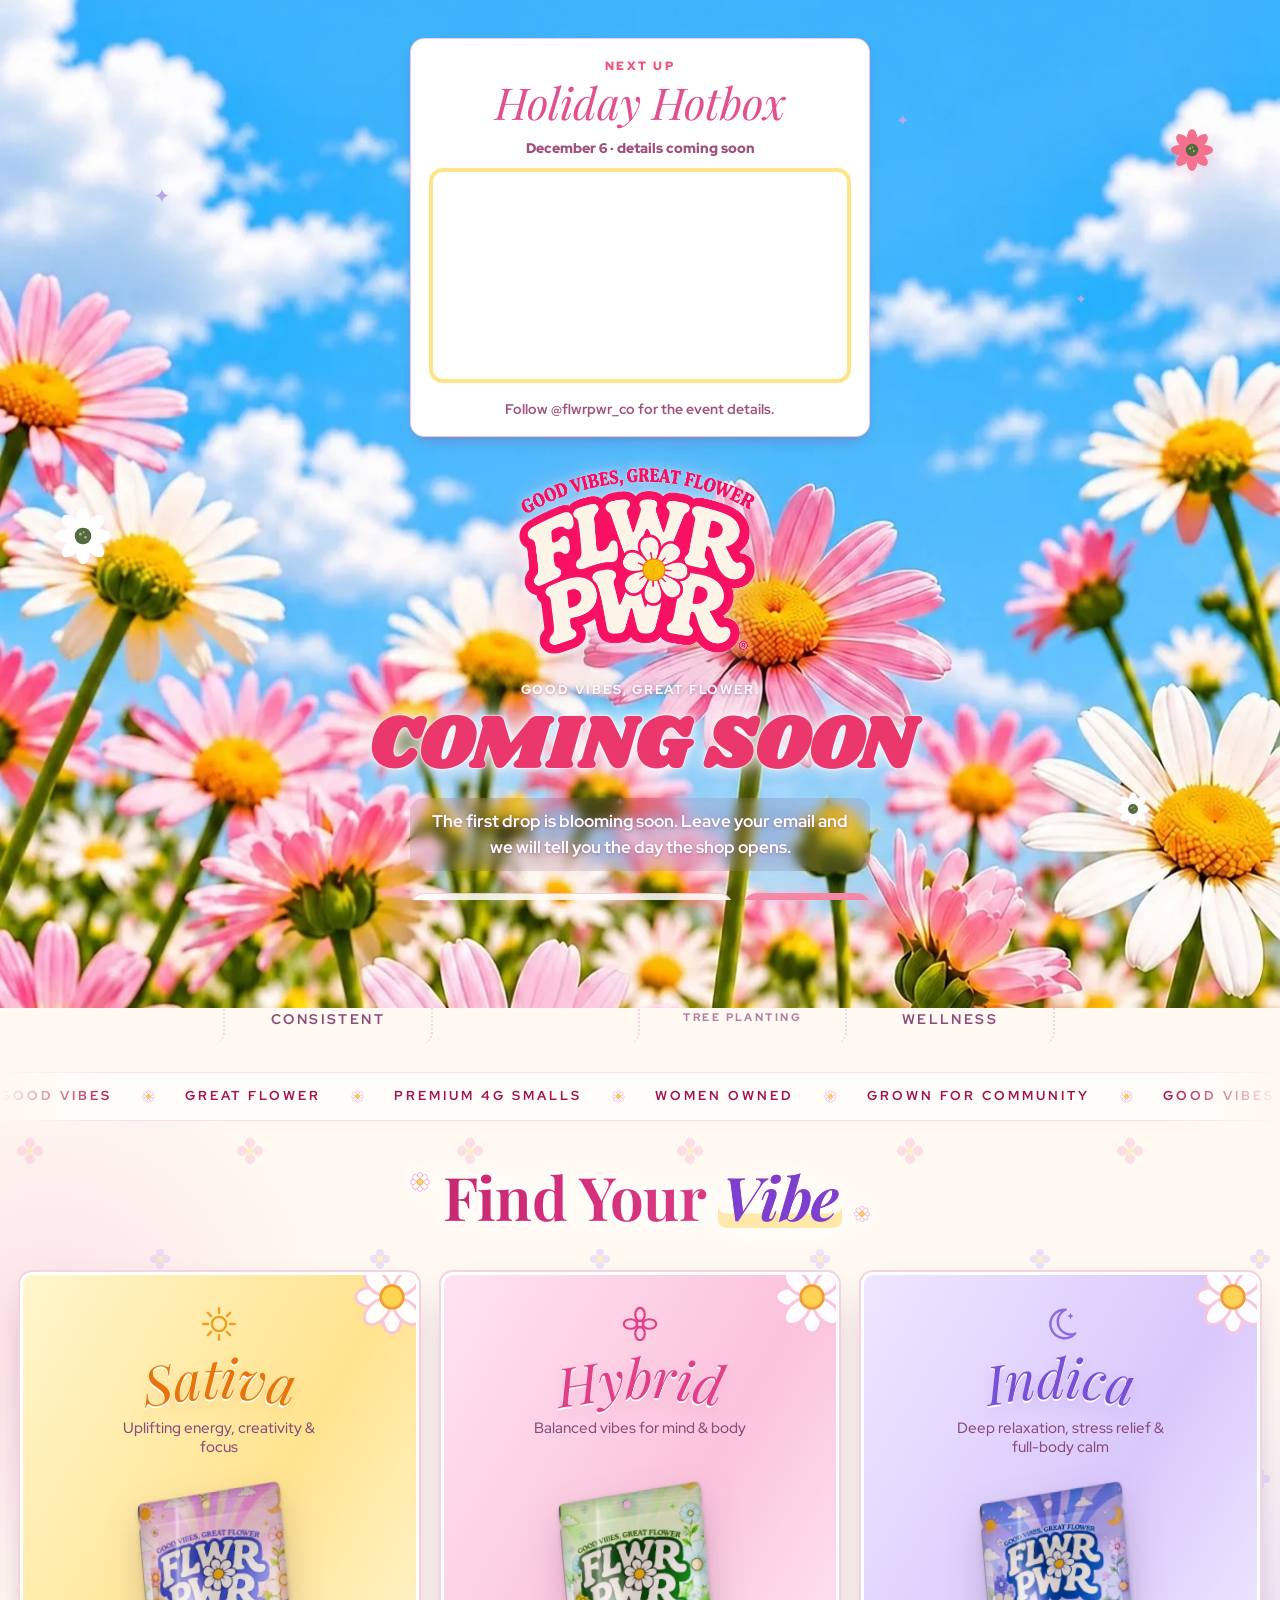
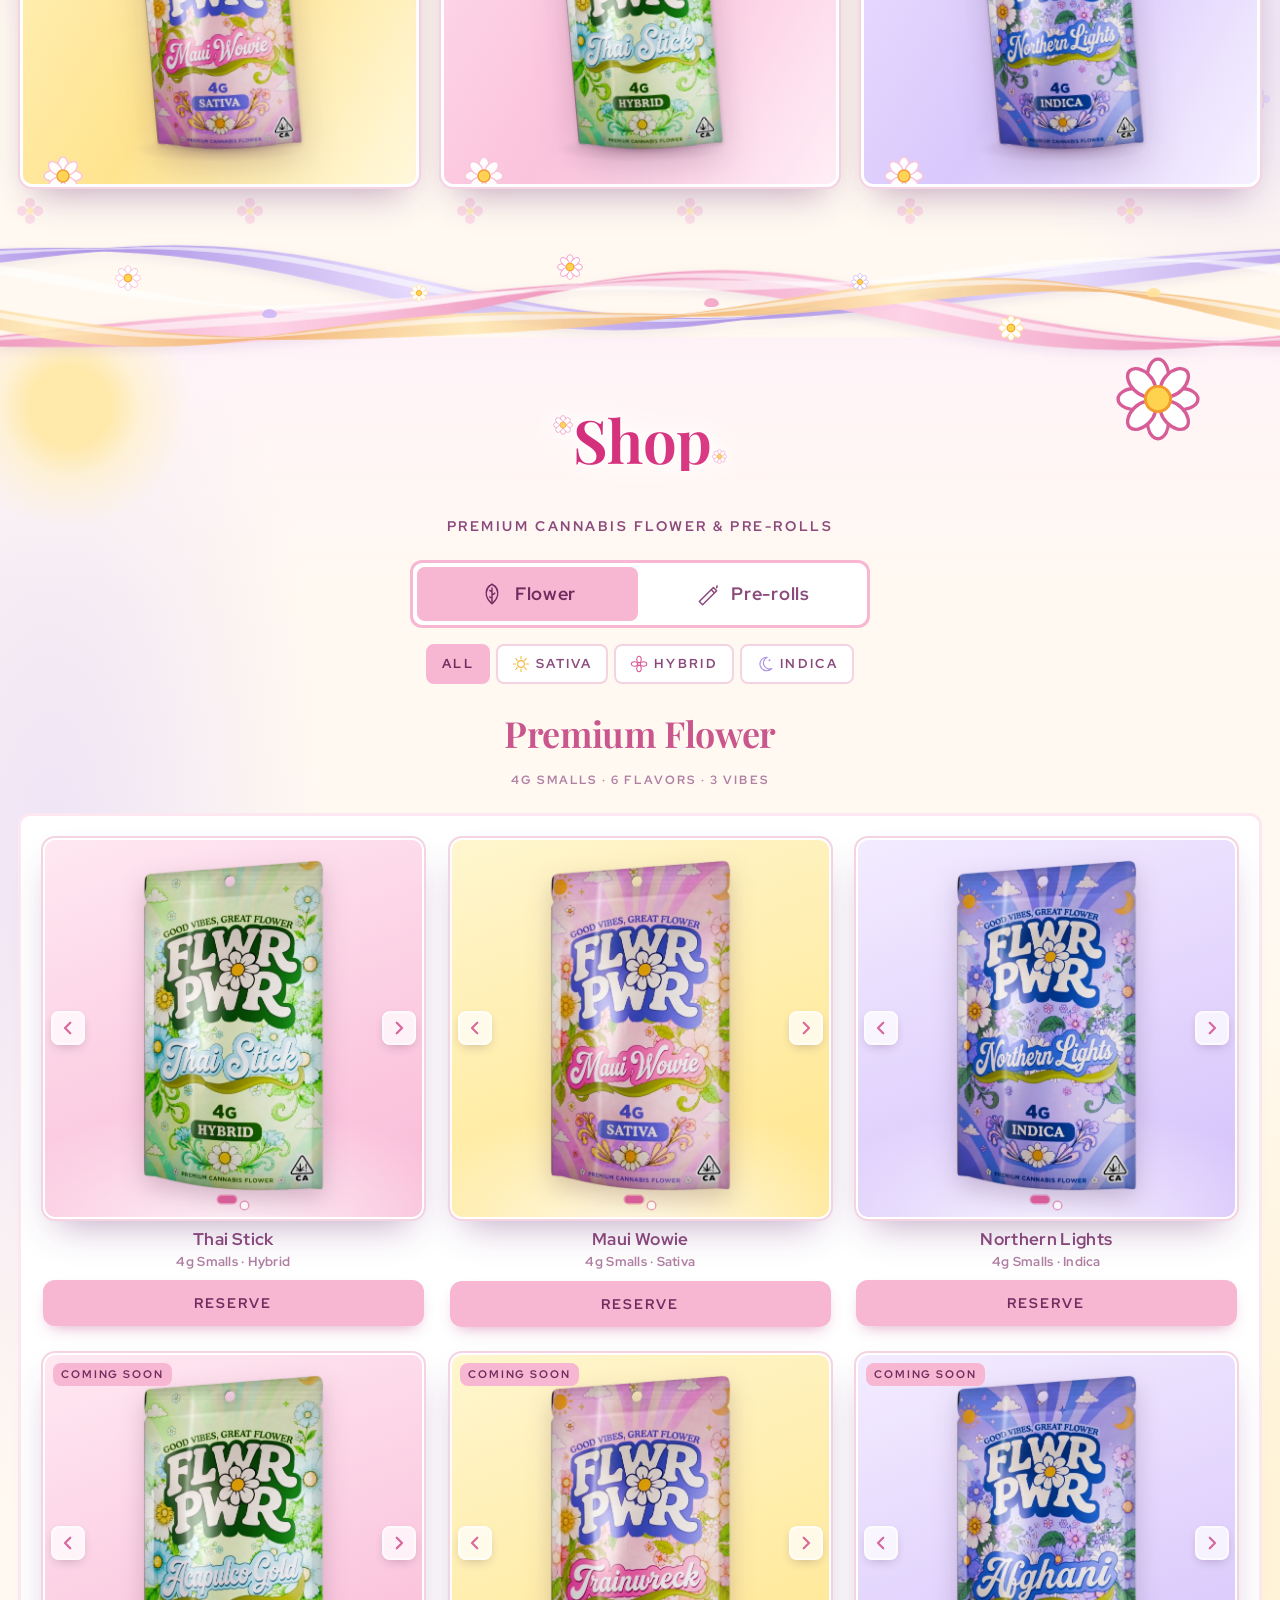
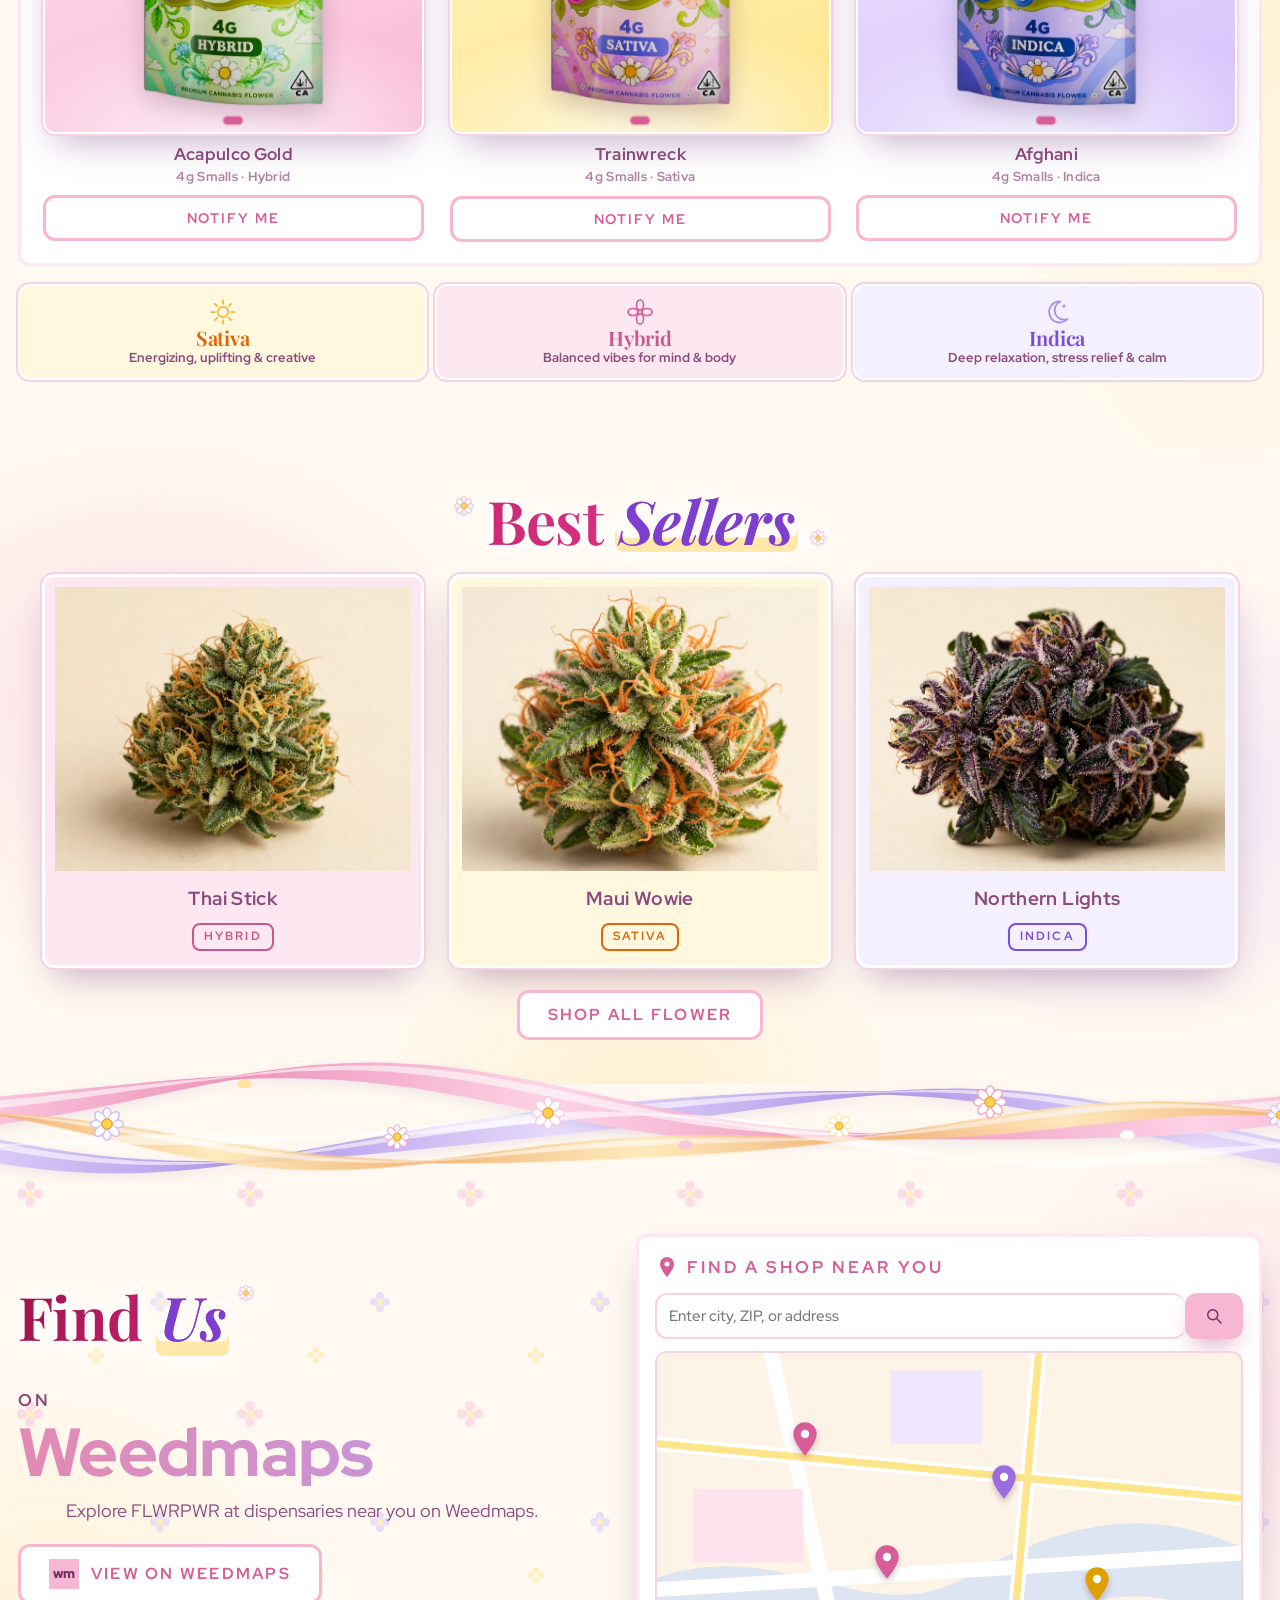
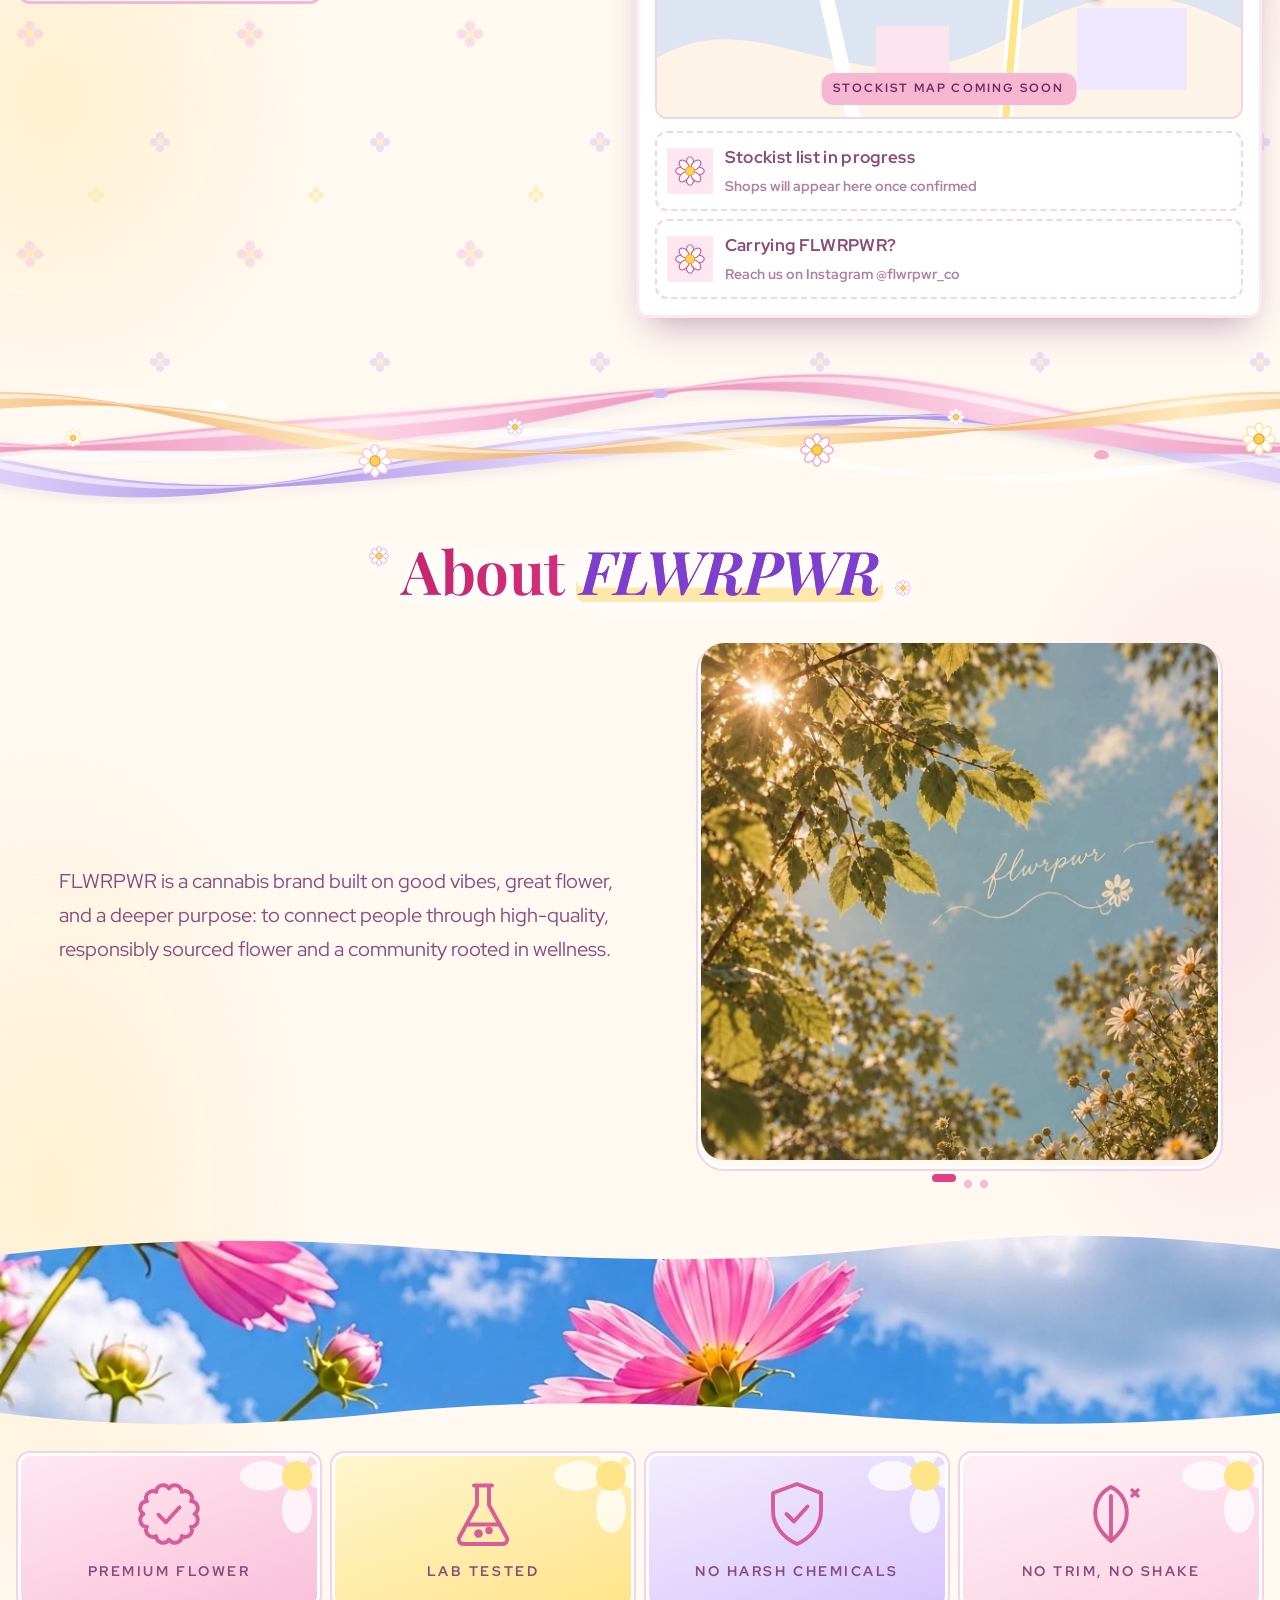
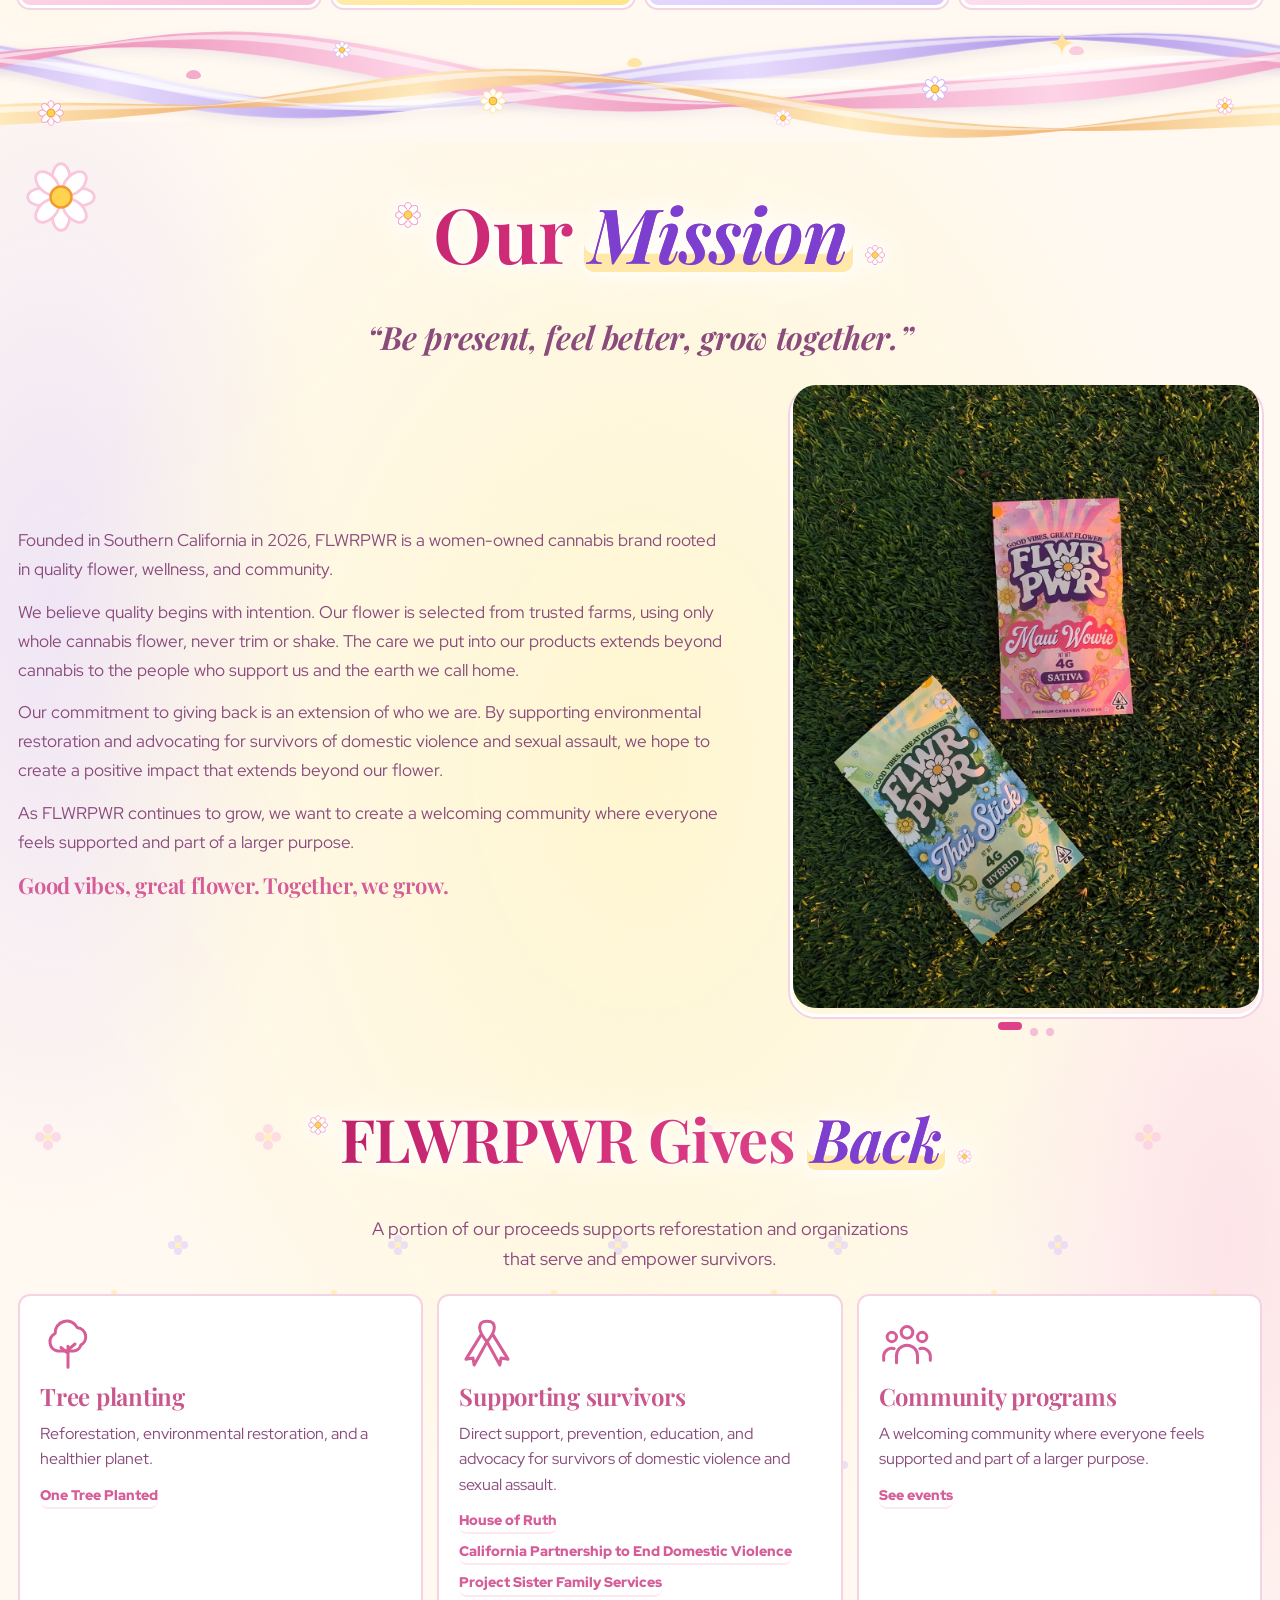
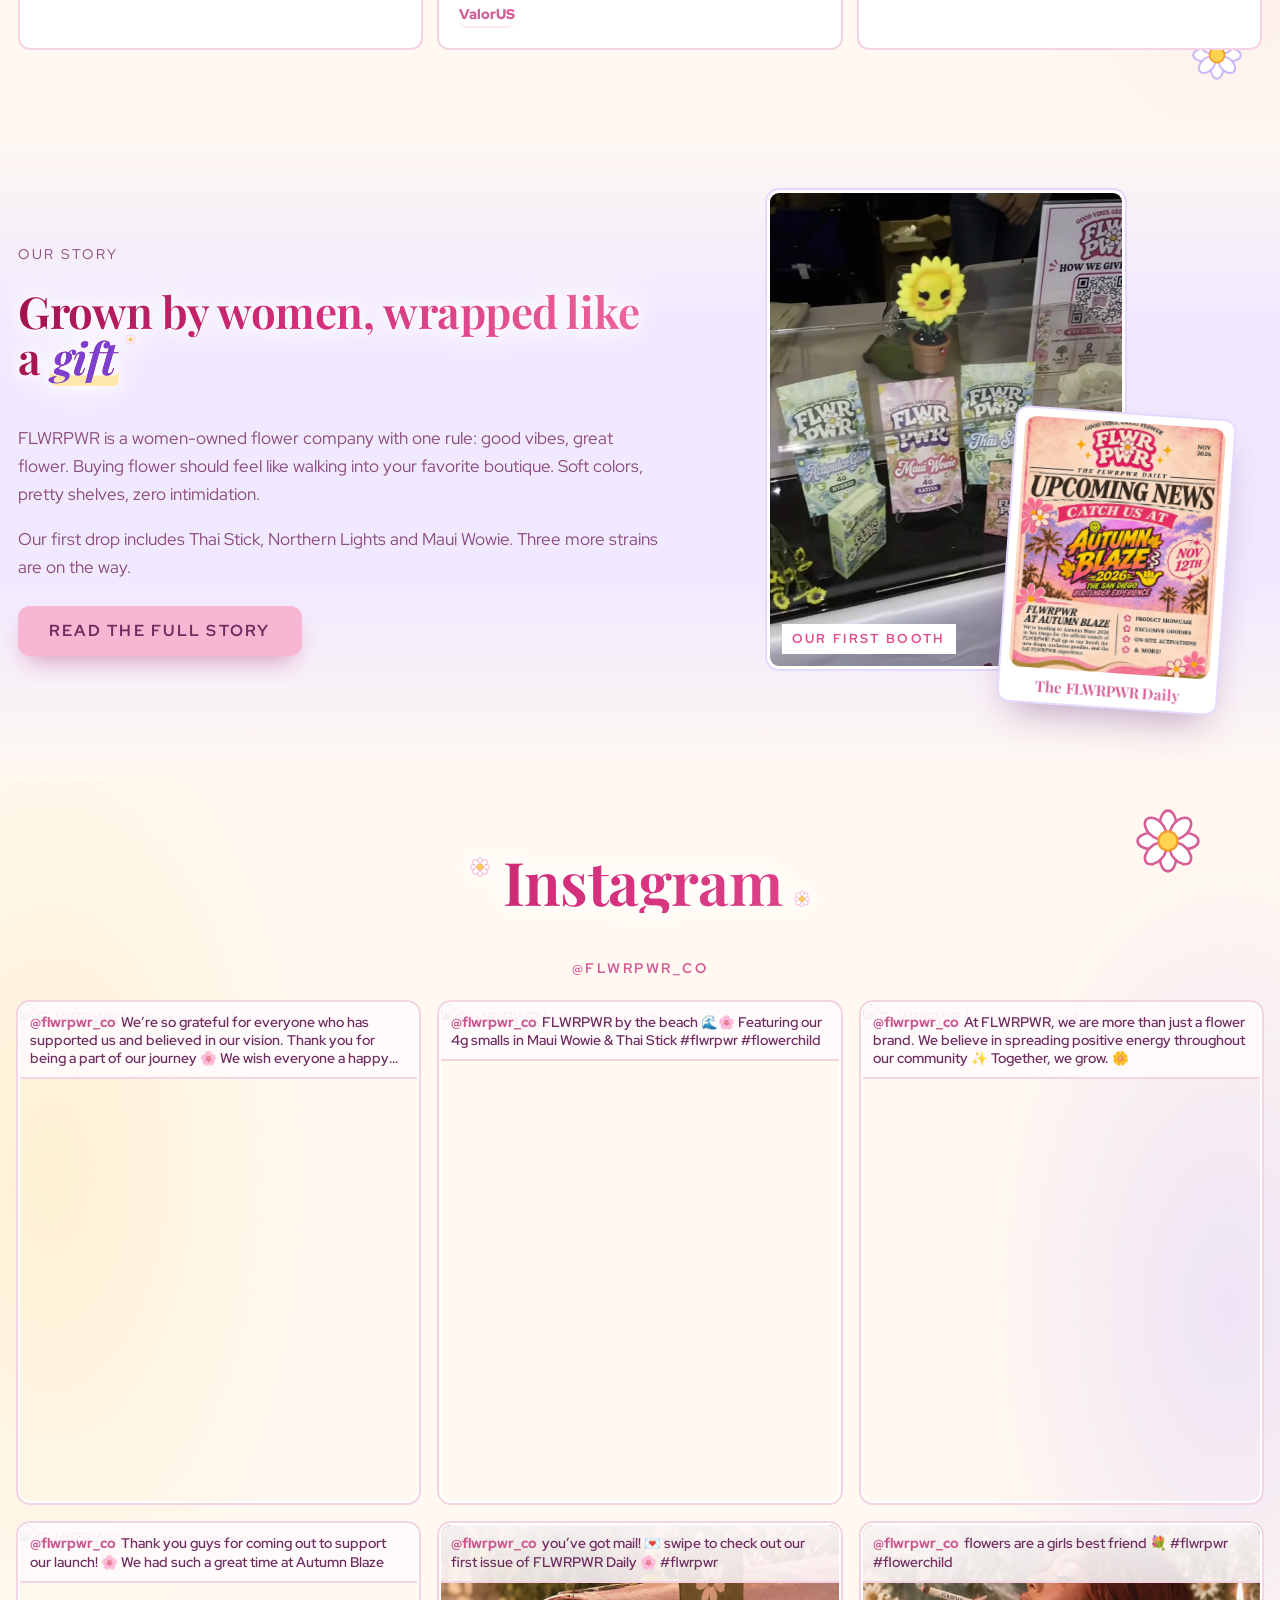
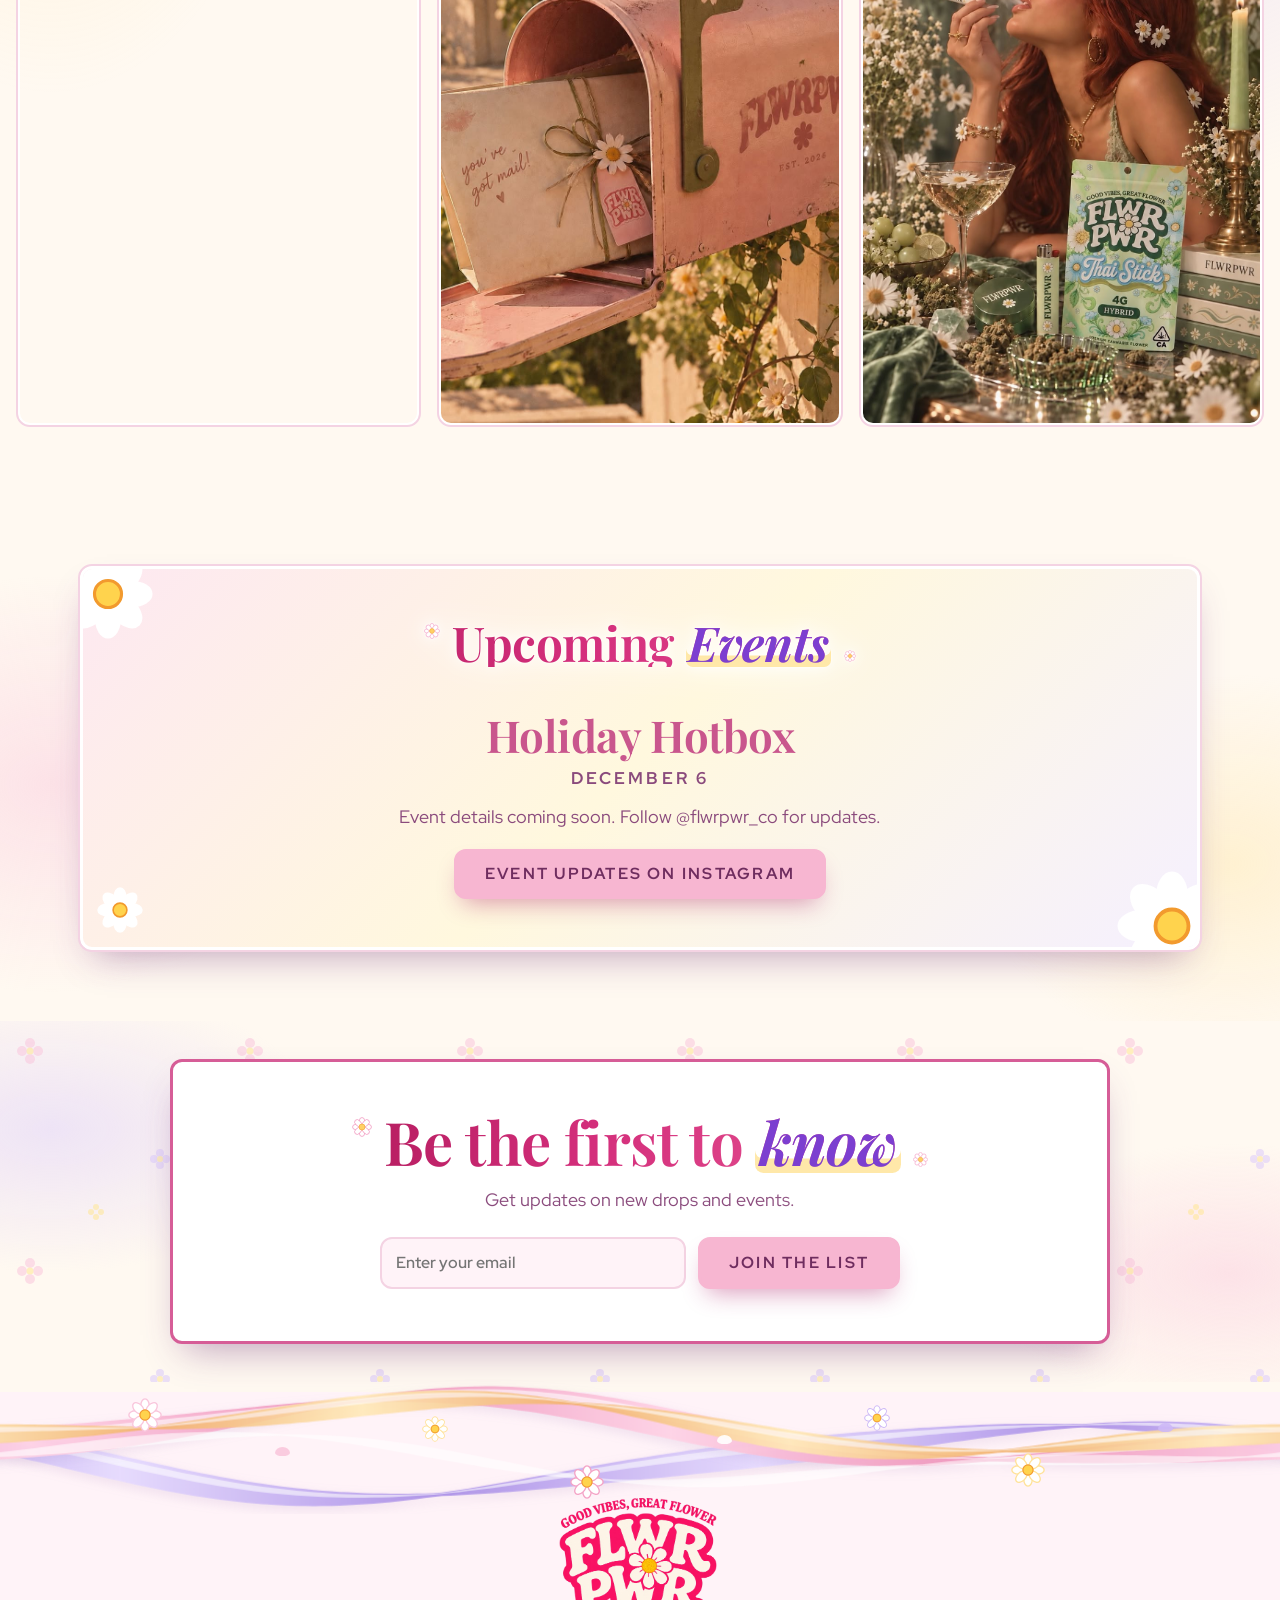
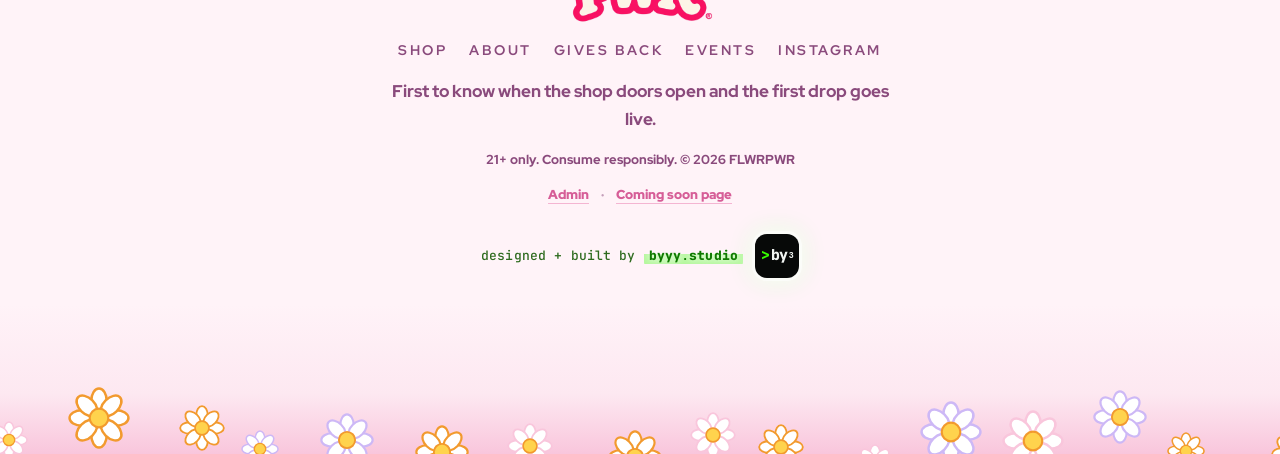
==== index.html @ 35e1e22e "Use the whole screen: wider content and soft side color on every section Co-Authored-By: Claude Opus" ====
<!doctype html>
<html lang="en">
<head>
<meta charset="utf-8">
<meta name="viewport" content="width=device-width, initial-scale=1">
<meta name="color-scheme" content="only light" id="cs-meta">
<script>
  /* pick the theme before paint: light every new visit; a dusk switch only lasts for this visit */
  (function(){var t;try{localStorage.removeItem('flwr-theme');t=sessionStorage.getItem('flwr-theme')}catch(e){}
  if(t!=='light'&&t!=='dark'){t='light'}
  document.documentElement.dataset.theme=t;
})();
  ;(function(){var m=document.getElementById('cs-meta');var sync=function(){m.content='only light'};sync();new MutationObserver(sync).observe(document.documentElement,{attributes:true,attributeFilter:['data-theme']})})();
</script>
<title>FLWRPWR · Good vibes, great flower</title>
<link rel="icon" type="image/svg+xml" href="data:image/svg+xml,%3Csvg xmlns='http://www.w3.org/2000/svg' viewBox='0 0 100 100'%3E%3Crect width='100' height='100' rx='22' fill='%2334AFFD'/%3E%3Cg fill='%23EA386C'%3E%3Cellipse cx='50' cy='30' rx='10' ry='17' transform='rotate(0 50 50)'/%3E%3Cellipse cx='50' cy='30' rx='10' ry='17' transform='rotate(45 50 50)'/%3E%3Cellipse cx='50' cy='30' rx='10' ry='17' transform='rotate(90 50 50)'/%3E%3Cellipse cx='50' cy='30' rx='10' ry='17' transform='rotate(135 50 50)'/%3E%3Cellipse cx='50' cy='30' rx='10' ry='17' transform='rotate(180 50 50)'/%3E%3Cellipse cx='50' cy='30' rx='10' ry='17' transform='rotate(225 50 50)'/%3E%3Cellipse cx='50' cy='30' rx='10' ry='17' transform='rotate(270 50 50)'/%3E%3Cellipse cx='50' cy='30' rx='10' ry='17' transform='rotate(315 50 50)'/%3E%3C/g%3E%3Ccircle cx='50' cy='50' r='12' fill='%23FFFFFF'/%3E%3C/svg%3E" /><link rel="icon" type="image/png" sizes="32x32" href="favicon-32.png" /><link rel="icon" type="image/png" sizes="192x192" href="favicon-192.png" /><link rel="apple-touch-icon" href="apple-touch-icon.png" />
<meta name="description" content="FLWRPWR premium 4g smalls. Good vibes, great flower. Women owned, Southern California.">
<link rel="preload" href="fonts/playfair-regular.woff2" as="font" type="font/woff2" crossorigin>
<link rel="preload" href="fonts/red-hat.woff2" as="font" type="font/woff2" crossorigin>
<link rel="stylesheet" href="css/site.css?v=5">
<link rel="stylesheet" href="css/soft-pastel.css?v=17">
<style id="flwr-gate-css">

@media (prefers-reduced-motion: reduce){
        html{ scroll-behavior:auto; }
        .reveal.in{ animation:none; }
        .flwr-soon-title, .flwr-soon-logo, .hero-logo, .sec-head h2, .sec-head .mini{ animation:none !important; }
        .pouch,.hero-art .sun,.hero-daisy,.ticker-track,.sparkle,.success-box .big-daisy{ animation:none !important; }
        .card,.btn,.add-btn,.cart-btn,.cat .disc{ transition:none; }
        .petal-field, .scroll-bloom{ display:none !important; }
        .petal{ animation:none !important; }
        .card{ transform:none !important; }
      }

/* ---- coming soon admin link (discreet, under 21+ fine print) ---- */
.flwr-soon-admin{ font-size:.78rem; margin:10px 0 0; }

.flwr-soon-admin a{ color:#ffffff; text-decoration:underline; text-underline-offset:3px; text-shadow:0 1px 6px rgba(138,74,124,.35), 0 0 3px rgba(138,74,124,.2); }

.flwr-soon-admin a:hover{ color:#FFFFFF; }

.flwr-soon-feed{ width:100%; max-width:720px; margin:20px auto 0; display:grid; grid-template-columns:repeat(3,1fr); gap:12px; }

.flwr-soon-feed-kicker{ grid-column:1/-1; margin:0 0 2px; font-weight:900; letter-spacing:.22em; text-transform:uppercase; font-size:.72rem; color:#FFFFFF; text-align:center; text-shadow:0 1px 6px rgba(138,74,124,.35), 0 0 3px rgba(138,74,124,.2); }

.flwr-soon-feed-item{ margin:0; border-radius:0px; overflow:hidden; background:#ffffff; border:1.5px solid #f7c6dc; min-width:0; }

@media (max-width:560px){
  .flwr-soon-feed{ gap:8px; }
  .flwr-soon-feed-item{ border-radius:0px; }
  .flwr-soon-feed-item .ig-card{ padding:8px; }
}

.flwr-soon-feed-item .ig-card{ padding:12px; }

.flwr-soon-feed-item blockquote{ margin:0 !important; border:0 !important; box-shadow:none !important; background:transparent !important; padding:18px; text-align:center; }

.flwr-soon-feed-item blockquote a{ display:inline-block; background:#ffffff; border:2px solid #a0507f; border-radius:0px; padding:10px 20px; font-weight:900; text-decoration:none; color:#a0507f; box-shadow:3px 3px 0 #a0507f; }

.flwr-soon-feed-item iframe{ position:relative !important; display:block; width:100% !important; min-width:0 !important; min-height:540px; border:0 !important; margin:0 !important; }

.flwr-soon-feed-item:has(> iframe) > blockquote{ display:none; }

#joinForm .flwr-soon-extra{ flex:1 1 100%; width:100%; }

/* ---------- coming soon (replaces the old gate, Nov 10) ---------- */
      .flwr-soon{ position:fixed; inset:0; z-index:99999; overflow-y:auto; overflow-x:hidden; -webkit-overflow-scrolling:touch; background:#fff4f9; }

.flwr-soon-bg{ position:fixed; inset:-12% 0; z-index:0; pointer-events:none; background:url("img/blue-sky-hero.webp") center 75%/cover no-repeat; animation:flwrSoonDrift 26s ease-in-out infinite alternate; }

/* falling flower petals across the Coming Soon overlay (behind content) */
      .flwr-soon-petals{ position:fixed; inset:0; z-index:2; pointer-events:none; overflow:hidden; }

.flwr-soon-petals i{ position:absolute; top:-48px; left:var(--x,50%); font-style:normal; font-size:var(--s,16px); color:var(--c,#F4728E); opacity:.75; animation:flwrPetalFall var(--d,14s) linear var(--dl,0s) infinite; will-change:transform,opacity; }

.flwr-soon-mid{ position:fixed; inset:0; z-index:1; pointer-events:none; }

.flwr-soon-mid i{ position:absolute; font-style:normal; color:#B9A7E7; font-size:var(--s,18px); animation:flwrSoonTwinkle var(--d,4s) ease-in-out var(--o,0s) infinite; }

.flwr-soon-front{ position:fixed; inset:0; z-index:2; pointer-events:none; }

.flwr-soon-front svg{ position:absolute; width:var(--s,56px); height:var(--s,56px); filter:drop-shadow(0 8px 10px rgba(236,47,127,.15)); animation:flwrSoonSpin var(--d,16s) linear infinite; }

.flwr-soon-front svg:nth-child(2){ animation-direction:reverse; }

.flwr-soon-inner{ position:relative; z-index:3; min-height:100%; display:flex; flex-direction:column; align-items:center; justify-content:center; text-align:center; padding:38px 20px 28px; box-sizing:border-box; }

.flwr-soon-logo{ width:min(300px, 100%); height:auto; display:block; filter:drop-shadow(0 10px 28px rgba(236,47,127,.22)); animation:logoIn .9s cubic-bezier(.22,.9,.3,1) both, flwrSoonBreathe 8s ease-in-out 1s infinite; }

.flwr-soon-kicker{ font-weight:800; letter-spacing:.14em; text-transform:uppercase; font-size:.8rem; color:#FFFFFF; margin:20px 0 0; text-shadow:0 1px 6px rgba(138,74,124,.35), 0 0 3px rgba(138,74,124,.2); }

.flwr-soon-title{ font-family:"Shrikhand",cursive; font-weight:600; font-size:clamp(1.9rem,8vw,4.6rem); line-height:1; color:#EA386C; margin:10px 0 0; max-width:100%; overflow-wrap:break-word; animation:titleIn .8s cubic-bezier(.22,.9,.3,1) both, titleFloat 6s ease-in-out 1s infinite; }

.flwr-soon-sub{ font-weight:700; color:#ffffff; max-width:460px; margin:14px 0 0; line-height:1.55; text-shadow:0 1px 6px rgba(138,74,124,.35), 0 0 3px rgba(138,74,124,.2); }

.flwr-soon-form{ display:flex; flex-wrap:wrap; gap:10px; margin-top:24px; width:100%; max-width:440px; }

.flwr-soon-extra{ display:flex; flex-wrap:wrap; gap:10px; flex:1 1 100%; }

.flwr-soon-extra input{ flex:1 1 120px; min-width:0; }

@media (max-width:560px){ .flwr-soon-form .flwr-soon-extra input, #joinForm .flwr-soon-extra input, #subscribeForm .flwr-soon-extra input{ flex:1 1 100%; } }

.flwr-soon-form input{ flex:1; min-width:0; box-sizing:border-box; border:1.5px solid #f7c6dc; border-radius:0px; padding:13px 20px; font:inherit; font-weight:700; background:#ffffff; color:#a0507f; outline:none; }

.flwr-soon-form input:focus{ border-color:#F4728E; }

.flwr-soon-form button{ border:none; border-radius:0px; padding:13px 24px; background:#F4728E; color:#fff; font:inherit; font-weight:900; cursor:pointer; white-space:nowrap; box-shadow:0 6px 16px rgba(244,114,142,.35); }

.flwr-soon-done{ font-weight:800; color:#ffffff; margin:18px 0 0; text-shadow:0 1px 6px rgba(138,74,124,.35), 0 0 3px rgba(138,74,124,.2); }

.flwr-soon-err{ font-weight:800; color:#D43D5E; font-size:.85rem; margin:12px 0 0; }

.flwr-soon-preview{ display:inline-block; margin-top:26px; font-size:.82rem; font-weight:800; letter-spacing:.06em; color:#ffffff; text-decoration:underline; text-underline-offset:3px; text-shadow:0 1px 6px rgba(138,74,124,.35), 0 0 3px rgba(138,74,124,.2); }

.flwr-soon-preview:hover{ color:#FFFFFF; }

.flwr-soon-fine{ font-size:.78rem; color:#ffffff; margin:14px 0 0; text-shadow:0 1px 6px rgba(138,74,124,.35), 0 0 3px rgba(138,74,124,.2); }

.flwr-soon-ig{ margin:18px 0 0; }

.flwr-soon-ig a{ display:inline-flex; align-items:center; gap:8px; padding:11px 20px; border-radius:0px; background:#ffffff; border:1.5px solid #f7c6dc; color:#F45078; font-weight:900; font-size:.9rem; text-decoration:none; box-shadow:0 8px 20px rgba(236,47,127,.10); }

.flwr-soon-ig a:hover{ border-color:#F4728E; background:#fff8fb; }

.flwr-soon-ig svg{ width:18px; height:18px; display:block; }

/* ---- coming soon: autumn blaze booth showcase ---- */
      .flwr-soon-media{ display:flex; flex-wrap:wrap; gap:18px; align-items:center; justify-content:center; width:100%; max-width:768px; margin:0 auto 22px; box-sizing:border-box; }

.flwr-soon-blaze{ flex:1 1 420px; max-width:460px; margin:0; padding:18px 18px 16px; border-radius:0px; background:#ffffff; border:1.5px solid #f7c6dc; box-shadow:0 8px 20px rgba(236,47,127,.10); box-sizing:border-box; }

.flwr-soon-blaze-kicker{ margin:0; font-weight:900; letter-spacing:.22em; text-transform:uppercase; font-size:.72rem; color:#F45078; }

.flwr-soon-blaze-logo{ display:block; width:min(320px,100%); height:auto; margin:10px auto 0; border-radius:0px; }

.flwr-soon-blaze-details{ margin:12px 0 0; font-weight:900; font-size:.88rem; line-height:1.5; color:#a0507f; text-align:center; text-wrap:balance; }

.flwr-soon-blaze-copy{ margin:8px 0 0; font-weight:700; font-size:.88rem; line-height:1.55; color:#b07fa3; }

.flwr-soon-carousel{ margin-top:10px; }

.flwr-soon-slides{ display:flex; overflow-x:auto; scroll-snap-type:x mandatory; scrollbar-width:none; -ms-overflow-style:none; border-radius:0px; }

.flwr-soon-slides::-webkit-scrollbar{ display:none; }

.flwr-soon-slide{ flex:0 0 100%; scroll-snap-align:start; }

.flwr-soon-slide img, .flwr-soon-slide video{ display:block; width:100%; aspect-ratio:4/3; object-fit:cover; border-radius:0px; background:#8a4a7c; margin:0; }

.flwr-soon-dots{ display:flex; gap:6px; justify-content:center; margin-top:10px; }

.flwr-soon-dots span{ width:7px; height:7px; border-radius:0px; background:#f2c9dc; transition:background .2s; }

.flwr-soon-dots span.on{ background:#F45078; }

.flwr-soon-video{ flex:0 1 280px; margin:0; padding:10px 10px 12px; background:#ffffff; border:3px solid #f5b93a; border-radius:0px; box-shadow:0 10px 28px rgba(232,169,12,.35), 0 8px 20px rgba(236,47,127,.10); box-sizing:border-box; }

.flwr-soon-video video{ display:block; width:100%; height:auto; border-radius:0px; background:#8a4a7c; }

.flwr-soon-video figcaption{ margin:10px 0 0; text-align:center; font-weight:900; font-size:.82rem; line-height:1.4; color:#a0507f; }

@media (max-width:800px){ .flwr-soon-media{ flex-direction:column; align-items:center; } .flwr-soon-blaze{ flex:none; width:100%; } .flwr-soon-video{ flex:none; width:min(280px,100%); } }

.flwr-soon-count{ display:flex; gap:10px; margin-top:22px; }

.flwr-soon-count div{ background:#ffffff; border:1.5px solid #f7c6dc; border-radius:0px; padding:8px 12px 6px; min-width:66px; box-shadow:0 8px 20px rgba(236,47,127,.10); }

.flwr-soon-count b{ display:block; font-family:"Shrikhand",cursive; font-weight:600; font-size:1.5rem; line-height:1; color:#F45078; font-variant-numeric:tabular-nums; }

.flwr-soon-count span{ font-size:.62rem; font-weight:900; letter-spacing:.18em; text-transform:uppercase; color:#c99ab8; }

.flwr-soon-cd-note{ font-weight:800; font-size:.82rem; color:#ffffff; margin:10px 0 0; text-shadow:0 1px 6px rgba(138,74,124,.35), 0 0 3px rgba(138,74,124,.2); }

.flwr-soon-cd-note::first-letter{ text-transform:uppercase; }

@media (max-width:540px){
        .flwr-soon-form{ flex-direction:column; }
        .flwr-soon-form button{ width:100%; }
        .flwr-soon-front svg{ width:calc(var(--s,56px) * .7); height:calc(var(--s,56px) * .7); }
      }

@media (prefers-reduced-motion: reduce){
        .flwr-soon-bg, .flwr-soon-mid i, .flwr-soon-front svg, .flwr-soon-logo{ animation:none !important; }
        .flwr-soon-petals{ display:none !important; }
      }

@keyframes flwrSoonDrift{ from{ background-position:center 70%; } to{ background-position:center 80%; } }

@keyframes flwrPetalFall{ 0%{ transform:translate3d(0,-6vh,0) rotate(0deg); opacity:0; } 8%{ opacity:.8; } 88%{ opacity:.75; } 100%{ transform:translate3d(var(--sway,24px),112vh,0) rotate(340deg); opacity:0; } }

@keyframes flwrSoonTwinkle{ 0%,100%{ opacity:.35; scale:.85; } 34%{ opacity:1; scale:1.12; } 52%{ opacity:.8; scale:1; } }

@keyframes flwrSoonSpin{ to{ rotate:360deg; } }

@keyframes logoIn{ from{ opacity:0; transform:translateY(10px) scale(.94); } to{ opacity:1; transform:translateY(0) scale(1); } }

.flwr-soon,.flwr-soon *{border-radius:0!important}

.flwr-next{text-align:center}

.flwr-next-name{font:400 clamp(30px,6vw,44px)/1.1 "FLWR Playfair",Georgia,serif;font-style:italic;color:#e2508f;margin:2px 0}

.flwr-next video{width:100%;max-height:300px;object-fit:cover;border:4px solid #ffe58a;margin-top:8px}

.flwr-soon-count,.flwr-soon-cd-note{display:none!important}



/* pastel gate in light mode; purple/blue in dark mode */
.flwr-soon{background:#fff4f9}
html[data-theme="dark"] .flwr-soon{background:#17113d}
html[data-theme="dark"] .flwr-soon-sub,html[data-theme="dark"] .flwr-soon-fine{color:#f6efff;text-shadow:0 1px 6px rgba(23,17,61,.6)}
html[data-theme="dark"] .flwr-soon-form input,html[data-theme="dark"] .flwr-soon-ig a{background:#251b5c;border-color:#3a2c80;color:#f6efff}
.flwr-soon-blaze-details,.flwr-soon-blaze-copy{color:#a0507f}
.flwr-cs-ig{display:grid;grid-template-columns:repeat(3,1fr);gap:6px;max-width:420px;margin:8px auto 0}
.flwr-cs-ig img{width:100%;aspect-ratio:1;object-fit:cover;border:3px solid #fff}
.flwr-soon-feed-kicker{color:#e2508f}
.flwr-soon-feed{width:100%;max-width:420px;margin-left:auto;margin-right:auto;display:block}
.flwr-cs-ig{width:100%}

</style>
<style id="cs-polish">
/* coming soon polish (Nov 27): rounded frosted fields, readable title */
html .flwr-soon :is(.flwr-soon-form input,.flwr-soon-form button,.flwr-soon-ig a,.flwr-soon-blaze,.flwr-soon-video,.flwr-cs-ig img,.flwr-next video,.flwr-soon-slides,.flwr-soon-blaze-logo){border-radius:14px!important}
html .flwr-soon .flwr-soon-form{max-width:460px;gap:10px;margin-top:22px}
html .flwr-soon .flwr-soon-form input{height:50px;padding:0 16px;font-size:15px;font-weight:600;color:#8a3f6e;background:rgba(255,255,255,.86);border:1.5px solid rgba(244,114,142,.35);box-shadow:0 6px 18px rgba(138,74,124,.12);-webkit-backdrop-filter:blur(8px);backdrop-filter:blur(8px);transition:border-color .2s,box-shadow .2s}
html .flwr-soon .flwr-soon-form input::placeholder{color:#b88aa6;font-weight:600;opacity:1}
html .flwr-soon .flwr-soon-form input:focus{border-color:#F4728E;box-shadow:0 0 0 4px rgba(244,114,142,.18),0 6px 18px rgba(138,74,124,.12)}
html .flwr-soon .flwr-soon-form button{height:50px;padding:0 26px;font-size:15px;letter-spacing:.02em;background:linear-gradient(180deg,#f78aa6,#ee5f86);box-shadow:0 8px 20px rgba(238,95,134,.35);transition:transform .15s,box-shadow .2s}
html .flwr-soon .flwr-soon-form button:hover{transform:translateY(-1px);box-shadow:0 10px 24px rgba(238,95,134,.42)}
html .flwr-soon .flwr-soon-extra input{flex:1 1 120px}
.flwr-soon-opt{flex:1 1 100%;margin:2px 0 0;font-size:12.5px;opacity:.8}
html .flwr-soon .flwr-soon-opt{opacity:1;flex:1 1 100%;margin:2px 0 0;font-size:12.5px;font-weight:700;color:#fff;text-shadow:0 1px 6px rgba(138,74,124,.45)}
html .flwr-soon .flwr-soon-title{color:#EA386C;text-shadow:0 0 2px #fff,0 0 2px #fff,0 0 14px rgba(255,255,255,.95),0 0 30px rgba(255,255,255,.75),0 4px 18px rgba(138,74,124,.18)}
html .flwr-soon .flwr-soon-kicker,html .flwr-soon .flwr-soon-sub{text-shadow:0 1px 3px rgba(138,74,124,.55),0 0 14px rgba(138,74,124,.35)}
html .flwr-soon .flwr-soon-sub{padding:10px 16px;border-radius:14px;background:rgba(138,74,124,.16);-webkit-backdrop-filter:blur(6px);backdrop-filter:blur(6px)}
html .flwr-soon .flwr-soon-ig a{background:rgba(255,255,255,.88)}
html[data-theme="dark"] .flwr-soon .flwr-soon-form input{background:rgba(37,27,92,.85);color:#f6efff;border-color:#4a3a96}
html[data-theme="dark"] .flwr-soon .flwr-soon-form input::placeholder{color:#c7bdf0}
@media (max-width:540px){html .flwr-soon .flwr-soon-form button{width:100%}}
html .flwr-soon .flwr-soon-sub{border-radius:14px!important}
html .flwr-soon .flwr-soon-opt{font-size:13px;text-shadow:0 1px 3px rgba(138,74,124,.7),0 0 12px rgba(138,74,124,.45)}
html .flwr-soon .flwr-soon-feed-kicker{color:#EA386C;text-shadow:0 0 2px #fff,0 0 12px rgba(255,255,255,.95)}
</style>
</head>
<body>
<div aria-label="FLWRPWR coming soon" aria-modal="true" class="flwr-soon" id="flwrGate" role="dialog">
<div aria-hidden="true" class="flwr-soon-bg"></div>
<div aria-hidden="true" class="flwr-soon-mid"><i style="left:12%;top:20%;--s:20px;--d:4s">✦</i><i style="left:84%;top:32%;--s:14px;--d:2.6s;--o:-.7s">✦</i><i style="left:22%;top:74%;--s:12px;--d:5s;--o:-2s">✦</i><i style="left:70%;top:12%;--s:16px;--d:3.4s;--o:-1.2s">✦</i><i style="left:48%;top:88%;--s:13px;--d:4.4s;--o:-3s">✦</i></div>
<div aria-hidden="true" class="flwr-soon-front"><svg data-c="#ffffff" data-daisy="" style="left:4%;top:56%;--s:64px;--d:16s" viewbox="0 0 100 100"></svg><svg data-c="#F4728E" data-daisy="" style="right:5%;top:14%;--s:48px;--d:16s" viewbox="0 0 100 100"></svg><svg data-c="#ffffff" data-daisy="" style="right:10%;bottom:8%;--s:38px;--d:10s" viewbox="0 0 100 100"></svg></div>
<div aria-hidden="true" class="flwr-soon-petals"><i style="--x:4%;--s:15px;--d:13s;--dl:-1s;--sway:30px;--c:#F4728E">✿</i><i style="--x:14%;--s:11px;--d:17s;--dl:-8s;--sway:-22px;--c:#ffffff">✿</i><i style="--x:26%;--s:18px;--d:12s;--dl:-4s;--sway:36px;--c:#F4728E">✿</i><i style="--x:38%;--s:12px;--d:16s;--dl:-11s;--sway:-28px;--c:#ffffff">✿</i><i style="--x:52%;--s:16px;--d:14s;--dl:-6s;--sway:24px;--c:#F4728E">✿</i><i style="--x:64%;--s:11px;--d:18s;--dl:-3s;--sway:-30px;--c:#ffffff">✿</i><i style="--x:76%;--s:17px;--d:12s;--dl:-9s;--sway:28px;--c:#F4728E">✿</i><i style="--x:88%;--s:13px;--d:15s;--dl:-13s;--sway:-24px;--c:#ffffff">✿</i></div>
<div class="flwr-soon-inner">
<div class="flwr-soon-media"><div class="flwr-soon-blaze flwr-next">
<p class="flwr-soon-blaze-kicker">Next up</p>
<p class="flwr-next-name">Holiday Hotbox</p>
<p class="flwr-soon-blaze-details">December 6 · details coming soon</p>
<video aria-label="The FLWRPWR booth" autoplay="" loop="" muted="" playsinline="" preload="metadata" src="video/flwrpwr-booth.mp4"></video>
<p class="flwr-soon-blaze-copy">Follow @flwrpwr_co for the event details.</p>
</div></div>
<img alt="FLWRPWR, Good vibes, great flower" class="flwr-soon-logo" data-image="logo" src="assets/client-logo-preview.png"/>
<p class="flwr-soon-kicker">Good vibes, great flower.</p>
<h1 class="flwr-soon-title">COMING SOON</h1>
<p class="flwr-soon-sub">The first drop is blooming soon. Leave your email and we will tell you the day the shop opens.</p>


<form class="flwr-soon-form" id="flwrSoonForm" novalidate="">
<input aria-label="Email address" id="flwrSoonEmail" placeholder="your@email.com" required="" type="email"/>
<button type="submit">Notify Me</button>
<div class="flwr-soon-extra"><p class="flwr-soon-opt">Name, phone and business are optional.</p>
<input aria-label="Name (optional)" autocomplete="name" id="flwrSoonName" placeholder="Name" type="text"/>
<input aria-label="Phone (optional)" autocomplete="tel" id="flwrSoonPhone" placeholder="Phone" type="tel"/>
<input aria-label="Business (optional)" autocomplete="organization" id="flwrSoonBusiness" placeholder="Business" type="text"/>
</div>
</form>
<p class="flwr-soon-done" hidden="" id="flwrSoonDone">You're on the list ✿ See you at launch</p>
<p class="flwr-soon-err" hidden="" id="flwrSoonErr">Hmm, that email looks off. One more try?</p>
<p class="flwr-soon-ig"><a href="https://www.instagram.com/flwrpwr_co/" rel="noopener" target="_blank"><svg aria-hidden="true" fill="none" stroke="currentColor" stroke-linecap="round" stroke-linejoin="round" stroke-width="2" viewbox="0 0 24 24"><rect height="20" rx="5" ry="5" width="20" x="2" y="2"></rect><path d="M16 11.37A4 4 0 1 1 12.63 8 4 4 0 0 1 16 11.37z"></path><line x1="17.5" x2="17.51" y1="6.5" y2="6.5"></line></svg>@flwrpwr_co</a></p>
<div class="flwr-soon-feed">
<p class="flwr-soon-feed-kicker">Instagram</p>
<div class="flwr-cs-ig">
<a href="https://www.instagram.com/p/DgO89VQxdI6/" target="_blank" rel="noopener"><img src="https://dqcoincagejyowqxqqnz.supabase.co/storage/v1/object/public/flwrpwr-images/ig/DgO89VQxdI6.jpg" alt="FLWRPWR on Instagram" loading="lazy"></a>
<a href="https://www.instagram.com/p/DgJUKIuJqm4/" target="_blank" rel="noopener"><img src="https://dqcoincagejyowqxqqnz.supabase.co/storage/v1/object/public/flwrpwr-images/ig/DgJUKIuJqm4.jpg" alt="FLWRPWR on Instagram" loading="lazy"></a>
<a href="https://www.instagram.com/p/Df3SwvVCcVJ/" target="_blank" rel="noopener"><img src="https://dqcoincagejyowqxqqnz.supabase.co/storage/v1/object/public/flwrpwr-images/ig/Df3SwvVCcVJ.jpg" alt="FLWRPWR on Instagram" loading="lazy"></a>
</div>
</div>
<p class="flwr-soon-fine">21+ only</p>
<p class="flwr-soon-admin"><a href="admin.html">Admin login</a></p>
</div>
</div>
<svg width="0" height="0" style="position:absolute" aria-hidden="true">
  <defs>
    <symbol id="i-daisy" viewBox="0 0 40 40">
      <g fill="#fff" stroke="currentColor" stroke-width="1.6">
        <ellipse cx="20" cy="9" rx="5" ry="8"/><ellipse cx="20" cy="31" rx="5" ry="8"/>
        <ellipse cx="9" cy="20" rx="8" ry="5"/><ellipse cx="31" cy="20" rx="8" ry="5"/>
        <ellipse cx="12.2" cy="12.2" rx="5" ry="8" transform="rotate(-45 12.2 12.2)"/>
        <ellipse cx="27.8" cy="27.8" rx="5" ry="8" transform="rotate(-45 27.8 27.8)"/>
        <ellipse cx="27.8" cy="12.2" rx="5" ry="8" transform="rotate(45 27.8 12.2)"/>
        <ellipse cx="12.2" cy="27.8" rx="5" ry="8" transform="rotate(45 12.2 27.8)"/>
      </g>
      <circle cx="20" cy="20" r="6" fill="#ffd34d" stroke="#f29a2e" stroke-width="1.4"/>
    </symbol>
    <symbol id="i-sun" viewBox="0 0 48 48"><g fill="none" stroke="currentColor" stroke-width="3" stroke-linecap="round"><circle cx="24" cy="24" r="9"/><path d="M24 4v6M24 38v6M4 24h6M38 24h6M9.9 9.9l4.2 4.2M33.9 33.9l4.2 4.2M9.9 38.1l4.2-4.2M33.9 14.1l4.2-4.2"/></g></symbol>
    <symbol id="i-moon" viewBox="0 0 48 48"><path d="M30 6a18 18 0 1 0 12 30A16 16 0 0 1 30 6z" fill="none" stroke="currentColor" stroke-width="3" stroke-linejoin="round"/><path d="M36 10l1.2 2.6L40 14l-2.8 1.2L36 18l-1.2-2.8L32 14l2.8-1.4z" fill="currentColor"/></symbol>
    <symbol id="i-bloom" viewBox="0 0 48 48"><g fill="none" stroke="currentColor" stroke-width="2.8"><ellipse cx="24" cy="12" rx="6" ry="8.5"/><ellipse cx="24" cy="36" rx="6" ry="8.5"/><ellipse cx="12" cy="24" rx="8.5" ry="6"/><ellipse cx="36" cy="24" rx="8.5" ry="6"/><circle cx="24" cy="24" r="4.2"/></g></symbol>
    <symbol id="i-leaf" viewBox="0 0 48 48"><g fill="none" stroke="currentColor" stroke-width="2.6" stroke-linejoin="round" stroke-linecap="round"><path d="M24 40V18M24 30c-3-9-3-17 0-25 3 8 3 16 0 25zM23 31C16 25 11 18 9 11c7 3 13 9 15 18M25 31c7-6 12-13 14-20-7 3-13 9-15 18M22 34c-6 0-11-2-15-6 6-1 11 0 15 4M26 34c6 0 11-2 15-6-6-1-11 0-15 4"/></g></symbol>
    <symbol id="i-flask" viewBox="0 0 48 48"><g fill="none" stroke="currentColor" stroke-width="2.6" stroke-linejoin="round" stroke-linecap="round"><path d="M18 5h12M20 5v13L8 40a3 3 0 0 0 3 4h26a3 3 0 0 0 3-4L28 18V5"/><path d="M13 31h22"/><circle cx="21" cy="37" r="1.6" fill="currentColor"/><circle cx="28" cy="35" r="1.2" fill="currentColor"/></g></symbol>
    <symbol id="i-heart" viewBox="0 0 48 48"><path d="M24 41S6 30 6 17a9 9 0 0 1 18-3 9 9 0 0 1 18 3c0 13-18 24-18 24z" fill="none" stroke="currentColor" stroke-width="2.8" stroke-linejoin="round"/></symbol>
    <symbol id="i-tree" viewBox="0 0 48 48"><g fill="none" stroke="currentColor" stroke-width="2.6" stroke-linejoin="round" stroke-linecap="round"><path d="M24 44V26M24 32l-6-5M24 29l6-5"/><path d="M15 30a8 8 0 0 1-2-15 10 10 0 0 1 19-5 8 8 0 0 1 3 15 7 7 0 0 1-6 5H17z"/></g></symbol>
    <symbol id="i-people" viewBox="0 0 48 48"><g fill="none" stroke="currentColor" stroke-width="2.6" stroke-linecap="round"><circle cx="24" cy="14" r="5"/><circle cx="11" cy="18" r="4"/><circle cx="37" cy="18" r="4"/><path d="M15 40v-6a9 9 0 0 1 18 0v6M4 38v-4a7 7 0 0 1 9-6M44 38v-4a7 7 0 0 0-9-6"/></g></symbol>
    <symbol id="i-lotus" viewBox="0 0 48 48"><g fill="none" stroke="currentColor" stroke-width="2.6" stroke-linejoin="round"><path d="M24 38c-5-5-6-14 0-24 6 10 5 19 0 24z"/><path d="M22 37c-7-1-12-7-13-16 6 1 11 5 13 10M26 37c7-1 12-7 13-16-6 1-11 5-13 10"/><path d="M6 38c6 2 12 2 18 0 6 2 12 2 18 0"/></g></symbol>
    <symbol id="i-shield" viewBox="0 0 48 48"><path d="M24 4l16 6v12c0 10-7 18-16 22C15 40 8 32 8 22V10z M17 24l5 5 9-10" fill="none" stroke="currentColor" stroke-width="2.6" stroke-linejoin="round" stroke-linecap="round"/></symbol>
    <symbol id="i-spark" viewBox="0 0 48 48"><path d="M24 4c2 10 6 14 16 16v2c-10 2-14 6-16 16h-2C20 28 16 24 6 22v-2c10-2 14-6 16-16z" fill="none" stroke="currentColor" stroke-width="2.6" stroke-linejoin="round"/></symbol>
    <symbol id="i-ribbon" viewBox="0 0 48 48"><path d="M24 22c-6-7-8-12-5-16 2-2 8-2 10 0 3 4 1 9-5 16zm0 0L13 42l-1-6-6 1L19 16M24 22l11 20 1-6 6 1L29 16" fill="none" stroke="currentColor" stroke-width="2.6" stroke-linejoin="round"/></symbol>
    <symbol id="i-seal" viewBox="0 0 48 48"><g fill="none" stroke="currentColor" stroke-width="2.6" stroke-linejoin="round" stroke-linecap="round"><path d="M24.00 7.00 A4.6 4.6 0 0 1 32.50 9.28 A4.6 4.6 0 0 1 38.72 15.50 A4.6 4.6 0 0 1 41.00 24.00 A4.6 4.6 0 0 1 38.72 32.50 A4.6 4.6 0 0 1 32.50 38.72 A4.6 4.6 0 0 1 24.00 41.00 A4.6 4.6 0 0 1 15.50 38.72 A4.6 4.6 0 0 1 9.28 32.50 A4.6 4.6 0 0 1 7.00 24.00 A4.6 4.6 0 0 1 9.28 15.50 A4.6 4.6 0 0 1 15.50 9.28 A4.6 4.6 0 0 1 24.00 7.00Z"/><path d="M17 24.5c1.6 1.7 3.3 3.4 5 5 3-3.4 6-6.7 9-10"/></g></symbol>
    <symbol id="i-whole" viewBox="0 0 48 48"><g fill="none" stroke="currentColor" stroke-width="2.6" stroke-linejoin="round" stroke-linecap="round"><path d="M24 6c8 4 12 12 10 22-2 8-8 12-10 14-2-2-8-6-10-14C12 18 16 10 24 6z"/><path d="M24 12v28"/><path d="M38 8l4 4M42 8l-4 4" stroke-width="2.2"/></g></symbol>
    <symbol id="i-pin" viewBox="0 0 48 48"><path d="M24 44S10 28 10 18a14 14 0 0 1 28 0c0 10-14 26-14 26z" fill="currentColor"/><circle cx="24" cy="18" r="5" fill="#fff"/></symbol>
    <symbol id="i-cart" viewBox="0 0 48 48"><g fill="none" stroke="currentColor" stroke-width="3" stroke-linejoin="round"><path d="M8 16h32l-3 26H11z"/><path d="M17 20v-6a7 7 0 0 1 14 0v6"/></g></symbol>
    <symbol id="i-search" viewBox="0 0 48 48"><g fill="none" stroke="currentColor" stroke-width="3.4" stroke-linecap="round"><circle cx="21" cy="21" r="12"/><path d="M30 30l11 11"/></g></symbol>
    <symbol id="i-insta" viewBox="0 0 48 48"><g fill="none" stroke="currentColor" stroke-width="3"><rect x="7" y="7" width="34" height="34" rx="9"/><circle cx="24" cy="24" r="8"/><circle cx="34.5" cy="13.5" r="1.8" fill="currentColor"/></g></symbol>
    <symbol id="i-preroll" viewBox="0 0 48 48"><g fill="none" stroke="currentColor" stroke-width="2.8" stroke-linejoin="round"><path d="M8 38L34 12l6 6-26 26z"/><path d="M30 16l6 6M40 8c1 2 1 4-1 5"/></g></symbol>
    <symbol id="i-bud" viewBox="0 0 48 48"><g fill="none" stroke="currentColor" stroke-width="2.6" stroke-linejoin="round"><path d="M24 6c8 4 12 12 10 22-2 8-8 12-10 14-2-2-8-6-10-14C12 18 16 10 24 6z"/><path d="M24 12v28M24 20l-5-3M24 26l6-4M24 32l-5-3"/></g></symbol>
    <symbol id="wave" viewBox="0 0 1200 60" preserveAspectRatio="none"><path d="M0 30 C 100 0, 200 0, 300 30 S 500 60, 600 30 S 800 0, 900 30 S 1100 60, 1200 30"/></symbol>
    <defs><linearGradient id="rb-pink" x1="0" y1="0" x2="0" y2="1"><stop offset="0" stop-color="#f9c3d7"/><stop offset="1" stop-color="#ee9bbd"/></linearGradient><linearGradient id="rb-yellow" gradientUnits="userSpaceOnUse" x1="0" y1="0" x2="1200" y2="0" spreadMethod="repeat"><stop offset="0" stop-color="#f9c27f"/><stop offset=".5" stop-color="#f7de78"/><stop offset="1" stop-color="#f9c27f"/></linearGradient><linearGradient id="rb-green" x1="0" y1="0" x2="0" y2="1"><stop offset="0" stop-color="#d8cbf8"/><stop offset="1" stop-color="#b8a2ec"/></linearGradient></defs>
    <defs id="silk-defs"><linearGradient id="silk-g1" gradientUnits="userSpaceOnUse" x1="242.7" y1="0" x2="842.7" y2="0" spreadMethod="repeat"><stop offset="0" stop-color="#ee8fb8"/><stop offset=".5" stop-color="#ffd3e6"/><stop offset="1" stop-color="#ee8fb8"/></linearGradient><linearGradient id="silk-g2" gradientUnits="userSpaceOnUse" x1="59.9" y1="0" x2="459.9" y2="0" spreadMethod="repeat"><stop offset="0" stop-color="#f2b06a"/><stop offset=".5" stop-color="#ffe9b8"/><stop offset="1" stop-color="#f2b06a"/></linearGradient><linearGradient id="silk-g3" gradientUnits="userSpaceOnUse" x1="-82.0" y1="0" x2="518.0" y2="0" spreadMethod="repeat"><stop offset="0" stop-color="#a98de6"/><stop offset=".5" stop-color="#e6dbff"/><stop offset="1" stop-color="#a98de6"/></linearGradient><linearGradient id="silk-g4" gradientUnits="userSpaceOnUse" x1="92.7" y1="0" x2="392.7" y2="0" spreadMethod="repeat"><stop offset="0" stop-color="#ffffff"/><stop offset=".5" stop-color="#ffffff"/><stop offset="1" stop-color="#ffffff"/></linearGradient></defs><symbol id="silk-st1" viewBox="-1200 0 3600 120" preserveAspectRatio="none"><g class="silk" opacity="0.95"><path fill="url(#silk-g1)" d="M-1200 51.8 L-1192 53.4 L-1184 54.9 L-1176 56.5 L-1168 58.0 L-1160 59.5 L-1152 60.9 L-1144 62.4 L-1136 63.8 L-1128 65.1 L-1120 66.4 L-1112 67.6 L-1104 68.9 L-1096 70.0 L-1088 71.1 L-1080 72.2 L-1072 73.2 L-1064 74.1 L-1056 75.0 L-1048 75.9 L-1040 76.7 L-1032 77.4 L-1024 78.1 L-1016 78.7 L-1008 79.3 L-1000 79.9 L-992 80.4 L-984 80.8 L-976 81.3 L-968 81.6 L-960 82.0 L-952 81.6 L-944 81.0 L-936 80.2 L-928 79.5 L-920 78.7 L-912 78.0 L-904 77.2 L-896 76.3 L-888 75.5 L-880 74.7 L-872 73.9 L-864 73.1 L-856 72.3 L-848 71.4 L-840 70.6 L-832 69.8 L-824 69.1 L-816 68.3 L-808 67.5 L-800 66.8 L-792 66.1 L-784 65.4 L-776 64.7 L-768 64.0 L-760 63.3 L-752 62.7 L-744 62.1 L-736 61.4 L-728 60.8 L-720 60.2 L-712 59.7 L-704 59.1 L-696 58.5 L-688 58.0 L-680 57.4 L-672 56.9 L-664 56.3 L-656 55.8 L-648 55.2 L-640 54.7 L-632 54.1 L-624 53.6 L-616 53.0 L-608 52.4 L-600 51.8 L-592 51.2 L-584 50.6 L-576 50.0 L-568 49.3 L-560 48.7 L-552 48.0 L-544 47.3 L-536 46.6 L-528 46.0 L-520 45.2 L-512 44.5 L-504 43.8 L-496 43.1 L-488 42.3 L-480 41.6 L-472 40.9 L-464 40.2 L-456 39.4 L-448 38.7 L-440 38.0 L-432 37.3 L-424 36.7 L-416 36.0 L-408 35.4 L-400 34.9 L-392 34.3 L-384 33.8 L-376 33.3 L-368 32.9 L-360 32.5 L-352 31.6 L-344 30.3 L-336 29.2 L-328 28.1 L-320 27.0 L-312 26.1 L-304 25.2 L-296 24.4 L-288 23.6 L-280 23.0 L-272 22.4 L-264 22.0 L-256 21.6 L-248 21.4 L-240 21.2 L-232 21.1 L-224 21.1 L-216 21.2 L-208 21.5 L-200 21.8 L-192 22.2 L-184 22.7 L-176 23.2 L-168 23.9 L-160 24.7 L-152 25.5 L-144 26.5 L-136 27.5 L-128 28.5 L-120 29.7 L-112 30.9 L-104 32.2 L-96 33.5 L-88 34.9 L-80 36.3 L-72 37.7 L-64 39.2 L-56 40.8 L-48 42.3 L-40 43.9 L-32 45.5 L-24 47.0 L-16 48.6 L-8 50.2 L0 51.8 L8 53.4 L16 54.9 L24 56.5 L32 58.0 L40 59.5 L48 60.9 L56 62.4 L64 63.8 L72 65.1 L80 66.4 L88 67.6 L96 68.9 L104 70.0 L112 71.1 L120 72.2 L128 73.2 L136 74.1 L144 75.0 L152 75.9 L160 76.7 L168 77.4 L176 78.1 L184 78.7 L192 79.3 L200 79.9 L208 80.4 L216 80.8 L224 81.3 L232 81.6 L240 82.0 L248 81.6 L256 81.0 L264 80.2 L272 79.5 L280 78.7 L288 78.0 L296 77.2 L304 76.3 L312 75.5 L320 74.7 L328 73.9 L336 73.1 L344 72.3 L352 71.4 L360 70.6 L368 69.8 L376 69.1 L384 68.3 L392 67.5 L400 66.8 L408 66.1 L416 65.4 L424 64.7 L432 64.0 L440 63.3 L448 62.7 L456 62.1 L464 61.4 L472 60.8 L480 60.2 L488 59.7 L496 59.1 L504 58.5 L512 58.0 L520 57.4 L528 56.9 L536 56.3 L544 55.8 L552 55.2 L560 54.7 L568 54.1 L576 53.6 L584 53.0 L592 52.4 L600 51.8 L608 51.2 L616 50.6 L624 50.0 L632 49.3 L640 48.7 L648 48.0 L656 47.3 L664 46.6 L672 46.0 L680 45.2 L688 44.5 L696 43.8 L704 43.1 L712 42.3 L720 41.6 L728 40.9 L736 40.2 L744 39.4 L752 38.7 L760 38.0 L768 37.3 L776 36.7 L784 36.0 L792 35.4 L800 34.9 L808 34.3 L816 33.8 L824 33.3 L832 32.9 L840 32.5 L848 31.6 L856 30.3 L864 29.2 L872 28.1 L880 27.0 L888 26.1 L896 25.2 L904 24.4 L912 23.6 L920 23.0 L928 22.4 L936 22.0 L944 21.6 L952 21.4 L960 21.2 L968 21.1 L976 21.1 L984 21.2 L992 21.5 L1000 21.8 L1008 22.2 L1016 22.7 L1024 23.2 L1032 23.9 L1040 24.7 L1048 25.5 L1056 26.5 L1064 27.5 L1072 28.5 L1080 29.7 L1088 30.9 L1096 32.2 L1104 33.5 L1112 34.9 L1120 36.3 L1128 37.7 L1136 39.2 L1144 40.8 L1152 42.3 L1160 43.9 L1168 45.5 L1176 47.0 L1184 48.6 L1192 50.2 L1200 51.8 L1208 53.4 L1216 54.9 L1224 56.5 L1232 58.0 L1240 59.5 L1248 60.9 L1256 62.4 L1264 63.8 L1272 65.1 L1280 66.4 L1288 67.6 L1296 68.9 L1304 70.0 L1312 71.1 L1320 72.2 L1328 73.2 L1336 74.1 L1344 75.0 L1352 75.9 L1360 76.7 L1368 77.4 L1376 78.1 L1384 78.7 L1392 79.3 L1400 79.9 L1408 80.4 L1416 80.8 L1424 81.3 L1432 81.6 L1440 82.0 L1448 81.6 L1456 81.0 L1464 80.2 L1472 79.5 L1480 78.7 L1488 78.0 L1496 77.2 L1504 76.3 L1512 75.5 L1520 74.7 L1528 73.9 L1536 73.1 L1544 72.3 L1552 71.4 L1560 70.6 L1568 69.8 L1576 69.1 L1584 68.3 L1592 67.5 L1600 66.8 L1608 66.1 L1616 65.4 L1624 64.7 L1632 64.0 L1640 63.3 L1648 62.7 L1656 62.1 L1664 61.4 L1672 60.8 L1680 60.2 L1688 59.7 L1696 59.1 L1704 58.5 L1712 58.0 L1720 57.4 L1728 56.9 L1736 56.3 L1744 55.8 L1752 55.2 L1760 54.7 L1768 54.1 L1776 53.6 L1784 53.0 L1792 52.4 L1800 51.8 L1808 51.2 L1816 50.6 L1824 50.0 L1832 49.3 L1840 48.7 L1848 48.0 L1856 47.3 L1864 46.6 L1872 46.0 L1880 45.2 L1888 44.5 L1896 43.8 L1904 43.1 L1912 42.3 L1920 41.6 L1928 40.9 L1936 40.2 L1944 39.4 L1952 38.7 L1960 38.0 L1968 37.3 L1976 36.7 L1984 36.0 L1992 35.4 L2000 34.9 L2008 34.3 L2016 33.8 L2024 33.3 L2032 32.9 L2040 32.5 L2048 31.6 L2056 30.3 L2064 29.2 L2072 28.1 L2080 27.0 L2088 26.1 L2096 25.2 L2104 24.4 L2112 23.6 L2120 23.0 L2128 22.4 L2136 22.0 L2144 21.6 L2152 21.4 L2160 21.2 L2168 21.1 L2176 21.1 L2184 21.2 L2192 21.5 L2200 21.8 L2208 22.2 L2216 22.7 L2224 23.2 L2232 23.9 L2240 24.7 L2248 25.5 L2256 26.5 L2264 27.5 L2272 28.5 L2280 29.7 L2288 30.9 L2296 32.2 L2304 33.5 L2312 34.9 L2320 36.3 L2328 37.7 L2336 39.2 L2344 40.8 L2352 42.3 L2360 43.9 L2368 45.5 L2376 47.0 L2384 48.6 L2392 50.2 L2400 51.8 L2400 76.8 L2392 75.5 L2384 74.1 L2376 72.7 L2368 71.3 L2360 69.8 L2352 68.3 L2344 66.8 L2336 65.2 L2328 63.7 L2320 62.1 L2312 60.6 L2304 59.0 L2296 57.5 L2288 56.0 L2280 54.5 L2272 53.0 L2264 51.5 L2256 50.1 L2248 48.8 L2240 47.5 L2232 46.2 L2224 45.0 L2216 43.8 L2208 42.7 L2200 41.7 L2192 40.7 L2184 39.8 L2176 38.9 L2168 38.2 L2160 37.5 L2152 36.9 L2144 36.3 L2136 35.8 L2128 35.5 L2120 35.1 L2112 34.9 L2104 34.7 L2096 34.6 L2088 34.6 L2080 34.6 L2072 34.7 L2064 34.8 L2056 35.0 L2048 35.3 L2040 36.0 L2032 37.3 L2024 38.7 L2016 40.1 L2008 41.6 L2000 43.0 L1992 44.6 L1984 46.1 L1976 47.6 L1968 49.2 L1960 50.7 L1952 52.3 L1944 53.9 L1936 55.4 L1928 56.9 L1920 58.4 L1912 59.9 L1904 61.4 L1896 62.8 L1888 64.2 L1880 65.6 L1872 66.9 L1864 68.2 L1856 69.4 L1848 70.6 L1840 71.8 L1832 72.9 L1824 73.9 L1816 74.9 L1808 75.9 L1800 76.8 L1792 77.6 L1784 78.5 L1776 79.2 L1768 79.9 L1760 80.6 L1752 81.2 L1744 81.8 L1736 82.3 L1728 82.8 L1720 83.3 L1712 83.7 L1704 84.1 L1696 84.4 L1688 84.7 L1680 85.0 L1672 85.3 L1664 85.5 L1656 85.7 L1648 85.9 L1640 86.1 L1632 86.3 L1624 86.4 L1616 86.5 L1608 86.6 L1600 86.7 L1592 86.8 L1584 86.8 L1576 86.9 L1568 86.9 L1560 86.9 L1552 87.0 L1544 86.9 L1536 86.9 L1528 86.9 L1520 86.8 L1512 86.8 L1504 86.7 L1496 86.6 L1488 86.5 L1480 86.3 L1472 86.1 L1464 85.9 L1456 85.7 L1448 85.4 L1440 85.4 L1432 86.0 L1424 86.6 L1416 87.2 L1408 87.6 L1400 88.1 L1392 88.5 L1384 88.8 L1376 89.1 L1368 89.3 L1360 89.4 L1352 89.5 L1344 89.5 L1336 89.4 L1328 89.2 L1320 89.0 L1312 88.7 L1304 88.3 L1296 87.9 L1288 87.3 L1280 86.7 L1272 86.0 L1264 85.3 L1256 84.5 L1248 83.6 L1240 82.6 L1232 81.5 L1224 80.4 L1216 79.3 L1208 78.1 L1200 76.8 L1192 75.5 L1184 74.1 L1176 72.7 L1168 71.3 L1160 69.8 L1152 68.3 L1144 66.8 L1136 65.2 L1128 63.7 L1120 62.1 L1112 60.6 L1104 59.0 L1096 57.5 L1088 56.0 L1080 54.5 L1072 53.0 L1064 51.5 L1056 50.1 L1048 48.8 L1040 47.5 L1032 46.2 L1024 45.0 L1016 43.8 L1008 42.7 L1000 41.7 L992 40.7 L984 39.8 L976 38.9 L968 38.2 L960 37.5 L952 36.9 L944 36.3 L936 35.8 L928 35.5 L920 35.1 L912 34.9 L904 34.7 L896 34.6 L888 34.6 L880 34.6 L872 34.7 L864 34.8 L856 35.0 L848 35.3 L840 36.0 L832 37.3 L824 38.7 L816 40.1 L808 41.6 L800 43.0 L792 44.6 L784 46.1 L776 47.6 L768 49.2 L760 50.7 L752 52.3 L744 53.9 L736 55.4 L728 56.9 L720 58.4 L712 59.9 L704 61.4 L696 62.8 L688 64.2 L680 65.6 L672 66.9 L664 68.2 L656 69.4 L648 70.6 L640 71.8 L632 72.9 L624 73.9 L616 74.9 L608 75.9 L600 76.8 L592 77.6 L584 78.5 L576 79.2 L568 79.9 L560 80.6 L552 81.2 L544 81.8 L536 82.3 L528 82.8 L520 83.3 L512 83.7 L504 84.1 L496 84.4 L488 84.7 L480 85.0 L472 85.3 L464 85.5 L456 85.7 L448 85.9 L440 86.1 L432 86.3 L424 86.4 L416 86.5 L408 86.6 L400 86.7 L392 86.8 L384 86.8 L376 86.9 L368 86.9 L360 86.9 L352 87.0 L344 86.9 L336 86.9 L328 86.9 L320 86.8 L312 86.8 L304 86.7 L296 86.6 L288 86.5 L280 86.3 L272 86.1 L264 85.9 L256 85.7 L248 85.4 L240 85.4 L232 86.0 L224 86.6 L216 87.2 L208 87.6 L200 88.1 L192 88.5 L184 88.8 L176 89.1 L168 89.3 L160 89.4 L152 89.5 L144 89.5 L136 89.4 L128 89.2 L120 89.0 L112 88.7 L104 88.3 L96 87.9 L88 87.3 L80 86.7 L72 86.0 L64 85.3 L56 84.5 L48 83.6 L40 82.6 L32 81.5 L24 80.4 L16 79.3 L8 78.1 L0 76.8 L-8 75.5 L-16 74.1 L-24 72.7 L-32 71.3 L-40 69.8 L-48 68.3 L-56 66.8 L-64 65.2 L-72 63.7 L-80 62.1 L-88 60.6 L-96 59.0 L-104 57.5 L-112 56.0 L-120 54.5 L-128 53.0 L-136 51.5 L-144 50.1 L-152 48.8 L-160 47.5 L-168 46.2 L-176 45.0 L-184 43.8 L-192 42.7 L-200 41.7 L-208 40.7 L-216 39.8 L-224 38.9 L-232 38.2 L-240 37.5 L-248 36.9 L-256 36.3 L-264 35.8 L-272 35.5 L-280 35.1 L-288 34.9 L-296 34.7 L-304 34.6 L-312 34.6 L-320 34.6 L-328 34.7 L-336 34.8 L-344 35.0 L-352 35.3 L-360 36.0 L-368 37.3 L-376 38.7 L-384 40.1 L-392 41.6 L-400 43.0 L-408 44.6 L-416 46.1 L-424 47.6 L-432 49.2 L-440 50.7 L-448 52.3 L-456 53.9 L-464 55.4 L-472 56.9 L-480 58.4 L-488 59.9 L-496 61.4 L-504 62.8 L-512 64.2 L-520 65.6 L-528 66.9 L-536 68.2 L-544 69.4 L-552 70.6 L-560 71.8 L-568 72.9 L-576 73.9 L-584 74.9 L-592 75.9 L-600 76.8 L-608 77.6 L-616 78.5 L-624 79.2 L-632 79.9 L-640 80.6 L-648 81.2 L-656 81.8 L-664 82.3 L-672 82.8 L-680 83.3 L-688 83.7 L-696 84.1 L-704 84.4 L-712 84.7 L-720 85.0 L-728 85.3 L-736 85.5 L-744 85.7 L-752 85.9 L-760 86.1 L-768 86.3 L-776 86.4 L-784 86.5 L-792 86.6 L-800 86.7 L-808 86.8 L-816 86.8 L-824 86.9 L-832 86.9 L-840 86.9 L-848 87.0 L-856 86.9 L-864 86.9 L-872 86.9 L-880 86.8 L-888 86.8 L-896 86.7 L-904 86.6 L-912 86.5 L-920 86.3 L-928 86.1 L-936 85.9 L-944 85.7 L-952 85.4 L-960 85.4 L-968 86.0 L-976 86.6 L-984 87.2 L-992 87.6 L-1000 88.1 L-1008 88.5 L-1016 88.8 L-1024 89.1 L-1032 89.3 L-1040 89.4 L-1048 89.5 L-1056 89.5 L-1064 89.4 L-1072 89.2 L-1080 89.0 L-1088 88.7 L-1096 88.3 L-1104 87.9 L-1112 87.3 L-1120 86.7 L-1128 86.0 L-1136 85.3 L-1144 84.5 L-1152 83.6 L-1160 82.6 L-1168 81.5 L-1176 80.4 L-1184 79.3 L-1192 78.1 L-1200 76.8Z"/><path class="silk-hi" fill="#fff" fill-opacity=".6" d="M-1200 55.3 L-1192 56.8 L-1184 58.4 L-1176 59.8 L-1168 61.3 L-1160 62.7 L-1152 64.1 L-1144 65.5 L-1136 66.8 L-1128 68.0 L-1120 69.2 L-1112 70.4 L-1104 71.5 L-1096 72.6 L-1088 73.6 L-1080 74.5 L-1072 75.4 L-1064 76.3 L-1056 77.0 L-1048 77.8 L-1040 78.4 L-1032 79.1 L-1024 79.6 L-1016 80.2 L-1008 80.6 L-1000 81.0 L-992 81.4 L-984 81.7 L-976 82.0 L-968 82.3 L-960 82.5 L-952 82.2 L-944 81.6 L-936 81.0 L-928 80.4 L-920 79.8 L-912 79.1 L-904 78.5 L-896 77.8 L-888 77.1 L-880 76.4 L-872 75.7 L-864 75.0 L-856 74.3 L-848 73.6 L-840 72.9 L-832 72.2 L-824 71.6 L-816 70.9 L-808 70.2 L-800 69.6 L-792 68.9 L-784 68.3 L-776 67.7 L-768 67.1 L-760 66.5 L-752 65.9 L-744 65.4 L-736 64.8 L-728 64.3 L-720 63.7 L-712 63.2 L-704 62.6 L-696 62.1 L-688 61.6 L-680 61.0 L-672 60.5 L-664 60.0 L-656 59.4 L-648 58.9 L-640 58.3 L-632 57.7 L-624 57.2 L-616 56.6 L-608 55.9 L-600 55.3 L-592 54.7 L-584 54.0 L-576 53.3 L-568 52.6 L-560 51.9 L-552 51.2 L-544 50.4 L-536 49.7 L-528 48.9 L-520 48.1 L-512 47.3 L-504 46.5 L-496 45.6 L-488 44.8 L-480 44.0 L-472 43.1 L-464 42.3 L-456 41.5 L-448 40.6 L-440 39.8 L-432 39.0 L-424 38.2 L-416 37.5 L-408 36.7 L-400 36.0 L-392 35.3 L-384 34.7 L-376 34.1 L-368 33.5 L-360 33.0 L-352 32.1 L-344 31.0 L-336 30.0 L-328 29.0 L-320 28.1 L-312 27.2 L-304 26.5 L-296 25.8 L-288 25.2 L-280 24.7 L-272 24.3 L-264 23.9 L-256 23.7 L-248 23.5 L-240 23.5 L-232 23.5 L-224 23.6 L-216 23.8 L-208 24.1 L-200 24.5 L-192 25.0 L-184 25.6 L-176 26.3 L-168 27.0 L-160 27.9 L-152 28.8 L-144 29.8 L-136 30.8 L-128 32.0 L-120 33.2 L-112 34.4 L-104 35.7 L-96 37.1 L-88 38.5 L-80 39.9 L-72 41.4 L-64 42.9 L-56 44.4 L-48 45.9 L-40 47.5 L-32 49.1 L-24 50.6 L-16 52.2 L-8 53.8 L0 55.3 L8 56.8 L16 58.4 L24 59.8 L32 61.3 L40 62.7 L48 64.1 L56 65.5 L64 66.8 L72 68.0 L80 69.2 L88 70.4 L96 71.5 L104 72.6 L112 73.6 L120 74.5 L128 75.4 L136 76.3 L144 77.0 L152 77.8 L160 78.4 L168 79.1 L176 79.6 L184 80.2 L192 80.6 L200 81.0 L208 81.4 L216 81.7 L224 82.0 L232 82.3 L240 82.5 L248 82.2 L256 81.6 L264 81.0 L272 80.4 L280 79.8 L288 79.1 L296 78.5 L304 77.8 L312 77.1 L320 76.4 L328 75.7 L336 75.0 L344 74.3 L352 73.6 L360 72.9 L368 72.2 L376 71.6 L384 70.9 L392 70.2 L400 69.6 L408 68.9 L416 68.3 L424 67.7 L432 67.1 L440 66.5 L448 65.9 L456 65.4 L464 64.8 L472 64.3 L480 63.7 L488 63.2 L496 62.6 L504 62.1 L512 61.6 L520 61.0 L528 60.5 L536 60.0 L544 59.4 L552 58.9 L560 58.3 L568 57.7 L576 57.2 L584 56.6 L592 55.9 L600 55.3 L608 54.7 L616 54.0 L624 53.3 L632 52.6 L640 51.9 L648 51.2 L656 50.4 L664 49.7 L672 48.9 L680 48.1 L688 47.3 L696 46.5 L704 45.6 L712 44.8 L720 44.0 L728 43.1 L736 42.3 L744 41.5 L752 40.6 L760 39.8 L768 39.0 L776 38.2 L784 37.5 L792 36.7 L800 36.0 L808 35.3 L816 34.7 L824 34.1 L832 33.5 L840 33.0 L848 32.1 L856 31.0 L864 30.0 L872 29.0 L880 28.1 L888 27.2 L896 26.5 L904 25.8 L912 25.2 L920 24.7 L928 24.3 L936 23.9 L944 23.7 L952 23.5 L960 23.5 L968 23.5 L976 23.6 L984 23.8 L992 24.1 L1000 24.5 L1008 25.0 L1016 25.6 L1024 26.3 L1032 27.0 L1040 27.9 L1048 28.8 L1056 29.8 L1064 30.8 L1072 32.0 L1080 33.2 L1088 34.4 L1096 35.7 L1104 37.1 L1112 38.5 L1120 39.9 L1128 41.4 L1136 42.9 L1144 44.4 L1152 45.9 L1160 47.5 L1168 49.1 L1176 50.6 L1184 52.2 L1192 53.8 L1200 55.3 L1208 56.8 L1216 58.4 L1224 59.8 L1232 61.3 L1240 62.7 L1248 64.1 L1256 65.5 L1264 66.8 L1272 68.0 L1280 69.2 L1288 70.4 L1296 71.5 L1304 72.6 L1312 73.6 L1320 74.5 L1328 75.4 L1336 76.3 L1344 77.0 L1352 77.8 L1360 78.4 L1368 79.1 L1376 79.6 L1384 80.2 L1392 80.6 L1400 81.0 L1408 81.4 L1416 81.7 L1424 82.0 L1432 82.3 L1440 82.5 L1448 82.2 L1456 81.6 L1464 81.0 L1472 80.4 L1480 79.8 L1488 79.1 L1496 78.5 L1504 77.8 L1512 77.1 L1520 76.4 L1528 75.7 L1536 75.0 L1544 74.3 L1552 73.6 L1560 72.9 L1568 72.2 L1576 71.6 L1584 70.9 L1592 70.2 L1600 69.6 L1608 68.9 L1616 68.3 L1624 67.7 L1632 67.1 L1640 66.5 L1648 65.9 L1656 65.4 L1664 64.8 L1672 64.3 L1680 63.7 L1688 63.2 L1696 62.6 L1704 62.1 L1712 61.6 L1720 61.0 L1728 60.5 L1736 60.0 L1744 59.4 L1752 58.9 L1760 58.3 L1768 57.7 L1776 57.2 L1784 56.6 L1792 55.9 L1800 55.3 L1808 54.7 L1816 54.0 L1824 53.3 L1832 52.6 L1840 51.9 L1848 51.2 L1856 50.4 L1864 49.7 L1872 48.9 L1880 48.1 L1888 47.3 L1896 46.5 L1904 45.6 L1912 44.8 L1920 44.0 L1928 43.1 L1936 42.3 L1944 41.5 L1952 40.6 L1960 39.8 L1968 39.0 L1976 38.2 L1984 37.5 L1992 36.7 L2000 36.0 L2008 35.3 L2016 34.7 L2024 34.1 L2032 33.5 L2040 33.0 L2048 32.1 L2056 31.0 L2064 30.0 L2072 29.0 L2080 28.1 L2088 27.2 L2096 26.5 L2104 25.8 L2112 25.2 L2120 24.7 L2128 24.3 L2136 23.9 L2144 23.7 L2152 23.5 L2160 23.5 L2168 23.5 L2176 23.6 L2184 23.8 L2192 24.1 L2200 24.5 L2208 25.0 L2216 25.6 L2224 26.3 L2232 27.0 L2240 27.9 L2248 28.8 L2256 29.8 L2264 30.8 L2272 32.0 L2280 33.2 L2288 34.4 L2296 35.7 L2304 37.1 L2312 38.5 L2320 39.9 L2328 41.4 L2336 42.9 L2344 44.4 L2352 45.9 L2360 47.5 L2368 49.1 L2376 50.6 L2384 52.2 L2392 53.8 L2400 55.3 L2400 62.1 L2392 60.6 L2384 59.1 L2376 57.6 L2368 56.0 L2360 54.5 L2352 53.0 L2344 51.4 L2336 49.9 L2328 48.4 L2320 46.9 L2312 45.4 L2304 44.0 L2296 42.5 L2288 41.2 L2280 39.8 L2272 38.6 L2264 37.3 L2256 36.2 L2248 35.1 L2240 34.0 L2232 33.1 L2224 32.2 L2216 31.3 L2208 30.6 L2200 29.9 L2192 29.3 L2184 28.8 L2176 28.4 L2168 28.1 L2160 27.9 L2152 27.7 L2144 27.7 L2136 27.7 L2128 27.8 L2120 28.0 L2112 28.2 L2104 28.6 L2096 29.0 L2088 29.5 L2080 30.1 L2072 30.8 L2064 31.5 L2056 32.3 L2048 33.1 L2040 33.9 L2032 34.7 L2024 35.5 L2016 36.4 L2008 37.3 L2000 38.2 L1992 39.2 L1984 40.2 L1976 41.2 L1968 42.2 L1960 43.2 L1952 44.3 L1944 45.3 L1936 46.4 L1928 47.5 L1920 48.5 L1912 49.6 L1904 50.6 L1896 51.6 L1888 52.6 L1880 53.6 L1872 54.5 L1864 55.5 L1856 56.4 L1848 57.3 L1840 58.1 L1832 59.0 L1824 59.8 L1816 60.6 L1808 61.3 L1800 62.1 L1792 62.8 L1784 63.4 L1776 64.1 L1768 64.7 L1760 65.3 L1752 65.9 L1744 66.4 L1736 67.0 L1728 67.5 L1720 68.0 L1712 68.5 L1704 69.0 L1696 69.5 L1688 69.9 L1680 70.4 L1672 70.9 L1664 71.3 L1656 71.8 L1648 72.2 L1640 72.7 L1632 73.1 L1624 73.6 L1616 74.0 L1608 74.5 L1600 75.0 L1592 75.4 L1584 75.9 L1576 76.4 L1568 76.8 L1560 77.3 L1552 77.8 L1544 78.3 L1536 78.8 L1528 79.2 L1520 79.7 L1512 80.1 L1504 80.6 L1496 81.0 L1488 81.4 L1480 81.8 L1472 82.2 L1464 82.6 L1456 82.9 L1448 83.2 L1440 83.4 L1432 83.4 L1424 83.5 L1416 83.4 L1408 83.4 L1400 83.2 L1392 83.1 L1384 82.9 L1376 82.6 L1368 82.3 L1360 81.9 L1352 81.4 L1344 80.9 L1336 80.4 L1328 79.8 L1320 79.1 L1312 78.3 L1304 77.5 L1296 76.6 L1288 75.7 L1280 74.7 L1272 73.7 L1264 72.6 L1256 71.4 L1248 70.2 L1240 69.0 L1232 67.7 L1224 66.3 L1216 64.9 L1208 63.5 L1200 62.1 L1192 60.6 L1184 59.1 L1176 57.6 L1168 56.0 L1160 54.5 L1152 53.0 L1144 51.4 L1136 49.9 L1128 48.4 L1120 46.9 L1112 45.4 L1104 44.0 L1096 42.5 L1088 41.2 L1080 39.8 L1072 38.6 L1064 37.3 L1056 36.2 L1048 35.1 L1040 34.0 L1032 33.1 L1024 32.2 L1016 31.3 L1008 30.6 L1000 29.9 L992 29.3 L984 28.8 L976 28.4 L968 28.1 L960 27.9 L952 27.7 L944 27.7 L936 27.7 L928 27.8 L920 28.0 L912 28.2 L904 28.6 L896 29.0 L888 29.5 L880 30.1 L872 30.8 L864 31.5 L856 32.3 L848 33.1 L840 33.9 L832 34.7 L824 35.5 L816 36.4 L808 37.3 L800 38.2 L792 39.2 L784 40.2 L776 41.2 L768 42.2 L760 43.2 L752 44.3 L744 45.3 L736 46.4 L728 47.5 L720 48.5 L712 49.6 L704 50.6 L696 51.6 L688 52.6 L680 53.6 L672 54.5 L664 55.5 L656 56.4 L648 57.3 L640 58.1 L632 59.0 L624 59.8 L616 60.6 L608 61.3 L600 62.1 L592 62.8 L584 63.4 L576 64.1 L568 64.7 L560 65.3 L552 65.9 L544 66.4 L536 67.0 L528 67.5 L520 68.0 L512 68.5 L504 69.0 L496 69.5 L488 69.9 L480 70.4 L472 70.9 L464 71.3 L456 71.8 L448 72.2 L440 72.7 L432 73.1 L424 73.6 L416 74.0 L408 74.5 L400 75.0 L392 75.4 L384 75.9 L376 76.4 L368 76.8 L360 77.3 L352 77.8 L344 78.3 L336 78.8 L328 79.2 L320 79.7 L312 80.1 L304 80.6 L296 81.0 L288 81.4 L280 81.8 L272 82.2 L264 82.6 L256 82.9 L248 83.2 L240 83.4 L232 83.4 L224 83.5 L216 83.4 L208 83.4 L200 83.2 L192 83.1 L184 82.9 L176 82.6 L168 82.3 L160 81.9 L152 81.4 L144 80.9 L136 80.4 L128 79.8 L120 79.1 L112 78.3 L104 77.5 L96 76.6 L88 75.7 L80 74.7 L72 73.7 L64 72.6 L56 71.4 L48 70.2 L40 69.0 L32 67.7 L24 66.3 L16 64.9 L8 63.5 L0 62.1 L-8 60.6 L-16 59.1 L-24 57.6 L-32 56.0 L-40 54.5 L-48 53.0 L-56 51.4 L-64 49.9 L-72 48.4 L-80 46.9 L-88 45.4 L-96 44.0 L-104 42.5 L-112 41.2 L-120 39.8 L-128 38.6 L-136 37.3 L-144 36.2 L-152 35.1 L-160 34.0 L-168 33.1 L-176 32.2 L-184 31.3 L-192 30.6 L-200 29.9 L-208 29.3 L-216 28.8 L-224 28.4 L-232 28.1 L-240 27.9 L-248 27.7 L-256 27.7 L-264 27.7 L-272 27.8 L-280 28.0 L-288 28.2 L-296 28.6 L-304 29.0 L-312 29.5 L-320 30.1 L-328 30.8 L-336 31.5 L-344 32.3 L-352 33.1 L-360 33.9 L-368 34.7 L-376 35.5 L-384 36.4 L-392 37.3 L-400 38.2 L-408 39.2 L-416 40.2 L-424 41.2 L-432 42.2 L-440 43.2 L-448 44.3 L-456 45.3 L-464 46.4 L-472 47.5 L-480 48.5 L-488 49.6 L-496 50.6 L-504 51.6 L-512 52.6 L-520 53.6 L-528 54.5 L-536 55.5 L-544 56.4 L-552 57.3 L-560 58.1 L-568 59.0 L-576 59.8 L-584 60.6 L-592 61.3 L-600 62.1 L-608 62.8 L-616 63.4 L-624 64.1 L-632 64.7 L-640 65.3 L-648 65.9 L-656 66.4 L-664 67.0 L-672 67.5 L-680 68.0 L-688 68.5 L-696 69.0 L-704 69.5 L-712 69.9 L-720 70.4 L-728 70.9 L-736 71.3 L-744 71.8 L-752 72.2 L-760 72.7 L-768 73.1 L-776 73.6 L-784 74.0 L-792 74.5 L-800 75.0 L-808 75.4 L-816 75.9 L-824 76.4 L-832 76.8 L-840 77.3 L-848 77.8 L-856 78.3 L-864 78.8 L-872 79.2 L-880 79.7 L-888 80.1 L-896 80.6 L-904 81.0 L-912 81.4 L-920 81.8 L-928 82.2 L-936 82.6 L-944 82.9 L-952 83.2 L-960 83.4 L-968 83.4 L-976 83.5 L-984 83.4 L-992 83.4 L-1000 83.2 L-1008 83.1 L-1016 82.9 L-1024 82.6 L-1032 82.3 L-1040 81.9 L-1048 81.4 L-1056 80.9 L-1064 80.4 L-1072 79.8 L-1080 79.1 L-1088 78.3 L-1096 77.5 L-1104 76.6 L-1112 75.7 L-1120 74.7 L-1128 73.7 L-1136 72.6 L-1144 71.4 L-1152 70.2 L-1160 69.0 L-1168 67.7 L-1176 66.3 L-1184 64.9 L-1192 63.5 L-1200 62.1Z"/></g></symbol><symbol id="silk-st2" viewBox="-1200 0 3600 120" preserveAspectRatio="none"><g class="silk" opacity="0.9"><path fill="url(#silk-g2)" d="M-1200 76.9 L-1192 77.3 L-1184 77.7 L-1176 78.1 L-1168 78.4 L-1160 78.6 L-1152 78.8 L-1144 79.0 L-1136 78.6 L-1128 77.7 L-1120 76.8 L-1112 75.8 L-1104 74.8 L-1096 73.8 L-1088 72.8 L-1080 71.8 L-1072 70.8 L-1064 69.9 L-1056 68.9 L-1048 67.9 L-1040 67.0 L-1032 66.1 L-1024 65.2 L-1016 64.4 L-1008 63.6 L-1000 62.8 L-992 62.1 L-984 61.4 L-976 60.8 L-968 60.2 L-960 59.7 L-952 59.3 L-944 58.8 L-936 58.5 L-928 58.2 L-920 57.9 L-912 57.7 L-904 57.5 L-896 57.4 L-888 57.3 L-880 57.3 L-872 57.3 L-864 57.3 L-856 57.4 L-848 57.5 L-840 57.6 L-832 57.7 L-824 57.9 L-816 58.0 L-808 58.2 L-800 58.4 L-792 58.5 L-784 58.7 L-776 58.8 L-768 59.0 L-760 59.1 L-752 59.2 L-744 59.3 L-736 58.8 L-728 57.8 L-720 56.8 L-712 55.7 L-704 54.7 L-696 53.6 L-688 52.5 L-680 51.3 L-672 50.2 L-664 49.0 L-656 47.9 L-648 46.7 L-640 45.5 L-632 44.3 L-624 43.2 L-616 42.0 L-608 40.9 L-600 39.8 L-592 38.7 L-584 37.6 L-576 36.6 L-568 35.6 L-560 34.6 L-552 33.7 L-544 32.9 L-536 32.1 L-528 31.3 L-520 30.7 L-512 30.1 L-504 29.5 L-496 29.1 L-488 28.7 L-480 28.4 L-472 28.3 L-464 28.2 L-456 28.1 L-448 28.2 L-440 28.4 L-432 28.7 L-424 29.0 L-416 29.5 L-408 30.1 L-400 30.7 L-392 31.5 L-384 32.3 L-376 33.2 L-368 34.2 L-360 35.3 L-352 36.5 L-344 37.8 L-336 38.6 L-328 39.0 L-320 39.5 L-312 40.0 L-304 40.6 L-296 41.3 L-288 42.0 L-280 42.8 L-272 43.6 L-264 44.5 L-256 45.4 L-248 46.4 L-240 47.4 L-232 48.5 L-224 49.6 L-216 50.7 L-208 51.9 L-200 53.0 L-192 54.2 L-184 55.4 L-176 56.6 L-168 57.8 L-160 59.0 L-152 60.2 L-144 61.3 L-136 62.5 L-128 63.6 L-120 64.7 L-112 65.8 L-104 66.9 L-96 67.9 L-88 68.9 L-80 69.8 L-72 70.8 L-64 71.6 L-56 72.4 L-48 73.2 L-40 74.0 L-32 74.6 L-24 75.3 L-16 75.9 L-8 76.4 L0 76.9 L8 77.3 L16 77.7 L24 78.1 L32 78.4 L40 78.6 L48 78.8 L56 79.0 L64 78.6 L72 77.7 L80 76.8 L88 75.8 L96 74.8 L104 73.8 L112 72.8 L120 71.8 L128 70.8 L136 69.9 L144 68.9 L152 67.9 L160 67.0 L168 66.1 L176 65.2 L184 64.4 L192 63.6 L200 62.8 L208 62.1 L216 61.4 L224 60.8 L232 60.2 L240 59.7 L248 59.3 L256 58.8 L264 58.5 L272 58.2 L280 57.9 L288 57.7 L296 57.5 L304 57.4 L312 57.3 L320 57.3 L328 57.3 L336 57.3 L344 57.4 L352 57.5 L360 57.6 L368 57.7 L376 57.9 L384 58.0 L392 58.2 L400 58.4 L408 58.5 L416 58.7 L424 58.8 L432 59.0 L440 59.1 L448 59.2 L456 59.3 L464 58.8 L472 57.8 L480 56.8 L488 55.7 L496 54.7 L504 53.6 L512 52.5 L520 51.3 L528 50.2 L536 49.0 L544 47.9 L552 46.7 L560 45.5 L568 44.3 L576 43.2 L584 42.0 L592 40.9 L600 39.8 L608 38.7 L616 37.6 L624 36.6 L632 35.6 L640 34.6 L648 33.7 L656 32.9 L664 32.1 L672 31.3 L680 30.7 L688 30.1 L696 29.5 L704 29.1 L712 28.7 L720 28.4 L728 28.3 L736 28.2 L744 28.1 L752 28.2 L760 28.4 L768 28.7 L776 29.0 L784 29.5 L792 30.1 L800 30.7 L808 31.5 L816 32.3 L824 33.2 L832 34.2 L840 35.3 L848 36.5 L856 37.8 L864 38.6 L872 39.0 L880 39.5 L888 40.0 L896 40.6 L904 41.3 L912 42.0 L920 42.8 L928 43.6 L936 44.5 L944 45.4 L952 46.4 L960 47.4 L968 48.5 L976 49.6 L984 50.7 L992 51.9 L1000 53.0 L1008 54.2 L1016 55.4 L1024 56.6 L1032 57.8 L1040 59.0 L1048 60.2 L1056 61.3 L1064 62.5 L1072 63.6 L1080 64.7 L1088 65.8 L1096 66.9 L1104 67.9 L1112 68.9 L1120 69.8 L1128 70.8 L1136 71.6 L1144 72.4 L1152 73.2 L1160 74.0 L1168 74.6 L1176 75.3 L1184 75.9 L1192 76.4 L1200 76.9 L1208 77.3 L1216 77.7 L1224 78.1 L1232 78.4 L1240 78.6 L1248 78.8 L1256 79.0 L1264 78.6 L1272 77.7 L1280 76.8 L1288 75.8 L1296 74.8 L1304 73.8 L1312 72.8 L1320 71.8 L1328 70.8 L1336 69.9 L1344 68.9 L1352 67.9 L1360 67.0 L1368 66.1 L1376 65.2 L1384 64.4 L1392 63.6 L1400 62.8 L1408 62.1 L1416 61.4 L1424 60.8 L1432 60.2 L1440 59.7 L1448 59.3 L1456 58.8 L1464 58.5 L1472 58.2 L1480 57.9 L1488 57.7 L1496 57.5 L1504 57.4 L1512 57.3 L1520 57.3 L1528 57.3 L1536 57.3 L1544 57.4 L1552 57.5 L1560 57.6 L1568 57.7 L1576 57.9 L1584 58.0 L1592 58.2 L1600 58.4 L1608 58.5 L1616 58.7 L1624 58.8 L1632 59.0 L1640 59.1 L1648 59.2 L1656 59.3 L1664 58.8 L1672 57.8 L1680 56.8 L1688 55.7 L1696 54.7 L1704 53.6 L1712 52.5 L1720 51.3 L1728 50.2 L1736 49.0 L1744 47.9 L1752 46.7 L1760 45.5 L1768 44.3 L1776 43.2 L1784 42.0 L1792 40.9 L1800 39.8 L1808 38.7 L1816 37.6 L1824 36.6 L1832 35.6 L1840 34.6 L1848 33.7 L1856 32.9 L1864 32.1 L1872 31.3 L1880 30.7 L1888 30.1 L1896 29.5 L1904 29.1 L1912 28.7 L1920 28.4 L1928 28.3 L1936 28.2 L1944 28.1 L1952 28.2 L1960 28.4 L1968 28.7 L1976 29.0 L1984 29.5 L1992 30.1 L2000 30.7 L2008 31.5 L2016 32.3 L2024 33.2 L2032 34.2 L2040 35.3 L2048 36.5 L2056 37.8 L2064 38.6 L2072 39.0 L2080 39.5 L2088 40.0 L2096 40.6 L2104 41.3 L2112 42.0 L2120 42.8 L2128 43.6 L2136 44.5 L2144 45.4 L2152 46.4 L2160 47.4 L2168 48.5 L2176 49.6 L2184 50.7 L2192 51.9 L2200 53.0 L2208 54.2 L2216 55.4 L2224 56.6 L2232 57.8 L2240 59.0 L2248 60.2 L2256 61.3 L2264 62.5 L2272 63.6 L2280 64.7 L2288 65.8 L2296 66.9 L2304 67.9 L2312 68.9 L2320 69.8 L2328 70.8 L2336 71.6 L2344 72.4 L2352 73.2 L2360 74.0 L2368 74.6 L2376 75.3 L2384 75.9 L2392 76.4 L2400 76.9 L2400 86.2 L2392 86.6 L2384 86.9 L2376 87.1 L2368 87.3 L2360 87.3 L2352 87.3 L2344 87.1 L2336 86.9 L2328 86.5 L2320 86.1 L2312 85.6 L2304 85.0 L2296 84.2 L2288 83.4 L2280 82.5 L2272 81.5 L2264 80.5 L2256 79.3 L2248 78.1 L2240 76.8 L2232 75.4 L2224 74.0 L2216 72.5 L2208 70.9 L2200 69.3 L2192 67.7 L2184 66.0 L2176 64.3 L2168 62.6 L2160 60.8 L2152 59.1 L2144 57.3 L2136 55.6 L2128 53.8 L2120 52.1 L2112 50.5 L2104 48.8 L2096 47.2 L2088 45.6 L2080 44.1 L2072 42.7 L2064 41.3 L2056 40.4 L2048 40.2 L2040 40.0 L2032 39.9 L2024 39.8 L2016 39.8 L2008 39.9 L2000 40.1 L1992 40.3 L1984 40.6 L1976 40.9 L1968 41.3 L1960 41.8 L1952 42.3 L1944 42.8 L1936 43.4 L1928 44.0 L1920 44.7 L1912 45.4 L1904 46.2 L1896 46.9 L1888 47.7 L1880 48.5 L1872 49.3 L1864 50.0 L1856 50.8 L1848 51.6 L1840 52.4 L1832 53.2 L1824 53.9 L1816 54.7 L1808 55.4 L1800 56.0 L1792 56.7 L1784 57.3 L1776 57.9 L1768 58.4 L1760 58.9 L1752 59.3 L1744 59.7 L1736 60.1 L1728 60.4 L1720 60.7 L1712 60.9 L1704 61.1 L1696 61.3 L1688 61.4 L1680 61.4 L1672 61.5 L1664 61.5 L1656 61.9 L1648 62.8 L1640 63.7 L1632 64.6 L1624 65.4 L1616 66.2 L1608 67.0 L1600 67.7 L1592 68.4 L1584 69.1 L1576 69.8 L1568 70.4 L1560 71.0 L1552 71.5 L1544 72.1 L1536 72.6 L1528 73.1 L1520 73.6 L1512 74.0 L1504 74.5 L1496 74.9 L1488 75.3 L1480 75.7 L1472 76.1 L1464 76.5 L1456 76.8 L1448 77.2 L1440 77.5 L1432 77.9 L1424 78.2 L1416 78.5 L1408 78.8 L1400 79.1 L1392 79.4 L1384 79.6 L1376 79.9 L1368 80.1 L1360 80.3 L1352 80.6 L1344 80.7 L1336 80.9 L1328 81.1 L1320 81.2 L1312 81.3 L1304 81.4 L1296 81.4 L1288 81.4 L1280 81.4 L1272 81.4 L1264 81.3 L1256 81.6 L1248 82.5 L1240 83.2 L1232 84.0 L1224 84.6 L1216 85.2 L1208 85.8 L1200 86.2 L1192 86.6 L1184 86.9 L1176 87.1 L1168 87.3 L1160 87.3 L1152 87.3 L1144 87.1 L1136 86.9 L1128 86.5 L1120 86.1 L1112 85.6 L1104 85.0 L1096 84.2 L1088 83.4 L1080 82.5 L1072 81.5 L1064 80.5 L1056 79.3 L1048 78.1 L1040 76.8 L1032 75.4 L1024 74.0 L1016 72.5 L1008 70.9 L1000 69.3 L992 67.7 L984 66.0 L976 64.3 L968 62.6 L960 60.8 L952 59.1 L944 57.3 L936 55.6 L928 53.8 L920 52.1 L912 50.5 L904 48.8 L896 47.2 L888 45.6 L880 44.1 L872 42.7 L864 41.3 L856 40.4 L848 40.2 L840 40.0 L832 39.9 L824 39.8 L816 39.8 L808 39.9 L800 40.1 L792 40.3 L784 40.6 L776 40.9 L768 41.3 L760 41.8 L752 42.3 L744 42.8 L736 43.4 L728 44.0 L720 44.7 L712 45.4 L704 46.2 L696 46.9 L688 47.7 L680 48.5 L672 49.3 L664 50.0 L656 50.8 L648 51.6 L640 52.4 L632 53.2 L624 53.9 L616 54.7 L608 55.4 L600 56.0 L592 56.7 L584 57.3 L576 57.9 L568 58.4 L560 58.9 L552 59.3 L544 59.7 L536 60.1 L528 60.4 L520 60.7 L512 60.9 L504 61.1 L496 61.3 L488 61.4 L480 61.4 L472 61.5 L464 61.5 L456 61.9 L448 62.8 L440 63.7 L432 64.6 L424 65.4 L416 66.2 L408 67.0 L400 67.7 L392 68.4 L384 69.1 L376 69.8 L368 70.4 L360 71.0 L352 71.5 L344 72.1 L336 72.6 L328 73.1 L320 73.6 L312 74.0 L304 74.5 L296 74.9 L288 75.3 L280 75.7 L272 76.1 L264 76.5 L256 76.8 L248 77.2 L240 77.5 L232 77.9 L224 78.2 L216 78.5 L208 78.8 L200 79.1 L192 79.4 L184 79.6 L176 79.9 L168 80.1 L160 80.3 L152 80.6 L144 80.7 L136 80.9 L128 81.1 L120 81.2 L112 81.3 L104 81.4 L96 81.4 L88 81.4 L80 81.4 L72 81.4 L64 81.3 L56 81.6 L48 82.5 L40 83.2 L32 84.0 L24 84.6 L16 85.2 L8 85.8 L0 86.2 L-8 86.6 L-16 86.9 L-24 87.1 L-32 87.3 L-40 87.3 L-48 87.3 L-56 87.1 L-64 86.9 L-72 86.5 L-80 86.1 L-88 85.6 L-96 85.0 L-104 84.2 L-112 83.4 L-120 82.5 L-128 81.5 L-136 80.5 L-144 79.3 L-152 78.1 L-160 76.8 L-168 75.4 L-176 74.0 L-184 72.5 L-192 70.9 L-200 69.3 L-208 67.7 L-216 66.0 L-224 64.3 L-232 62.6 L-240 60.8 L-248 59.1 L-256 57.3 L-264 55.6 L-272 53.8 L-280 52.1 L-288 50.5 L-296 48.8 L-304 47.2 L-312 45.6 L-320 44.1 L-328 42.7 L-336 41.3 L-344 40.4 L-352 40.2 L-360 40.0 L-368 39.9 L-376 39.8 L-384 39.8 L-392 39.9 L-400 40.1 L-408 40.3 L-416 40.6 L-424 40.9 L-432 41.3 L-440 41.8 L-448 42.3 L-456 42.8 L-464 43.4 L-472 44.0 L-480 44.7 L-488 45.4 L-496 46.2 L-504 46.9 L-512 47.7 L-520 48.5 L-528 49.3 L-536 50.0 L-544 50.8 L-552 51.6 L-560 52.4 L-568 53.2 L-576 53.9 L-584 54.7 L-592 55.4 L-600 56.0 L-608 56.7 L-616 57.3 L-624 57.9 L-632 58.4 L-640 58.9 L-648 59.3 L-656 59.7 L-664 60.1 L-672 60.4 L-680 60.7 L-688 60.9 L-696 61.1 L-704 61.3 L-712 61.4 L-720 61.4 L-728 61.5 L-736 61.5 L-744 61.9 L-752 62.8 L-760 63.7 L-768 64.6 L-776 65.4 L-784 66.2 L-792 67.0 L-800 67.7 L-808 68.4 L-816 69.1 L-824 69.8 L-832 70.4 L-840 71.0 L-848 71.5 L-856 72.1 L-864 72.6 L-872 73.1 L-880 73.6 L-888 74.0 L-896 74.5 L-904 74.9 L-912 75.3 L-920 75.7 L-928 76.1 L-936 76.5 L-944 76.8 L-952 77.2 L-960 77.5 L-968 77.9 L-976 78.2 L-984 78.5 L-992 78.8 L-1000 79.1 L-1008 79.4 L-1016 79.6 L-1024 79.9 L-1032 80.1 L-1040 80.3 L-1048 80.6 L-1056 80.7 L-1064 80.9 L-1072 81.1 L-1080 81.2 L-1088 81.3 L-1096 81.4 L-1104 81.4 L-1112 81.4 L-1120 81.4 L-1128 81.4 L-1136 81.3 L-1144 81.6 L-1152 82.5 L-1160 83.2 L-1168 84.0 L-1176 84.6 L-1184 85.2 L-1192 85.8 L-1200 86.2Z"/><path class="silk-hi" fill="#fff" fill-opacity=".6" d="M-1200 78.2 L-1192 78.5 L-1184 78.8 L-1176 79.0 L-1168 79.1 L-1160 79.3 L-1152 79.3 L-1144 79.4 L-1136 79.0 L-1128 78.2 L-1120 77.4 L-1112 76.6 L-1104 75.8 L-1096 74.9 L-1088 74.0 L-1080 73.2 L-1072 72.3 L-1064 71.4 L-1056 70.5 L-1048 69.7 L-1040 68.9 L-1032 68.0 L-1024 67.3 L-1016 66.5 L-1008 65.8 L-1000 65.1 L-992 64.4 L-984 63.8 L-976 63.2 L-968 62.7 L-960 62.2 L-952 61.8 L-944 61.4 L-936 61.0 L-928 60.7 L-920 60.4 L-912 60.2 L-904 60.0 L-896 59.8 L-888 59.7 L-880 59.6 L-872 59.5 L-864 59.5 L-856 59.5 L-848 59.5 L-840 59.5 L-832 59.5 L-824 59.5 L-816 59.6 L-808 59.6 L-800 59.7 L-792 59.7 L-784 59.8 L-776 59.8 L-768 59.8 L-760 59.7 L-752 59.7 L-744 59.6 L-736 59.2 L-728 58.3 L-720 57.4 L-712 56.5 L-704 55.6 L-696 54.6 L-688 53.7 L-680 52.7 L-672 51.6 L-664 50.6 L-656 49.5 L-648 48.5 L-640 47.4 L-632 46.3 L-624 45.2 L-616 44.2 L-608 43.1 L-600 42.0 L-592 41.0 L-584 40.0 L-576 39.0 L-568 38.0 L-560 37.1 L-552 36.2 L-544 35.4 L-536 34.6 L-528 33.8 L-520 33.1 L-512 32.5 L-504 32.0 L-496 31.5 L-488 31.1 L-480 30.7 L-472 30.5 L-464 30.3 L-456 30.2 L-448 30.2 L-440 30.3 L-432 30.4 L-424 30.7 L-416 31.1 L-408 31.5 L-400 32.0 L-392 32.6 L-384 33.4 L-376 34.2 L-368 35.0 L-360 36.0 L-352 37.0 L-344 38.2 L-336 39.0 L-328 39.5 L-320 40.1 L-312 40.8 L-304 41.5 L-296 42.3 L-288 43.2 L-280 44.1 L-272 45.1 L-264 46.1 L-256 47.1 L-248 48.2 L-240 49.3 L-232 50.5 L-224 51.7 L-216 52.9 L-208 54.1 L-200 55.3 L-192 56.5 L-184 57.8 L-176 59.0 L-168 60.2 L-160 61.5 L-152 62.7 L-144 63.8 L-136 65.0 L-128 66.1 L-120 67.2 L-112 68.3 L-104 69.3 L-96 70.3 L-88 71.2 L-80 72.1 L-72 73.0 L-64 73.8 L-56 74.5 L-48 75.2 L-40 75.8 L-32 76.4 L-24 76.9 L-16 77.4 L-8 77.8 L0 78.2 L8 78.5 L16 78.8 L24 79.0 L32 79.1 L40 79.3 L48 79.3 L56 79.4 L64 79.0 L72 78.2 L80 77.4 L88 76.6 L96 75.8 L104 74.9 L112 74.0 L120 73.2 L128 72.3 L136 71.4 L144 70.5 L152 69.7 L160 68.9 L168 68.0 L176 67.3 L184 66.5 L192 65.8 L200 65.1 L208 64.4 L216 63.8 L224 63.2 L232 62.7 L240 62.2 L248 61.8 L256 61.4 L264 61.0 L272 60.7 L280 60.4 L288 60.2 L296 60.0 L304 59.8 L312 59.7 L320 59.6 L328 59.5 L336 59.5 L344 59.5 L352 59.5 L360 59.5 L368 59.5 L376 59.5 L384 59.6 L392 59.6 L400 59.7 L408 59.7 L416 59.8 L424 59.8 L432 59.8 L440 59.7 L448 59.7 L456 59.6 L464 59.2 L472 58.3 L480 57.4 L488 56.5 L496 55.6 L504 54.6 L512 53.7 L520 52.7 L528 51.6 L536 50.6 L544 49.5 L552 48.5 L560 47.4 L568 46.3 L576 45.2 L584 44.2 L592 43.1 L600 42.0 L608 41.0 L616 40.0 L624 39.0 L632 38.0 L640 37.1 L648 36.2 L656 35.4 L664 34.6 L672 33.8 L680 33.1 L688 32.5 L696 32.0 L704 31.5 L712 31.1 L720 30.7 L728 30.5 L736 30.3 L744 30.2 L752 30.2 L760 30.3 L768 30.4 L776 30.7 L784 31.1 L792 31.5 L800 32.0 L808 32.6 L816 33.4 L824 34.2 L832 35.0 L840 36.0 L848 37.0 L856 38.2 L864 39.0 L872 39.5 L880 40.1 L888 40.8 L896 41.5 L904 42.3 L912 43.2 L920 44.1 L928 45.1 L936 46.1 L944 47.1 L952 48.2 L960 49.3 L968 50.5 L976 51.7 L984 52.9 L992 54.1 L1000 55.3 L1008 56.5 L1016 57.8 L1024 59.0 L1032 60.2 L1040 61.5 L1048 62.7 L1056 63.8 L1064 65.0 L1072 66.1 L1080 67.2 L1088 68.3 L1096 69.3 L1104 70.3 L1112 71.2 L1120 72.1 L1128 73.0 L1136 73.8 L1144 74.5 L1152 75.2 L1160 75.8 L1168 76.4 L1176 76.9 L1184 77.4 L1192 77.8 L1200 78.2 L1208 78.5 L1216 78.8 L1224 79.0 L1232 79.1 L1240 79.3 L1248 79.3 L1256 79.4 L1264 79.0 L1272 78.2 L1280 77.4 L1288 76.6 L1296 75.8 L1304 74.9 L1312 74.0 L1320 73.2 L1328 72.3 L1336 71.4 L1344 70.5 L1352 69.7 L1360 68.9 L1368 68.0 L1376 67.3 L1384 66.5 L1392 65.8 L1400 65.1 L1408 64.4 L1416 63.8 L1424 63.2 L1432 62.7 L1440 62.2 L1448 61.8 L1456 61.4 L1464 61.0 L1472 60.7 L1480 60.4 L1488 60.2 L1496 60.0 L1504 59.8 L1512 59.7 L1520 59.6 L1528 59.5 L1536 59.5 L1544 59.5 L1552 59.5 L1560 59.5 L1568 59.5 L1576 59.5 L1584 59.6 L1592 59.6 L1600 59.7 L1608 59.7 L1616 59.8 L1624 59.8 L1632 59.8 L1640 59.7 L1648 59.7 L1656 59.6 L1664 59.2 L1672 58.3 L1680 57.4 L1688 56.5 L1696 55.6 L1704 54.6 L1712 53.7 L1720 52.7 L1728 51.6 L1736 50.6 L1744 49.5 L1752 48.5 L1760 47.4 L1768 46.3 L1776 45.2 L1784 44.2 L1792 43.1 L1800 42.0 L1808 41.0 L1816 40.0 L1824 39.0 L1832 38.0 L1840 37.1 L1848 36.2 L1856 35.4 L1864 34.6 L1872 33.8 L1880 33.1 L1888 32.5 L1896 32.0 L1904 31.5 L1912 31.1 L1920 30.7 L1928 30.5 L1936 30.3 L1944 30.2 L1952 30.2 L1960 30.3 L1968 30.4 L1976 30.7 L1984 31.1 L1992 31.5 L2000 32.0 L2008 32.6 L2016 33.4 L2024 34.2 L2032 35.0 L2040 36.0 L2048 37.0 L2056 38.2 L2064 39.0 L2072 39.5 L2080 40.1 L2088 40.8 L2096 41.5 L2104 42.3 L2112 43.2 L2120 44.1 L2128 45.1 L2136 46.1 L2144 47.1 L2152 48.2 L2160 49.3 L2168 50.5 L2176 51.7 L2184 52.9 L2192 54.1 L2200 55.3 L2208 56.5 L2216 57.8 L2224 59.0 L2232 60.2 L2240 61.5 L2248 62.7 L2256 63.8 L2264 65.0 L2272 66.1 L2280 67.2 L2288 68.3 L2296 69.3 L2304 70.3 L2312 71.2 L2320 72.1 L2328 73.0 L2336 73.8 L2344 74.5 L2352 75.2 L2360 75.8 L2368 76.4 L2376 76.9 L2384 77.4 L2392 77.8 L2400 78.2 L2400 80.7 L2392 80.6 L2384 80.4 L2376 80.1 L2368 79.8 L2360 79.4 L2352 79.0 L2344 78.5 L2336 77.9 L2328 77.2 L2320 76.5 L2312 75.7 L2304 74.9 L2296 74.0 L2288 73.0 L2280 72.0 L2272 71.0 L2264 69.9 L2256 68.7 L2248 67.5 L2240 66.3 L2232 65.0 L2224 63.7 L2216 62.4 L2208 61.0 L2200 59.7 L2192 58.3 L2184 57.0 L2176 55.6 L2168 54.3 L2160 52.9 L2152 51.6 L2144 50.3 L2136 49.0 L2128 47.8 L2120 46.6 L2112 45.5 L2104 44.4 L2096 43.3 L2088 42.3 L2080 41.4 L2072 40.5 L2064 39.7 L2056 38.9 L2048 38.0 L2040 37.2 L2032 36.5 L2024 35.9 L2016 35.4 L2008 34.9 L2000 34.6 L1992 34.3 L1984 34.0 L1976 33.9 L1968 33.9 L1960 33.9 L1952 34.0 L1944 34.2 L1936 34.4 L1928 34.7 L1920 35.1 L1912 35.6 L1904 36.1 L1896 36.7 L1888 37.3 L1880 38.0 L1872 38.7 L1864 39.4 L1856 40.2 L1848 41.1 L1840 41.9 L1832 42.8 L1824 43.7 L1816 44.6 L1808 45.5 L1800 46.4 L1792 47.4 L1784 48.3 L1776 49.2 L1768 50.1 L1760 51.0 L1752 51.9 L1744 52.7 L1736 53.6 L1728 54.4 L1720 55.2 L1712 55.9 L1704 56.7 L1696 57.4 L1688 58.0 L1680 58.7 L1672 59.3 L1664 59.9 L1656 60.3 L1648 60.7 L1640 61.0 L1632 61.3 L1624 61.5 L1616 61.8 L1608 62.0 L1600 62.2 L1592 62.4 L1584 62.6 L1576 62.8 L1568 62.9 L1560 63.1 L1552 63.2 L1544 63.4 L1536 63.6 L1528 63.8 L1520 64.0 L1512 64.2 L1504 64.4 L1496 64.7 L1488 64.9 L1480 65.2 L1472 65.5 L1464 65.9 L1456 66.2 L1448 66.6 L1440 67.0 L1432 67.5 L1424 67.9 L1416 68.4 L1408 68.9 L1400 69.5 L1392 70.0 L1384 70.6 L1376 71.2 L1368 71.8 L1360 72.5 L1352 73.1 L1344 73.7 L1336 74.4 L1328 75.0 L1320 75.7 L1312 76.3 L1304 76.9 L1296 77.5 L1288 78.1 L1280 78.7 L1272 79.2 L1264 79.7 L1256 80.1 L1248 80.3 L1240 80.5 L1232 80.7 L1224 80.8 L1216 80.8 L1208 80.8 L1200 80.7 L1192 80.6 L1184 80.4 L1176 80.1 L1168 79.8 L1160 79.4 L1152 79.0 L1144 78.5 L1136 77.9 L1128 77.2 L1120 76.5 L1112 75.7 L1104 74.9 L1096 74.0 L1088 73.0 L1080 72.0 L1072 71.0 L1064 69.9 L1056 68.7 L1048 67.5 L1040 66.3 L1032 65.0 L1024 63.7 L1016 62.4 L1008 61.0 L1000 59.7 L992 58.3 L984 57.0 L976 55.6 L968 54.3 L960 52.9 L952 51.6 L944 50.3 L936 49.0 L928 47.8 L920 46.6 L912 45.5 L904 44.4 L896 43.3 L888 42.3 L880 41.4 L872 40.5 L864 39.7 L856 38.9 L848 38.0 L840 37.2 L832 36.5 L824 35.9 L816 35.4 L808 34.9 L800 34.6 L792 34.3 L784 34.0 L776 33.9 L768 33.9 L760 33.9 L752 34.0 L744 34.2 L736 34.4 L728 34.7 L720 35.1 L712 35.6 L704 36.1 L696 36.7 L688 37.3 L680 38.0 L672 38.7 L664 39.4 L656 40.2 L648 41.1 L640 41.9 L632 42.8 L624 43.7 L616 44.6 L608 45.5 L600 46.4 L592 47.4 L584 48.3 L576 49.2 L568 50.1 L560 51.0 L552 51.9 L544 52.7 L536 53.6 L528 54.4 L520 55.2 L512 55.9 L504 56.7 L496 57.4 L488 58.0 L480 58.7 L472 59.3 L464 59.9 L456 60.3 L448 60.7 L440 61.0 L432 61.3 L424 61.5 L416 61.8 L408 62.0 L400 62.2 L392 62.4 L384 62.6 L376 62.8 L368 62.9 L360 63.1 L352 63.2 L344 63.4 L336 63.6 L328 63.8 L320 64.0 L312 64.2 L304 64.4 L296 64.7 L288 64.9 L280 65.2 L272 65.5 L264 65.9 L256 66.2 L248 66.6 L240 67.0 L232 67.5 L224 67.9 L216 68.4 L208 68.9 L200 69.5 L192 70.0 L184 70.6 L176 71.2 L168 71.8 L160 72.5 L152 73.1 L144 73.7 L136 74.4 L128 75.0 L120 75.7 L112 76.3 L104 76.9 L96 77.5 L88 78.1 L80 78.7 L72 79.2 L64 79.7 L56 80.1 L48 80.3 L40 80.5 L32 80.7 L24 80.8 L16 80.8 L8 80.8 L0 80.7 L-8 80.6 L-16 80.4 L-24 80.1 L-32 79.8 L-40 79.4 L-48 79.0 L-56 78.5 L-64 77.9 L-72 77.2 L-80 76.5 L-88 75.7 L-96 74.9 L-104 74.0 L-112 73.0 L-120 72.0 L-128 71.0 L-136 69.9 L-144 68.7 L-152 67.5 L-160 66.3 L-168 65.0 L-176 63.7 L-184 62.4 L-192 61.0 L-200 59.7 L-208 58.3 L-216 57.0 L-224 55.6 L-232 54.3 L-240 52.9 L-248 51.6 L-256 50.3 L-264 49.0 L-272 47.8 L-280 46.6 L-288 45.5 L-296 44.4 L-304 43.3 L-312 42.3 L-320 41.4 L-328 40.5 L-336 39.7 L-344 38.9 L-352 38.0 L-360 37.2 L-368 36.5 L-376 35.9 L-384 35.4 L-392 34.9 L-400 34.6 L-408 34.3 L-416 34.0 L-424 33.9 L-432 33.9 L-440 33.9 L-448 34.0 L-456 34.2 L-464 34.4 L-472 34.7 L-480 35.1 L-488 35.6 L-496 36.1 L-504 36.7 L-512 37.3 L-520 38.0 L-528 38.7 L-536 39.4 L-544 40.2 L-552 41.1 L-560 41.9 L-568 42.8 L-576 43.7 L-584 44.6 L-592 45.5 L-600 46.4 L-608 47.4 L-616 48.3 L-624 49.2 L-632 50.1 L-640 51.0 L-648 51.9 L-656 52.7 L-664 53.6 L-672 54.4 L-680 55.2 L-688 55.9 L-696 56.7 L-704 57.4 L-712 58.0 L-720 58.7 L-728 59.3 L-736 59.9 L-744 60.3 L-752 60.7 L-760 61.0 L-768 61.3 L-776 61.5 L-784 61.8 L-792 62.0 L-800 62.2 L-808 62.4 L-816 62.6 L-824 62.8 L-832 62.9 L-840 63.1 L-848 63.2 L-856 63.4 L-864 63.6 L-872 63.8 L-880 64.0 L-888 64.2 L-896 64.4 L-904 64.7 L-912 64.9 L-920 65.2 L-928 65.5 L-936 65.9 L-944 66.2 L-952 66.6 L-960 67.0 L-968 67.5 L-976 67.9 L-984 68.4 L-992 68.9 L-1000 69.5 L-1008 70.0 L-1016 70.6 L-1024 71.2 L-1032 71.8 L-1040 72.5 L-1048 73.1 L-1056 73.7 L-1064 74.4 L-1072 75.0 L-1080 75.7 L-1088 76.3 L-1096 76.9 L-1104 77.5 L-1112 78.1 L-1120 78.7 L-1128 79.2 L-1136 79.7 L-1144 80.1 L-1152 80.3 L-1160 80.5 L-1168 80.7 L-1176 80.8 L-1184 80.8 L-1192 80.8 L-1200 80.7Z"/></g></symbol><symbol id="silk-st3" viewBox="-1200 0 3600 120" preserveAspectRatio="none"><g class="silk" opacity="0.92"><path fill="url(#silk-g3)" d="M-1200 74.8 L-1192 73.5 L-1184 72.1 L-1176 70.8 L-1168 69.4 L-1160 68.1 L-1152 66.7 L-1144 65.4 L-1136 64.1 L-1128 62.8 L-1120 61.5 L-1112 60.3 L-1104 59.0 L-1096 57.8 L-1088 56.7 L-1080 55.5 L-1072 54.4 L-1064 53.3 L-1056 52.2 L-1048 51.1 L-1040 50.1 L-1032 49.1 L-1024 48.2 L-1016 47.2 L-1008 46.3 L-1000 45.4 L-992 44.6 L-984 43.7 L-976 42.9 L-968 42.2 L-960 41.4 L-952 40.6 L-944 39.9 L-936 39.2 L-928 38.5 L-920 37.9 L-912 37.2 L-904 36.6 L-896 36.0 L-888 35.4 L-880 34.9 L-872 34.3 L-864 33.8 L-856 33.2 L-848 32.7 L-840 32.3 L-832 31.8 L-824 31.4 L-816 31.0 L-808 30.6 L-800 30.2 L-792 29.8 L-784 29.5 L-776 29.2 L-768 29.0 L-760 28.8 L-752 28.6 L-744 28.4 L-736 28.3 L-728 28.3 L-720 28.2 L-712 28.3 L-704 28.3 L-696 28.4 L-688 28.6 L-680 28.6 L-672 28.1 L-664 27.6 L-656 27.2 L-648 26.9 L-640 26.6 L-632 26.4 L-624 26.3 L-616 26.2 L-608 26.2 L-600 26.3 L-592 26.5 L-584 26.7 L-576 27.1 L-568 27.5 L-560 27.9 L-552 28.5 L-544 29.2 L-536 29.9 L-528 30.7 L-520 31.6 L-512 32.5 L-504 33.5 L-496 34.6 L-488 35.8 L-480 37.0 L-472 38.3 L-464 39.6 L-456 41.0 L-448 42.4 L-440 43.9 L-432 45.4 L-424 47.0 L-416 48.5 L-408 50.1 L-400 51.8 L-392 53.4 L-384 55.0 L-376 56.7 L-368 58.3 L-360 60.0 L-352 61.6 L-344 63.2 L-336 64.8 L-328 66.4 L-320 67.9 L-312 69.4 L-304 70.9 L-296 72.3 L-288 73.7 L-280 75.0 L-272 76.3 L-264 77.5 L-256 78.7 L-248 79.8 L-240 80.8 L-232 81.8 L-224 82.7 L-216 83.6 L-208 84.3 L-200 85.0 L-192 85.7 L-184 86.2 L-176 86.7 L-168 87.1 L-160 87.5 L-152 87.8 L-144 88.0 L-136 88.1 L-128 88.2 L-120 88.2 L-112 88.2 L-104 88.1 L-96 88.0 L-88 87.8 L-80 87.3 L-72 86.2 L-64 85.1 L-56 83.9 L-48 82.7 L-40 81.4 L-32 80.1 L-24 78.8 L-16 77.5 L-8 76.2 L0 74.8 L8 73.5 L16 72.1 L24 70.8 L32 69.4 L40 68.1 L48 66.7 L56 65.4 L64 64.1 L72 62.8 L80 61.5 L88 60.3 L96 59.0 L104 57.8 L112 56.7 L120 55.5 L128 54.4 L136 53.3 L144 52.2 L152 51.1 L160 50.1 L168 49.1 L176 48.2 L184 47.2 L192 46.3 L200 45.4 L208 44.6 L216 43.7 L224 42.9 L232 42.2 L240 41.4 L248 40.6 L256 39.9 L264 39.2 L272 38.5 L280 37.9 L288 37.2 L296 36.6 L304 36.0 L312 35.4 L320 34.9 L328 34.3 L336 33.8 L344 33.2 L352 32.7 L360 32.3 L368 31.8 L376 31.4 L384 31.0 L392 30.6 L400 30.2 L408 29.8 L416 29.5 L424 29.2 L432 29.0 L440 28.8 L448 28.6 L456 28.4 L464 28.3 L472 28.3 L480 28.2 L488 28.3 L496 28.3 L504 28.4 L512 28.6 L520 28.6 L528 28.1 L536 27.6 L544 27.2 L552 26.9 L560 26.6 L568 26.4 L576 26.3 L584 26.2 L592 26.2 L600 26.3 L608 26.5 L616 26.7 L624 27.1 L632 27.5 L640 27.9 L648 28.5 L656 29.2 L664 29.9 L672 30.7 L680 31.6 L688 32.5 L696 33.5 L704 34.6 L712 35.8 L720 37.0 L728 38.3 L736 39.6 L744 41.0 L752 42.4 L760 43.9 L768 45.4 L776 47.0 L784 48.5 L792 50.1 L800 51.8 L808 53.4 L816 55.0 L824 56.7 L832 58.3 L840 60.0 L848 61.6 L856 63.2 L864 64.8 L872 66.4 L880 67.9 L888 69.4 L896 70.9 L904 72.3 L912 73.7 L920 75.0 L928 76.3 L936 77.5 L944 78.7 L952 79.8 L960 80.8 L968 81.8 L976 82.7 L984 83.6 L992 84.3 L1000 85.0 L1008 85.7 L1016 86.2 L1024 86.7 L1032 87.1 L1040 87.5 L1048 87.8 L1056 88.0 L1064 88.1 L1072 88.2 L1080 88.2 L1088 88.2 L1096 88.1 L1104 88.0 L1112 87.8 L1120 87.3 L1128 86.2 L1136 85.1 L1144 83.9 L1152 82.7 L1160 81.4 L1168 80.1 L1176 78.8 L1184 77.5 L1192 76.2 L1200 74.8 L1208 73.5 L1216 72.1 L1224 70.8 L1232 69.4 L1240 68.1 L1248 66.7 L1256 65.4 L1264 64.1 L1272 62.8 L1280 61.5 L1288 60.3 L1296 59.0 L1304 57.8 L1312 56.7 L1320 55.5 L1328 54.4 L1336 53.3 L1344 52.2 L1352 51.1 L1360 50.1 L1368 49.1 L1376 48.2 L1384 47.2 L1392 46.3 L1400 45.4 L1408 44.6 L1416 43.7 L1424 42.9 L1432 42.2 L1440 41.4 L1448 40.6 L1456 39.9 L1464 39.2 L1472 38.5 L1480 37.9 L1488 37.2 L1496 36.6 L1504 36.0 L1512 35.4 L1520 34.9 L1528 34.3 L1536 33.8 L1544 33.2 L1552 32.7 L1560 32.3 L1568 31.8 L1576 31.4 L1584 31.0 L1592 30.6 L1600 30.2 L1608 29.8 L1616 29.5 L1624 29.2 L1632 29.0 L1640 28.8 L1648 28.6 L1656 28.4 L1664 28.3 L1672 28.3 L1680 28.2 L1688 28.3 L1696 28.3 L1704 28.4 L1712 28.6 L1720 28.6 L1728 28.1 L1736 27.6 L1744 27.2 L1752 26.9 L1760 26.6 L1768 26.4 L1776 26.3 L1784 26.2 L1792 26.2 L1800 26.3 L1808 26.5 L1816 26.7 L1824 27.1 L1832 27.5 L1840 27.9 L1848 28.5 L1856 29.2 L1864 29.9 L1872 30.7 L1880 31.6 L1888 32.5 L1896 33.5 L1904 34.6 L1912 35.8 L1920 37.0 L1928 38.3 L1936 39.6 L1944 41.0 L1952 42.4 L1960 43.9 L1968 45.4 L1976 47.0 L1984 48.5 L1992 50.1 L2000 51.8 L2008 53.4 L2016 55.0 L2024 56.7 L2032 58.3 L2040 60.0 L2048 61.6 L2056 63.2 L2064 64.8 L2072 66.4 L2080 67.9 L2088 69.4 L2096 70.9 L2104 72.3 L2112 73.7 L2120 75.0 L2128 76.3 L2136 77.5 L2144 78.7 L2152 79.8 L2160 80.8 L2168 81.8 L2176 82.7 L2184 83.6 L2192 84.3 L2200 85.0 L2208 85.7 L2216 86.2 L2224 86.7 L2232 87.1 L2240 87.5 L2248 87.8 L2256 88.0 L2264 88.1 L2272 88.2 L2280 88.2 L2288 88.2 L2296 88.1 L2304 88.0 L2312 87.8 L2320 87.3 L2328 86.2 L2336 85.1 L2344 83.9 L2352 82.7 L2360 81.4 L2368 80.1 L2376 78.8 L2384 77.5 L2392 76.2 L2400 74.8 L2400 85.5 L2392 86.1 L2384 86.7 L2376 87.2 L2368 87.8 L2360 88.3 L2352 88.7 L2344 89.1 L2336 89.5 L2328 89.9 L2320 90.2 L2312 91.0 L2304 92.0 L2296 93.0 L2288 93.9 L2280 94.7 L2272 95.5 L2264 96.2 L2256 96.8 L2248 97.3 L2240 97.8 L2232 98.2 L2224 98.5 L2216 98.7 L2208 98.8 L2200 98.9 L2192 98.8 L2184 98.7 L2176 98.5 L2168 98.1 L2160 97.7 L2152 97.2 L2144 96.6 L2136 96.0 L2128 95.2 L2120 94.3 L2112 93.4 L2104 92.4 L2096 91.3 L2088 90.2 L2080 88.9 L2072 87.6 L2064 86.3 L2056 84.8 L2048 83.4 L2040 81.9 L2032 80.3 L2024 78.7 L2016 77.0 L2008 75.4 L2000 73.7 L1992 72.0 L1984 70.2 L1976 68.5 L1968 66.8 L1960 65.0 L1952 63.3 L1944 61.6 L1936 59.9 L1928 58.2 L1920 56.5 L1912 54.9 L1904 53.3 L1896 51.7 L1888 50.2 L1880 48.7 L1872 47.3 L1864 45.9 L1856 44.6 L1848 43.3 L1840 42.1 L1832 41.0 L1824 39.9 L1816 38.9 L1808 37.9 L1800 37.0 L1792 36.2 L1784 35.4 L1776 34.7 L1768 34.0 L1760 33.5 L1752 32.9 L1744 32.5 L1736 32.1 L1728 31.8 L1720 31.5 L1712 31.9 L1704 32.5 L1696 33.2 L1688 33.9 L1680 34.7 L1672 35.5 L1664 36.4 L1656 37.3 L1648 38.2 L1640 39.1 L1632 40.1 L1624 41.0 L1616 42.0 L1608 43.0 L1600 44.0 L1592 45.1 L1584 46.1 L1576 47.1 L1568 48.1 L1560 49.2 L1552 50.2 L1544 51.2 L1536 52.2 L1528 53.2 L1520 54.2 L1512 55.1 L1504 56.1 L1496 57.0 L1488 58.0 L1480 58.9 L1472 59.8 L1464 60.7 L1456 61.5 L1448 62.4 L1440 63.3 L1432 64.1 L1424 64.9 L1416 65.7 L1408 66.6 L1400 67.4 L1392 68.1 L1384 68.9 L1376 69.7 L1368 70.5 L1360 71.2 L1352 72.0 L1344 72.8 L1336 73.5 L1328 74.3 L1320 75.0 L1312 75.7 L1304 76.5 L1296 77.2 L1288 78.0 L1280 78.7 L1272 79.4 L1264 80.1 L1256 80.8 L1248 81.5 L1240 82.2 L1232 82.9 L1224 83.6 L1216 84.2 L1208 84.9 L1200 85.5 L1192 86.1 L1184 86.7 L1176 87.2 L1168 87.8 L1160 88.3 L1152 88.7 L1144 89.1 L1136 89.5 L1128 89.9 L1120 90.2 L1112 91.0 L1104 92.0 L1096 93.0 L1088 93.9 L1080 94.7 L1072 95.5 L1064 96.2 L1056 96.8 L1048 97.3 L1040 97.8 L1032 98.2 L1024 98.5 L1016 98.7 L1008 98.8 L1000 98.9 L992 98.8 L984 98.7 L976 98.5 L968 98.1 L960 97.7 L952 97.2 L944 96.6 L936 96.0 L928 95.2 L920 94.3 L912 93.4 L904 92.4 L896 91.3 L888 90.2 L880 88.9 L872 87.6 L864 86.3 L856 84.8 L848 83.4 L840 81.9 L832 80.3 L824 78.7 L816 77.0 L808 75.4 L800 73.7 L792 72.0 L784 70.2 L776 68.5 L768 66.8 L760 65.0 L752 63.3 L744 61.6 L736 59.9 L728 58.2 L720 56.5 L712 54.9 L704 53.3 L696 51.7 L688 50.2 L680 48.7 L672 47.3 L664 45.9 L656 44.6 L648 43.3 L640 42.1 L632 41.0 L624 39.9 L616 38.9 L608 37.9 L600 37.0 L592 36.2 L584 35.4 L576 34.7 L568 34.0 L560 33.5 L552 32.9 L544 32.5 L536 32.1 L528 31.8 L520 31.5 L512 31.9 L504 32.5 L496 33.2 L488 33.9 L480 34.7 L472 35.5 L464 36.4 L456 37.3 L448 38.2 L440 39.1 L432 40.1 L424 41.0 L416 42.0 L408 43.0 L400 44.0 L392 45.1 L384 46.1 L376 47.1 L368 48.1 L360 49.2 L352 50.2 L344 51.2 L336 52.2 L328 53.2 L320 54.2 L312 55.1 L304 56.1 L296 57.0 L288 58.0 L280 58.9 L272 59.8 L264 60.7 L256 61.5 L248 62.4 L240 63.3 L232 64.1 L224 64.9 L216 65.7 L208 66.6 L200 67.4 L192 68.1 L184 68.9 L176 69.7 L168 70.5 L160 71.2 L152 72.0 L144 72.8 L136 73.5 L128 74.3 L120 75.0 L112 75.7 L104 76.5 L96 77.2 L88 78.0 L80 78.7 L72 79.4 L64 80.1 L56 80.8 L48 81.5 L40 82.2 L32 82.9 L24 83.6 L16 84.2 L8 84.9 L0 85.5 L-8 86.1 L-16 86.7 L-24 87.2 L-32 87.8 L-40 88.3 L-48 88.7 L-56 89.1 L-64 89.5 L-72 89.9 L-80 90.2 L-88 91.0 L-96 92.0 L-104 93.0 L-112 93.9 L-120 94.7 L-128 95.5 L-136 96.2 L-144 96.8 L-152 97.3 L-160 97.8 L-168 98.2 L-176 98.5 L-184 98.7 L-192 98.8 L-200 98.9 L-208 98.8 L-216 98.7 L-224 98.5 L-232 98.1 L-240 97.7 L-248 97.2 L-256 96.6 L-264 96.0 L-272 95.2 L-280 94.3 L-288 93.4 L-296 92.4 L-304 91.3 L-312 90.2 L-320 88.9 L-328 87.6 L-336 86.3 L-344 84.8 L-352 83.4 L-360 81.9 L-368 80.3 L-376 78.7 L-384 77.0 L-392 75.4 L-400 73.7 L-408 72.0 L-416 70.2 L-424 68.5 L-432 66.8 L-440 65.0 L-448 63.3 L-456 61.6 L-464 59.9 L-472 58.2 L-480 56.5 L-488 54.9 L-496 53.3 L-504 51.7 L-512 50.2 L-520 48.7 L-528 47.3 L-536 45.9 L-544 44.6 L-552 43.3 L-560 42.1 L-568 41.0 L-576 39.9 L-584 38.9 L-592 37.9 L-600 37.0 L-608 36.2 L-616 35.4 L-624 34.7 L-632 34.0 L-640 33.5 L-648 32.9 L-656 32.5 L-664 32.1 L-672 31.8 L-680 31.5 L-688 31.9 L-696 32.5 L-704 33.2 L-712 33.9 L-720 34.7 L-728 35.5 L-736 36.4 L-744 37.3 L-752 38.2 L-760 39.1 L-768 40.1 L-776 41.0 L-784 42.0 L-792 43.0 L-800 44.0 L-808 45.1 L-816 46.1 L-824 47.1 L-832 48.1 L-840 49.2 L-848 50.2 L-856 51.2 L-864 52.2 L-872 53.2 L-880 54.2 L-888 55.1 L-896 56.1 L-904 57.0 L-912 58.0 L-920 58.9 L-928 59.8 L-936 60.7 L-944 61.5 L-952 62.4 L-960 63.3 L-968 64.1 L-976 64.9 L-984 65.7 L-992 66.6 L-1000 67.4 L-1008 68.1 L-1016 68.9 L-1024 69.7 L-1032 70.5 L-1040 71.2 L-1048 72.0 L-1056 72.8 L-1064 73.5 L-1072 74.3 L-1080 75.0 L-1088 75.7 L-1096 76.5 L-1104 77.2 L-1112 78.0 L-1120 78.7 L-1128 79.4 L-1136 80.1 L-1144 80.8 L-1152 81.5 L-1160 82.2 L-1168 82.9 L-1176 83.6 L-1184 84.2 L-1192 84.9 L-1200 85.5Z"/><path class="silk-hi" fill="#fff" fill-opacity=".6" d="M-1200 76.3 L-1192 75.1 L-1184 73.8 L-1176 72.6 L-1168 71.3 L-1160 70.0 L-1152 68.8 L-1144 67.6 L-1136 66.3 L-1128 65.1 L-1120 63.9 L-1112 62.7 L-1104 61.6 L-1096 60.4 L-1088 59.3 L-1080 58.2 L-1072 57.1 L-1064 56.1 L-1056 55.1 L-1048 54.1 L-1040 53.1 L-1032 52.1 L-1024 51.2 L-1016 50.3 L-1008 49.4 L-1000 48.5 L-992 47.7 L-984 46.8 L-976 46.0 L-968 45.2 L-960 44.5 L-952 43.7 L-944 43.0 L-936 42.2 L-928 41.5 L-920 40.8 L-912 40.1 L-904 39.5 L-896 38.8 L-888 38.2 L-880 37.6 L-872 36.9 L-864 36.3 L-856 35.8 L-848 35.2 L-840 34.6 L-832 34.1 L-824 33.6 L-816 33.1 L-808 32.6 L-800 32.1 L-792 31.7 L-784 31.3 L-776 30.9 L-768 30.5 L-760 30.2 L-752 29.9 L-744 29.7 L-736 29.5 L-728 29.3 L-720 29.1 L-712 29.0 L-704 29.0 L-696 29.0 L-688 29.1 L-680 29.0 L-672 28.6 L-664 28.3 L-656 28.0 L-648 27.7 L-640 27.6 L-632 27.5 L-624 27.4 L-616 27.5 L-608 27.6 L-600 27.8 L-592 28.1 L-584 28.4 L-576 28.8 L-568 29.4 L-560 29.9 L-552 30.6 L-544 31.3 L-536 32.1 L-528 33.0 L-520 34.0 L-512 35.0 L-504 36.1 L-496 37.2 L-488 38.5 L-480 39.7 L-472 41.1 L-464 42.4 L-456 43.9 L-448 45.3 L-440 46.9 L-432 48.4 L-424 50.0 L-416 51.6 L-408 53.2 L-400 54.8 L-392 56.5 L-384 58.1 L-376 59.8 L-368 61.4 L-360 63.0 L-352 64.7 L-344 66.3 L-336 67.8 L-328 69.4 L-320 70.9 L-312 72.3 L-304 73.8 L-296 75.1 L-288 76.5 L-280 77.7 L-272 79.0 L-264 80.1 L-256 81.2 L-248 82.2 L-240 83.2 L-232 84.1 L-224 84.9 L-216 85.7 L-208 86.4 L-200 87.0 L-192 87.5 L-184 88.0 L-176 88.4 L-168 88.7 L-160 88.9 L-152 89.1 L-144 89.2 L-136 89.2 L-128 89.2 L-120 89.1 L-112 89.0 L-104 88.8 L-96 88.5 L-88 88.2 L-80 87.7 L-72 86.7 L-64 85.7 L-56 84.6 L-48 83.5 L-40 82.4 L-32 81.2 L-24 80.0 L-16 78.8 L-8 77.6 L0 76.3 L8 75.1 L16 73.8 L24 72.6 L32 71.3 L40 70.0 L48 68.8 L56 67.6 L64 66.3 L72 65.1 L80 63.9 L88 62.7 L96 61.6 L104 60.4 L112 59.3 L120 58.2 L128 57.1 L136 56.1 L144 55.1 L152 54.1 L160 53.1 L168 52.1 L176 51.2 L184 50.3 L192 49.4 L200 48.5 L208 47.7 L216 46.8 L224 46.0 L232 45.2 L240 44.5 L248 43.7 L256 43.0 L264 42.2 L272 41.5 L280 40.8 L288 40.1 L296 39.5 L304 38.8 L312 38.2 L320 37.6 L328 36.9 L336 36.3 L344 35.8 L352 35.2 L360 34.6 L368 34.1 L376 33.6 L384 33.1 L392 32.6 L400 32.1 L408 31.7 L416 31.3 L424 30.9 L432 30.5 L440 30.2 L448 29.9 L456 29.7 L464 29.5 L472 29.3 L480 29.1 L488 29.0 L496 29.0 L504 29.0 L512 29.1 L520 29.0 L528 28.6 L536 28.3 L544 28.0 L552 27.7 L560 27.6 L568 27.5 L576 27.4 L584 27.5 L592 27.6 L600 27.8 L608 28.1 L616 28.4 L624 28.8 L632 29.4 L640 29.9 L648 30.6 L656 31.3 L664 32.1 L672 33.0 L680 34.0 L688 35.0 L696 36.1 L704 37.2 L712 38.5 L720 39.7 L728 41.1 L736 42.4 L744 43.9 L752 45.3 L760 46.9 L768 48.4 L776 50.0 L784 51.6 L792 53.2 L800 54.8 L808 56.5 L816 58.1 L824 59.8 L832 61.4 L840 63.0 L848 64.7 L856 66.3 L864 67.8 L872 69.4 L880 70.9 L888 72.3 L896 73.8 L904 75.1 L912 76.5 L920 77.7 L928 79.0 L936 80.1 L944 81.2 L952 82.2 L960 83.2 L968 84.1 L976 84.9 L984 85.7 L992 86.4 L1000 87.0 L1008 87.5 L1016 88.0 L1024 88.4 L1032 88.7 L1040 88.9 L1048 89.1 L1056 89.2 L1064 89.2 L1072 89.2 L1080 89.1 L1088 89.0 L1096 88.8 L1104 88.5 L1112 88.2 L1120 87.7 L1128 86.7 L1136 85.7 L1144 84.6 L1152 83.5 L1160 82.4 L1168 81.2 L1176 80.0 L1184 78.8 L1192 77.6 L1200 76.3 L1208 75.1 L1216 73.8 L1224 72.6 L1232 71.3 L1240 70.0 L1248 68.8 L1256 67.6 L1264 66.3 L1272 65.1 L1280 63.9 L1288 62.7 L1296 61.6 L1304 60.4 L1312 59.3 L1320 58.2 L1328 57.1 L1336 56.1 L1344 55.1 L1352 54.1 L1360 53.1 L1368 52.1 L1376 51.2 L1384 50.3 L1392 49.4 L1400 48.5 L1408 47.7 L1416 46.8 L1424 46.0 L1432 45.2 L1440 44.5 L1448 43.7 L1456 43.0 L1464 42.2 L1472 41.5 L1480 40.8 L1488 40.1 L1496 39.5 L1504 38.8 L1512 38.2 L1520 37.6 L1528 36.9 L1536 36.3 L1544 35.8 L1552 35.2 L1560 34.6 L1568 34.1 L1576 33.6 L1584 33.1 L1592 32.6 L1600 32.1 L1608 31.7 L1616 31.3 L1624 30.9 L1632 30.5 L1640 30.2 L1648 29.9 L1656 29.7 L1664 29.5 L1672 29.3 L1680 29.1 L1688 29.0 L1696 29.0 L1704 29.0 L1712 29.1 L1720 29.0 L1728 28.6 L1736 28.3 L1744 28.0 L1752 27.7 L1760 27.6 L1768 27.5 L1776 27.4 L1784 27.5 L1792 27.6 L1800 27.8 L1808 28.1 L1816 28.4 L1824 28.8 L1832 29.4 L1840 29.9 L1848 30.6 L1856 31.3 L1864 32.1 L1872 33.0 L1880 34.0 L1888 35.0 L1896 36.1 L1904 37.2 L1912 38.5 L1920 39.7 L1928 41.1 L1936 42.4 L1944 43.9 L1952 45.3 L1960 46.9 L1968 48.4 L1976 50.0 L1984 51.6 L1992 53.2 L2000 54.8 L2008 56.5 L2016 58.1 L2024 59.8 L2032 61.4 L2040 63.0 L2048 64.7 L2056 66.3 L2064 67.8 L2072 69.4 L2080 70.9 L2088 72.3 L2096 73.8 L2104 75.1 L2112 76.5 L2120 77.7 L2128 79.0 L2136 80.1 L2144 81.2 L2152 82.2 L2160 83.2 L2168 84.1 L2176 84.9 L2184 85.7 L2192 86.4 L2200 87.0 L2208 87.5 L2216 88.0 L2224 88.4 L2232 88.7 L2240 88.9 L2248 89.1 L2256 89.2 L2264 89.2 L2272 89.2 L2280 89.1 L2288 89.0 L2296 88.8 L2304 88.5 L2312 88.2 L2320 87.7 L2328 86.7 L2336 85.7 L2344 84.6 L2352 83.5 L2360 82.4 L2368 81.2 L2376 80.0 L2384 78.8 L2392 77.6 L2400 76.3 L2400 79.2 L2392 80.2 L2384 81.3 L2376 82.3 L2368 83.3 L2360 84.2 L2352 85.1 L2344 86.0 L2336 86.9 L2328 87.7 L2320 88.5 L2312 89.1 L2304 89.6 L2296 90.1 L2288 90.5 L2280 90.9 L2272 91.2 L2264 91.4 L2256 91.6 L2248 91.7 L2240 91.7 L2232 91.7 L2224 91.5 L2216 91.3 L2208 91.1 L2200 90.7 L2192 90.3 L2184 89.8 L2176 89.2 L2168 88.5 L2160 87.8 L2152 86.9 L2144 86.1 L2136 85.1 L2128 84.1 L2120 83.0 L2112 81.8 L2104 80.6 L2096 79.3 L2088 77.9 L2080 76.5 L2072 75.1 L2064 73.6 L2056 72.1 L2048 70.5 L2040 68.9 L2032 67.3 L2024 65.7 L2016 64.1 L2008 62.4 L2000 60.7 L1992 59.1 L1984 57.4 L1976 55.8 L1968 54.2 L1960 52.6 L1952 51.0 L1944 49.4 L1936 47.9 L1928 46.4 L1920 45.0 L1912 43.6 L1904 42.3 L1896 41.0 L1888 39.8 L1880 38.6 L1872 37.5 L1864 36.5 L1856 35.5 L1848 34.6 L1840 33.8 L1832 33.0 L1824 32.3 L1816 31.7 L1808 31.2 L1800 30.7 L1792 30.3 L1784 30.0 L1776 29.7 L1768 29.5 L1760 29.4 L1752 29.4 L1744 29.4 L1736 29.5 L1728 29.6 L1720 29.8 L1712 29.9 L1704 30.1 L1696 30.3 L1688 30.6 L1680 30.9 L1672 31.2 L1664 31.6 L1656 32.1 L1648 32.5 L1640 33.0 L1632 33.5 L1624 34.1 L1616 34.7 L1608 35.3 L1600 35.9 L1592 36.5 L1584 37.2 L1576 37.8 L1568 38.5 L1560 39.2 L1552 39.9 L1544 40.6 L1536 41.3 L1528 42.0 L1520 42.8 L1512 43.5 L1504 44.2 L1496 45.0 L1488 45.7 L1480 46.5 L1472 47.3 L1464 48.0 L1456 48.8 L1448 49.6 L1440 50.4 L1432 51.2 L1424 52.0 L1416 52.8 L1408 53.6 L1400 54.4 L1392 55.3 L1384 56.1 L1376 57.0 L1368 57.9 L1360 58.8 L1352 59.7 L1344 60.6 L1336 61.6 L1328 62.5 L1320 63.5 L1312 64.5 L1304 65.5 L1296 66.5 L1288 67.5 L1280 68.6 L1272 69.6 L1264 70.7 L1256 71.7 L1248 72.8 L1240 73.9 L1232 74.9 L1224 76.0 L1216 77.1 L1208 78.1 L1200 79.2 L1192 80.2 L1184 81.3 L1176 82.3 L1168 83.3 L1160 84.2 L1152 85.1 L1144 86.0 L1136 86.9 L1128 87.7 L1120 88.5 L1112 89.1 L1104 89.6 L1096 90.1 L1088 90.5 L1080 90.9 L1072 91.2 L1064 91.4 L1056 91.6 L1048 91.7 L1040 91.7 L1032 91.7 L1024 91.5 L1016 91.3 L1008 91.1 L1000 90.7 L992 90.3 L984 89.8 L976 89.2 L968 88.5 L960 87.8 L952 86.9 L944 86.1 L936 85.1 L928 84.1 L920 83.0 L912 81.8 L904 80.6 L896 79.3 L888 77.9 L880 76.5 L872 75.1 L864 73.6 L856 72.1 L848 70.5 L840 68.9 L832 67.3 L824 65.7 L816 64.1 L808 62.4 L800 60.7 L792 59.1 L784 57.4 L776 55.8 L768 54.2 L760 52.6 L752 51.0 L744 49.4 L736 47.9 L728 46.4 L720 45.0 L712 43.6 L704 42.3 L696 41.0 L688 39.8 L680 38.6 L672 37.5 L664 36.5 L656 35.5 L648 34.6 L640 33.8 L632 33.0 L624 32.3 L616 31.7 L608 31.2 L600 30.7 L592 30.3 L584 30.0 L576 29.7 L568 29.5 L560 29.4 L552 29.4 L544 29.4 L536 29.5 L528 29.6 L520 29.8 L512 29.9 L504 30.1 L496 30.3 L488 30.6 L480 30.9 L472 31.2 L464 31.6 L456 32.1 L448 32.5 L440 33.0 L432 33.5 L424 34.1 L416 34.7 L408 35.3 L400 35.9 L392 36.5 L384 37.2 L376 37.8 L368 38.5 L360 39.2 L352 39.9 L344 40.6 L336 41.3 L328 42.0 L320 42.8 L312 43.5 L304 44.2 L296 45.0 L288 45.7 L280 46.5 L272 47.3 L264 48.0 L256 48.8 L248 49.6 L240 50.4 L232 51.2 L224 52.0 L216 52.8 L208 53.6 L200 54.4 L192 55.3 L184 56.1 L176 57.0 L168 57.9 L160 58.8 L152 59.7 L144 60.6 L136 61.6 L128 62.5 L120 63.5 L112 64.5 L104 65.5 L96 66.5 L88 67.5 L80 68.6 L72 69.6 L64 70.7 L56 71.7 L48 72.8 L40 73.9 L32 74.9 L24 76.0 L16 77.1 L8 78.1 L0 79.2 L-8 80.2 L-16 81.3 L-24 82.3 L-32 83.3 L-40 84.2 L-48 85.1 L-56 86.0 L-64 86.9 L-72 87.7 L-80 88.5 L-88 89.1 L-96 89.6 L-104 90.1 L-112 90.5 L-120 90.9 L-128 91.2 L-136 91.4 L-144 91.6 L-152 91.7 L-160 91.7 L-168 91.7 L-176 91.5 L-184 91.3 L-192 91.1 L-200 90.7 L-208 90.3 L-216 89.8 L-224 89.2 L-232 88.5 L-240 87.8 L-248 86.9 L-256 86.1 L-264 85.1 L-272 84.1 L-280 83.0 L-288 81.8 L-296 80.6 L-304 79.3 L-312 77.9 L-320 76.5 L-328 75.1 L-336 73.6 L-344 72.1 L-352 70.5 L-360 68.9 L-368 67.3 L-376 65.7 L-384 64.1 L-392 62.4 L-400 60.7 L-408 59.1 L-416 57.4 L-424 55.8 L-432 54.2 L-440 52.6 L-448 51.0 L-456 49.4 L-464 47.9 L-472 46.4 L-480 45.0 L-488 43.6 L-496 42.3 L-504 41.0 L-512 39.8 L-520 38.6 L-528 37.5 L-536 36.5 L-544 35.5 L-552 34.6 L-560 33.8 L-568 33.0 L-576 32.3 L-584 31.7 L-592 31.2 L-600 30.7 L-608 30.3 L-616 30.0 L-624 29.7 L-632 29.5 L-640 29.4 L-648 29.4 L-656 29.4 L-664 29.5 L-672 29.6 L-680 29.8 L-688 29.9 L-696 30.1 L-704 30.3 L-712 30.6 L-720 30.9 L-728 31.2 L-736 31.6 L-744 32.1 L-752 32.5 L-760 33.0 L-768 33.5 L-776 34.1 L-784 34.7 L-792 35.3 L-800 35.9 L-808 36.5 L-816 37.2 L-824 37.8 L-832 38.5 L-840 39.2 L-848 39.9 L-856 40.6 L-864 41.3 L-872 42.0 L-880 42.8 L-888 43.5 L-896 44.2 L-904 45.0 L-912 45.7 L-920 46.5 L-928 47.3 L-936 48.0 L-944 48.8 L-952 49.6 L-960 50.4 L-968 51.2 L-976 52.0 L-984 52.8 L-992 53.6 L-1000 54.4 L-1008 55.3 L-1016 56.1 L-1024 57.0 L-1032 57.9 L-1040 58.8 L-1048 59.7 L-1056 60.6 L-1064 61.6 L-1072 62.5 L-1080 63.5 L-1088 64.5 L-1096 65.5 L-1104 66.5 L-1112 67.5 L-1120 68.6 L-1128 69.6 L-1136 70.7 L-1144 71.7 L-1152 72.8 L-1160 73.9 L-1168 74.9 L-1176 76.0 L-1184 77.1 L-1192 78.1 L-1200 79.2Z"/></g></symbol><symbol id="silk-st4" viewBox="-1200 0 3600 120" preserveAspectRatio="none"><g class="silk" opacity="0.6"><path fill="url(#silk-g4)" d="M-1200 56.8 L-1192 56.9 L-1184 57.1 L-1176 57.2 L-1168 57.4 L-1160 57.5 L-1152 57.6 L-1144 57.7 L-1136 57.7 L-1128 57.8 L-1120 57.8 L-1112 57.7 L-1104 57.4 L-1096 56.6 L-1088 55.8 L-1080 55.0 L-1072 54.1 L-1064 53.2 L-1056 52.3 L-1048 51.4 L-1040 50.5 L-1032 49.5 L-1024 48.6 L-1016 47.6 L-1008 46.7 L-1000 45.8 L-992 44.9 L-984 44.0 L-976 43.1 L-968 42.3 L-960 41.5 L-952 40.8 L-944 40.1 L-936 39.4 L-928 38.8 L-920 38.3 L-912 37.8 L-904 37.4 L-896 37.1 L-888 36.9 L-880 36.7 L-872 36.6 L-864 36.6 L-856 36.7 L-848 36.8 L-840 37.0 L-832 37.3 L-824 37.7 L-816 38.2 L-808 38.8 L-800 38.8 L-792 38.8 L-784 39.0 L-776 39.2 L-768 39.5 L-760 39.9 L-752 40.3 L-744 40.9 L-736 41.5 L-728 42.2 L-720 43.0 L-712 43.9 L-704 44.9 L-696 45.9 L-688 47.0 L-680 48.1 L-672 49.3 L-664 50.6 L-656 51.9 L-648 53.2 L-640 54.6 L-632 56.0 L-624 57.4 L-616 58.9 L-608 60.4 L-600 61.8 L-592 63.3 L-584 64.7 L-576 66.2 L-568 67.6 L-560 69.0 L-552 70.3 L-544 71.6 L-536 72.9 L-528 74.1 L-520 75.2 L-512 76.3 L-504 77.0 L-496 77.3 L-488 77.5 L-480 77.6 L-472 77.7 L-464 77.7 L-456 77.6 L-448 77.5 L-440 77.3 L-432 77.1 L-424 76.8 L-416 76.5 L-408 76.1 L-400 75.7 L-392 75.2 L-384 74.7 L-376 74.2 L-368 73.7 L-360 73.1 L-352 72.6 L-344 72.0 L-336 71.4 L-328 70.8 L-320 70.3 L-312 69.7 L-304 69.1 L-296 68.6 L-288 68.1 L-280 67.6 L-272 67.1 L-264 66.7 L-256 66.3 L-248 65.9 L-240 65.5 L-232 65.2 L-224 64.9 L-216 64.7 L-208 64.4 L-200 63.6 L-192 62.8 L-184 62.0 L-176 61.3 L-168 60.6 L-160 60.0 L-152 59.4 L-144 58.8 L-136 58.3 L-128 57.9 L-120 57.5 L-112 57.2 L-104 56.9 L-96 56.7 L-88 56.5 L-80 56.3 L-72 56.2 L-64 56.2 L-56 56.2 L-48 56.2 L-40 56.2 L-32 56.3 L-24 56.4 L-16 56.5 L-8 56.6 L0 56.8 L8 56.9 L16 57.1 L24 57.2 L32 57.4 L40 57.5 L48 57.6 L56 57.7 L64 57.7 L72 57.8 L80 57.8 L88 57.7 L96 57.4 L104 56.6 L112 55.8 L120 55.0 L128 54.1 L136 53.2 L144 52.3 L152 51.4 L160 50.5 L168 49.5 L176 48.6 L184 47.6 L192 46.7 L200 45.8 L208 44.9 L216 44.0 L224 43.1 L232 42.3 L240 41.5 L248 40.8 L256 40.1 L264 39.4 L272 38.8 L280 38.3 L288 37.8 L296 37.4 L304 37.1 L312 36.9 L320 36.7 L328 36.6 L336 36.6 L344 36.7 L352 36.8 L360 37.0 L368 37.3 L376 37.7 L384 38.2 L392 38.8 L400 38.8 L408 38.8 L416 39.0 L424 39.2 L432 39.5 L440 39.9 L448 40.3 L456 40.9 L464 41.5 L472 42.2 L480 43.0 L488 43.9 L496 44.9 L504 45.9 L512 47.0 L520 48.1 L528 49.3 L536 50.6 L544 51.9 L552 53.2 L560 54.6 L568 56.0 L576 57.4 L584 58.9 L592 60.4 L600 61.8 L608 63.3 L616 64.7 L624 66.2 L632 67.6 L640 69.0 L648 70.3 L656 71.6 L664 72.9 L672 74.1 L680 75.2 L688 76.3 L696 77.0 L704 77.3 L712 77.5 L720 77.6 L728 77.7 L736 77.7 L744 77.6 L752 77.5 L760 77.3 L768 77.1 L776 76.8 L784 76.5 L792 76.1 L800 75.7 L808 75.2 L816 74.7 L824 74.2 L832 73.7 L840 73.1 L848 72.6 L856 72.0 L864 71.4 L872 70.8 L880 70.3 L888 69.7 L896 69.1 L904 68.6 L912 68.1 L920 67.6 L928 67.1 L936 66.7 L944 66.3 L952 65.9 L960 65.5 L968 65.2 L976 64.9 L984 64.7 L992 64.4 L1000 63.6 L1008 62.8 L1016 62.0 L1024 61.3 L1032 60.6 L1040 60.0 L1048 59.4 L1056 58.8 L1064 58.3 L1072 57.9 L1080 57.5 L1088 57.2 L1096 56.9 L1104 56.7 L1112 56.5 L1120 56.3 L1128 56.2 L1136 56.2 L1144 56.2 L1152 56.2 L1160 56.2 L1168 56.3 L1176 56.4 L1184 56.5 L1192 56.6 L1200 56.8 L1208 56.9 L1216 57.1 L1224 57.2 L1232 57.4 L1240 57.5 L1248 57.6 L1256 57.7 L1264 57.7 L1272 57.8 L1280 57.8 L1288 57.7 L1296 57.4 L1304 56.6 L1312 55.8 L1320 55.0 L1328 54.1 L1336 53.2 L1344 52.3 L1352 51.4 L1360 50.5 L1368 49.5 L1376 48.6 L1384 47.6 L1392 46.7 L1400 45.8 L1408 44.9 L1416 44.0 L1424 43.1 L1432 42.3 L1440 41.5 L1448 40.8 L1456 40.1 L1464 39.4 L1472 38.8 L1480 38.3 L1488 37.8 L1496 37.4 L1504 37.1 L1512 36.9 L1520 36.7 L1528 36.6 L1536 36.6 L1544 36.7 L1552 36.8 L1560 37.0 L1568 37.3 L1576 37.7 L1584 38.2 L1592 38.8 L1600 38.8 L1608 38.8 L1616 39.0 L1624 39.2 L1632 39.5 L1640 39.9 L1648 40.3 L1656 40.9 L1664 41.5 L1672 42.2 L1680 43.0 L1688 43.9 L1696 44.9 L1704 45.9 L1712 47.0 L1720 48.1 L1728 49.3 L1736 50.6 L1744 51.9 L1752 53.2 L1760 54.6 L1768 56.0 L1776 57.4 L1784 58.9 L1792 60.4 L1800 61.8 L1808 63.3 L1816 64.7 L1824 66.2 L1832 67.6 L1840 69.0 L1848 70.3 L1856 71.6 L1864 72.9 L1872 74.1 L1880 75.2 L1888 76.3 L1896 77.0 L1904 77.3 L1912 77.5 L1920 77.6 L1928 77.7 L1936 77.7 L1944 77.6 L1952 77.5 L1960 77.3 L1968 77.1 L1976 76.8 L1984 76.5 L1992 76.1 L2000 75.7 L2008 75.2 L2016 74.7 L2024 74.2 L2032 73.7 L2040 73.1 L2048 72.6 L2056 72.0 L2064 71.4 L2072 70.8 L2080 70.3 L2088 69.7 L2096 69.1 L2104 68.6 L2112 68.1 L2120 67.6 L2128 67.1 L2136 66.7 L2144 66.3 L2152 65.9 L2160 65.5 L2168 65.2 L2176 64.9 L2184 64.7 L2192 64.4 L2200 63.6 L2208 62.8 L2216 62.0 L2224 61.3 L2232 60.6 L2240 60.0 L2248 59.4 L2256 58.8 L2264 58.3 L2272 57.9 L2280 57.5 L2288 57.2 L2296 56.9 L2304 56.7 L2312 56.5 L2320 56.3 L2328 56.2 L2336 56.2 L2344 56.2 L2352 56.2 L2360 56.2 L2368 56.3 L2376 56.4 L2384 56.5 L2392 56.6 L2400 56.8 L2400 64.4 L2392 64.6 L2384 64.8 L2376 64.9 L2368 65.0 L2360 65.1 L2352 65.1 L2344 65.2 L2336 65.2 L2328 65.1 L2320 65.1 L2312 65.1 L2304 65.0 L2296 65.0 L2288 64.9 L2280 64.9 L2272 64.8 L2264 64.8 L2256 64.8 L2248 64.8 L2240 64.8 L2232 64.9 L2224 64.9 L2216 65.0 L2208 65.2 L2200 65.3 L2192 65.6 L2184 66.5 L2176 67.4 L2168 68.3 L2160 69.3 L2152 70.2 L2144 71.2 L2136 72.2 L2128 73.2 L2120 74.1 L2112 75.1 L2104 76.0 L2096 76.9 L2088 77.8 L2080 78.7 L2072 79.5 L2064 80.2 L2056 80.9 L2048 81.5 L2040 82.1 L2032 82.6 L2024 83.1 L2016 83.4 L2008 83.7 L2000 83.9 L1992 84.0 L1984 84.0 L1976 83.9 L1968 83.8 L1960 83.5 L1952 83.2 L1944 82.8 L1936 82.3 L1928 81.6 L1920 81.0 L1912 80.2 L1904 79.3 L1896 78.4 L1888 77.8 L1880 77.4 L1872 76.9 L1864 76.3 L1856 75.7 L1848 75.0 L1840 74.2 L1832 73.4 L1824 72.5 L1816 71.5 L1808 70.5 L1800 69.4 L1792 68.3 L1784 67.2 L1776 66.0 L1768 64.7 L1760 63.5 L1752 62.2 L1744 60.9 L1736 59.5 L1728 58.2 L1720 56.9 L1712 55.5 L1704 54.2 L1696 52.9 L1688 51.6 L1680 50.4 L1672 49.2 L1664 48.0 L1656 46.8 L1648 45.8 L1640 44.7 L1632 43.7 L1624 42.8 L1616 42.0 L1608 41.2 L1600 40.5 L1592 39.9 L1584 40.0 L1576 40.2 L1568 40.5 L1560 40.8 L1552 41.2 L1544 41.6 L1536 42.1 L1528 42.6 L1520 43.2 L1512 43.9 L1504 44.5 L1496 45.2 L1488 46.0 L1480 46.7 L1472 47.5 L1464 48.2 L1456 49.0 L1448 49.7 L1440 50.5 L1432 51.2 L1424 52.0 L1416 52.7 L1408 53.3 L1400 54.0 L1392 54.6 L1384 55.2 L1376 55.7 L1368 56.2 L1360 56.7 L1352 57.1 L1344 57.5 L1336 57.8 L1328 58.1 L1320 58.3 L1312 58.5 L1304 58.6 L1296 58.7 L1288 59.2 L1280 59.9 L1272 60.5 L1264 61.2 L1256 61.7 L1248 62.2 L1240 62.7 L1232 63.1 L1224 63.5 L1216 63.9 L1208 64.1 L1200 64.4 L1192 64.6 L1184 64.8 L1176 64.9 L1168 65.0 L1160 65.1 L1152 65.1 L1144 65.2 L1136 65.2 L1128 65.1 L1120 65.1 L1112 65.1 L1104 65.0 L1096 65.0 L1088 64.9 L1080 64.9 L1072 64.8 L1064 64.8 L1056 64.8 L1048 64.8 L1040 64.8 L1032 64.9 L1024 64.9 L1016 65.0 L1008 65.2 L1000 65.3 L992 65.6 L984 66.5 L976 67.4 L968 68.3 L960 69.3 L952 70.2 L944 71.2 L936 72.2 L928 73.2 L920 74.1 L912 75.1 L904 76.0 L896 76.9 L888 77.8 L880 78.7 L872 79.5 L864 80.2 L856 80.9 L848 81.5 L840 82.1 L832 82.6 L824 83.1 L816 83.4 L808 83.7 L800 83.9 L792 84.0 L784 84.0 L776 83.9 L768 83.8 L760 83.5 L752 83.2 L744 82.8 L736 82.3 L728 81.6 L720 81.0 L712 80.2 L704 79.3 L696 78.4 L688 77.8 L680 77.4 L672 76.9 L664 76.3 L656 75.7 L648 75.0 L640 74.2 L632 73.4 L624 72.5 L616 71.5 L608 70.5 L600 69.4 L592 68.3 L584 67.2 L576 66.0 L568 64.7 L560 63.5 L552 62.2 L544 60.9 L536 59.5 L528 58.2 L520 56.9 L512 55.5 L504 54.2 L496 52.9 L488 51.6 L480 50.4 L472 49.2 L464 48.0 L456 46.8 L448 45.8 L440 44.7 L432 43.7 L424 42.8 L416 42.0 L408 41.2 L400 40.5 L392 39.9 L384 40.0 L376 40.2 L368 40.5 L360 40.8 L352 41.2 L344 41.6 L336 42.1 L328 42.6 L320 43.2 L312 43.9 L304 44.5 L296 45.2 L288 46.0 L280 46.7 L272 47.5 L264 48.2 L256 49.0 L248 49.7 L240 50.5 L232 51.2 L224 52.0 L216 52.7 L208 53.3 L200 54.0 L192 54.6 L184 55.2 L176 55.7 L168 56.2 L160 56.7 L152 57.1 L144 57.5 L136 57.8 L128 58.1 L120 58.3 L112 58.5 L104 58.6 L96 58.7 L88 59.2 L80 59.9 L72 60.5 L64 61.2 L56 61.7 L48 62.2 L40 62.7 L32 63.1 L24 63.5 L16 63.9 L8 64.1 L0 64.4 L-8 64.6 L-16 64.8 L-24 64.9 L-32 65.0 L-40 65.1 L-48 65.1 L-56 65.2 L-64 65.2 L-72 65.1 L-80 65.1 L-88 65.1 L-96 65.0 L-104 65.0 L-112 64.9 L-120 64.9 L-128 64.8 L-136 64.8 L-144 64.8 L-152 64.8 L-160 64.8 L-168 64.9 L-176 64.9 L-184 65.0 L-192 65.2 L-200 65.3 L-208 65.6 L-216 66.5 L-224 67.4 L-232 68.3 L-240 69.3 L-248 70.2 L-256 71.2 L-264 72.2 L-272 73.2 L-280 74.1 L-288 75.1 L-296 76.0 L-304 76.9 L-312 77.8 L-320 78.7 L-328 79.5 L-336 80.2 L-344 80.9 L-352 81.5 L-360 82.1 L-368 82.6 L-376 83.1 L-384 83.4 L-392 83.7 L-400 83.9 L-408 84.0 L-416 84.0 L-424 83.9 L-432 83.8 L-440 83.5 L-448 83.2 L-456 82.8 L-464 82.3 L-472 81.6 L-480 81.0 L-488 80.2 L-496 79.3 L-504 78.4 L-512 77.8 L-520 77.4 L-528 76.9 L-536 76.3 L-544 75.7 L-552 75.0 L-560 74.2 L-568 73.4 L-576 72.5 L-584 71.5 L-592 70.5 L-600 69.4 L-608 68.3 L-616 67.2 L-624 66.0 L-632 64.7 L-640 63.5 L-648 62.2 L-656 60.9 L-664 59.5 L-672 58.2 L-680 56.9 L-688 55.5 L-696 54.2 L-704 52.9 L-712 51.6 L-720 50.4 L-728 49.2 L-736 48.0 L-744 46.8 L-752 45.8 L-760 44.7 L-768 43.7 L-776 42.8 L-784 42.0 L-792 41.2 L-800 40.5 L-808 39.9 L-816 40.0 L-824 40.2 L-832 40.5 L-840 40.8 L-848 41.2 L-856 41.6 L-864 42.1 L-872 42.6 L-880 43.2 L-888 43.9 L-896 44.5 L-904 45.2 L-912 46.0 L-920 46.7 L-928 47.5 L-936 48.2 L-944 49.0 L-952 49.7 L-960 50.5 L-968 51.2 L-976 52.0 L-984 52.7 L-992 53.3 L-1000 54.0 L-1008 54.6 L-1016 55.2 L-1024 55.7 L-1032 56.2 L-1040 56.7 L-1048 57.1 L-1056 57.5 L-1064 57.8 L-1072 58.1 L-1080 58.3 L-1088 58.5 L-1096 58.6 L-1104 58.7 L-1112 59.2 L-1120 59.9 L-1128 60.5 L-1136 61.2 L-1144 61.7 L-1152 62.2 L-1160 62.7 L-1168 63.1 L-1176 63.5 L-1184 63.9 L-1192 64.1 L-1200 64.4Z"/></g></symbol>
  </defs>
</svg>

<header class="site-head" data-head>
  <button class="icon-btn menu-btn" type="button" aria-label="Open menu" aria-expanded="false" data-menu-open><span></span><span></span><span></span></button>
  <nav class="head-links" aria-label="Main">
    <a href="#shop">Shop</a><a href="#find-us">Find us</a><a href="#about">About</a>
  </nav>
  <nav class="head-links right" aria-label="More">
    <a href="#story">Story</a><a href="#events">Events</a><a href="#join">Join</a>
  </nav>
  <div class="head-icons">
    <button class="icon-btn theme-btn" type="button" aria-label="Switch to dark mode" data-theme-toggle><svg class="i-moon"><use href="#i-moon"/></svg><svg class="i-sun"><use href="#i-sun"/></svg></button>
    <a class="icon-btn" href="#shop" aria-label="Search the shop"><svg><use href="#i-search"/></svg></a>
    <button class="icon-btn cart-btn" type="button" aria-label="Reserve list, 0 items" data-cart><svg><use href="#i-cart"/></svg><b data-cart-count>0</b></button>
  </div>
</header>

<div class="drawer" data-drawer hidden>
  <div class="drawer-panel" role="dialog" aria-modal="true" aria-label="Menu">
    <button class="icon-btn drawer-close" type="button" aria-label="Close menu" data-menu-close>×</button>
    <img class="drawer-logo" src="assets/client-logo-preview.png" alt="" width="1179" height="786">
    <a href="#shop" data-menu-link>Shop flower</a>
    <a href="#find-your-vibe" data-menu-link>Find your vibe</a>
    <a href="#find-us" data-menu-link>Find us</a>
    <a href="#about" data-menu-link>About</a>
    <a href="#story" data-menu-link>Our story</a>
    <a href="#events" data-menu-link>Events</a>
    <a href="#join" data-menu-link>Join the list</a>
  </div>
</div>

<main id="top">

<div class="sec-group" data-section="hero">
  <!-- HERO -->
  <section class="hero" data-hero>
    <div class="hero-field" data-parallax="0.35" aria-hidden="true"></div>
    <div class="hero-glow" aria-hidden="true"></div>
    <div class="petals" data-petals="18" aria-hidden="true"></div>
    <span class="sparkle s1" aria-hidden="true"></span><span class="sparkle s2" aria-hidden="true"></span><span class="sparkle s3" aria-hidden="true"></span>
    <div class="hero-inner">
      <h1 class="hero-logo" data-hero-logo><img data-image="logo" src="assets/client-logo-preview.png" alt="FLWRPWR. Good vibes, great flower." width="1179" height="786" fetchpriority="high"></h1>
      <div class="hero-copy" data-reveal>
        <p class="hero-kicker" data-content="hero-sub">Premium cannabis flower</p>
        <p class="hero-sub" data-content="hero-tagline">4g smalls, packed pretty and ready to reserve.</p>
      </div>
      <a class="btn btn-pink btn-big hero-cta" href="#shop" data-burst>Shop Flower</a>
    </div>
  </section>

  <div class="rainbow" data-rainbow aria-hidden="true">
    <span class="silk-set"><svg class="silk-l st3"><use href="#silk-st3"/></svg><svg class="silk-l st1"><use href="#silk-st1"/></svg><svg class="silk-l st2"><use href="#silk-st2"/></svg><svg class="silk-l st4"><use href="#silk-st4"/></svg></span>
    <span class="sparkle on-wave" aria-hidden="true"></span>
  </div>

  <!-- PROMISE GRID -->
  <section class="promise" aria-label="What FLWRPWR stands for">
    <ul class="promise-grid">
      <li data-reveal><svg><use href="#i-leaf"/></svg><span>Premium smalls</span></li>
      <li data-reveal><svg><use href="#i-flask"/></svg><span>Clean &amp; consistent</span></li>
      <li data-reveal><svg><use href="#i-heart"/></svg><span>Ethically sourced</span></li>
      <li data-reveal><svg><use href="#i-tree"/></svg><span>Gives back<small>tree planting</small></span></li>
      <li data-reveal><svg><use href="#i-people"/></svg><span>Community &amp; wellness</span></li>
      <li data-reveal><svg><use href="#i-lotus"/></svg><span>Wellness focused</span></li>
    </ul>
  </section>

  <div class="ticker" aria-hidden="true"><div class="ticker-track" data-ticker>
    <span>Good vibes</span><svg><use href="#i-daisy"/></svg><span>Great flower</span><svg><use href="#i-daisy"/></svg><span>Premium 4g smalls</span><svg><use href="#i-daisy"/></svg><span>Women owned</span><svg><use href="#i-daisy"/></svg><span>Grown for community</span><svg><use href="#i-daisy"/></svg>
  </div></div>

</div>
<div class="sec-group" data-section="vibe">
  <!-- FIND YOUR VIBE -->
  <section class="block vibe" id="find-your-vibe">
    <h2 class="title" data-reveal><svg class="t-daisy"><use href="#i-daisy"/></svg>Find Your Vibe<svg class="t-daisy"><use href="#i-daisy"/></svg></h2>
    <div class="vibe-grid">
      <a class="vibe-card v-sativa" href="#shop" data-vibe="sativa" data-reveal data-tilt>
        <span class="vibe-bloom b1" aria-hidden="true"><svg><use href="#i-daisy"/></svg></span><span class="vibe-bloom b2" aria-hidden="true"><svg><use href="#i-daisy"/></svg></span>
        <img class="vibe-pack" src="assets/real-pouch-maui-wowie.webp?v=2" alt="" width="528" height="807" loading="lazy">
        <svg class="vibe-icon"><use href="#i-sun"/></svg>
        <span class="vibe-name arc">Sativa</span>
        <span class="vibe-desc">Uplifting energy, creativity &amp; focus</span>
      </a>
      <a class="vibe-card v-hybrid" href="#shop" data-vibe="hybrid" data-reveal data-tilt>
        <span class="vibe-bloom b1" aria-hidden="true"><svg><use href="#i-daisy"/></svg></span><span class="vibe-bloom b2" aria-hidden="true"><svg><use href="#i-daisy"/></svg></span>
        <img class="vibe-pack" src="assets/real-pouch-thai-stick.webp?v=2" alt="" width="528" height="807" loading="lazy">
        <svg class="vibe-icon"><use href="#i-bloom"/></svg>
        <span class="vibe-name arc">Hybrid</span>
        <span class="vibe-desc">Balanced vibes for mind &amp; body</span>
      </a>
      <a class="vibe-card v-indica" href="#shop" data-vibe="indica" data-reveal data-tilt>
        <span class="vibe-bloom b1" aria-hidden="true"><svg><use href="#i-daisy"/></svg></span><span class="vibe-bloom b2" aria-hidden="true"><svg><use href="#i-daisy"/></svg></span>
        <img class="vibe-pack" src="assets/real-pouch-northern-lights.webp?v=2" alt="" width="528" height="807" loading="lazy">
        <svg class="vibe-icon"><use href="#i-moon"/></svg>
        <span class="vibe-name arc">Indica</span>
        <span class="vibe-desc">Deep relaxation, stress relief &amp; full-body calm</span>
      </a>
    </div>
  </section>

</div>
  <div class="rainbow thin" data-rainbow aria-hidden="true">
    <span class="silk-set"><svg class="silk-l st3"><use href="#silk-st3"/></svg><svg class="silk-l st1"><use href="#silk-st1"/></svg><svg class="silk-l st2"><use href="#silk-st2"/></svg><svg class="silk-l st4"><use href="#silk-st4"/></svg></span>
  </div>

<div class="sec-group" data-section="shop">
  <!-- SHOP -->
  <section class="block shop" id="shop">
    <div class="shop-banner" aria-hidden="true">
      <span class="sunburst"></span>
      <span class="shop-bloom"><svg><use href="#i-daisy"/></svg></span>
    </div>
    <h2 class="title" data-reveal><svg class="t-daisy"><use href="#i-daisy"/></svg>Shop<svg class="t-daisy"><use href="#i-daisy"/></svg></h2>
    <p class="eyebrow" data-reveal>Premium cannabis flower &amp; pre-rolls</p>

    <div class="shop-toggle" role="tablist" aria-label="Product type">
      <button type="button" role="tab" aria-selected="true" data-type="flower"><svg><use href="#i-bud"/></svg>Flower</button>
      <button type="button" role="tab" aria-selected="false" data-type="preroll"><svg><use href="#i-preroll"/></svg>Pre-rolls</button>
    </div>
    <div class="chips" role="group" aria-label="Filter by vibe">
      <button type="button" class="chip" aria-pressed="true" data-filter="all">All</button>
      <button type="button" class="chip c-sativa" aria-pressed="false" data-filter="sativa"><svg><use href="#i-sun"/></svg>Sativa</button>
      <button type="button" class="chip c-hybrid" aria-pressed="false" data-filter="hybrid"><svg><use href="#i-bloom"/></svg>Hybrid</button>
      <button type="button" class="chip c-indica" aria-pressed="false" data-filter="indica"><svg><use href="#i-moon"/></svg>Indica</button>
    </div>

    <h3 class="subtitle" data-shop-title><svg class="t-daisy sm"><use href="#i-daisy"/></svg><span data-content="shop-title">Premium Flower</span><svg class="t-daisy sm"><use href="#i-daisy"/></svg></h3>
    <p class="eyebrow small" data-shop-meta data-content="shop-intro">4g smalls · 6 flavors · 3 vibes</p>

    <div class="product-frame">
      <div class="product-grid" data-grid aria-live="polite"></div>
    </div>

    <div class="vibe-tiles">
      <div class="vt t-sativa"><svg><use href="#i-sun"/></svg><b>Sativa</b><span>Energizing, uplifting &amp; creative</span></div>
      <div class="vt t-hybrid"><svg><use href="#i-bloom"/></svg><b>Hybrid</b><span>Balanced vibes for mind &amp; body</span></div>
      <div class="vt t-indica"><svg><use href="#i-moon"/></svg><b>Indica</b><span>Deep relaxation, stress relief &amp; calm</span></div>
    </div>
  </section>

  <!-- BEST SELLERS -->
  <section class="block best" id="best-sellers">
    <h2 class="title" data-reveal><svg class="t-daisy"><use href="#i-daisy"/></svg>Best Sellers<svg class="t-daisy"><use href="#i-daisy"/></svg></h2>
    <div class="best-track" data-carousel tabindex="0" aria-label="Best sellers">
      <article class="best-card bc-hybrid"><div class="best-img"><img data-image="bud-thai-stick" src="assets/bud-thai-stick.webp" alt="Thai Stick flower" width="1920" height="1280" loading="lazy"></div><h3>Thai Stick</h3><span class="tag hybrid">Hybrid</span></article>
      <article class="best-card bc-sativa"><div class="best-img"><img data-image="bud-maui-wowie" src="assets/bud-maui-wowie.webp" alt="Maui Wowie flower" width="1920" height="1280" loading="lazy"></div><h3>Maui Wowie</h3><span class="tag sativa">Sativa</span></article>
      <article class="best-card bc-indica"><div class="best-img"><img data-image="bud-northern-lights" src="assets/bud-northern-lights.webp" alt="Northern Lights flower" width="1920" height="1280" loading="lazy"></div><h3>Northern Lights</h3><span class="tag indica">Indica</span></article>
    </div>
    <div class="dots" data-dots></div>
    <a class="btn btn-outline" href="#shop" data-shop-all>Shop all flower</a>
  </section>

  <div class="rainbow thin" data-rainbow aria-hidden="true">
    <span class="silk-set"><svg class="silk-l st3"><use href="#silk-st3"/></svg><svg class="silk-l st1"><use href="#silk-st1"/></svg><svg class="silk-l st2"><use href="#silk-st2"/></svg><svg class="silk-l st4"><use href="#silk-st4"/></svg></span>
  </div>

</div>
<div class="sec-group" data-section="find-us">
  <!-- FIND US -->
  <section class="block findus" id="find-us">
    <div class="findus-grid">
      <div class="findus-copy" data-reveal>
        <h2 class="title left"><svg class="t-daisy"><use href="#i-daisy"/></svg>Find Us<svg class="t-daisy"><use href="#i-daisy"/></svg></h2>
        <p class="on">on</p>
        <p class="wm-word">Weedmaps</p>
        <p class="lede" data-content="findus-copy">Explore FLWRPWR at dispensaries near you on Weedmaps.</p>
        <a class="btn btn-outline wm-btn" href="https://weedmaps.com/search?query=FLWRPWR" target="_blank" rel="noopener"><span class="wm-badge">wm</span>View on Weedmaps</a>
      </div>
      <div class="map-card" data-reveal>
        <p class="map-head"><svg><use href="#i-pin"/></svg>Find a shop near you</p>
        <form class="map-search" action="https://weedmaps.com/search" target="_blank" rel="noopener">
          <label class="sr" for="zip">City, ZIP or address</label>
          <input id="zip" name="query" type="text" placeholder="Enter city, ZIP, or address">
          <button class="btn btn-pink" type="submit" aria-label="Search Weedmaps"><svg><use href="#i-search"/></svg></button>
        </form>
        <div class="map-art" aria-hidden="true">
          <svg viewBox="0 0 320 220" preserveAspectRatio="xMidYMid slice">
            <rect width="320" height="220" fill="#fdf3e6"/>
            <path d="M-10 160 C60 120 110 190 180 150 S 290 120 340 150" stroke="#cfe0f7" stroke-width="40" fill="none" opacity=".7"/>
            <g stroke="#fff" stroke-width="8" fill="none"><path d="M0 60 L320 90"/><path d="M60 0 L110 220"/><path d="M210 0 L190 220"/><path d="M0 140 L320 120"/></g>
            <g stroke="#ffe58a" stroke-width="4" fill="none"><path d="M0 60 L320 90"/><path d="M210 0 L190 220"/></g>
            <g fill="#efe6ff"><rect x="128" y="20" width="50" height="40"/><rect x="230" y="150" width="60" height="45"/></g>
            <g fill="#fde3ee"><rect x="20" y="85" width="60" height="40"/><rect x="120" y="160" width="40" height="40"/></g>
          </svg>
          <span class="mpin p1"><svg><use href="#i-pin"/></svg></span>
          <span class="mpin p2"><svg><use href="#i-pin"/></svg></span>
          <span class="mpin p3"><svg><use href="#i-pin"/></svg></span>
          <span class="mpin p4"><svg><use href="#i-pin"/></svg></span>
          <span class="map-note">Stockist map coming soon</span>
        </div>
        <ul class="stockists">
          <li><span class="st-img"><svg><use href="#i-daisy"/></svg></span><span><b>Stockist list in progress</b><small data-content="findus-note">Shops will appear here once confirmed</small></span></li>
          <li><span class="st-img"><svg><use href="#i-daisy"/></svg></span><span><b>Carrying FLWRPWR?</b><small>Reach us on Instagram @flwrpwr_co</small></span></li>
        </ul>
      </div>
    </div>
  </section>

</div>
  <div class="rainbow thin flip" data-rainbow aria-hidden="true">
    <span class="silk-set"><svg class="silk-l st3"><use href="#silk-st3"/></svg><svg class="silk-l st1"><use href="#silk-st1"/></svg><svg class="silk-l st2"><use href="#silk-st2"/></svg><svg class="silk-l st4"><use href="#silk-st4"/></svg></span>
  </div>

<div class="sec-group" data-section="story">
  <!-- ABOUT -->
  <section class="block about" id="about">
    <h2 class="title" data-reveal><svg class="t-daisy"><use href="#i-daisy"/></svg>About FLWRPWR<svg class="t-daisy"><use href="#i-daisy"/></svg></h2>
    <div class="about-grid">
      <p class="lede" data-reveal data-content="about">FLWRPWR is a cannabis brand built on good vibes, great flower, and a deeper purpose: to connect people through high-quality, responsibly sourced flower and a community rooted in wellness.</p>
      <figure class="about-photo rotator" data-rotate data-reveal><img class="on" src="assets/rot-about-tree.webp" alt="Sunlight through the trees with the FLWRPWR script in the sky" loading="lazy"><img src="assets/rot-about-mailbox.webp" alt="A pink FLWRPWR mailbox holding a letter and a daisy" loading="lazy"><img src="assets/rot-about-lake.webp" alt="Taking in the lake view with FLWRPWR" loading="lazy"><span class="rot-dots"><button type="button" aria-label="Photo 1 of 3" class="on"></button><button type="button" aria-label="Photo 2 of 3"></button><button type="button" aria-label="Photo 3 of 3"></button></span></figure>
    </div>
    <div class="meadow" aria-hidden="true"><div class="meadow-img" data-parallax="0.12"></div><span class="petals" data-petals="6"></span></div>
    <ul class="badges">
      <li class="bg-pink" data-reveal><svg><use href="#i-seal"/></svg>Premium flower</li>
      <li class="bg-yellow" data-reveal><svg><use href="#i-flask"/></svg>Lab tested</li>
      <li class="bg-lav" data-reveal><svg><use href="#i-shield"/></svg>No harsh chemicals</li>
      <li class="bg-pink2" data-reveal><svg><use href="#i-whole"/></svg>No trim, no shake</li>
    </ul>
  </section>

  <div class="rainbow" data-rainbow aria-hidden="true">
    <span class="silk-set"><svg class="silk-l st3"><use href="#silk-st3"/></svg><svg class="silk-l st1"><use href="#silk-st1"/></svg><svg class="silk-l st2"><use href="#silk-st2"/></svg><svg class="silk-l st4"><use href="#silk-st4"/></svg></span>
    <span class="sparkle on-wave right" aria-hidden="true"></span>
  </div>

  <!-- MISSION (Cassandra, Nov 26: Our Roots text becomes Our Mission, then Gives Back + Foundations) -->
  <section class="block mission roots" id="mission">
    <span class="float-bloom fb1" aria-hidden="true"><svg><use href="#i-daisy"/></svg></span>
    <span class="float-bloom fb2" aria-hidden="true"><svg><use href="#i-daisy"/></svg></span>
    <h2 class="title big" data-reveal><svg class="t-daisy"><use href="#i-daisy"/></svg>Our Mission<svg class="t-daisy"><use href="#i-daisy"/></svg></h2>
    <p class="quote" data-reveal>“<span data-content="mission-quote">Be present, feel better, grow together.</span>”</p>
    <div class="roots-grid">
      <div class="roots-copy" data-reveal>
        <p>Founded in Southern California in 2026, FLWRPWR is a women-owned cannabis brand rooted in quality flower, wellness, and community.</p>
        <p>We believe quality begins with intention. Our flower is selected from trusted farms, using only whole cannabis flower, never trim or shake. The care we put into our products extends beyond cannabis to the people who support us and the earth we call home.</p>
        <p>Our commitment to giving back is an extension of who we are. By supporting environmental restoration and advocating for survivors of domestic violence and sexual assault, we hope to create a positive impact that extends beyond our flower.</p>
        <p>As FLWRPWR continues to grow, we want to create a welcoming community where everyone feels supported and part of a larger purpose.</p>
        <p class="sign">Good vibes, great flower. Together, we grow.</p>
      </div>
      <figure class="roots-photo rotator" data-rotate data-reveal><img class="on" src="assets/rot-roots-grass.webp" alt="Maui Wowie and Thai Stick pouches on grass" loading="lazy"><img src="assets/rot-roots-sky.webp" alt="Maui Wowie, Thai Stick and Afghani pouches against a blue sky" loading="lazy"><img src="assets/rot-roots-thai.webp" alt="Thai Stick on a table full of daisies" loading="lazy"><span class="rot-dots"><button type="button" aria-label="Photo 1 of 3" class="on"></button><button type="button" aria-label="Photo 2 of 3"></button><button type="button" aria-label="Photo 3 of 3"></button></span></figure>
    </div>

    <div class="gives" id="gives-back">
      <h2 class="title" data-reveal><svg class="t-daisy"><use href="#i-daisy"/></svg>FLWRPWR Gives Back<svg class="t-daisy"><use href="#i-daisy"/></svg></h2>
      <p class="lede narrow" data-reveal data-content="gives-intro">A portion of our proceeds supports reforestation and organizations that serve and empower survivors.</p>
      <div class="causes">
        <article class="cause" data-reveal>
          <svg><use href="#i-tree"/></svg>
          <h3>Tree planting</h3>
          <p>Reforestation, environmental restoration, and a healthier planet.</p>
          <a href="https://onetreeplanted.org" target="_blank" rel="noopener">One Tree Planted</a>
        </article>
        <article class="cause" data-reveal>
          <svg><use href="#i-ribbon"/></svg>
          <h3>Supporting survivors</h3>
          <p>Direct support, prevention, education, and advocacy for survivors of domestic violence and sexual assault.</p>
          <a href="https://houseofruthinc.org" target="_blank" rel="noopener">House of Ruth</a>
          <a href="https://cpedv.org" target="_blank" rel="noopener">California Partnership to End Domestic Violence</a>
          <a href="https://projectsister.org" target="_blank" rel="noopener">Project Sister Family Services</a>
          <a href="https://valor.us" target="_blank" rel="noopener">ValorUS</a>
        </article>
        <article class="cause" data-reveal>
          <svg><use href="#i-people"/></svg>
          <h3>Community programs</h3>
          <p>A welcoming community where everyone feels supported and part of a larger purpose.</p>
          <a href="#events">See events</a>
        </article>
      </div>
    </div>
  </section>

  <!-- STORY -->
  <section class="block story" id="story">
    <div class="story-grid">
      <div class="story-copy" data-reveal>
        <p class="eyebrow left">Our story</p>
        <h2 class="title left">Grown by women, wrapped like a gift</h2>
        <p data-content="story-intro">FLWRPWR is a women-owned flower company with one rule: good vibes, great flower. Buying flower should feel like walking into your favorite boutique. Soft colors, pretty shelves, zero intimidation.</p>
        <p data-content="story-drop">Our first drop includes Thai Stick, Northern Lights and Maui Wowie. Three more strains are on the way.</p>
        <button class="btn btn-pink" type="button" data-editions-open data-burst>Read the full story</button>
      </div>
      <div class="story-stack" data-reveal>
        <figure class="story-photo"><img src="assets/flwrpwr-booth-story.webp" alt="The FLWRPWR booth at its first event" width="640" height="1138" loading="lazy"><figcaption>Our first booth</figcaption></figure>
        <button class="paper" type="button" data-editions-open aria-label="Open The FLWRPWR Daily editions">
          <img src="assets/ig-DfkxgnoEkdH.jpg" alt="" width="1080" height="1350" loading="lazy">
          <span class="paper-tag">The FLWRPWR Daily</span>
        </button>
      </div>
    </div>
  </section>

</div>
  <div class="editions" data-editions hidden>
    <div class="editions-panel" role="dialog" aria-modal="true" aria-labelledby="ed-title">
      <button class="icon-btn editions-close" type="button" aria-label="Close editions" data-editions-close>×</button>
      <h2 class="title" id="ed-title"><svg class="t-daisy"><use href="#i-daisy"/></svg>The FLWRPWR Daily<svg class="t-daisy"><use href="#i-daisy"/></svg></h2>
      <p class="eyebrow">Editions</p>
      <div class="ed-grid">
        <a class="ed-card" href="https://www.instagram.com/p/DfkxgnoEkdH/" target="_blank" rel="noopener">
          <img src="assets/ig-DfkxgnoEkdH.jpg" alt="The FLWRPWR Daily, Autumn Blaze issue" width="1080" height="1350" loading="lazy">
          <b>Issue 01</b><span>Catch us at Autumn Blaze</span>
        </a>
        <div class="ed-card soon"><div class="ed-blank"><svg><use href="#i-tree"/></svg></div><b>Issue 02</b><span>How we give back</span><em>Coming soon</em></div>
        <div class="ed-card soon"><div class="ed-blank"><svg><use href="#i-lotus"/></svg></div><b>Issue 03</b><span>Cannabis, the healthy way</span><em>Coming soon</em></div>
      </div>
    </div>
  </div>

<div class="sec-group" data-section="feed">
  <!-- INSTAGRAM -->
  <section class="block insta" id="gallery">
    <span class="ig-bloom" aria-hidden="true"><svg><use href="#i-daisy"/></svg></span>
    <h2 class="title" data-reveal><svg class="t-daisy"><use href="#i-daisy"/></svg>Instagram<svg class="t-daisy"><use href="#i-daisy"/></svg></h2>
    <p class="eyebrow"><a href="https://www.instagram.com/flwrpwr_co/" target="_blank" rel="noopener">@flwrpwr_co</a></p>
    <div class="ig-grid">
      <a href="https://www.instagram.com/p/DgO89VQxdI6/" target="_blank" rel="noopener" data-reveal><span class="ig-cap"><span class="ig-cap-t"><b>@flwrpwr_co</b> We’re so grateful for everyone who has supported us and believed in our vision. Thank you for being a part of our journey 🌸 We wish everyone a happy holiday season filled with love and great vibes! #flwrpwr</span></span><img src="https://dqcoincagejyowqxqqnz.supabase.co/storage/v1/object/public/flwrpwr-images/ig/DgO89VQxdI6.jpg" alt="FLWRPWR Instagram post" loading="lazy" width="1080" height="1350"></a>
      <a href="https://www.instagram.com/p/DgJUKIuJqm4/" target="_blank" rel="noopener" data-reveal><span class="ig-cap"><span class="ig-cap-t"><b>@flwrpwr_co</b> FLWRPWR by the beach 🌊🌸 Featuring our 4g smalls in Maui Wowie & Thai Stick #flwrpwr #flowerchild</span></span><img src="https://dqcoincagejyowqxqqnz.supabase.co/storage/v1/object/public/flwrpwr-images/ig/DgJUKIuJqm4.jpg" alt="FLWRPWR Instagram post" loading="lazy" width="1080" height="1350"></a>
      <a href="https://www.instagram.com/p/Df3SwvVCcVJ/" target="_blank" rel="noopener" data-reveal><span class="ig-cap"><span class="ig-cap-t"><b>@flwrpwr_co</b> At FLWRPWR, we are more than just a flower brand. We believe in spreading positive energy throughout our community ✨ Together, we grow. 🌼</span></span><img src="https://dqcoincagejyowqxqqnz.supabase.co/storage/v1/object/public/flwrpwr-images/ig/Df3SwvVCcVJ.jpg" alt="FLWRPWR Instagram post" loading="lazy" width="1080" height="1350"></a>
      <a href="https://www.instagram.com/p/DftANNApbvV/" target="_blank" rel="noopener" data-reveal><span class="ig-cap"><span class="ig-cap-t"><b>@flwrpwr_co</b> Thank you guys for coming out to support our launch! 🌸 We had such a great time at Autumn Blaze</span></span><img src="https://dqcoincagejyowqxqqnz.supabase.co/storage/v1/object/public/flwrpwr-images/ig/DftANNApbvV.jpg" alt="FLWRPWR Instagram post" loading="lazy" width="1080" height="1350"></a>
      <a href="https://www.instagram.com/p/De76FCwj5mE/" target="_blank" rel="noopener" data-reveal><span class="ig-cap"><span class="ig-cap-t"><b>@flwrpwr_co</b> you’ve got mail! 💌 swipe to check out our first issue of FLWRPWR Daily 🌸 #flwrpwr</span></span><img src="assets/ig-De76FCwj5mE.jpg" alt="FLWRPWR Instagram post" loading="lazy" width="1080" height="1350"></a>
      <a href="https://www.instagram.com/p/DeBEyYfuTG3/" target="_blank" rel="noopener" data-reveal><span class="ig-cap"><span class="ig-cap-t"><b>@flwrpwr_co</b> flowers are a girls best friend 💐 #flwrpwr #flowerchild</span></span><img src="assets/ig-DeBEyYfuTG3.jpg" alt="FLWRPWR Instagram post" loading="lazy" width="1080" height="1350"></a>
    </div>
  </section>

</div>
<div class="sec-group" data-section="events">
  <!-- EVENTS -->
  <section class="block events" id="events">
    <div class="events-card" data-reveal>
      <span class="ev-bloom e1" aria-hidden="true"><svg><use href="#i-daisy"/></svg></span>
      <span class="ev-bloom e2" aria-hidden="true"><svg><use href="#i-daisy"/></svg></span>
      <span class="ev-bloom e3" aria-hidden="true"><svg><use href="#i-daisy"/></svg></span>
      <h2 class="title">Upcoming Events</h2>
      <p class="ev-name">Holiday Hotbox</p>
      <p class="ev-date">December 6</p>
      <p class="lede">Event details coming soon. Follow @flwrpwr_co for updates.</p>
      <a class="btn btn-pink" href="https://www.instagram.com/flwrpwr_co/" target="_blank" rel="noopener">Event updates on Instagram</a>
    </div>
  </section>

</div>
<div class="sec-group" data-section="join">
  <!-- JOIN -->
  <section class="block join" id="join">
    <div class="join-card" data-reveal>
      <h2 class="title" data-content="join-title">Be the first to know</h2>
      <p class="lede" data-content="join-copy">Get updates on new drops and events.</p>
      <form class="join-form" id="joinForm">
        <label class="sr" for="joinEmail">Email</label>
        <input id="joinEmail" name="email" type="email" placeholder="Enter your email" required autocomplete="email">
        <button class="btn btn-pink" type="submit">Join the list</button>
      </form>
      <p class="join-done" id="joinDone" hidden>You're on the list. Good vibes incoming.</p>
    </div>
  </section>
</div>
</main>

<footer class="site-foot" data-section="footer">
  <div class="rainbow" data-rainbow aria-hidden="true">
    <span class="silk-set"><svg class="silk-l st3"><use href="#silk-st3"/></svg><svg class="silk-l st1"><use href="#silk-st1"/></svg><svg class="silk-l st2"><use href="#silk-st2"/></svg><svg class="silk-l st4"><use href="#silk-st4"/></svg></span>
  </div>
  <div class="foot-inner">
    <img class="foot-logo" src="assets/client-logo-preview.png" alt="FLWRPWR" width="1179" height="786" loading="lazy">
    <nav class="foot-links" aria-label="Footer">
      <a href="#shop">Shop</a><a href="#about">About</a><a href="#gives-back">Gives back</a><a href="#events">Events</a><a href="https://www.instagram.com/flwrpwr_co/" target="_blank" rel="noopener">Instagram</a>
    </nav>
    <p class="foot-note" data-content="footer-note">First to know when the shop doors open and the first drop goes live.</p>
    <p class="legal">21+ only. Consume responsibly. © 2026 FLWRPWR</p>
    <p class="foot-admin"><a href="https://flwrpwr.co/admin.html" target="_blank" rel="noopener">Admin</a><span aria-hidden="true">·</span><a href="https://flwrpwr.co/?soon=1" target="_blank" rel="noopener">Coming soon page</a></p>
    <p class="studio"><a class="byyy" href="https://byyystudio.me" target="_blank" rel="noopener" aria-label="Designed and built by Byyy Studio"><span class="byyy-txt">designed + built by <em>byyy.studio</em></span><span class="byyy-mark" aria-hidden="true"><b>&gt;</b>by<sup>3</sup></span></a></p>
  </div>
  <div class="foot-field" aria-hidden="true"><span class="petals" data-petals="8"></span><div class="foot-daisies"><svg style="left:-0.8%;width:38px;height:38px;bottom:15px;color:var(--pink-2);animation-delay:-0.8s"><use href="#i-daisy"/></svg><svg style="left:5.3%;width:62px;height:62px;bottom:25px;color:#f29a2e;animation-delay:-4.0s"><use href="#i-daisy"/></svg><svg style="left:14.0%;width:46px;height:46px;bottom:23px;color:#f29a2e;animation-delay:-1.4s"><use href="#i-daisy"/></svg><svg style="left:18.8%;width:38px;height:38px;bottom:6px;color:var(--lav);animation-delay:-4.7s"><use href="#i-daisy"/></svg><svg style="left:25.0%;width:54px;height:54px;bottom:7px;color:var(--lav);animation-delay:-0.8s"><use href="#i-daisy"/></svg><svg style="left:32.4%;width:54px;height:54px;bottom:-5px;color:#f29a2e;animation-delay:-3.4s"><use href="#i-daisy"/></svg><svg style="left:39.6%;width:46px;height:46px;bottom:5px;color:var(--pink-2);animation-delay:-1.4s"><use href="#i-daisy"/></svg><svg style="left:47.5%;width:54px;height:54px;bottom:-10px;color:#f29a2e;animation-delay:-2.9s"><use href="#i-daisy"/></svg><svg style="left:53.9%;width:46px;height:46px;bottom:16px;color:var(--pink-2);animation-delay:-3.0s"><use href="#i-daisy"/></svg><svg style="left:59.2%;width:46px;height:46px;bottom:4px;color:#f29a2e;animation-delay:-1.3s"><use href="#i-daisy"/></svg><svg style="left:66.9%;width:38px;height:38px;bottom:-8px;color:var(--pink-2);animation-delay:-3.1s"><use href="#i-daisy"/></svg><svg style="left:71.9%;width:62px;height:62px;bottom:11px;color:var(--lav);animation-delay:-5.0s"><use href="#i-daisy"/></svg><svg style="left:78.3%;width:62px;height:62px;bottom:2px;color:var(--pink-2);animation-delay:-1.4s"><use href="#i-daisy"/></svg><svg style="left:85.4%;width:54px;height:54px;bottom:30px;color:var(--lav);animation-delay:-4.5s"><use href="#i-daisy"/></svg><svg style="left:91.2%;width:38px;height:38px;bottom:4px;color:#f29a2e;animation-delay:-3.8s"><use href="#i-daisy"/></svg><svg style="left:99.3%;width:46px;height:46px;bottom:-3px;color:#f29a2e;animation-delay:-4.7s"><use href="#i-daisy"/></svg></div></div>
</footer>

<div class="toast" role="status" aria-live="polite" data-toast></div>
<div class="cursor-daisy" aria-hidden="true" data-cursor><svg><use href="#i-daisy"/></svg></div>

<script src="tracker.js?v=2"></script>
<script src="gate.js?v=3"></script>
<script src="js/site.js?v=10" defer></script>
<!-- live admin edits (read only): same scripts and Supabase tables as flwrpwr.co -->
<script src="content.js" defer></script>
<script src="sections.js" defer></script>
<script src="signup.js?v=1" defer></script>
<script src="gallery.js?v=1" defer></script>
</body>
</html>
---- css/site.css ----
/* FLWRPWR reference build. Corners: a small, even curve everywhere (see soft-pastel.css section 9). */
@font-face{font-family:"FLWR Playfair";src:url(../fonts/playfair-var.woff2) format("woff2");font-weight:400 900;font-display:swap}
@font-face{font-family:"FLWR Playfair";src:url(../fonts/playfair-var-italic.woff2) format("woff2");font-weight:400 900;font-style:italic;font-display:swap}
@font-face{font-family:"FLWR Red Hat";src:url(../fonts/red-hat.woff2) format("woff2");font-weight:300 900;font-display:swap}
@font-face{font-family:"Shrikhand";src:url(../fonts/shrikhand.woff2) format("woff2");font-display:swap}
@font-face{font-family:"Nunito";src:url(../fonts/nunito.woff2) format("woff2");font-weight:200 1000;font-display:swap}

:root{
  --surface:#fff; --frame:#fff; --glass:rgba(255,255,255,.9); --head-bg:rgba(255,249,241,.94);
  --glow:rgba(255,255,255,.95); --glow-2:rgba(255,247,251,.7); --hero-tint:transparent;
  --mission-glow:#fff6cf; --story-band:#f1e9ff;
  --pink:#ec2f7f; --pink-deep:#d01f6c; --pink-2:#f79cc3; --pink-soft:#fde3ee; --pink-mist:#fff0f6;
  --yellow:#ffd84d; --yellow-2:#ffe99a; --yellow-soft:#fff6cf;
  --lav:#b99bf0; --lav-2:#d8c6fb; --lav-soft:#f1e9ff;
  --cream:#fff9f1; --ink:#4b2547; --ink-2:#7a5474;
  --line:#f2c9dc;
  --display:"Shrikhand",Georgia,serif; --body:"Nunito",system-ui,sans-serif;
  --wrap:1180px; --head:64px;
}
*,*::before,*::after{box-sizing:border-box}
html{overflow-x:clip;color-scheme:only light;scroll-behavior:smooth;scroll-padding-top:calc(var(--head) + 12px)}
body{margin:0;background:var(--cream);color:var(--ink);font:600 17px/1.6 var(--body);overflow-x:clip;-webkit-font-smoothing:antialiased}
img{max-width:100%;height:auto;display:block}
a{color:inherit}
svg{width:1em;height:1em}
.sr{position:absolute;width:1px;height:1px;overflow:hidden;clip:rect(0 0 0 0)}
button{font:inherit;color:inherit;cursor:pointer}
:focus-visible{outline:3px solid var(--pink);outline-offset:3px}

.review-bar{background:#2a1650;color:#fff;font-size:12px;font-weight:800;letter-spacing:.08em;text-align:center;padding:5px 10px;text-transform:uppercase}

/* ---------- header ---------- */
.site-head{position:sticky;top:0;z-index:50;height:var(--head);display:flex;align-items:center;gap:12px;padding:0 14px;background:var(--head-bg);backdrop-filter:blur(10px);border-bottom:2px solid var(--pink-soft);transition:box-shadow .3s}
.site-head.scrolled{box-shadow:0 8px 24px -16px rgba(208,31,108,.45)}
.head-logo{position:absolute;left:50%;top:50%;translate:-50% -50%;display:block;width:auto;transition:transform .4s cubic-bezier(.3,1.6,.5,1)}
.head-logo:hover{transform:rotate(-3deg) scale(1.05)}
.head-logo img{height:52px;width:auto;filter:drop-shadow(0 2px 0 #fff)}
.head-links{display:none;gap:22px;font-weight:900;text-transform:uppercase;font-size:14px;letter-spacing:.08em}
.head-links a{text-decoration:none;position:relative;padding:4px 0}
.head-links a::after{content:"";position:absolute;left:0;right:100%;bottom:0;height:3px;background:var(--pink);transition:right .3s}
.head-links a:hover::after{right:0}
.head-links.right{justify-content:flex-end}
.head-icons{margin-left:auto;display:flex;gap:4px;justify-content:flex-end}
.icon-btn{width:44px;height:44px;display:grid;place-items:center;background:none;border:0;color:var(--ink);font-size:26px;position:relative;text-decoration:none}
.menu-btn{display:flex;flex-direction:column;justify-content:center;gap:5px;padding:0 9px}
.menu-btn span{display:block;height:3px;background:var(--ink);width:100%}
.cart-btn b{position:absolute;top:4px;right:2px;background:var(--pink);color:#fff;font-size:11px;min-width:18px;height:18px;line-height:18px;text-align:center;font-weight:900}
.cart-btn.bump{animation:bump .5s}
@keyframes bump{30%{transform:scale(1.25) rotate(-8deg)}60%{transform:scale(.95)}}
@media (min-width:900px){
  .head-links{display:flex}
  .menu-btn{display:none}
  .site-head{padding:0 32px}
  .head-logo img{height:56px}
  .head-links.right{margin-left:auto}
  .head-links.right + .head-icons{margin-left:10px}
}

/* drawer */
.drawer{position:fixed;inset:0;z-index:80;background:rgba(75,37,71,.35)}
.drawer-panel{position:absolute;inset:0 auto 0 0;width:min(340px,86vw);background:var(--pink-mist);padding:24px;display:flex;flex-direction:column;gap:6px;border-right:4px solid var(--pink);animation:slidein .35s cubic-bezier(.2,.9,.3,1)}
@keyframes slidein{from{transform:translateX(-100%)}}
.drawer-close{align-self:flex-end;font-size:34px}
.drawer-logo{width:170px;margin:0 0 14px}
.drawer-panel a{font:400 26px/1.3 var(--display);color:var(--pink);text-decoration:none;padding:6px 0;border-bottom:2px dashed var(--line)}

/* ---------- buttons ---------- */
.btn{display:inline-flex;align-items:center;justify-content:center;gap:10px;min-height:50px;padding:12px 28px;font:900 16px/1 var(--body);letter-spacing:.06em;text-transform:uppercase;text-decoration:none;border:3px solid var(--pink);cursor:pointer;transition:transform .25s cubic-bezier(.3,1.6,.5,1),box-shadow .25s,background .25s}
.btn-pink{background:var(--pink);color:#fff;box-shadow:5px 5px 0 var(--pink-2)}
.btn-pink:hover{transform:translate(-2px,-2px);box-shadow:8px 8px 0 var(--yellow)}
.btn-outline{background:var(--surface);color:var(--pink)}
.btn-outline:hover{background:var(--pink-soft);transform:translateY(-2px)}
.btn-big{font-size:20px;min-height:60px;padding:16px 40px}

/* ---------- headings ---------- */
.block{position:relative;padding:56px 18px;max-width:var(--wrap);margin:0 auto}
.title{font:400 clamp(30px,6.6vw,52px)/1.05 var(--display);color:var(--pink);text-align:center;margin:0 0 10px;display:flex;align-items:center;justify-content:center;gap:12px;text-shadow:3px 3px 0 var(--pink-soft)}
.title.left{justify-content:flex-start;text-align:left}
.title.big{font-size:clamp(38px,8vw,68px)}
.t-daisy{width:.72em;height:.72em;color:var(--pink);flex:none;animation:spin 14s linear infinite}
.t-daisy.sm{width:.8em;height:.8em}
.subtitle{font:400 clamp(24px,5vw,36px)/1.1 var(--display);color:var(--pink-deep);display:flex;align-items:center;justify-content:center;gap:10px;margin:30px 0 4px}
.eyebrow{text-align:center;text-transform:uppercase;letter-spacing:.22em;font-weight:900;font-size:14px;color:var(--ink);margin:0 0 22px}
.eyebrow.small{font-size:12px;color:var(--ink-2)}
.eyebrow.left{text-align:left}
.eyebrow a{color:var(--pink);text-decoration:none}
.lede{font-size:18px;text-align:center;max-width:720px;margin:0 auto 18px;color:var(--ink)}
.lede.narrow{max-width:560px}
@keyframes spin{to{transform:rotate(360deg)}}

/* ---------- hero ---------- */
.hero{position:relative;min-height:min(88vh,820px);display:grid;place-items:center;overflow:hidden;isolation:isolate;padding:40px 18px 90px}
.hero-field{position:absolute;inset:-10% 0 0;background:url(../assets/hero-daisy-field.webp) center 70%/cover;z-index:-3;will-change:transform}
.hero-field::after{content:"";position:absolute;inset:0;background:linear-gradient(180deg,rgba(255,226,240,.25),rgba(255,249,241,0) 40%,rgba(255,240,246,.35) 85%,var(--cream))}
.hero-field::before{content:"";position:absolute;inset:0;z-index:1;background:var(--hero-tint);pointer-events:none}
.hero-glow{position:absolute;left:50%;top:38%;width:min(760px,130vw);aspect-ratio:1.5;transform:translate(-50%,-50%);background:radial-gradient(closest-side,var(--glow),var(--glow-2) 45%,rgba(255,255,255,0));z-index:-2;pointer-events:none}
.hero-inner{text-align:center;display:flex;flex-direction:column;align-items:center;gap:12px;max-width:760px}
.hero-logo{margin:0;width:min(560px,86vw);will-change:transform;animation:float 6s ease-in-out infinite}
.hero-logo img{width:100%;height:auto;filter:drop-shadow(0 6px 0 #fff) drop-shadow(0 18px 24px rgba(208,31,108,.25))}
@keyframes float{50%{translate:0 -10px}}
.hero-copy{background:var(--glass);border:3px solid var(--frame);outline:2px solid var(--pink-2);padding:12px 22px;max-width:440px}
.hero-kicker{margin:0;font-weight:1000;text-transform:uppercase;letter-spacing:.24em;font-size:clamp(15px,3.6vw,19px)}
.hero-sub{margin:2px 0 0;font-size:15px;color:var(--ink-2)}
.hero-cta{margin-top:10px}

.sparkle{position:absolute;width:26px;height:26px;background:var(--yellow);clip-path:polygon(50% 0,61% 39%,100% 50%,61% 61%,50% 100%,39% 61%,0 50%,39% 39%);animation:twinkle 2.6s ease-in-out infinite;z-index:2;pointer-events:none}
.sparkle.s1{top:12%;left:8%}
.sparkle.s2{top:20%;right:10%;width:18px;height:18px;background:#fff;animation-delay:-1s}
.sparkle.s3{bottom:22%;left:14%;width:16px;height:16px;animation-delay:-1.8s}
.sparkle.on-wave{top:-2px;left:58%}
.sparkle.on-wave.right{left:auto;right:16%}
@keyframes twinkle{0%,100%{transform:scale(.6) rotate(0);opacity:.6}50%{transform:scale(1.1) rotate(45deg);opacity:1}}

/* petals */
.petals{position:absolute;inset:0;overflow:hidden;pointer-events:none;z-index:1}
.petal{position:absolute;top:-30px;left:var(--x);width:var(--s);height:calc(var(--s)*.62);background:var(--c);border-radius:80% 0 80% 0!important;opacity:.9;animation:fall var(--t) linear var(--d) infinite;box-shadow:inset -2px -2px 0 rgba(236,47,127,.12)}
@keyframes fall{
  0%{transform:translate3d(0,-5vh,0) rotate(0)}
  25%{transform:translate3d(28px,25vh,0) rotate(120deg)}
  50%{transform:translate3d(-18px,50vh,0) rotate(220deg)}
  75%{transform:translate3d(24px,75vh,0) rotate(320deg)}
  100%{transform:translate3d(-6px,105vh,0) rotate(420deg)}
}

/* ---------- rainbow wave dividers (pink / yellow / lavender only, no green) ---------- */
.rainbow{position:relative;height:72px;margin:-36px 0 -10px;z-index:5;pointer-events:none;overflow:hidden}
.rainbow .rb{position:absolute;left:0;width:200%;height:40px;fill:none;stroke-width:13;stroke-linecap:round;animation:drift 9s linear infinite;will-change:transform}
.rainbow .rb-pink{top:6px;stroke:var(--pink-2)}
.rainbow .rb-yellow{top:18px;stroke:var(--yellow-2);animation-duration:11s}
.rainbow .rb-lav{top:30px;stroke:var(--lav-2);animation-duration:13s}
.rainbow.thin{height:56px;margin:0}
.rainbow.thin .rb{stroke-width:10;height:32px}
.rainbow.thin .rb-yellow{top:14px}.rainbow.thin .rb-lav{top:22px}
.rainbow.flip .rb{animation-direction:reverse}
@keyframes drift{to{transform:translateX(-50%)}}
.rainbow svg use{vector-effect:non-scaling-stroke}

/* ---------- promise grid ---------- */
.promise{max-width:var(--wrap);margin:0 auto;padding:22px 18px 10px}
.promise-grid{list-style:none;margin:0;padding:0;display:grid;grid-template-columns:repeat(3,1fr)}
.promise-grid li{display:flex;flex-direction:column;align-items:center;gap:8px;text-align:center;padding:16px 6px;font-weight:900;text-transform:uppercase;font-size:12.5px;letter-spacing:.06em;line-height:1.25;border-right:2px dotted var(--line)}
.promise-grid li:nth-child(3n){border-right:0}
.promise-grid li:nth-child(-n+3){border-bottom:2px dotted var(--line)}
.promise-grid svg{width:48px;height:48px;color:var(--pink);transition:transform .4s cubic-bezier(.3,1.6,.5,1)}
.promise-grid li:hover svg{transform:translateY(-6px) rotate(-8deg) scale(1.1)}
.promise-grid small{display:block;font-size:10.5px;font-weight:800;color:var(--ink-2)}
@media (min-width:900px){
  .promise-grid{grid-template-columns:repeat(6,1fr)}
  .promise-grid li{border-bottom:0!important;border-right:2px dotted var(--line)!important;font-size:13.5px}
  .promise-grid li:last-child{border-right:0!important}
}

/* ticker */
.ticker{overflow:hidden;background:var(--pink);color:#fff;border-block:3px solid var(--pink-deep);margin-top:18px}
.ticker-track{display:flex;align-items:center;gap:22px;width:max-content;padding:10px 0;font:400 22px/1 var(--display);animation:marquee 26s linear infinite}
.ticker-track svg{width:26px;height:26px;color:var(--pink-deep);flex:none;animation:spin 6s linear infinite}
@keyframes marquee{to{transform:translateX(-50%)}}

/* ---------- find your vibe ---------- */
.vibe{padding-top:48px}
.vibe-grid{display:grid;gap:16px;margin-top:20px}
.vibe-card{position:relative;display:grid;grid-template-columns:1fr;justify-items:center;text-align:center;gap:2px;min-height:156px;padding:20px 104px 20px 20px;text-decoration:none;overflow:hidden;border:3px solid #fff;outline:2px solid var(--line);box-shadow:0 10px 0 -4px var(--line);transition:transform .35s cubic-bezier(.3,1.5,.5,1),box-shadow .35s;transform-style:preserve-3d}
.vibe-card:hover{box-shadow:0 16px 0 -4px var(--pink-2)}
.v-sativa{background:linear-gradient(120deg,#fff3b0,#ffe27a 55%,#fff6cf)}
.v-hybrid{background:linear-gradient(120deg,#ffd6e8,#f9b2d1 55%,#ffe8f2)}
.v-indica{background:linear-gradient(120deg,#e9dcff,#cdb6fb 55%,#f3ecff)}
.vibe-pack{position:absolute;right:14px;bottom:-16px;width:76px;transform:rotate(10deg);filter:drop-shadow(0 8px 10px rgba(75,37,71,.25));transition:transform .5s cubic-bezier(.3,1.6,.5,1)}
.vibe-card:hover .vibe-pack{transform:rotate(3deg) translateY(-12px) scale(1.06)}
.vibe-icon{width:38px;height:38px;color:var(--pink-deep)}
.v-indica .vibe-icon{color:#7d4fd6}
.v-sativa .vibe-icon{color:#e48a00;animation:spin 18s linear infinite}
.vibe-name{font:400 clamp(34px,8vw,46px)/1 var(--display);color:#fff;-webkit-text-stroke:2px var(--pink-deep);paint-order:stroke fill;text-shadow:3px 3px 0 var(--pink-deep);letter-spacing:.02em}
.v-indica .vibe-name{-webkit-text-stroke-color:#6b3cc4;text-shadow:3px 3px 0 #6b3cc4}
.v-sativa .vibe-name{-webkit-text-stroke-color:#e0457b;text-shadow:3px 3px 0 #e0457b}
.vibe-name.arc{display:inline-flex}
.vibe-name.arc span{display:inline-block;transform:translateY(var(--arc,0)) rotate(var(--rot,0))}
.vibe-desc{font-weight:900;font-size:15px;line-height:1.3;max-width:230px;color:var(--ink)}
.vibe-bloom{position:absolute;color:var(--pink-2);opacity:.95;pointer-events:none}
.vibe-bloom svg{width:100%;height:100%}
.vibe-bloom.b1{width:62px;height:62px;left:-16px;top:-16px;animation:spin 22s linear infinite}
.vibe-bloom.b2{width:40px;height:40px;left:20px;bottom:-12px;animation:spin 16s linear infinite reverse}
.vibe-card>:not(.vibe-bloom):not(.vibe-pack){position:relative;z-index:1}
@media (min-width:900px){
  .vibe-grid{grid-template-columns:repeat(3,1fr)}
  .vibe-card{min-height:350px;padding:30px 20px 150px;align-content:start}
  .vibe-bloom.b1{left:auto;right:-14px;width:76px;height:76px}
  .vibe-pack{left:50%;right:auto;bottom:-46px;width:104px;transform:translateX(-50%) rotate(-8deg)}
  .vibe-card:hover .vibe-pack{transform:translateX(-50%) rotate(0) translateY(-16px) scale(1.06)}
}

/* ---------- shop ---------- */
.shop{padding-top:40px}
.shop-banner{position:absolute;top:0;left:calc(50% - 50vw);right:calc(50% - 50vw);height:260px;z-index:-1;overflow:hidden;background:linear-gradient(180deg,var(--pink-mist),transparent)}
.sunburst{position:absolute;left:-60px;top:-60px;width:260px;height:260px;background:repeating-conic-gradient(from 0deg,rgba(255,216,77,.45) 0 10deg,rgba(255,216,77,0) 10deg 20deg);mask:radial-gradient(circle,#000 30%,transparent 70%);animation:spin 40s linear infinite}
.corner-bloom{position:absolute;top:14px;display:flex;gap:2px;color:var(--pink-2)}
.corner-bloom svg{width:40px;height:40px;animation:sway 4s ease-in-out infinite}
.corner-bloom svg:nth-child(2){width:28px;height:28px;margin-top:26px;animation-delay:-1.3s;color:var(--lav)}
.corner-bloom svg:nth-child(3){width:34px;height:34px;animation-delay:-2.2s}
.corner-bloom.l{left:8px}.corner-bloom.r{right:8px;flex-direction:row-reverse}
@keyframes sway{50%{transform:rotate(14deg) translateY(-4px)}}
.shop-toggle{display:grid;grid-template-columns:1fr 1fr;max-width:460px;margin:0 auto 16px;border:3px solid var(--pink);background:var(--surface);padding:4px;gap:4px}
.shop-toggle button{display:flex;align-items:center;justify-content:center;gap:10px;min-height:54px;border:0;background:transparent;font-weight:1000;font-size:19px;color:var(--ink);transition:background .3s,color .3s}
.shop-toggle button svg{width:26px;height:26px}
.shop-toggle button[aria-selected="true"]{background:var(--pink);color:#fff}
.chips{display:flex;flex-wrap:wrap;justify-content:center;gap:6px;margin-bottom:6px}
.chip{display:inline-flex;align-items:center;gap:4px;min-height:40px;padding:6px 9px;border:2px solid var(--line);background:var(--surface);color:var(--ink);font-weight:900;font-size:12px;text-transform:uppercase;letter-spacing:.06em;transition:background .2s,border-color .2s,transform .2s}
.chip svg{width:18px;height:18px}
.chip.c-sativa svg{color:#e48a00}.chip.c-hybrid svg{color:var(--pink)}.chip.c-indica svg{color:#7d4fd6}
.chip[aria-pressed="true"]{background:var(--pink);color:#fff;border-color:var(--pink)}
.chip[aria-pressed="true"] svg{color:#fff}
.chip:hover{transform:translateY(-2px)}
.product-frame{background:var(--surface);border:3px solid var(--pink-soft);padding:14px;margin-top:10px;position:relative}
.product-grid{display:grid;grid-template-columns:repeat(2,1fr);gap:14px}
@media (min-width:700px){.product-grid{grid-template-columns:repeat(3,1fr);gap:20px}.product-frame{padding:22px}}
.card{display:flex;flex-direction:column;align-items:center;text-align:center;opacity:0;transform:translateY(18px) scale(.98);animation:cardin .55s cubic-bezier(.2,.9,.3,1.2) forwards;animation-delay:calc(var(--i)*60ms)}
@keyframes cardin{to{opacity:1;transform:none}}
.card-img{position:relative;width:100%;aspect-ratio:1;display:grid;place-items:center;overflow:hidden;border:2px solid #fff;outline:2px solid var(--line)}
.card.sativa .card-img{background:linear-gradient(160deg,#fff6cf,#ffe58a)}
.card.hybrid .card-img{background:linear-gradient(160deg,#ffe8f2,#f9b9d6)}
.card.indica .card-img{background:linear-gradient(160deg,#f3ecff,#d4c0fb)}
.card-img::before{content:"";position:absolute;inset:auto -20% -40% -20%;height:70%;background:radial-gradient(closest-side,rgba(255,255,255,.8),transparent);}
.card-img img{position:absolute;inset:7%;width:86%;height:86%;object-fit:contain;filter:drop-shadow(0 10px 12px rgba(75,37,71,.22));transition:transform .5s cubic-bezier(.3,1.6,.5,1)}

.card:hover .card-img img{transform:translateY(-8px) rotate(-3deg) scale(1.05)}
.card-flag{position:absolute;top:8px;left:8px;background:var(--ink);color:#fff;font-size:10.5px;font-weight:900;letter-spacing:.08em;text-transform:uppercase;padding:3px 8px;z-index:2}
.card h4{font-weight:1000;font-size:17px;margin:10px 0 0;line-height:1.2}
.card .meta{font-size:13px;color:var(--ink-2);font-weight:700}
.card .price{font-weight:1000;font-size:14px;color:var(--pink-deep);margin:2px 0 8px;text-transform:uppercase;letter-spacing:.05em}
.card .btn{min-height:40px;padding:8px 12px;font-size:13px;width:100%;box-shadow:3px 3px 0 var(--pink-2)}
.card .btn.soon{background:var(--surface);color:var(--pink);box-shadow:none}
.vibe-tiles{display:grid;grid-template-columns:repeat(3,1fr);gap:8px;margin-top:18px}
.vt{display:flex;flex-direction:column;align-items:center;text-align:center;padding:12px 6px;border:2px solid #fff;outline:2px solid var(--line);font-size:12.5px;line-height:1.25;font-weight:700}
.vt svg{width:28px;height:28px}
.vt b{font:400 20px/1.2 var(--display);color:var(--pink-deep)}
.t-sativa{background:var(--yellow-soft)}.t-sativa svg{color:#e48a00}
.t-hybrid{background:var(--pink-soft)}.t-hybrid svg{color:var(--pink)}
.t-indica{background:var(--lav-soft)}.t-indica svg{color:#7d4fd6}.t-indica b{color:#6b3cc4}

/* ---------- best sellers ---------- */
.best{text-align:center}
.best-track{display:grid;grid-auto-flow:column;grid-auto-columns:min(74%,320px);gap:14px;overflow-x:auto;scroll-snap-type:x mandatory;padding:12px 4px 18px;scrollbar-width:none;margin-top:14px;cursor:grab}
.best-track::-webkit-scrollbar{display:none}
.best-track.dragging{cursor:grabbing;scroll-snap-type:none}
@media (min-width:900px){.best-track{grid-auto-columns:1fr;overflow:visible}}
.best-card{scroll-snap-align:center;padding:10px 10px 16px;border:3px solid #fff;outline:2px solid var(--line);transition:transform .35s cubic-bezier(.3,1.5,.5,1)}
.best-card:hover{transform:translateY(-6px) rotate(-1deg)}
.bc-hybrid{background:var(--pink-soft)}.bc-sativa{background:var(--yellow-soft)}.bc-indica{background:var(--lav-soft)}
.best-img{aspect-ratio:4/3;overflow:hidden;background:#fff}
.best-img img{width:100%;height:100%;object-fit:cover;transform:scale(1.15);transition:transform .6s}
.best-card:hover .best-img img{transform:scale(1.25)}
.best-card h3{font-weight:1000;font-size:19px;margin:10px 0 2px}
.tag{display:inline-block;font-weight:900;font-size:12px;text-transform:uppercase;letter-spacing:.08em;padding:2px 10px;border:2px solid currentColor}
.tag.sativa{color:#c26a00}.tag.hybrid{color:var(--pink-deep)}.tag.indica{color:#6b3cc4}
.dots{display:flex;justify-content:center;gap:10px;margin:6px 0 22px}
.dots button{width:14px;height:14px;border:2px solid var(--pink);background:var(--surface);padding:0}
.dots button[aria-current="true"]{background:var(--pink)}
@media (min-width:900px){.dots{display:none}}

.field-band{height:150px;overflow:hidden;position:relative;-webkit-mask:linear-gradient(transparent,#000 30%,#000 70%,transparent);mask:linear-gradient(transparent,#000 30%,#000 70%,transparent)}
.field-img{position:absolute;inset:-60% 0;background:url(../assets/hero-daisy-field.webp) center 80%/cover}

/* ---------- find us ---------- */
.findus-grid{display:grid;gap:24px;align-items:center}
@media (min-width:900px){.findus-grid{grid-template-columns:1fr 1.1fr;gap:48px}}
.findus-copy{text-align:center}
@media (min-width:900px){.findus-copy{text-align:left}.findus-copy .title{justify-content:flex-start}}
.on{margin:-6px 0 0;font-weight:1000;letter-spacing:.3em;text-transform:uppercase}
.wm-word{font:900 clamp(44px,11vw,68px)/1 var(--body);letter-spacing:-.02em;margin:4px 0 10px;background:linear-gradient(90deg,var(--pink),#b05bd8,var(--pink));-webkit-background-clip:text;background-clip:text;color:transparent;background-size:200% 100%;animation:sheen 6s linear infinite}
@keyframes sheen{to{background-position:-200% 0}}
.findus-copy .lede{margin-left:0;margin-right:0}
@media (max-width:899px){.findus-copy .lede{margin:0 auto 18px}}
.wm-btn{gap:12px}
.wm-badge{display:grid;place-items:center;width:30px;height:30px;background:var(--pink);color:#fff;font-size:13px;font-weight:1000;text-transform:lowercase;letter-spacing:0}
.map-card{background:var(--surface);border:3px solid var(--pink-soft);padding:16px}
.map-head{display:flex;align-items:center;gap:8px;margin:0 0 12px;font-weight:1000;text-transform:uppercase;letter-spacing:.08em;color:var(--pink)}
.map-head svg{width:24px;height:24px}
.map-art{position:relative;aspect-ratio:16/10;overflow:hidden;border:2px solid var(--line)}
.map-art>svg{width:100%;height:100%}
.mpin{position:absolute;width:40px;height:40px;color:var(--pink);animation:pin 2.4s cubic-bezier(.3,1.6,.5,1) infinite;filter:drop-shadow(0 4px 3px rgba(75,37,71,.25))}
.mpin svg{width:100%;height:100%}
.mpin.p1{left:22%;top:18%}.mpin.p2{left:56%;top:30%;animation-delay:-.6s;color:#9b6be0}.mpin.p3{left:36%;top:52%;animation-delay:-1.2s}.mpin.p4{left:72%;top:58%;animation-delay:-1.8s;color:#e0a100}
@keyframes pin{0%,100%{transform:translateY(0)}40%{transform:translateY(-12px)}}
.map-note{position:absolute;left:50%;bottom:12px;transform:translateX(-50%);background:#2a1650;color:#fff;font-weight:900;font-size:12px;letter-spacing:.1em;text-transform:uppercase;padding:6px 12px;white-space:nowrap}
.stockists{list-style:none;margin:12px 0 0;padding:0;display:grid;gap:8px}
.stockists li{display:flex;gap:12px;align-items:center;padding:10px;border:2px dashed var(--line)}
.st-img{width:46px;height:46px;flex:none;display:grid;place-items:center;background:var(--pink-soft);color:var(--pink)}
.st-img svg{width:30px;height:30px;animation:spin 20s linear infinite}
.stockists b{display:block;font-weight:1000}
.stockists small{color:var(--ink-2);font-weight:700}

/* ---------- about ---------- */
.about-grid{display:grid;gap:20px;align-items:center}
@media (min-width:900px){.about-grid{grid-template-columns:1.1fr 1fr;gap:40px}.about .lede{text-align:left;font-size:20px}}
.about-photo{margin:0;border:3px solid #fff;outline:2px solid var(--line);overflow:hidden}
.about-photo img{width:100%;height:100%;object-fit:cover;transition:transform 1.2s}
.about-photo:hover img{transform:scale(1.05)}
.meadow{position:relative;height:200px;margin:28px -18px 0;overflow:hidden;clip-path:polygon(0 18%,8% 10%,18% 16%,30% 6%,42% 14%,55% 4%,68% 14%,80% 6%,92% 14%,100% 8%,100% 90%,90% 100%,78% 92%,64% 100%,50% 92%,36% 100%,22% 92%,10% 100%,0 92%)}
.meadow-img{position:absolute;inset:-40% 0;background:url(../assets/product-trio-sky.jpg) center 72%/cover}
.badges{list-style:none;margin:22px 0 0;padding:0;display:grid;grid-template-columns:repeat(2,1fr);gap:12px}
@media (min-width:700px){.badges{grid-template-columns:repeat(4,1fr)}}
.badges li{position:relative;overflow:hidden;display:flex;flex-direction:column;align-items:center;gap:10px;padding:22px 8px;border:3px solid #fff;outline:2px solid var(--line);font-weight:1000;text-transform:uppercase;font-size:14px;letter-spacing:.06em;text-align:center}
.badges li::before{content:"";position:absolute;width:120px;height:120px;right:-40px;top:-40px;background:url("data:image/svg+xml,%3Csvg xmlns=%27http://www.w3.org/2000/svg%27 viewBox=%270 0 40 40%27%3E%3Cg fill=%27%23fff%27 opacity=%27.75%27%3E%3Cellipse cx=%2720%27 cy=%279%27 rx=%275%27 ry=%278%27/%3E%3Cellipse cx=%2720%27 cy=%2731%27 rx=%275%27 ry=%278%27/%3E%3Cellipse cx=%279%27 cy=%2720%27 rx=%278%27 ry=%275%27/%3E%3Cellipse cx=%2731%27 cy=%2720%27 rx=%278%27 ry=%275%27/%3E%3C/g%3E%3Ccircle cx=%2720%27 cy=%2720%27 r=%275%27 fill=%27%23ffe58a%27/%3E%3C/svg%3E") center/contain no-repeat;animation:spin 24s linear infinite;pointer-events:none}
.badges li>*{position:relative}
.badges .bg-pink{background:linear-gradient(160deg,#ffe8f2,#f9c1da)}.badges .bg-yellow{background:linear-gradient(160deg,#fff6cf,#ffe48a)}.badges .bg-lav{background:linear-gradient(160deg,#f3ecff,#d8c6fb)}.badges .bg-pink2{background:linear-gradient(160deg,#fff0f6,#fbd0e3)}
.badges svg{width:72px;height:72px;color:var(--pink);transition:transform .45s cubic-bezier(.3,1.6,.5,1)}
.badges li:hover svg{transform:scale(1.15) rotate(8deg)}

/* ---------- mission ---------- */
.mission{text-align:center;overflow:hidden}
.mission::before{content:"";position:absolute;inset:20px 0;background:radial-gradient(ellipse at 50% 40%,var(--mission-glow),transparent 65%);z-index:-1}
.quote{font:italic 600 clamp(22px,4.6vw,32px)/1.3 Georgia,serif;color:var(--ink);margin:6px auto 14px;max-width:560px}
.mission-row{display:grid;gap:10px;margin:22px auto 0;max-width:900px}
@media (min-width:700px){.mission-row{grid-template-columns:repeat(3,1fr)}}
.mission-row p{margin:0;padding:16px;background:#fff;border:2px solid var(--line);font-weight:700}
.mission-row b{display:block;font:400 24px/1.2 var(--display);color:var(--pink)}
.mission-row p:nth-child(1){background:var(--pink-soft)}.mission-row p:nth-child(2){background:var(--yellow-soft)}.mission-row p:nth-child(3){background:var(--lav-soft)}
.float-bloom{position:absolute;color:var(--pink-2);pointer-events:none;animation:sway 5s ease-in-out infinite}
.float-bloom svg{width:100%;height:100%}
.fb1{width:70px;height:70px;left:2%;top:40px}.fb2{width:50px;height:50px;right:3%;bottom:40px;color:var(--lav);animation-delay:-2s}

/* ---------- roots + gives back ---------- */
.roots-grid{display:grid;gap:22px;align-items:center}
@media (min-width:900px){.roots-grid{grid-template-columns:1.2fr .8fr;gap:48px}}
.roots-copy p{margin:0 0 14px}
.roots-copy .sign{font:400 22px/1.3 var(--display);color:var(--pink)}
.roots-photo{margin:0;max-height:460px;overflow:hidden;border:3px solid #fff;outline:2px solid var(--line)}
.roots-photo img{width:100%;height:100%;object-fit:cover}
.gives{margin-top:56px;text-align:center}
.causes{display:grid;gap:14px;margin-top:20px;text-align:left}
@media (min-width:900px){.causes{grid-template-columns:repeat(3,1fr)}}
.cause{background:var(--surface);border:2px solid var(--line);padding:20px;display:flex;flex-direction:column;gap:6px;transition:transform .35s cubic-bezier(.3,1.5,.5,1),box-shadow .35s}
.cause:hover{transform:translateY(-4px);box-shadow:6px 6px 0 var(--pink-soft)}
.cause>svg{width:56px;height:56px;color:var(--pink)}
.cause h3{font:400 24px/1.2 var(--display);color:var(--pink-deep);margin:4px 0}
.cause p{margin:0 0 6px;font-size:15.5px}
.cause a{font-weight:900;color:var(--pink);font-size:14px;text-decoration:none;border-bottom:2px solid var(--pink-soft);align-self:flex-start}
.cause a:hover{border-color:var(--pink)}

/* ---------- story ---------- */
.story{background:linear-gradient(180deg,transparent,var(--story-band) 30%,var(--story-band) 70%,transparent);max-width:none}
.story-grid{display:grid;gap:24px;max-width:var(--wrap);margin:0 auto;align-items:center}
@media (min-width:900px){.story-grid{grid-template-columns:.8fr 1.2fr;gap:48px}}
.story-photo{margin:0;position:relative;max-height:520px;overflow:hidden;border:3px solid #fff;outline:2px solid var(--lav-2)}
.story-photo img{width:100%;height:100%;object-fit:cover}
.story-photo figcaption{position:absolute;left:12px;bottom:12px;background:var(--surface);padding:4px 10px;font-weight:900;font-size:13px;text-transform:uppercase;letter-spacing:.08em}
.story-copy .title{font-size:clamp(28px,5.4vw,44px)}
.edition{text-decoration:none;color:inherit;display:flex;align-items:center;gap:14px;background:#fff;border:2px solid var(--lav-2);padding:10px;margin:6px 0 20px;max-width:420px;transition:transform .35s}
.edition img{width:70px;height:88px;object-fit:cover}
.edition b{display:block;font:400 20px/1.2 var(--display);color:var(--pink)}
.edition small{font-weight:800;color:var(--ink-2)}

/* ---------- events ---------- */
.events-card{position:relative;overflow:hidden;text-align:center;padding:48px 20px;background:linear-gradient(135deg,var(--pink-soft),var(--yellow-soft) 50%,var(--lav-soft));border:3px solid #fff;outline:2px solid var(--line)}
.ev-bloom{position:absolute;color:#fff;pointer-events:none}
.ev-bloom svg{width:100%;height:100%}
.ev-bloom.e1{width:90px;height:90px;left:-20px;top:-20px;animation:spin 20s linear infinite}
.ev-bloom.e2{width:46px;height:46px;left:14px;bottom:14px;animation:sway 4s ease-in-out infinite}
.events .title{font-size:clamp(28px,6vw,48px)}
.ev-bloom.e3{width:110px;height:110px;right:-30px;bottom:-34px;animation:spin 26s linear infinite reverse}

/* ---------- instagram ---------- */
.ig-grid{display:grid;grid-template-columns:repeat(2,1fr);gap:8px}
@media (min-width:700px){.ig-grid{grid-template-columns:repeat(3,1fr);gap:14px}}
.ig-grid a{display:block;aspect-ratio:4/5;overflow:hidden;border:2px solid #fff;outline:2px solid var(--line)}
.ig-grid img{width:100%;height:100%;object-fit:cover;transition:transform .6s}
.ig-grid a:hover img{transform:scale(1.07)}

/* ---------- join ---------- */
.join-card{text-align:center;background:var(--surface);border:3px solid var(--pink);padding:34px 18px;box-shadow:8px 8px 0 var(--pink-soft)}
.join-form{display:flex;flex-wrap:wrap;gap:10px;justify-content:center;max-width:520px;margin:0 auto}
.join-form input{flex:1 1 220px;min-height:52px;border:2px solid var(--line);padding:0 14px;font:600 16px var(--body);background:var(--pink-mist);color:var(--ink)}
.join-done{font-weight:900;color:var(--pink-deep)}

/* ---------- footer ---------- */
.site-foot{position:relative;background:var(--pink-mist);margin-top:40px}
.site-foot .rainbow{margin-top:-30px}
.foot-inner{text-align:center;padding:10px 18px 20px;position:relative;z-index:2}
.foot-logo{width:200px;margin:0 auto 14px}
.foot-links{display:flex;flex-wrap:wrap;justify-content:center;gap:8px 22px;font-weight:1000;text-transform:uppercase;letter-spacing:.08em;font-size:14px}
.foot-links a{text-decoration:none}
.foot-links a:hover{color:var(--pink)}
.legal{font-weight:800;font-size:13px;margin:16px 0 2px}
.studio{font-size:12px;color:var(--ink-2);margin:0}
.foot-field{position:relative;height:150px;overflow:hidden;background:linear-gradient(180deg,rgba(255,240,246,0),var(--pink-soft) 60%,var(--pink-2))}
.foot-daisies{position:absolute;inset:auto 0 -20px;height:130px}
.foot-daisies svg{position:absolute;bottom:0;color:var(--pink);transform-origin:50% 100%;animation:sway 5s ease-in-out infinite}

/* ---------- toast ---------- */
.toast{position:fixed;left:50%;bottom:22px;transform:translate(-50%,140%);visibility:hidden;background:#2a1650;border:2px solid var(--pink);color:#fff;font-weight:900;padding:12px 18px;z-index:90;transition:transform .4s cubic-bezier(.3,1.5,.5,1);max-width:92vw;text-align:center}
.toast.show{transform:translate(-50%,0);visibility:visible}

/* ---------- reveal ---------- */
[data-reveal]{opacity:0;transform:translateY(26px);transition:opacity .7s ease,transform .8s cubic-bezier(.2,.9,.3,1.15);transition-delay:var(--rd,0s)}
[data-reveal].in{opacity:1;transform:none}
.no-js [data-reveal]{opacity:1;transform:none}

/* ---------- daisy cursor (fine pointers only) ---------- */
.cursor-daisy{position:fixed;left:0;top:0;width:34px;height:34px;margin:-17px 0 0 -17px;pointer-events:none;z-index:100;color:var(--pink);opacity:0;transition:opacity .25s,width .25s,height .25s,margin .25s;will-change:transform}
.cursor-daisy svg{width:100%;height:100%;filter:drop-shadow(0 2px 3px rgba(208,31,108,.35))}
.cursor-daisy.big{width:52px;height:52px;margin:-26px 0 0 -26px}
html.has-cursor .cursor-daisy{opacity:1}
html.has-cursor body,html.has-cursor a,html.has-cursor button{cursor:none}
html.has-cursor input,html.has-cursor textarea{cursor:text}
.burst-petal{position:fixed;width:12px;height:8px;pointer-events:none;z-index:99;border-radius:80% 0 80% 0!important;animation:burst .9s cubic-bezier(.2,.8,.3,1) forwards}
@keyframes burst{to{transform:translate(var(--bx),var(--by)) rotate(var(--br));opacity:0}}

/* ---------- reduced motion ---------- */
@media (prefers-reduced-motion:reduce){
  *,*::before,*::after{animation:none!important;transition:none!important;scroll-behavior:auto!important}
  .petals,.cursor-daisy{display:none!important}
  [data-reveal]{opacity:1;transform:none}
  .card{opacity:1;transform:none}
}

@media (min-width:500px){.chip{padding:6px 14px;font-size:13px;gap:6px}}

/* --- transcript pass (Nov 26) --- */
.shop-bloom{position:absolute;right:max(16px,calc(50% - 560px));top:20px;width:84px;height:84px;color:var(--pink);animation:spin 26s linear infinite}
.shop-bloom svg{width:100%;height:100%}
@media (max-width:899px){.about-photo{display:none}.shop-bloom{width:58px;height:58px;top:8px;right:10px}}
.story-grid{grid-template-columns:1fr}
@media (min-width:900px){.story-grid{grid-template-columns:1.1fr .9fr}}
.story-copy .btn{margin-top:8px}
.story-stack{position:relative;padding:0 0 40px 0;max-width:460px;justify-self:center;width:100%}
.story-stack .story-photo{width:78%;max-height:none;aspect-ratio:3/4}
.paper{position:absolute;right:0;bottom:0;width:48%;padding:8px 8px 34px;background:#fff;border:2px solid var(--lav-2);box-shadow:10px 10px 0 var(--pink-soft);transform:rotate(4deg);transition:transform .45s cubic-bezier(.3,1.6,.5,1);cursor:pointer}
.paper:hover{transform:rotate(0) translateY(-8px) scale(1.04)}
.paper img{width:100%;aspect-ratio:4/5;object-fit:cover}
.paper-tag{position:absolute;left:0;right:0;bottom:8px;text-align:center;font:400 15px/1 var(--display);color:var(--pink)}
.editions{position:fixed;inset:0;z-index:85;background:rgba(75,37,71,.45);display:grid;place-items:center;padding:16px}
.editions[hidden]{display:none}
.editions-panel{position:relative;width:min(920px,100%);max-height:90vh;overflow:auto;background:var(--cream);border:4px solid var(--pink);padding:32px 18px 22px;animation:popin .4s cubic-bezier(.3,1.5,.5,1)}
@keyframes popin{from{transform:scale(.9) translateY(20px);opacity:0}}
.editions-close{position:absolute;right:6px;top:6px;font-size:34px}
.ed-grid{display:grid;grid-template-columns:repeat(3,1fr);gap:12px}
.ed-card{display:flex;flex-direction:column;gap:2px;text-decoration:none;color:inherit;background:var(--surface);border:2px solid var(--line);padding:8px;font-size:13px;font-weight:700}
.ed-card img,.ed-blank{width:100%;aspect-ratio:4/5;object-fit:cover}
.ed-blank{display:grid;place-items:center;background:repeating-linear-gradient(45deg,var(--pink-mist) 0 10px,var(--surface) 10px 20px)}
.ed-blank svg{width:56px;height:56px;color:var(--pink-2)}
.ed-card b{font:400 20px/1.2 var(--display);color:var(--pink);margin-top:6px}
.ed-card em{font-style:normal;font-size:11px;font-weight:1000;letter-spacing:.08em;text-transform:uppercase;color:var(--ink-2)}
.ed-card:not(.soon):hover{border-color:var(--pink)}
.card .btn{min-height:46px;font-size:14px;margin-top:8px}
.card .meta{letter-spacing:.02em;margin-top:2px}

/* ---------- dark theme: purple + blue, per the meeting (no green, brown, black or red) ---------- */
:root[data-theme="dark"]{
  --cream:#17113d; --surface:#251b5c; --frame:#3a2c80; --glass:rgba(37,27,92,.88); --head-bg:rgba(23,17,61,.92);
  --ink:#f6efff; --ink-2:#c8b9f4; --line:rgba(185,155,240,.38);
  --pink:#ff5fa6; --pink-deep:#ff86bd; --pink-soft:#3b2b7a; --pink-mist:#21185a;
  --glow:rgba(30,22,80,.55); --glow-2:rgba(30,22,80,.25);
  --hero-tint:linear-gradient(180deg,rgba(52,40,150,.45),rgba(40,60,170,.18) 50%,rgba(23,17,61,.2));
  --mission-glow:rgba(91,124,250,.22); --story-band:#211a63;
}
:root[data-theme="dark"] body{background:linear-gradient(180deg,#17113d 0%,#1b1650 35%,#17113d 60%,#1a1a58 100%)}
:root[data-theme="dark"] .hero-field{filter:saturate(1.05) brightness(.82)}
:root[data-theme="dark"] .hero-copy .hero-sub{color:var(--ink-2)}
/* pastel cards stay pastel in dark mode, like stickers, and keep dark plum text for contrast */
:root[data-theme="dark"] :is(.vibe-card,.card-img,.vt,.best-card,.badges li,.mission-row p,.events-card,.edition,.paper){--ink:#4b2547;--ink-2:#7a5474;--pink-deep:#d01f6c;--pink:#ec2f7f;color:var(--ink)}
:root[data-theme="dark"] .events-card .btn-pink{color:#fff}
:root[data-theme="dark"] .title{text-shadow:3px 3px 0 #3b2b7a}
:root[data-theme="dark"] .cart-btn b{color:#fff}
:root[data-theme="dark"] .ticker{background:#5b4bd6;border-color:#7b6cf0}
:root[data-theme="dark"] .ticker-track svg{color:#ffd84d}
:root[data-theme="dark"] .wm-word{background-image:linear-gradient(90deg,#ff7ab6,#a9c4ff,#ff7ab6)}
:root[data-theme="dark"] .site-foot{background:#1e1650}
:root[data-theme="dark"] .foot-field{background:linear-gradient(180deg,rgba(30,22,80,0),#2b2378 60%,#3a3aa0)}
:root[data-theme="dark"] .join-form input{background:#1c1450}
:root[data-theme="dark"] .drawer-panel{background:#1e1650}
:root[data-theme="dark"] .rainbow .rb-lav{stroke:#a9c4ff}
:root[data-theme="dark"] .sparkle.s2{background:#a9c4ff}
.theme-btn svg{width:26px;height:26px}
.theme-btn .i-sun{display:none}
:root[data-theme="dark"] .theme-btn .i-sun{display:block}
:root[data-theme="dark"] .theme-btn .i-moon{display:none}

@media (max-width:420px){.head-icons .icon-btn{width:40px}.head-icons{gap:0}}
/* pastel tiles keep their pastel in dark mode (pink-soft turns dark there) */
:root[data-theme="dark"] .bc-hybrid,:root[data-theme="dark"] .t-hybrid,:root[data-theme="dark"] .mission-row p:nth-child(1){background:#fde3ee}
:root[data-theme="dark"] .t-sativa,:root[data-theme="dark"] .bc-sativa,:root[data-theme="dark"] .mission-row p:nth-child(2){background:#fff6cf}
:root[data-theme="dark"] .t-indica,:root[data-theme="dark"] .bc-indica,:root[data-theme="dark"] .mission-row p:nth-child(3){background:#f1e9ff}
:root[data-theme="dark"] .vt{--ink:#4b2547;--ink-2:#7a5474;color:var(--ink)}
:root[data-theme="dark"] .vt b{color:#d01f6c}
:root[data-theme="dark"] .t-indica b{color:#6b3cc4}
:root[data-theme="dark"] .events-card{background:linear-gradient(135deg,#fde3ee,#fff6cf 50%,#f1e9ff)}
:root[data-theme="dark"] .sunburst{background:repeating-conic-gradient(from 0deg,rgba(169,196,255,.35) 0 10deg,rgba(169,196,255,0) 10deg 20deg)}

/* ---------- front page stays blue: sky header + blue-sky daisy hero (client, Nov 11 and Nov 24 call) ---------- */
:root{--sky:#3fb3ff;--sky-ink:#22184f}
:root[data-theme="dark"]{color-scheme:only dark}
:root[data-theme="light"] .site-head{background:var(--sky);border-bottom:0;color:var(--sky-ink)}
:root[data-theme="light"] .site-head .icon-btn{color:var(--sky-ink)}
:root[data-theme="light"] .site-head .menu-btn span{background:var(--sky-ink)}
:root[data-theme="light"] .head-links a::after{background:#fff}
.hero-field{background-image:url(../assets/blue-sky-hero.webp);background-position:center 62%}
.hero-field::after{background:linear-gradient(180deg,rgba(63,179,255,.0),rgba(255,255,255,0) 55%,rgba(255,240,246,.35) 86%,var(--cream))}
:root[data-theme="light"] .hero-glow{opacity:.7}
.foot-note{font-weight:800;margin:14px auto 0;max-width:520px}
.foot-admin{font-size:13px;font-weight:900;margin:6px 0 0}
.foot-admin a{color:var(--pink);text-decoration:none}
.sec-group{display:contents}

.mission .roots-grid{text-align:left;margin-top:18px}
.ev-name{font:400 clamp(30px,6vw,44px)/1.1 var(--display);color:var(--pink-deep);margin:2px 0 0}
.ev-date{font-weight:1000;letter-spacing:.2em;text-transform:uppercase;margin:4px 0 10px}
.font-pick{margin-left:14px;font-weight:800;text-transform:none;letter-spacing:0}
.font-pick select{margin-left:6px;font:700 12px var(--body);padding:2px 4px;border:0}
@media (max-width:600px){.fb1{width:40px;height:40px;top:6px;left:4px}}

/* ---------- type system (client's font structure, Nov 26) ----------
   primary   = Editor's Note style serif with italics (Playfair Display stands in; Editor's Note needs a web license)
   secondary = Red Hat Display, bold, uppercase, wide tracking (subheads, buttons, labels)
   paragraphs= Red Hat Display regular */
:root{--display:"FLWR Playfair",Georgia,serif;--body:"FLWR Red Hat",system-ui,sans-serif;--label:"FLWR Red Hat",system-ui,sans-serif}
body{font-weight:400;font-size:17px;line-height:1.65}
.title,.subtitle,.ev-name,.cause h3,.mission-row b,.vt b,.edition b,.ed-card b,.paper-tag,.roots-copy .sign,.drawer-panel a,.ticker-track,.quote{font-family:var(--display);font-weight:400;letter-spacing:-.01em}
.title{text-shadow:none;font-size:clamp(34px,7vw,60px);line-height:1.05}
.title.big{font-size:clamp(42px,9vw,76px)}
.title em,.subtitle em{font-style:italic;font-weight:400}
.quote{font-style:italic;font-weight:400}
.eyebrow,.btn,.head-links,.chip,.shop-toggle button,.promise-grid li,.badges li,.hero-kicker,.map-head,.on,.ev-date,.tag,.card-flag,.foot-links,.cart-btn b,.cs-foot,.story-photo figcaption,.map-note{font-family:var(--label);font-weight:700;letter-spacing:.18em;text-transform:uppercase}
.btn{letter-spacing:.14em;font-weight:700}
.shop-toggle button{text-transform:none;letter-spacing:.04em;font-size:18px}
.card h4,.best-card h3,.stockists b{font-family:var(--label);font-weight:700;letter-spacing:.02em}
.vibe-name{font-family:var(--display);font-style:italic;font-weight:400;color:var(--pink-deep);-webkit-text-stroke:0;text-shadow:none;font-size:clamp(38px,9vw,54px)}
.v-indica .vibe-name{color:#6b3cc4}
.v-sativa .vibe-name{color:#d0367a}
.vibe-desc{font-weight:500}
.lede,.roots-copy p,.cause p,.story-copy p{font-weight:400}
.wm-word{font-family:var(--label);font-weight:800;letter-spacing:-.01em}
.cs-title{font-family:var(--display);font-style:italic;font-weight:400;-webkit-text-stroke:0;color:#fff;text-shadow:0 4px 18px rgba(208,31,108,.45)}
.vibe-name{margin-bottom:10px;line-height:1.15}
@media (max-width:600px){.eyebrow{letter-spacing:.12em;font-size:12.5px}.vibe-name{font-size:40px}}
/* ---------- motion rule: animate transform and opacity only ---------- */
.head-links a::after{right:0;transform:scaleX(0);transform-origin:left;transition:transform .3s}
.head-links a:hover::after{transform:scaleX(1)}
.btn{transition:transform .25s cubic-bezier(.3,1.6,.5,1)}
.vibe-card,.cause{transition:transform .35s cubic-bezier(.3,1.5,.5,1)}
.site-head{transition:none}
.shop-toggle button,.chip{transition:transform .2s}
.cursor-daisy{transition:opacity .25s;width:34px;height:34px;margin:-17px 0 0 -17px}
.cursor-daisy.big{width:34px;height:34px;margin:-17px 0 0 -17px}
.cursor-daisy.big svg{transform:scale(1.5)}
.cursor-daisy svg{transition:transform .25s}
.wm-word{animation:none}

/* ---------- call pass 2 (Craig recording, Nov 24) ---------- */
/* 22:06 thicker rainbow squiggles that move, like the canopy; 23:17 flowers around them */
.rainbow{height:104px;margin:-46px 0 -14px;overflow:visible}
.rainbow .rb{height:52px;stroke-width:20}
.rainbow .rb-pink{top:10px}.rainbow .rb-yellow{top:28px}.rainbow .rb-lav{top:46px}
.rainbow.thin{height:92px;margin:0}
.rainbow.thin .rb{stroke-width:17;height:46px}
.rainbow.thin .rb-pink{top:10px}.rainbow.thin .rb-yellow{top:25px}.rainbow.thin .rb-lav{top:40px}
.rainbow{-webkit-mask:none;mask:none}
.rb-wrap{position:absolute;inset:0;overflow:hidden}
.rb-flowers{position:absolute;inset:-14px 0;pointer-events:none}
.rb-flowers .rbf{position:absolute;left:var(--x);top:var(--y);width:var(--s);height:var(--s);color:var(--c);animation:bob var(--t) ease-in-out var(--d) infinite}
.rb-flowers .rbf svg{width:100%;height:100%;animation:spin var(--r) linear infinite}
.rb-flowers .rbp{position:absolute;left:var(--x);top:var(--y);width:var(--s);height:calc(var(--s)*.6);background:var(--c);border-radius:80% 0 80% 0!important;opacity:.9;animation:flutter var(--t) ease-in-out var(--d) infinite}
@keyframes bob{50%{transform:translateY(-7px) rotate(8deg)}}
@keyframes flutter{0%,100%{transform:translate(0,0) rotate(0)}50%{transform:translate(10px,-9px) rotate(70deg)}}
/* 64:39 the little flowers beside every heading felt random: drop them, keep one intentional bloom where it counts */
.title .t-daisy,.subtitle .t-daisy{display:none}
/* 65:48 Shop heading: one flower, bigger */
.shop .title{gap:0}
/* 23:58 Instagram: one flower in the right corner that moves */
.insta{position:relative}
.ig-bloom{position:absolute;right:max(12px,calc(50% - 560px));top:30px;width:64px;height:64px;color:var(--pink);animation:sway 4.5s ease-in-out infinite}
.ig-bloom svg{width:100%;height:100%;animation:spin 18s linear infinite}
/* 21:04 / 23:17 backgrounds need a little more going on: faint flowers behind the quieter sections */
.vibe,.findus,.gives,.join{position:relative;isolation:isolate}
.vibe::before,.findus::before,.gives::before,.join::before{content:"";position:absolute;inset:0;z-index:-1;pointer-events:none;opacity:.5;
  background-image:url("data:image/svg+xml,%3Csvg xmlns='http://www.w3.org/2000/svg' width='220' height='220'%3E%3Cg fill='%23f9c1da'%3E%3Ccircle cx='30' cy='22' r='5'/%3E%3Ccircle cx='38' cy='30' r='5'/%3E%3Ccircle cx='30' cy='38' r='5'/%3E%3Ccircle cx='22' cy='30' r='5'/%3E%3C/g%3E%3Ccircle cx='30' cy='30' r='3.5' fill='%23ffe58a'/%3E%3Cg fill='%23d8c6fb'%3E%3Ccircle cx='160' cy='132' r='4'/%3E%3Ccircle cx='166' cy='138' r='4'/%3E%3Ccircle cx='160' cy='144' r='4'/%3E%3Ccircle cx='154' cy='138' r='4'/%3E%3C/g%3E%3Ccircle cx='160' cy='138' r='3' fill='%23ffe58a'/%3E%3Cg fill='%23ffe58a'%3E%3Ccircle cx='96' cy='186' r='3'/%3E%3Ccircle cx='101' cy='191' r='3'/%3E%3Ccircle cx='96' cy='196' r='3'/%3E%3Ccircle cx='91' cy='191' r='3'/%3E%3C/g%3E%3C/svg%3E")}
:root[data-theme="dark"] .vibe::before,:root[data-theme="dark"] .findus::before,:root[data-theme="dark"] .gives::before,:root[data-theme="dark"] .join::before{opacity:.18}
@media (prefers-reduced-motion:reduce){.rb-flowers{display:none}}
/* ---------- mockup pass: shop grid is 3 across on phones too, like her rendered shots ---------- */
@media (max-width:699px){
  .product-grid{grid-template-columns:repeat(3,1fr);gap:8px}
  .product-frame{padding:8px}
  .card h4{font-size:13px;margin-top:6px}
  .card .meta{font-size:10.5px;letter-spacing:0}
  .card .btn{min-height:34px;padding:6px 4px;font-size:10.5px;letter-spacing:.06em;margin-top:6px;box-shadow:2px 2px 0 var(--pink-2)}
  .card-flag{font-size:8.5px;padding:2px 5px;top:4px;left:4px}
}
/* find a shop near you: search box like the mockup */
.map-search{display:flex;gap:0;margin:0 0 12px}
.map-search input{flex:1;min-width:0;min-height:46px;border:2px solid var(--line);border-right:0;padding:0 12px;font:500 15px var(--body);background:var(--surface);color:var(--ink)}
.map-search .btn{min-height:46px;padding:0 16px;box-shadow:none}
.map-search .btn svg{width:20px;height:20px}
@media (max-width:699px){.card-img{aspect-ratio:4/5}.card-img img{inset:3%;width:94%;height:94%}}

/* ---------- LIGHT MODE = PASTELS ONLY (call: "no dark colors" in light mode; dark tones live in dark mode only) ---------- */
:root[data-theme="light"]{
  --ink:#8a4a7c; --ink-2:#b07fa3;           /* soft mauve text instead of dark plum */
  --pink-deep:#e2508f;
  --sky:#a9dcff; --sky-ink:#e2508f;         /* pastel sky bar, pink nav */
}
:root[data-theme="light"] .review-bar{background:#fde3ee;color:#e2508f}
:root[data-theme="light"] .review-bar select{background:#fff;color:#e2508f}
:root[data-theme="light"] .card-flag,
:root[data-theme="light"] .map-note,
:root[data-theme="light"] .toast{background:#f79cc3;color:#fff;border-color:#f79cc3}
:root[data-theme="light"] .story-photo figcaption{color:#e2508f}
:root[data-theme="light"] .v-indica .vibe-name,
:root[data-theme="light"] .t-indica b,
:root[data-theme="light"] .tag.indica{color:#a07ae6}
:root[data-theme="light"] .v-indica .vibe-icon,
:root[data-theme="light"] .chip.c-indica svg,
:root[data-theme="light"] .t-indica svg{color:#b99bf0}
:root[data-theme="light"] .v-sativa .vibe-icon,
:root[data-theme="light"] .chip.c-sativa svg,
:root[data-theme="light"] .t-sativa svg{color:#f5b93a}
:root[data-theme="light"] .tag.sativa{color:#e6a52a}
:root[data-theme="light"] .ticker{background:#f79cc3;border-color:#f7b8d4}
:root[data-theme="light"] .ticker-track svg{color:#fff}
:root[data-theme="light"] .menu-btn span{background:#e2508f}
:root[data-theme="light"] .drawer{background:rgba(247,156,195,.35)}
:root[data-theme="light"] .btn-pink{background:#f06aa5;border-color:#f06aa5}
:root[data-theme="light"] .btn-outline{color:#e2508f;border-color:#f06aa5}
:root[data-theme="light"] .shop-toggle{border-color:#f06aa5}
:root[data-theme="light"] .shop-toggle button[aria-selected="true"],
:root[data-theme="light"] .chip[aria-pressed="true"]{background:#f06aa5;border-color:#f06aa5}
.title.left{display:block}
---- css/soft-pastel.css ----
/* FLWRPWR v2: soft pastel pass.
   Loaded after site.css. Square card corners stay locked (site.css line 20); this file only
   1) softens the palette in light mode, 2) swaps the three drifting wave lines for one touching ribbon,
   3) rounds the shapes that are meant to be organic (petals, sparkles, the seal, the meadow edge, the sun). */

/* ---------- 1. pastel palette (light mode only; dark mode untouched) ---------- */
:root[data-theme="light"]{
  --pink:#d65d97;          /* text accents and headings: softer rose, still readable on cream */
  --pink-deep:#c9568d;
  --pink-2:#f9c6dc;
  --pink-soft:#fde8f1;
  --pink-mist:#fff3f8;
  --yellow:#ffe39a;
  --yellow-2:#fff0bd;
  --yellow-soft:#fff8de;
  --lav:#cdb8f6;
  --lav-2:#e5d9fd;
  --lav-soft:#f5f0ff;
  --line:#f4d3e3;
  --fill-pink:#f7b6d1;     /* pastel fill for buttons, ticker, toggles */
  --on-fill:#6f2d5f;       /* text on pastel fills */
}

:root[data-theme="light"] .btn-pink{background:var(--fill-pink);border-color:var(--fill-pink);color:var(--on-fill);box-shadow:5px 5px 0 var(--yellow-2)}
:root[data-theme="light"] .btn-pink:hover{box-shadow:8px 8px 0 var(--lav-2)}
:root[data-theme="light"] .btn-outline{color:var(--pink);border-color:var(--fill-pink)}
:root[data-theme="light"] .shop-toggle{border-color:var(--fill-pink)}
:root[data-theme="light"] .shop-toggle button[aria-selected="true"],
:root[data-theme="light"] .chip[aria-pressed="true"]{background:var(--fill-pink);border-color:var(--fill-pink);color:var(--on-fill)}
:root[data-theme="light"] .ticker{background:#f9c9dd;border-color:#fbdbe8;color:var(--on-fill)}
:root[data-theme="light"] .ticker-track svg{color:#fff}
:root[data-theme="light"] .card-flag,
:root[data-theme="light"] .map-note,
:root[data-theme="light"] .toast{background:var(--fill-pink);border-color:var(--fill-pink);color:var(--on-fill)}
:root[data-theme="light"] .cart-btn b,
:root[data-theme="light"] .wm-badge{background:var(--fill-pink);color:var(--on-fill)}
:root[data-theme="light"] .head-links a::after,
:root[data-theme="light"] .dots button[aria-current="true"]{background:var(--fill-pink)}
:root[data-theme="light"] .wm-word{background-image:linear-gradient(90deg,#e48ab3,#b89be9,#e48ab3)}

/* Find Your Vibe cards: lighter washes, softer outline lettering */
:root[data-theme="light"] .v-sativa{background:linear-gradient(120deg,#fff8d6,#ffefb0 55%,#fffaea)}
:root[data-theme="light"] .v-hybrid{background:linear-gradient(120deg,#ffe6f1,#fcd0e3 55%,#fff1f7)}
:root[data-theme="light"] .v-indica{background:linear-gradient(120deg,#f2ebff,#e2d5fd 55%,#f8f4ff)}
:root[data-theme="light"] .vibe-name{-webkit-text-stroke-color:#e07fab;text-shadow:3px 3px 0 #f4b5d0}
:root[data-theme="light"] .v-sativa .vibe-name{-webkit-text-stroke-color:#e8a03c;text-shadow:3px 3px 0 #ffd98a}
:root[data-theme="light"] .v-indica .vibe-name{color:#fff;-webkit-text-stroke-color:#9f86e0;text-shadow:3px 3px 0 #d4c4fa}
:root[data-theme="light"] .vibe-icon{color:#e07fab}
:root[data-theme="light"] .v-indica .vibe-icon,
:root[data-theme="light"] .chip.c-indica svg,
:root[data-theme="light"] .t-indica svg{color:#a98fe6}
:root[data-theme="light"] .t-indica b,
:root[data-theme="light"] .tag.indica{color:#8f74d6}
:root[data-theme="light"] .v-sativa .vibe-icon{color:#eeb04a}

/* ---------- 2. the ribbon: thick pink, peach and green bands that touch, shaded like the mockup,
   and slide sideways as you scroll (js/site.js drives the shift; no timed loop) ---------- */
.rainbow .rb-ribbon{top:6px;height:92px;animation:none;filter:drop-shadow(0 5px 6px rgba(150,90,70,.13))}
.rainbow.thin .rb-ribbon{top:4px;height:84px}
@media (min-width:900px){.rainbow .rb-ribbon,.rainbow.thin .rb-ribbon{height:140px;top:-18px}}
.rainbow .rb-ribbon .rb-hi{fill:#fff;opacity:.32}
.rainbow .rb-ribbon .rb-lo{fill:#5b3f9a;opacity:.16}
.rainbow.rb-dupe{display:none}

/* Instagram tiles: the start of each post's caption sits on top, like the post itself */
.ig-grid a{position:relative}
.ig-cap{position:absolute;left:0;right:0;top:0;z-index:2;padding:9px 10px 10px;
  background:linear-gradient(180deg,rgba(255,250,252,.95),rgba(255,250,252,.86));
  color:#6f2d5f;font-size:12.5px;line-height:1.35;font-weight:600;
  border-bottom:2px solid var(--line)}
.ig-cap-t{display:-webkit-box;-webkit-line-clamp:2;-webkit-box-orient:vertical;overflow:hidden}
.ig-cap b{font-weight:800;color:#c9568d;margin-right:2px}
@media (min-width:700px){.ig-cap{font-size:13.5px}.ig-cap-t{-webkit-line-clamp:3}}
:root[data-theme="dark"] .ig-cap{background:rgba(40,22,44,.9);color:#f6dceb;border-color:rgba(255,255,255,.12)}
:root[data-theme="dark"] .ig-cap b{color:#f7a9cb}

/* ---------- 3. rounded, organic shapes ---------- */
/* petals: soft rounded teardrops instead of pointed leaf corners */
.petal,.rb-flowers .rbp,.burst-petal{border-radius:50% 50% 50% 50% / 68% 68% 32% 32% !important;box-shadow:none}

/* sparkles: curved four-point twinkle instead of a sharp polygon star */
.sparkle{clip-path:none;
  -webkit-mask:url("data:image/svg+xml,%3Csvg xmlns='http://www.w3.org/2000/svg' viewBox='0 0 100 100'%3E%3Cpath d='M50 2C53 34 66 47 98 50C66 53 53 66 50 98C47 66 34 53 2 50C34 47 47 34 50 2Z'/%3E%3C/svg%3E") center/contain no-repeat;
          mask:url("data:image/svg+xml,%3Csvg xmlns='http://www.w3.org/2000/svg' viewBox='0 0 100 100'%3E%3Cpath d='M50 2C53 34 66 47 98 50C66 53 53 66 50 98C47 66 34 53 2 50C34 47 47 34 50 2Z'/%3E%3C/svg%3E") center/contain no-repeat}

/* meadow photo band: soft rolling edges instead of a zigzag cut */
.meadow{clip-path:none;
  -webkit-mask:url("data:image/svg+xml,%3Csvg xmlns='http://www.w3.org/2000/svg' viewBox='0 0 100 100' preserveAspectRatio='none'%3E%3Cpath d='M0 12C12 3 22 3 34 9S58 17 70 8S90 2 100 9V91C88 98 78 98 66 92S42 83 30 91S9 98 0 91Z'/%3E%3C/svg%3E") 0 0/100% 100% no-repeat;
          mask:url("data:image/svg+xml,%3Csvg xmlns='http://www.w3.org/2000/svg' viewBox='0 0 100 100' preserveAspectRatio='none'%3E%3Cpath d='M0 12C12 3 22 3 34 9S58 17 70 8S90 2 100 9V91C88 98 78 98 66 92S42 83 30 91S9 98 0 91Z'/%3E%3C/svg%3E") 0 0/100% 100% no-repeat}

/* shop sun: a soft round glow instead of hard conic rays */
.sunburst{background:radial-gradient(circle,rgba(255,232,163,.9) 0 22%,rgba(255,240,189,.55) 38%,rgba(255,240,189,0) 66%);mask:none;-webkit-mask:none;animation:none}

/* 4. Hero logo sits straight on the sky: no white offset backing */
.hero-logo img{filter:drop-shadow(0 14px 22px rgba(208,31,108,.22))}

/* 5. Each strain card shows its pouch and pre-roll box together */
.card-img .card-main{z-index:1;inset:7% auto 7% 3%;width:74%;height:86%}
.card-img .card-pair{z-index:0;inset:auto 5% 10% auto;width:40%;height:54%;transform:rotate(8deg);filter:drop-shadow(0 8px 10px rgba(75,37,71,.2))}
.card:hover .card-img .card-pair{transform:rotate(12deg) translate(6px,-4px)}
.card-flag{z-index:2}
@media (max-width:699px){.card-img .card-main{inset:4% auto 4% 0;width:78%;height:92%}.card-img .card-pair{width:44%;height:50%;inset:auto 3% 8% auto}}

/* 6. Pre-roll cards show the photographed box, full bleed in a square-cornered frame */
.card-img.is-photo{aspect-ratio:4/5;background:#f6eefb}
.card-img.is-photo::before{display:none}
.card-img .card-photo{inset:0;width:100%;height:100%;object-fit:cover;filter:none;transition:transform .6s cubic-bezier(.3,1.3,.5,1)}
.card:hover .card-img .card-photo{transform:scale(1.04)}
@media (max-width:699px){.card-img .card-photo{inset:0;width:100%;height:100%}}

/* 7. Nav melts into the sky: no line under the bar, and the bar's blue fades into the hero photo */
:root[data-theme="light"] .site-head{border-bottom:0}
:root[data-theme="light"] .site-head:not(.scrolled){box-shadow:none}
:root[data-theme="light"] .hero::before{content:"";position:absolute;inset:0 0 auto;height:clamp(140px,22vh,220px);z-index:-1;pointer-events:none;background:linear-gradient(180deg,var(--sky) 0%,rgba(169,220,255,.75) 35%,rgba(169,220,255,0) 100%)}

/* 8. Dark mode is a soft pastel dusk: lavender and periwinkle, never near-black, sky photo left bright */
:root[data-theme="dark"]{
  color-scheme:only light;
  --cream:#b1a7ea; --surface:#ccc5f4; --frame:#eeebff; --glass:rgba(218,212,250,.92); --head-bg:#a096e2;
  --ink:#2b2260; --ink-2:#4b4190; --line:rgba(60,45,140,.26);
  --pink:#b3226b; --pink-deep:#9e1b5e; --pink-soft:#c9bef2; --pink-mist:#c6bdf2;
  --glow:rgba(255,255,255,.4); --glow-2:rgba(255,255,255,.15);
  --hero-tint:linear-gradient(180deg,rgba(150,132,232,.26),rgba(170,160,240,.08) 50%,rgba(191,182,240,.12));
  --mission-glow:rgba(120,140,250,.2); --story-band:#a59be5;
  --sky:#a096e2; --sky-ink:#2b2260;
}
:root[data-theme="dark"] body{background:linear-gradient(180deg,#b1a7ea 0%,#bbb3ef 35%,#aca2e6 60%,#a7abe9 100%)}
:root[data-theme="dark"] .hero-field{filter:none}
:root[data-theme="dark"] .site-head{background:var(--sky);border-bottom:0;color:var(--sky-ink)}
:root[data-theme="dark"] .site-head .icon-btn{color:var(--sky-ink)}
:root[data-theme="dark"] .site-head .menu-btn span{background:var(--sky-ink)}
:root[data-theme="dark"] .site-head:not(.scrolled){box-shadow:none}
:root[data-theme="dark"] .hero::before{content:"";position:absolute;inset:0 0 auto;height:clamp(140px,22vh,220px);z-index:-1;pointer-events:none;background:linear-gradient(180deg,#a096e2 0%,rgba(160,150,226,.7) 35%,rgba(160,150,226,0) 100%)}
:root[data-theme="dark"] .title{text-shadow:none}
:root[data-theme="dark"] .ticker{background:#7868da;border-color:#a99ef3;color:#fff}
:root[data-theme="dark"] .site-foot{background:#a097e2}
:root[data-theme="dark"] .foot-field{background:linear-gradient(180deg,rgba(160,151,226,0),#a097e2 60%,#969be6)}
:root[data-theme="dark"] .join-form input{background:#eeebff;color:#2b2260}
:root[data-theme="dark"] .drawer-panel{background:#c5bdf2}
:root[data-theme="dark"] .ig-cap{background:rgba(236,232,255,.92);color:#2b2260;border-color:rgba(255,255,255,.6)}
:root[data-theme="dark"] .ig-cap b{color:#9e1b5e}
:root[data-theme="dark"] .vibe::before,:root[data-theme="dark"] .findus::before,:root[data-theme="dark"] .gives::before,:root[data-theme="dark"] .join::before{opacity:.35}
/* coming-soon page in dusk mode */
html[data-theme="dark"] body .flwr-soon{background:#b6adec}
html[data-theme="dark"] body :is(.flwr-soon-form input,.flwr-soon-ig a,.flwr-soon-count div,.flwr-soon-feed-item,.flwr-soon-blaze,.flwr-soon-video){background:#eeebff;border-color:#b3a9f5;color:#2b2260}
html[data-theme="dark"] body :is(.flwr-soon-sub,.flwr-soon-fine,.flwr-soon-cd-note,.flwr-soon-done,.flwr-soon-blaze-details,.flwr-soon-blaze-copy,.flwr-soon-video figcaption){color:#2b2260;text-shadow:none}

/* 9. Soft corners: a small, even curve on every box, button, field and photo (Nov 27) */
:root{--r:12px;--r-sm:8px}
:is(.drawer-panel,.btn,.hero-copy,.promise-grid li,.vibe-card,.shop-toggle,.product-frame,.card-img,.vt,.best-card,.map-card,.map-art,.stockists li,.about-photo,.badges li,.mission-row p,.roots-photo,.cause,.story-photo,.edition,.events-card,.ig-grid a,.join-card,.join-form input,.join-form button,.toast,.paper,.paper img,.editions-panel,.ed-card,.map-search input,.map-note){border-radius:var(--r)}
:is(.chip,.tag,.card-flag,.cause a,.drawer-panel a,.shop-toggle button,.dots button,.gal-prev,.gal-next){border-radius:var(--r-sm)}
.card-img .card-photo{border-radius:0}
html body :is(.flwr-soon-feed-item,.flwr-soon-feed-item blockquote a,.flwr-soon-form input,.flwr-soon-form button,.flwr-soon-ig a,.flwr-soon-blaze,.flwr-soon-video,.flwr-soon-count div,.flwr-soon-slide,.flwr-soon-media){border-radius:var(--r)}

/* 10. Card photos: each strain card flips through its pouch, box and flower shots */
.card-img.has-slides{cursor:pointer;user-select:none;-webkit-user-select:none;touch-action:pan-y}
.card-img .slide{position:absolute;inset:0;opacity:0;transition:opacity .45s ease}
.card-img .slide.on{opacity:1}
.card-img .slide .card-photo{position:absolute;inset:0;width:100%;height:100%;object-fit:cover;filter:none}
.card-img.has-slides::before{z-index:0}
.card-img .slide:has(.card-photo){z-index:1}
.card-arrow{position:absolute;top:50%;z-index:3;width:34px;height:34px;margin-top:-17px;display:grid;place-items:center;padding:0;border:2px solid #fff;background:rgba(255,255,255,.82);color:var(--pink);box-shadow:0 4px 12px -4px rgba(75,37,71,.35);cursor:pointer;opacity:.9;transition:transform .2s cubic-bezier(.3,1.6,.5,1),opacity .2s;border-radius:var(--r-sm)}
.card-arrow.prev{left:6px}
.card-arrow.next{right:6px}
.card-arrow svg{width:18px;height:18px;fill:none;stroke:currentColor;stroke-width:3;stroke-linecap:round;stroke-linejoin:round}
.card-arrow:hover{opacity:1;transform:scale(1.1)}
.card-arrow:focus-visible{outline:3px solid var(--pink);outline-offset:2px}
.card-dots{position:absolute;left:0;right:0;bottom:8px;z-index:3;display:flex;justify-content:center;gap:5px;pointer-events:none}
.card-dots i{width:7px;height:7px;border-radius:4px;background:rgba(255,255,255,.75);box-shadow:0 0 0 1.5px rgba(208,31,108,.35);transition:width .25s,background .25s}
.card-dots i.on{width:18px;background:var(--pink)}
.card:hover .card-img .slide .card-photo{transform:scale(1.04)}
@media (prefers-reduced-motion:reduce){.card-img .slide{transition:none}}

/* 11. Font tester (only with ?fonts in the address, for the client review) */
.ft{position:fixed;left:14px;bottom:14px;z-index:9999;font:700 14px/1.3 "FLWR Red Hat",system-ui,sans-serif;color:#4b2547}
.ft-toggle{display:inline-flex;align-items:center;gap:8px;padding:10px 16px;border:2px solid #fff;border-radius:999px;background:#ffe3ef;color:#b3226b;font:inherit;cursor:pointer;box-shadow:0 8px 22px -10px rgba(75,37,71,.45)}
.ft-toggle b{font:400 18px/1 "FLWR Playfair",Georgia,serif}
.ft-panel{position:absolute;left:0;bottom:54px;width:min(340px,calc(100vw - 28px));max-height:min(70vh,520px);overflow:auto;padding:14px;border:2px solid #fff;border-radius:16px;background:rgba(255,250,253,.97);box-shadow:0 18px 40px -16px rgba(75,37,71,.45)}
.ft-h{margin:2px 0 8px;font-size:11px;letter-spacing:.12em;text-transform:uppercase;color:#8a5d86}
.ft-opts{display:flex;flex-wrap:wrap;gap:6px;margin-bottom:14px}
.ft-opts button{padding:7px 11px;border:2px solid #f3d3e3;border-radius:10px;background:#fff;color:#4b2547;font-size:16px;cursor:pointer}
.ft-opts button[aria-pressed="true"]{border-color:#e64c93;background:#ffe3ef;color:#b3226b}
.ft-reset{width:100%;padding:9px;border:0;border-radius:10px;background:#efe8fb;color:#4b2547;font:inherit;cursor:pointer}

/* 12. Soft shadows: swap the hard, solid offset shadows for feathered, low-opacity ones (Nov 27) */
:root{--sh-sm:0 7px 16px -7px rgba(176,40,110,.45);--sh-md:0 12px 24px -9px rgba(176,40,110,.48);--sh-lg:0 18px 36px -14px rgba(110,50,120,.46);--sh-hover:0 18px 34px -10px rgba(176,40,110,.52)}
:root[data-theme] .btn-pink{box-shadow:var(--sh-md)}
:root[data-theme] .btn-pink:hover{box-shadow:var(--sh-hover)}
:root[data-theme] .card .btn{box-shadow:var(--sh-sm)}
:root[data-theme] .card .btn.soon{box-shadow:none}
:root[data-theme] .vibe-card{box-shadow:var(--sh-lg)}
:root[data-theme] .vibe-card:hover{box-shadow:var(--sh-hover)}
:root[data-theme] .cause:hover{box-shadow:var(--sh-hover)}
:root[data-theme] :is(.join-card,.paper){box-shadow:var(--sh-lg)}
html[data-theme] body .flwr-soon-feed-item blockquote a{box-shadow:var(--sh-sm)}
:root[data-theme] :is(.card-img,.best-card,.events-card,.map-card,.ed-card){box-shadow:var(--sh-lg)}

/* ---------- 13. rotating photos (About and Our Mission) ---------- */
.rotator{position:relative;overflow:hidden}
.about-photo.rotator{aspect-ratio:5/4}
.roots-photo.rotator{aspect-ratio:4/5;max-height:560px}
.rotator img{position:absolute;inset:0;width:100%;height:100%;object-fit:cover;opacity:0;transition:opacity 1.1s ease,transform 1.2s}
.rotator img.on{opacity:1}
.rot-dots{position:absolute;left:50%;bottom:12px;transform:translateX(-50%);display:flex;gap:6px;padding:6px 8px;border-radius:999px;background:rgba(255,255,255,.55);backdrop-filter:blur(4px);z-index:2}
.rot-dots button{width:8px;height:8px;padding:0;border:0;border-radius:99px;background:rgba(176,40,110,.35);cursor:pointer;transition:width .3s,background .3s}
.rot-dots button.on{width:20px;background:#e2508f}
@media (prefers-reduced-motion:reduce){.rotator img{transition:none}}

/* ---------- 14. heavier titles, same Playfair style ---------- */
:root :is(.title,.subtitle,.ev-name,.cause h3,.mission-row b,.vt b,.edition b,.ed-card b,.paper-tag,.roots-copy .sign,.drawer-panel a,.quote){font-weight:650}
:root :is(.title,.subtitle) em{font-weight:650}
:root .ticker-track{font-weight:550}

/* ---------- 15. more room between titles, copy and photos ---------- */
:root .title{margin-bottom:clamp(26px,3.6vw,44px)}
:root .subtitle{margin-bottom:18px}
.about-grid{gap:28px}
@media (min-width:900px){.about-grid{gap:64px}.roots-grid{gap:64px}.story-grid{gap:64px}}
.mission .roots-grid{margin-top:30px}
.about .lede,.roots-copy p{line-height:1.7}

/* ---------- 16. photo framing and spacing pass ---------- */
.about-photo.rotator{aspect-ratio:1/1}
.roots-photo.rotator{aspect-ratio:3/4;max-height:none}
.rotator img[src*="rot-about-hand"]{object-position:45% 55%}
.rotator img[src*="rot-about-mailbox"]{object-position:50% 42%}
.rotator img[src*="rot-about-lake"]{object-position:50% 70%}
.rotator img[src*="rot-roots-sky"]{object-position:50% 28%}
.rotator img[src*="rot-roots-thai"]{object-position:60% 50%}
.rot-dots{bottom:14px}
@media (max-width:899px){
  .about-photo.rotator{display:block;width:100%;max-width:440px;margin:6px auto 0}
  .roots-photo.rotator{width:100%;max-width:440px;margin:6px auto 0}
  .about .lede{text-align:center}
}
/* more air between tiles */
.vibe-grid{gap:22px}
.best-track{gap:22px}
.ig-grid{gap:20px}
@media (max-width:899px){.ig-grid{gap:12px}.product-grid{gap:14px}}
@media (min-width:900px){.product-grid{gap:26px}}
.best-img img{transform:scale(1.06)}
.best-card:hover .best-img img{transform:scale(1.12)}

/* hero logo: soft white glow behind it so the edges blend */
:root .hero-logo img{filter:drop-shadow(0 0 5px rgba(255,255,255,.55)) drop-shadow(0 0 16px rgba(255,255,255,.35)) drop-shadow(0 14px 22px rgba(208,31,108,.18))}

/* ---------- 17. each vibe gets its own color ---------- */
:root .vibe-card.v-sativa .vibe-name,:root[data-theme] .vibe-card.v-sativa .vibe-name{color:#e8740c;-webkit-text-stroke:0;text-shadow:0 2px 0 #fff,0 6px 14px rgba(232,116,12,.18)}
:root .vibe-card.v-hybrid .vibe-name,:root[data-theme] .vibe-card.v-hybrid .vibe-name{color:#e0408a;-webkit-text-stroke:0;text-shadow:0 2px 0 #fff,0 6px 14px rgba(224,64,138,.18)}
:root .vibe-card.v-indica .vibe-name,:root[data-theme] .vibe-card.v-indica .vibe-name{color:#7a4fd8;-webkit-text-stroke:0;text-shadow:0 2px 0 #fff,0 6px 14px rgba(122,79,216,.2)}
:root[data-theme] .vibe-card.v-sativa .vibe-icon{color:#f0a020}
:root[data-theme] .vibe-card.v-hybrid .vibe-icon{color:#e0408a}
:root[data-theme] .vibe-card.v-indica .vibe-icon{color:#8f68e4}
:root[data-theme="light"] .v-sativa{background:linear-gradient(120deg,#fff6cc,#ffe48f 55%,#fff8dc)}
:root[data-theme="light"] .v-hybrid{background:linear-gradient(120deg,#ffe3f0,#fbc3dc 55%,#ffeef6)}
:root[data-theme="light"] .v-indica{background:linear-gradient(120deg,#efe6ff,#d9c8fc 55%,#f6f1ff)}
:root[data-theme] .t-sativa b,:root[data-theme] .tag.sativa{color:#d9680a}
:root[data-theme] .t-indica b,:root[data-theme] .tag.indica{color:#7a4fd8}

/* cursor daisy trails beside the pointer so it never sits on the words */
.cursor-daisy,.cursor-daisy.big{width:26px;height:26px;margin:14px 0 0 14px}
.cursor-daisy.big svg{transform:scale(1.25)}

/* sky band between sections: flowers and sky only, sharp 2x photo */
.meadow-img{background-image:url(../assets/meadow-sky.webp);background-position:center 55%}

/* studio credit link */
.studio a{color:inherit;text-decoration:underline;text-underline-offset:3px}
.studio a:hover{color:var(--pink-deep)}

/* ---------- 18. Coming Soon overlay matches the site ---------- */
html body .flwr-soon-logo{filter:drop-shadow(0 0 5px rgba(255,255,255,.55)) drop-shadow(0 0 16px rgba(255,255,255,.35)) drop-shadow(0 14px 22px rgba(208,31,108,.18))}
html body .flwr-cs-ig{gap:10px}
html body .flwr-cs-ig a{display:block;border-radius:var(--r-sm);overflow:hidden;box-shadow:var(--sh-sm)}
html body .flwr-cs-ig img{display:block;border:0;aspect-ratio:4/5;object-fit:cover}
html body .flwr-soon-blaze,html body .flwr-soon-form button,html body .flwr-soon-ig a{box-shadow:var(--sh-sm)}

/* ---------- 19. silk divider: thin sheer strands that twist and cross,
   each one slides at its own pace as you scroll (js/site.js sets --p/--q) ---------- */
.rainbow .rb-ribbon{filter:drop-shadow(0 4px 9px rgba(130,90,170,.16))}
.rb-ribbon .silk-hi{fill:#fff;opacity:.6}
.rb-ribbon .silk{will-change:transform}
.rb-ribbon .st1{transform:translate(calc(var(--p1,0)*1px),calc(var(--q1,0)*1px))}
.rb-ribbon .st2{transform:translate(calc(var(--p2,0)*1px),calc(var(--q2,0)*1px))}
.rb-ribbon .st3{transform:translate(calc(var(--p3,0)*1px),calc(var(--q3,0)*1px))}
.rb-ribbon .st4{transform:translate(calc(var(--p4,0)*1px),calc(var(--q4,0)*1px))}

/* dark mode headings: deep violet instead of the hot pink-red */
:root[data-theme="dark"] :is(.title,.subtitle){color:#34247a}
:root[data-theme="dark"] :is(.title,.subtitle) em{color:#6a3bd2}

/* sign-up card: heading sits close to its line */
:root .join-card .title{margin-bottom:12px}
:root .join-card .lede{margin:0 auto 22px}

/* photo dots: no grey pill, just soft white dots that read on any photo */
.rot-dots{background:none;backdrop-filter:none;padding:0;gap:8px;bottom:16px}
.rot-dots button{width:7px;height:7px;background:rgba(255,255,255,.6);box-shadow:0 1px 4px rgba(40,20,60,.35);transition:width .35s ease,background .35s}
.rot-dots button.on{width:22px;background:#fff}
.rot-dots button:hover{background:rgba(255,255,255,.9)}

/* ---------- 20. dark mode accents: violet family instead of crimson ---------- */
:root[data-theme="dark"]{--pink:#5a34c0;--pink-deep:#47279e;--pink-2:#8d6be0}
:root[data-theme="dark"] .wm-word{background-image:linear-gradient(90deg,#4a2aa8,#8a5ce0,#4a2aa8)}
:root[data-theme="dark"] :is(.vibe-card,.card-img,.vt,.best-card,.badges li,.mission-row p,.events-card,.edition,.paper){--pink-deep:#a0287a;--pink:#b8378a}
:root[data-theme="dark"] .vt b{color:#a0287a}

/* flower cards: pouch alone, centered */
.card-img .slide.solo .card-main{inset:6% 11%;width:78%;height:88%}

/* ---------- 21. header: sky blue over the hero, then clear frosted glass
   that takes on whatever section is scrolling under it ---------- */
.site-head{transition:background-color .45s ease,box-shadow .45s ease,color .45s ease}
:root[data-theme] .site-head.past-hero{background:rgba(255,251,248,.5);-webkit-backdrop-filter:blur(18px) saturate(1.6);backdrop-filter:blur(18px) saturate(1.6);box-shadow:0 1px 0 rgba(255,255,255,.55) inset,0 8px 24px rgba(120,60,110,.08)}
:root[data-theme="light"] .site-head.past-hero{color:#a3165a}
:root[data-theme="light"] .site-head.past-hero :is(.icon-btn,a){color:#a3165a}
:root[data-theme="light"] .site-head.past-hero .menu-btn span{background:#a3165a}
:root[data-theme="dark"] .site-head.past-hero{background:rgba(200,192,246,.5)}
:root[data-theme="dark"] .site-head.past-hero :is(.icon-btn,a){color:#2b2260}
/* over the sky photo the nav words get a deeper ink so they read on the blue */
:root[data-theme="light"] .site-head:not(.past-hero) :is(.icon-btn,a){color:#b0125c}

/* ---------- 22. vibe cards: the pouch stands fully in the card, bigger, with a real floor shadow ---------- */
.vibe-pack{filter:drop-shadow(0 2px 2px rgba(75,37,71,.22)) drop-shadow(0 16px 18px rgba(75,37,71,.22))}
.vibe-card::after{content:"";position:absolute;z-index:0;pointer-events:none;border-radius:50%;background:radial-gradient(closest-side,rgba(75,37,71,.22),rgba(75,37,71,0))}
@media (max-width:899px){
  .vibe-card{min-height:190px;padding-right:150px}
  .vibe-pack{right:22px;bottom:16px;width:104px;transform:rotate(6deg)}
  .vibe-card:hover .vibe-pack{transform:rotate(2deg) translateY(-8px) scale(1.04)}
  .vibe-card::after{right:16px;bottom:8px;width:116px;height:18px}
}
@media (min-width:900px){
  .vibe-card{min-height:480px;padding:30px 20px 326px}
  .vibe-pack{bottom:30px;width:150px;transform:translateX(-50%) rotate(-5deg)}
  .vibe-card:hover .vibe-pack{transform:translateX(-50%) rotate(0) translateY(-12px) scale(1.04)}
  .vibe-card::after{left:50%;bottom:22px;width:170px;height:26px;transform:translateX(-50%)}
}

/* ---------- 23. round 14: real cursor back, faster ribbon, photo controls, titles that pop, calmer ticker ---------- */
/* keep the normal pointer so links are easy to hit; the daisy just trails beside it */
html.has-cursor body{cursor:auto}
html.has-cursor a,html.has-cursor button,html.has-cursor [role=button],html.has-cursor .rotator{cursor:pointer}
.cursor-daisy,.cursor-daisy.big{width:20px;height:20px;margin:10px 0 0 9px;opacity:.9}
.flwr-cursor{display:none!important}

/* footer links: bigger targets, clear hover */
.foot-admin{display:flex;justify-content:center;align-items:center;gap:4px;flex-wrap:wrap}
.foot-admin span{opacity:.5}
.foot-admin a{display:inline-block;padding:8px 8px;border-radius:999px;text-decoration:underline;text-decoration-color:rgba(224,64,138,.35);text-underline-offset:4px;transition:background .2s,color .2s}
.foot-admin a:hover,.foot-admin a:focus-visible{background:rgba(224,64,138,.1);text-decoration-color:currentColor}
.studio a{display:inline-block;padding:4px 2px}

/* silk ribbon: four layers that only slide */
.rainbow .silk-set{position:absolute;left:0;right:0;top:6px;height:92px;overflow:hidden;pointer-events:none}
.rainbow.thin .silk-set{top:4px;height:84px}
@media (min-width:900px){.rainbow .silk-set,.rainbow.thin .silk-set{height:140px;top:-18px}}
.silk-l{position:absolute;left:-100%;top:0;width:300%;height:100%;overflow:visible;will-change:transform;backface-visibility:hidden}
.silk-l.st1,.silk-l.st3{filter:drop-shadow(0 4px 6px rgba(130,90,170,.13))}
.silk-l .silk-hi{fill:#fff;opacity:.6}

/* header glass: lighter blur, same look, less work for the browser */
:root[data-theme] .site-head.past-hero{-webkit-backdrop-filter:blur(10px) saturate(1.5);backdrop-filter:blur(10px) saturate(1.5)}

/* photo rotators: rounded photo, arrows on the sides, dots sit under the photo instead of on it */
.rotator{overflow:visible;margin-bottom:34px!important;cursor:pointer;touch-action:pan-y}
.rotator img{border-radius:inherit}
.about-photo.rotator,.roots-photo.rotator{border-radius:26px}
.rotator img{border-radius:23px}
.rotator:hover img.on{transform:none}
.rot-dots{position:absolute;left:50%;top:calc(100% + 14px);bottom:auto!important;transform:translateX(-50%);display:flex;gap:8px;padding:0;background:none;backdrop-filter:none;z-index:2}
.rot-dots button{width:8px;height:8px;padding:0;border:0;border-radius:99px;background:#f3bfd5;box-shadow:none;cursor:pointer;transition:width .35s ease,background .35s}
.rot-dots button.on{width:24px;background:#e0408a}
.rot-dots button:hover{background:#ec84b2}
.rot-dots button::after{content:"";position:absolute;inset:-10px -4px}
.rot-dots button{position:relative}
:root[data-theme="dark"] .rot-dots button{background:rgba(52,36,122,.25)}
:root[data-theme="dark"] .rot-dots button.on{background:#5a34c0}
.rot-arrow{position:absolute;top:50%;z-index:3;width:42px;height:42px;margin-top:-21px;display:grid;place-items:center;padding:0;border:0;border-radius:50%;background:rgba(255,255,255,.88);color:#c2185b;box-shadow:0 6px 18px rgba(80,30,70,.18);cursor:pointer;opacity:0;transition:opacity .25s,transform .25s,background .2s}
.rot-arrow svg{width:20px;height:20px}
.rot-arrow.prev{left:12px;transform:translateX(-6px)}
.rot-arrow.next{right:12px;transform:translateX(6px)}
.rotator:hover .rot-arrow,.rot-arrow:focus-visible{opacity:1;transform:none}
.rot-arrow:hover{background:#fff}
@media (hover:none){.rot-arrow{opacity:.92;transform:none;width:36px;height:36px;margin-top:-18px}.rot-arrow svg{width:17px;height:17px}}
:root[data-theme="dark"] .rot-arrow{color:#5a34c0}

/* titles: deeper berry gradient, violet highlighted accent word, soft white glow and two little daisies */
:root .title{background:linear-gradient(100deg,#a3124f 0%,#d42f7c 45%,#ef6aa0 100%);-webkit-background-clip:text;background-clip:text;color:transparent;-webkit-text-fill-color:transparent;filter:drop-shadow(0 0 1px rgba(255,255,255,1)) drop-shadow(0 0 7px rgba(255,255,255,.95)) drop-shadow(0 0 18px rgba(255,255,255,.7))}
:root .title em{-webkit-text-fill-color:#7c3fd0;color:#7c3fd0;background:none;padding:0 .06em;border-radius:.14em;box-shadow:inset 0 -.24em 0 rgba(255,224,140,.75);-webkit-box-decoration-break:clone;box-decoration-break:clone}
:root[data-theme="dark"] .title{background:linear-gradient(100deg,#2a1b6e 0%,#4a2aa8 55%,#7a3fc0 100%);-webkit-background-clip:text;background-clip:text;-webkit-text-fill-color:transparent;filter:drop-shadow(0 0 1px rgba(255,255,255,.9)) drop-shadow(0 0 8px rgba(255,255,255,.6))}
:root[data-theme="dark"] .title em{-webkit-text-fill-color:#a0287a;color:#a0287a;box-shadow:inset 0 -.24em 0 rgba(255,255,255,.55)}
.title::before,.title::after{content:"";flex:none;width:.34em;height:.34em;align-self:flex-start;margin-top:.12em;background:url("data:image/svg+xml,%3Csvg xmlns='http://www.w3.org/2000/svg' viewBox='0 0 40 40'%3E%3Cg fill='%23fff' stroke='%23f29cc2' stroke-width='1.6'%3E%3Cellipse cx='20' cy='9' rx='5.5' ry='8'/%3E%3Cellipse cx='20' cy='31' rx='5.5' ry='8'/%3E%3Cellipse cx='9' cy='20' rx='8' ry='5.5'/%3E%3Cellipse cx='31' cy='20' rx='8' ry='5.5'/%3E%3Cellipse cx='12.2' cy='12.2' rx='5.5' ry='8' transform='rotate(-45 12.2 12.2)'/%3E%3Cellipse cx='27.8' cy='27.8' rx='5.5' ry='8' transform='rotate(-45 27.8 27.8)'/%3E%3Cellipse cx='27.8' cy='12.2' rx='5.5' ry='8' transform='rotate(45 27.8 12.2)'/%3E%3Cellipse cx='12.2' cy='27.8' rx='5.5' ry='8' transform='rotate(45 12.2 27.8)'/%3E%3C/g%3E%3Ccircle cx='20' cy='20' r='6' fill='%23ffd166' stroke='%23f2a93b' stroke-width='1.4'/%3E%3C/svg%3E") center/contain no-repeat;animation:spin 16s linear infinite}
.title::after{align-self:flex-end;margin:0 0 .1em;width:.26em;height:.26em;animation-direction:reverse}
.title.left::before{display:none}
.title.left::after{display:inline-block;vertical-align:top;margin-left:.15em}
@media (max-width:520px){.title::before,.title::after{display:none}}

/* ticker: airy strip, small tracked caps, fades at the edges */
:root[data-theme] .ticker{background:rgba(255,255,255,.6);border:0;border-block:1px solid rgba(224,64,138,.16);color:#a3124f;margin-top:18px;-webkit-mask:linear-gradient(90deg,transparent,#000 9%,#000 91%,transparent);mask:linear-gradient(90deg,transparent,#000 9%,#000 91%,transparent)}
:root[data-theme] .ticker-track{font:700 12.5px/1 var(--label);letter-spacing:.24em;text-transform:uppercase;gap:30px;padding:17px 0;animation-duration:44s}
:root[data-theme] .ticker-track svg{width:13px;height:13px;color:#f4a3c6;animation:none;filter:none}
:root[data-theme="dark"] .ticker{background:rgba(255,255,255,.22);border-block-color:rgba(255,255,255,.35);color:#2b2260}
:root[data-theme="dark"] .ticker-track svg{color:#fff}

/* vibe icons: sun spins, flower turns, moon rocks */
.v-hybrid .vibe-icon{animation:spin 20s linear infinite}
.v-indica .vibe-icon{animation:moonrock 4.8s ease-in-out infinite;transform-origin:50% 55%}
@keyframes moonrock{0%,100%{transform:rotate(-14deg) translateY(0)}50%{transform:rotate(10deg) translateY(-3px)}}
@media (prefers-reduced-motion:reduce){.v-hybrid .vibe-icon,.v-indica .vibe-icon,.title::before,.title::after{animation:none}}

/* ---------- 24. byyy studio stamp (footer credit) ---------- */
@font-face{font-family:"Byyy Mono";src:url(../assets/jbm500.woff2) format("woff2");font-weight:500;font-display:swap}
@font-face{font-family:"Byyy Mono";src:url(../assets/jbm800.woff2) format("woff2");font-weight:800;font-display:swap}
.studio{margin:20px 0 6px;font-size:inherit}
.studio a.byyy{display:inline-flex;align-items:center;justify-content:center;flex-wrap:wrap;max-width:100%;gap:10px 12px;padding:0;text-decoration:none;color:inherit}
.byyy-mark{display:inline-flex;align-items:center;justify-content:center;width:44px;height:44px;border-radius:12px;
  background:#070908;color:#f1f5f2;font:800 15px/1 "Byyy Mono",ui-monospace,Menlo,Consolas,monospace;letter-spacing:-.04em;
  box-shadow:0 0 0 3px rgba(255,255,255,.6),0 0 18px 5px rgba(255,255,255,.85),0 0 26px rgba(55,255,0,.22);
  transition:transform .25s ease,box-shadow .25s ease}
.byyy-mark b{color:#37ff00;margin-right:2px;animation:byyyblink 1.1s steps(1) infinite}
.byyy-mark sup{font-size:.55em;vertical-align:.7em;margin-left:1px}
.byyy-txt{font:500 13px/1.2 "Byyy Mono",ui-monospace,Menlo,Consolas,monospace;color:#2f6b1f;letter-spacing:.01em;
  text-shadow:0 0 6px rgba(255,255,255,.95),0 0 14px rgba(255,255,255,.75)}
.byyy-txt em{font-style:normal;font-weight:800;color:#0f7a00;padding:1px 5px 2px;border-radius:4px;
  background:linear-gradient(transparent 38%,rgba(55,255,0,.38) 38%,rgba(55,255,0,.38) 92%,transparent 92%)}
@keyframes byyyblink{50%{opacity:0}}
a.byyy:hover .byyy-mark,a.byyy:focus-visible .byyy-mark{transform:translateY(-2px) rotate(3deg);
  box-shadow:0 0 0 3px rgba(255,255,255,.75),0 0 22px 7px rgba(255,255,255,.9),0 0 30px rgba(55,255,0,.45)}
a.byyy:hover .byyy-txt em{background:linear-gradient(transparent 38%,rgba(55,255,0,.55) 38%,rgba(55,255,0,.55) 92%,transparent 92%)}
a.byyy:focus-visible{outline:2px solid #37ff00;outline-offset:6px;border-radius:14px}
:root[data-theme="dark"] .byyy-txt{color:#b9f5a6;text-shadow:0 0 10px rgba(55,255,0,.25)}
:root[data-theme="dark"] .byyy-txt em{color:#37ff00;background:none}
@media (prefers-reduced-motion:reduce){.byyy-mark b{animation:none}.byyy-mark{transition:none}}
/* about: keep the text off the left edge on laptop widths */
@media (min-width:900px){.about .about-grid{padding-inline:clamp(12px,3.2vw,44px)}}
/* ---------- 25. spacing pass: one rhythm for every section ---------- */
.block{padding-block:clamp(44px,5.5vw,72px)}
.vibe{padding-top:clamp(28px,3.6vw,44px)}
.best{padding-top:clamp(24px,3vw,40px)}
.rainbow.thin{margin-block:-6px}
.join-card{padding:clamp(34px,4vw,48px) clamp(20px,4vw,44px) clamp(38px,4.4vw,52px)}
.join-form{gap:12px;margin-top:4px}
.join-form button{padding-inline:28px}
@media (min-width:900px){.findus-grid{align-items:start}.findus-grid>:first-child{padding-top:clamp(24px,4vw,72px)}}
.ig-grid{gap:clamp(12px,1.6vw,20px)}
/* flower pattern drifts slowly behind the sections that carry it */
@keyframes petaldrift{to{background-position:220px 220px}}
.vibe::before,.findus::before,.gives::before,.join::before{animation:petaldrift 48s linear infinite}
@media (prefers-reduced-motion:reduce){.vibe::before,.findus::before,.gives::before,.join::before{animation:none}}
.join{padding-block:clamp(24px,3vw,40px)}
/* ---------- 26. best sellers: wider, tighter, quiet motion ---------- */
.best{isolation:isolate;max-width:1320px;padding-bottom:clamp(28px,3.4vw,44px)}
.best::before{content:"";position:absolute;z-index:-1;top:0;bottom:0;left:50%;width:100vw;translate:-50% 0;pointer-events:none;
  background:radial-gradient(38% 60% at 12% 40%,rgba(249,193,218,.45),transparent 70%),radial-gradient(34% 55% at 88% 55%,rgba(208,190,255,.42),transparent 70%),radial-gradient(30% 45% at 50% 100%,rgba(255,226,150,.32),transparent 70%);
  animation:bestwash 18s ease-in-out infinite alternate}
@keyframes bestwash{from{transform:translateX(-2%) scale(1)}to{transform:translateX(2%) scale(1.06)}}
.best .title{margin-bottom:6px}
@media (min-width:900px){
  .best-track{gap:clamp(18px,2vw,28px);margin-top:10px;padding-inline:clamp(0px,2vw,24px)}
  .best-card{animation:bestfloat 6s ease-in-out infinite}
  .best-card:nth-child(2){animation-delay:-2s}.best-card:nth-child(3){animation-delay:-4s}
  .best-card:hover{animation-play-state:paused}
}
@keyframes bestfloat{0%,100%{translate:0 0}50%{translate:0 -6px}}
.best-card{padding:10px 10px 14px}
.best-img{aspect-ratio:5/4}
.best-card h3{margin:12px 0 6px}
.best .btn{margin-top:4px}
@media (prefers-reduced-motion:reduce){.best::before,.best-card{animation:none}}
:root[data-theme="dark"] .best::before{opacity:.35}
/* ---------- 27. use the whole screen: wider content, soft side color ---------- */
:root{--wrap:1360px}
.best{max-width:var(--wrap)}
.story-grid{max-width:var(--wrap)}
.vibe-grid{max-width:1240px;margin-inline:auto}
.events-card{max-width:1120px;margin-inline:auto}
.join-card{max-width:940px;margin-inline:auto}
main section.block:not(.story):not(.best){isolation:isolate}
main section.block:not(.story):not(.best)::after{content:"";position:absolute;z-index:-2;top:0;bottom:0;left:50%;width:100vw;translate:-50% 0;pointer-events:none;
  background:radial-gradient(30% 55% at 4% var(--wy1,30%),var(--wa,rgba(249,193,218,.42)),transparent 72%),radial-gradient(28% 50% at 96% var(--wy2,70%),var(--wb,rgba(208,190,255,.38)),transparent 72%);
  animation:sidewash 22s ease-in-out infinite alternate}
@keyframes sidewash{from{transform:translateY(-3%) scale(1)}to{transform:translateY(3%) scale(1.05)}}
.findus{--wa:rgba(255,226,150,.36);--wb:rgba(249,193,218,.4);--wy1:65%;--wy2:30%}
.shop{--wa:rgba(208,190,255,.36);--wb:rgba(255,226,150,.34)}
.about{--wa:rgba(255,226,150,.34);--wb:rgba(249,193,218,.4);--wy1:60%;--wy2:35%}
.mission{--wa:rgba(208,190,255,.34);--wb:rgba(249,193,218,.38)}
.events{--wa:rgba(249,193,218,.4);--wb:rgba(255,226,150,.34);--wy1:55%}
.join{--wa:rgba(208,190,255,.36);--wb:rgba(249,193,218,.4)}
.insta{--wa:rgba(255,226,150,.32);--wb:rgba(208,190,255,.36);--wy2:40%}
:root[data-theme="dark"] main section.block::after{opacity:.4}
@media (prefers-reduced-motion:reduce){main section.block::after{animation:none}}
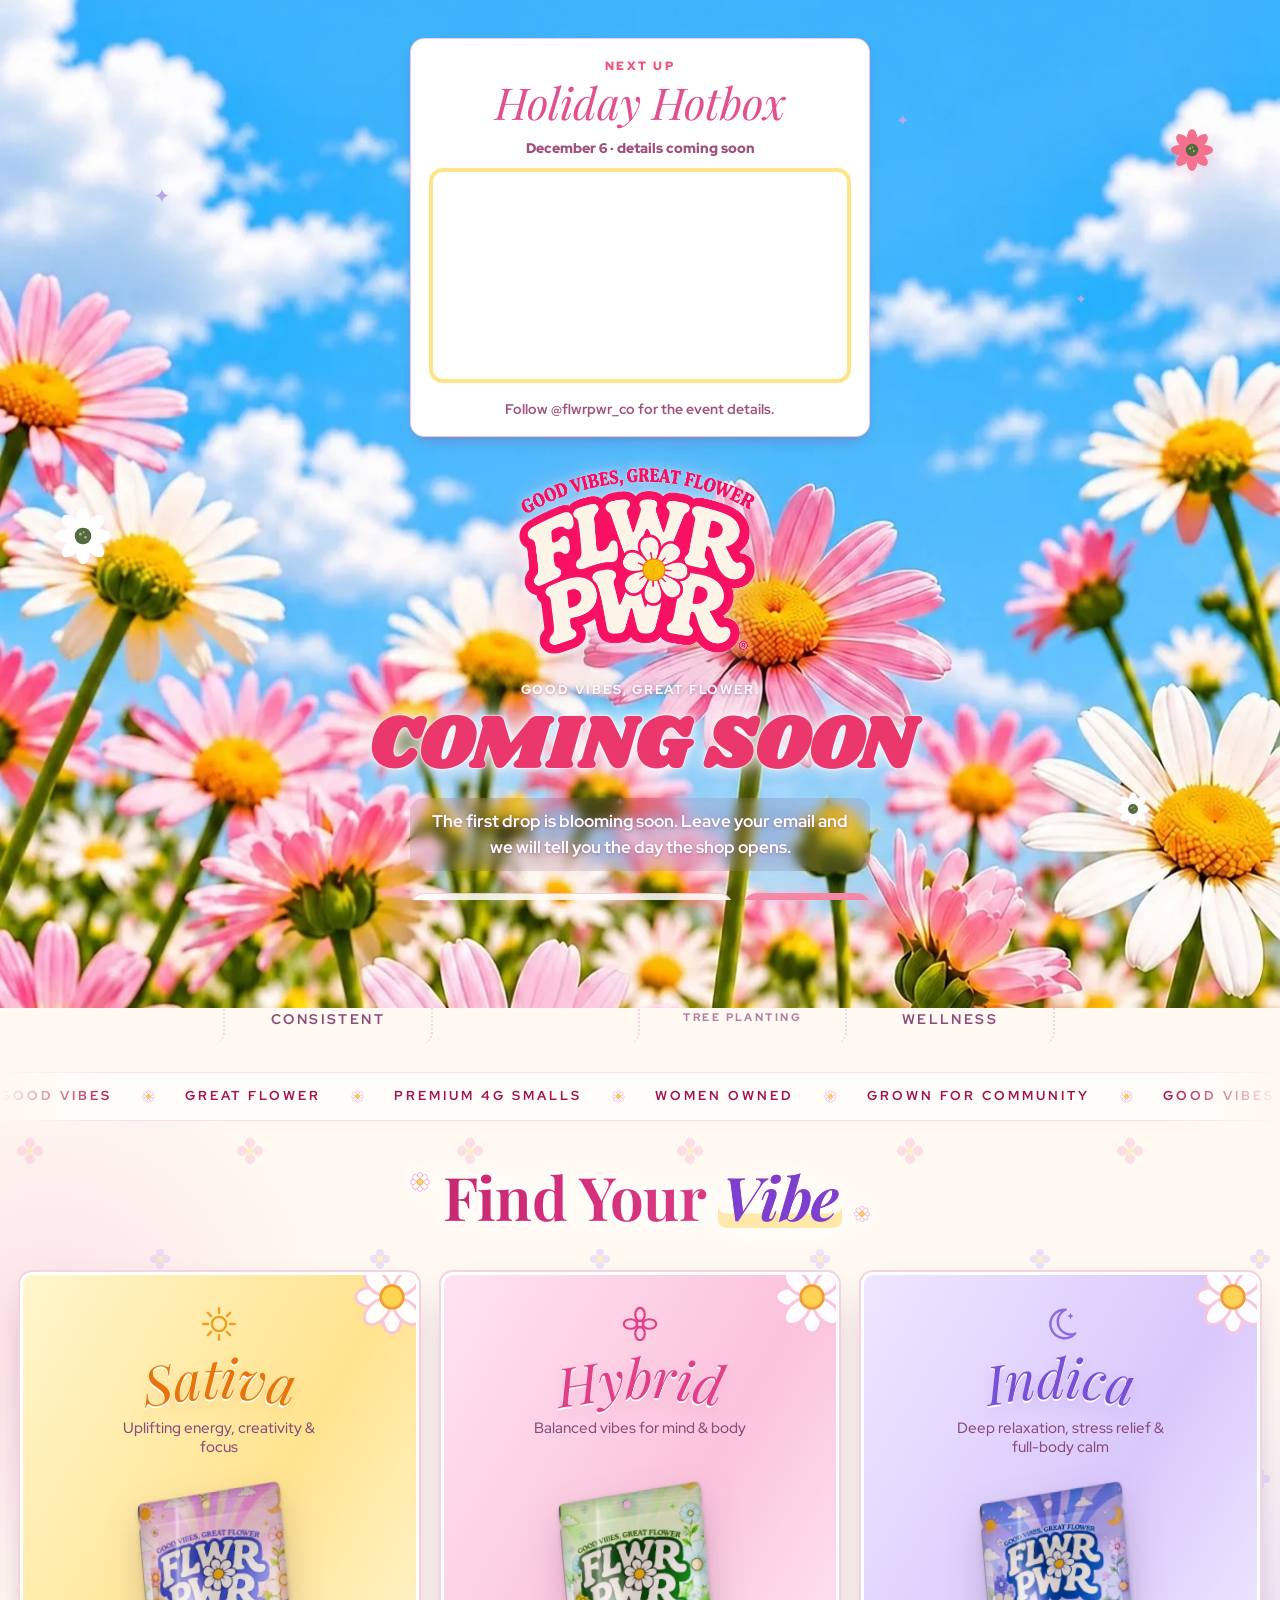
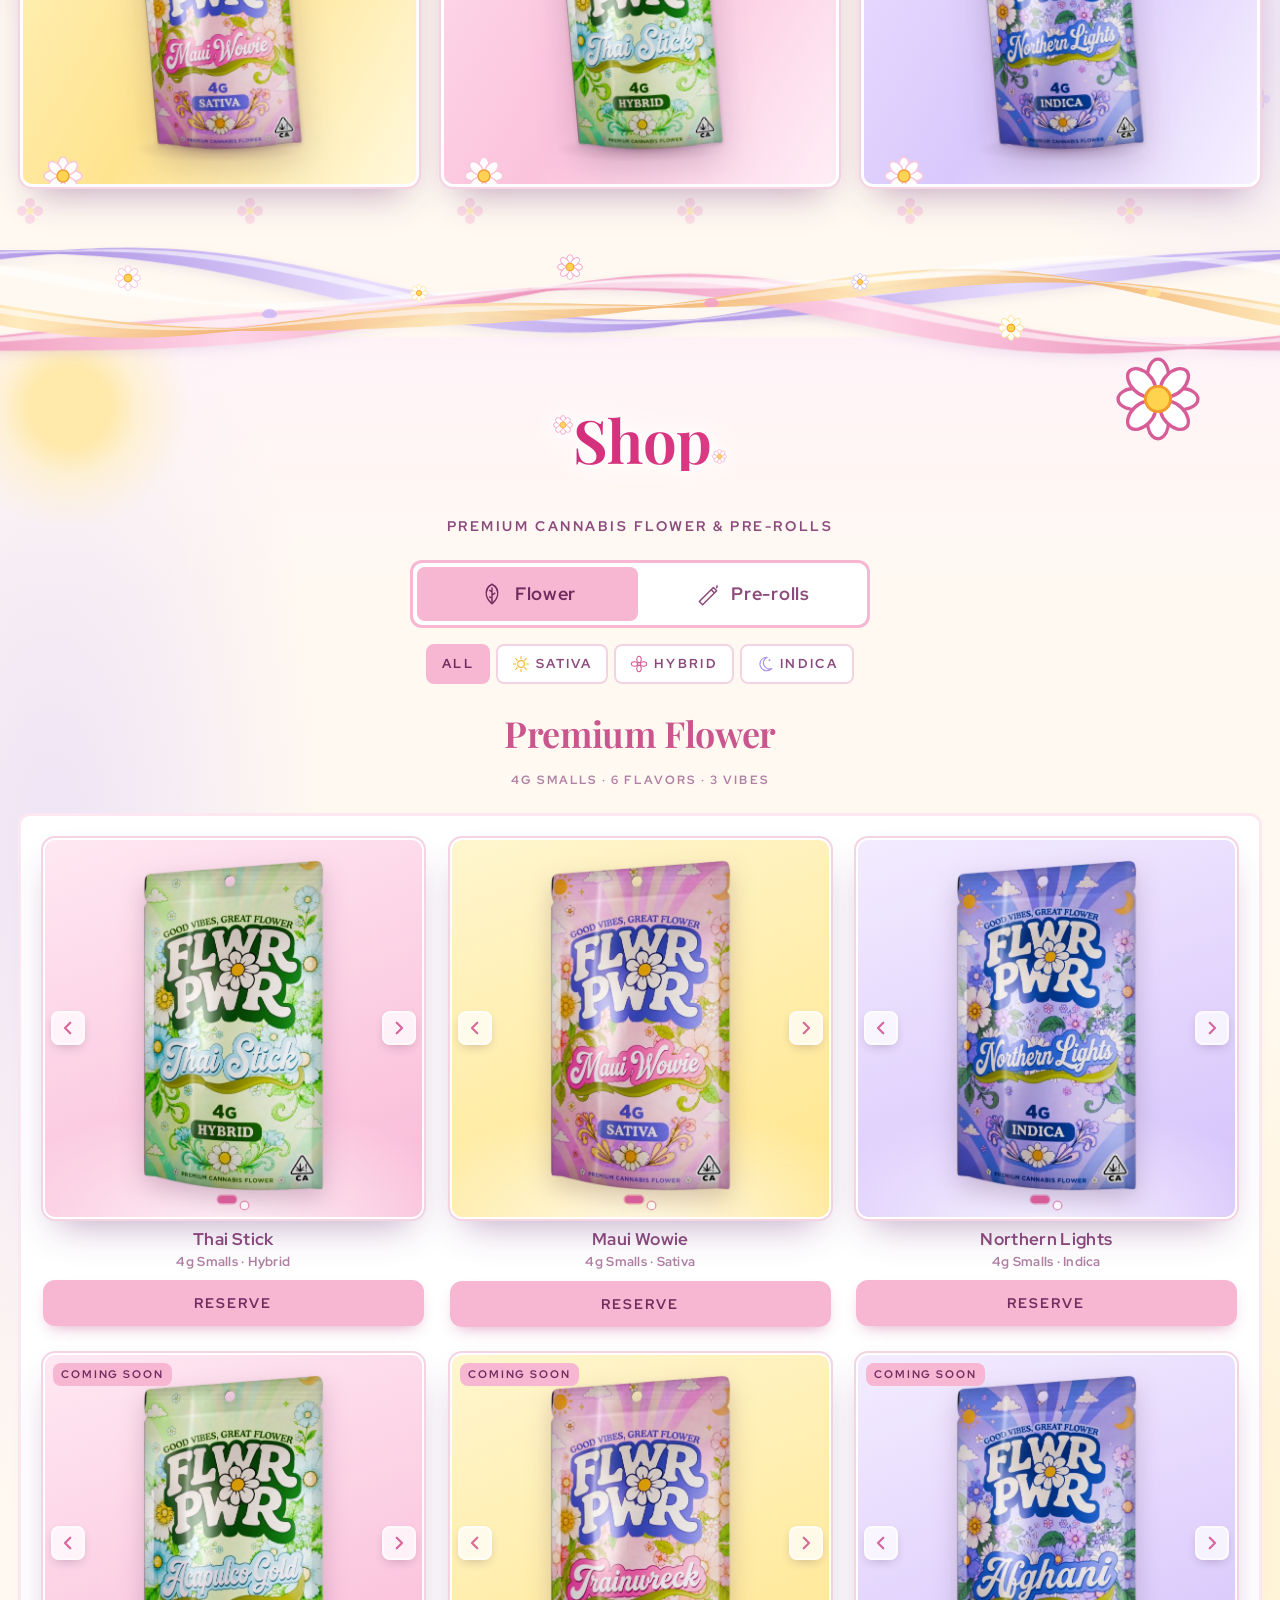
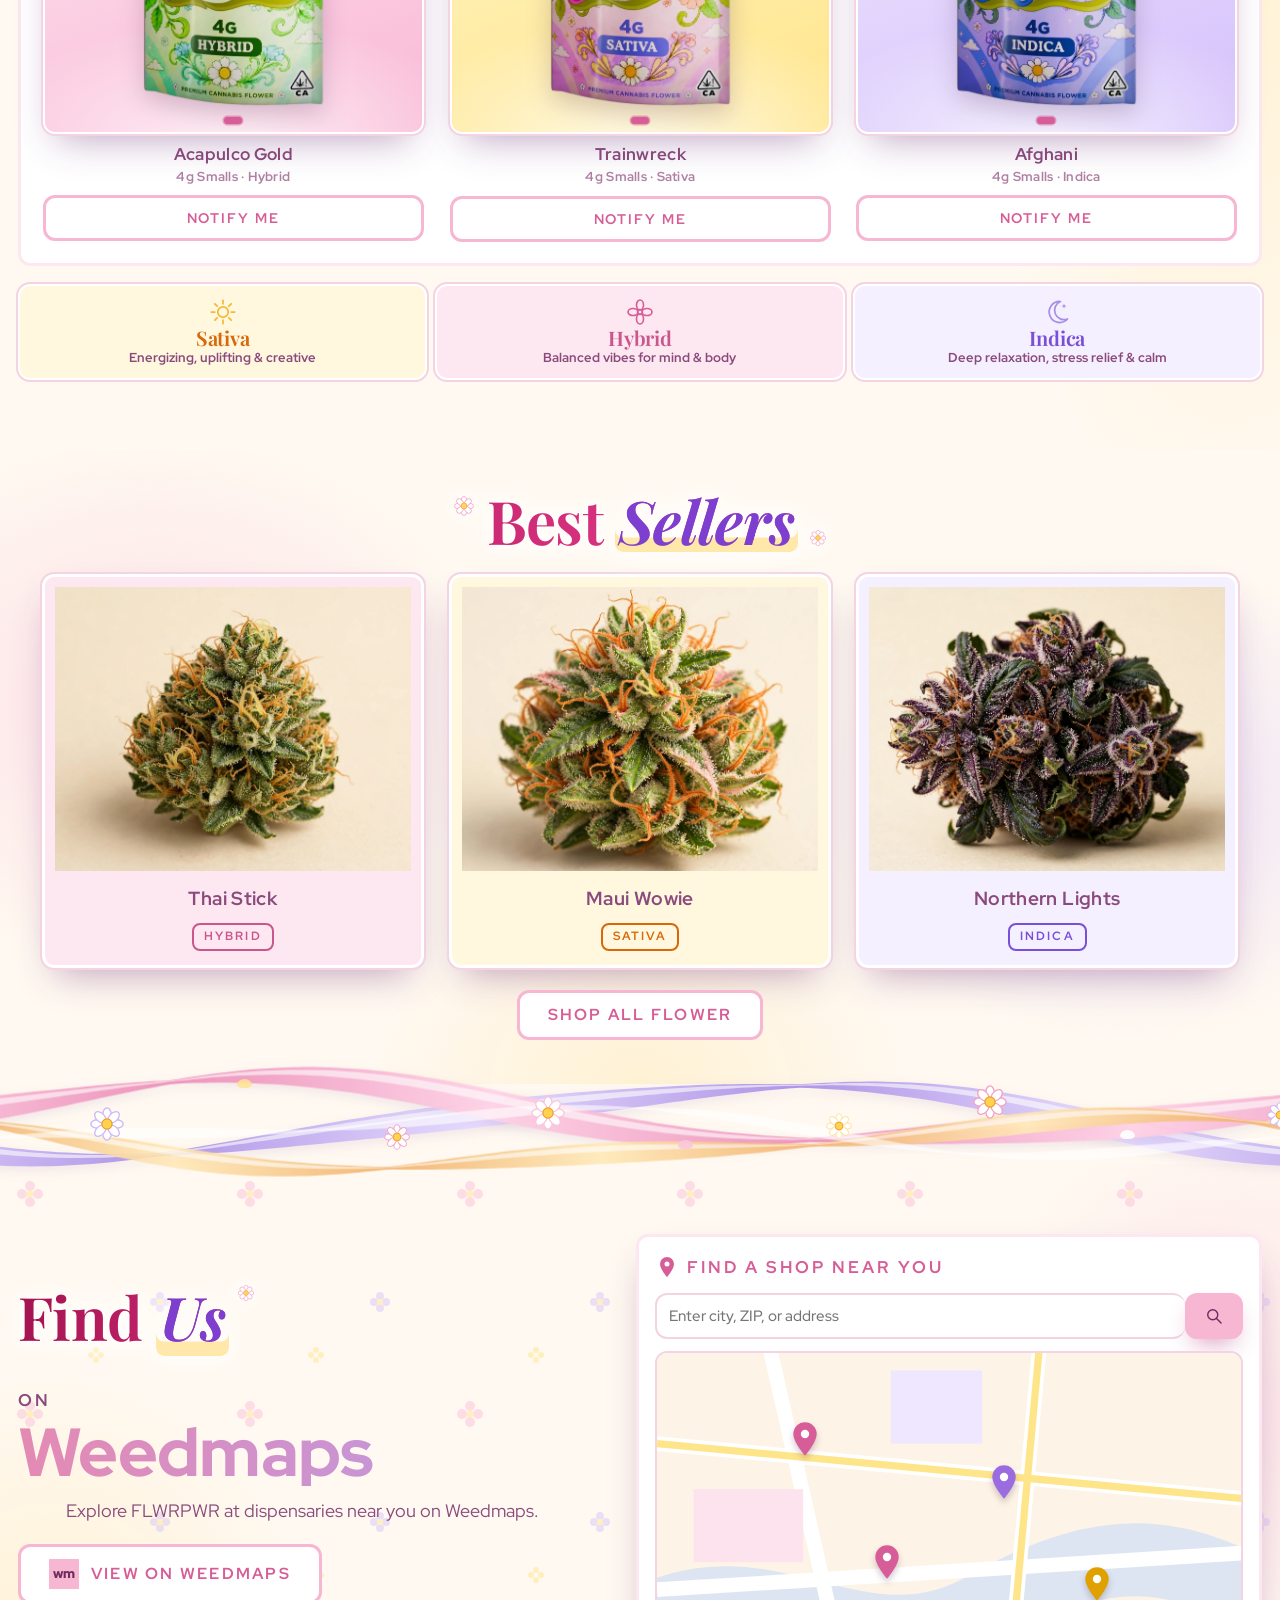
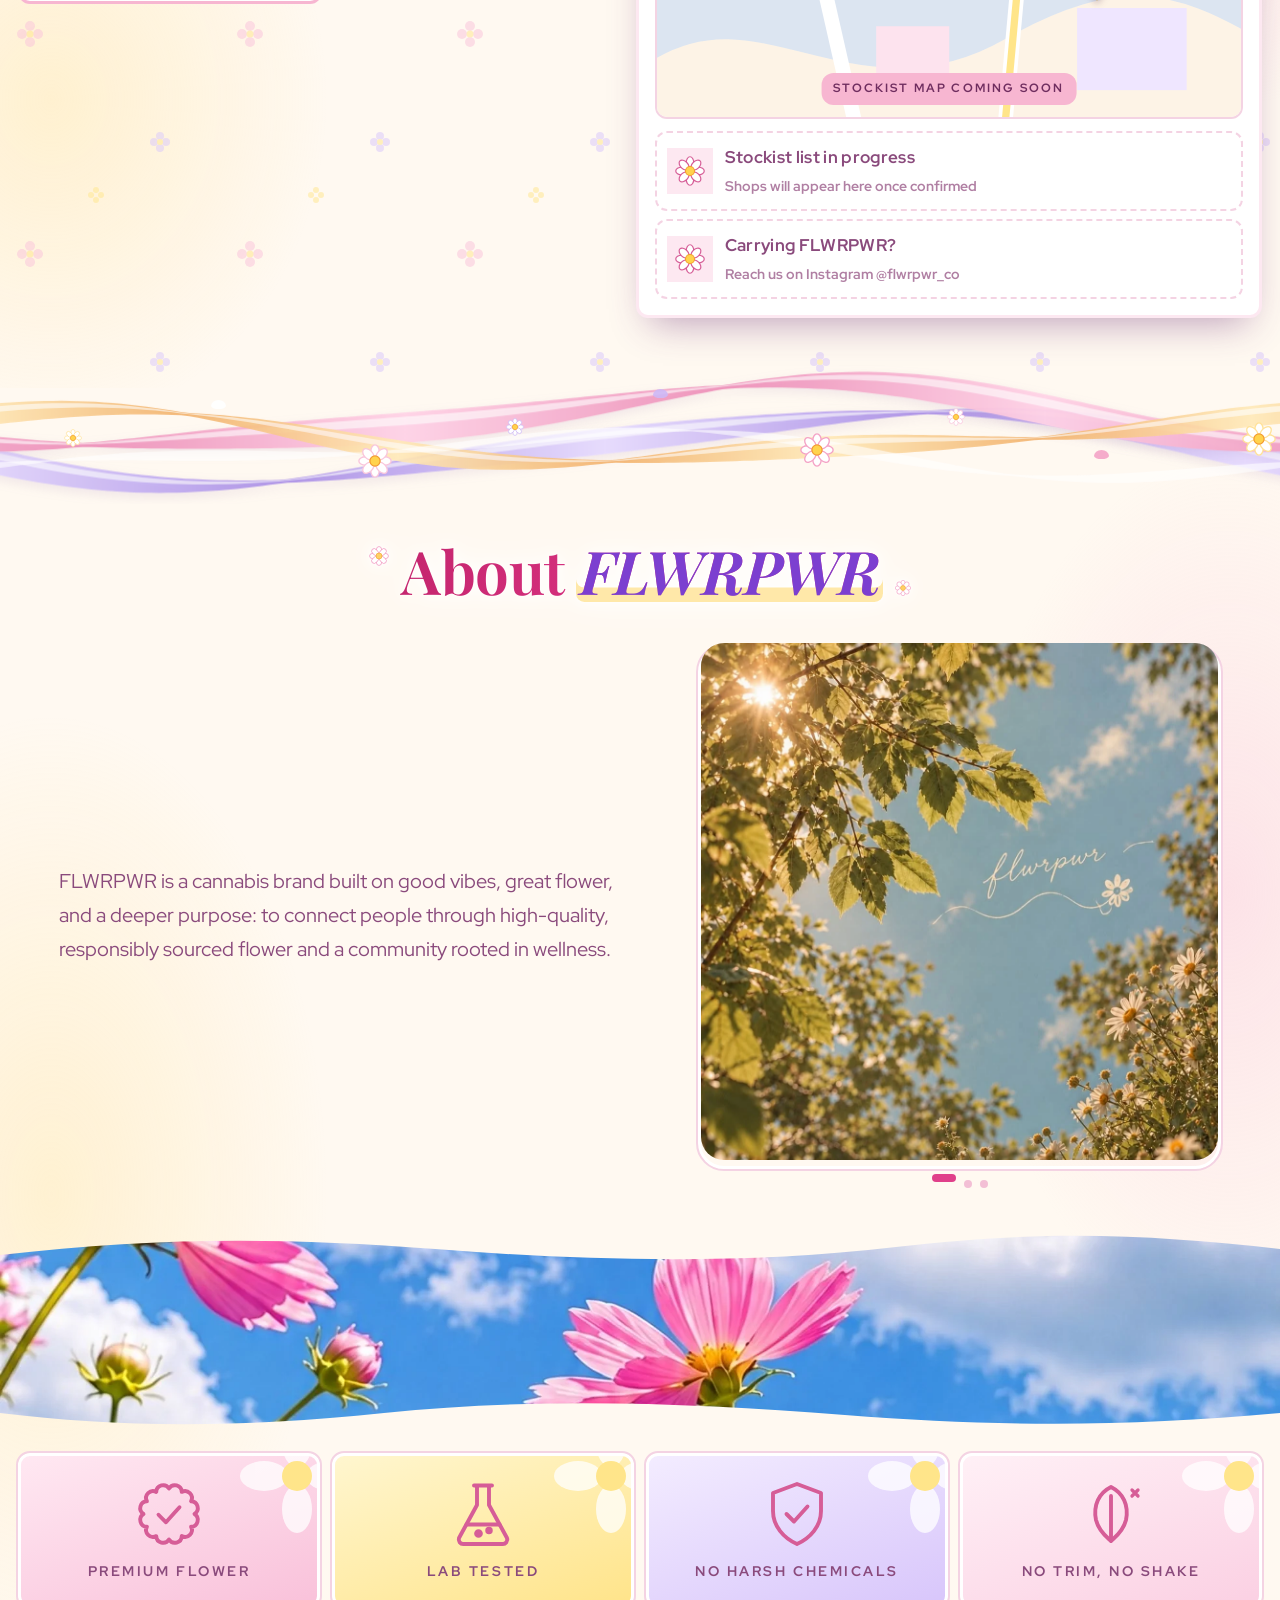
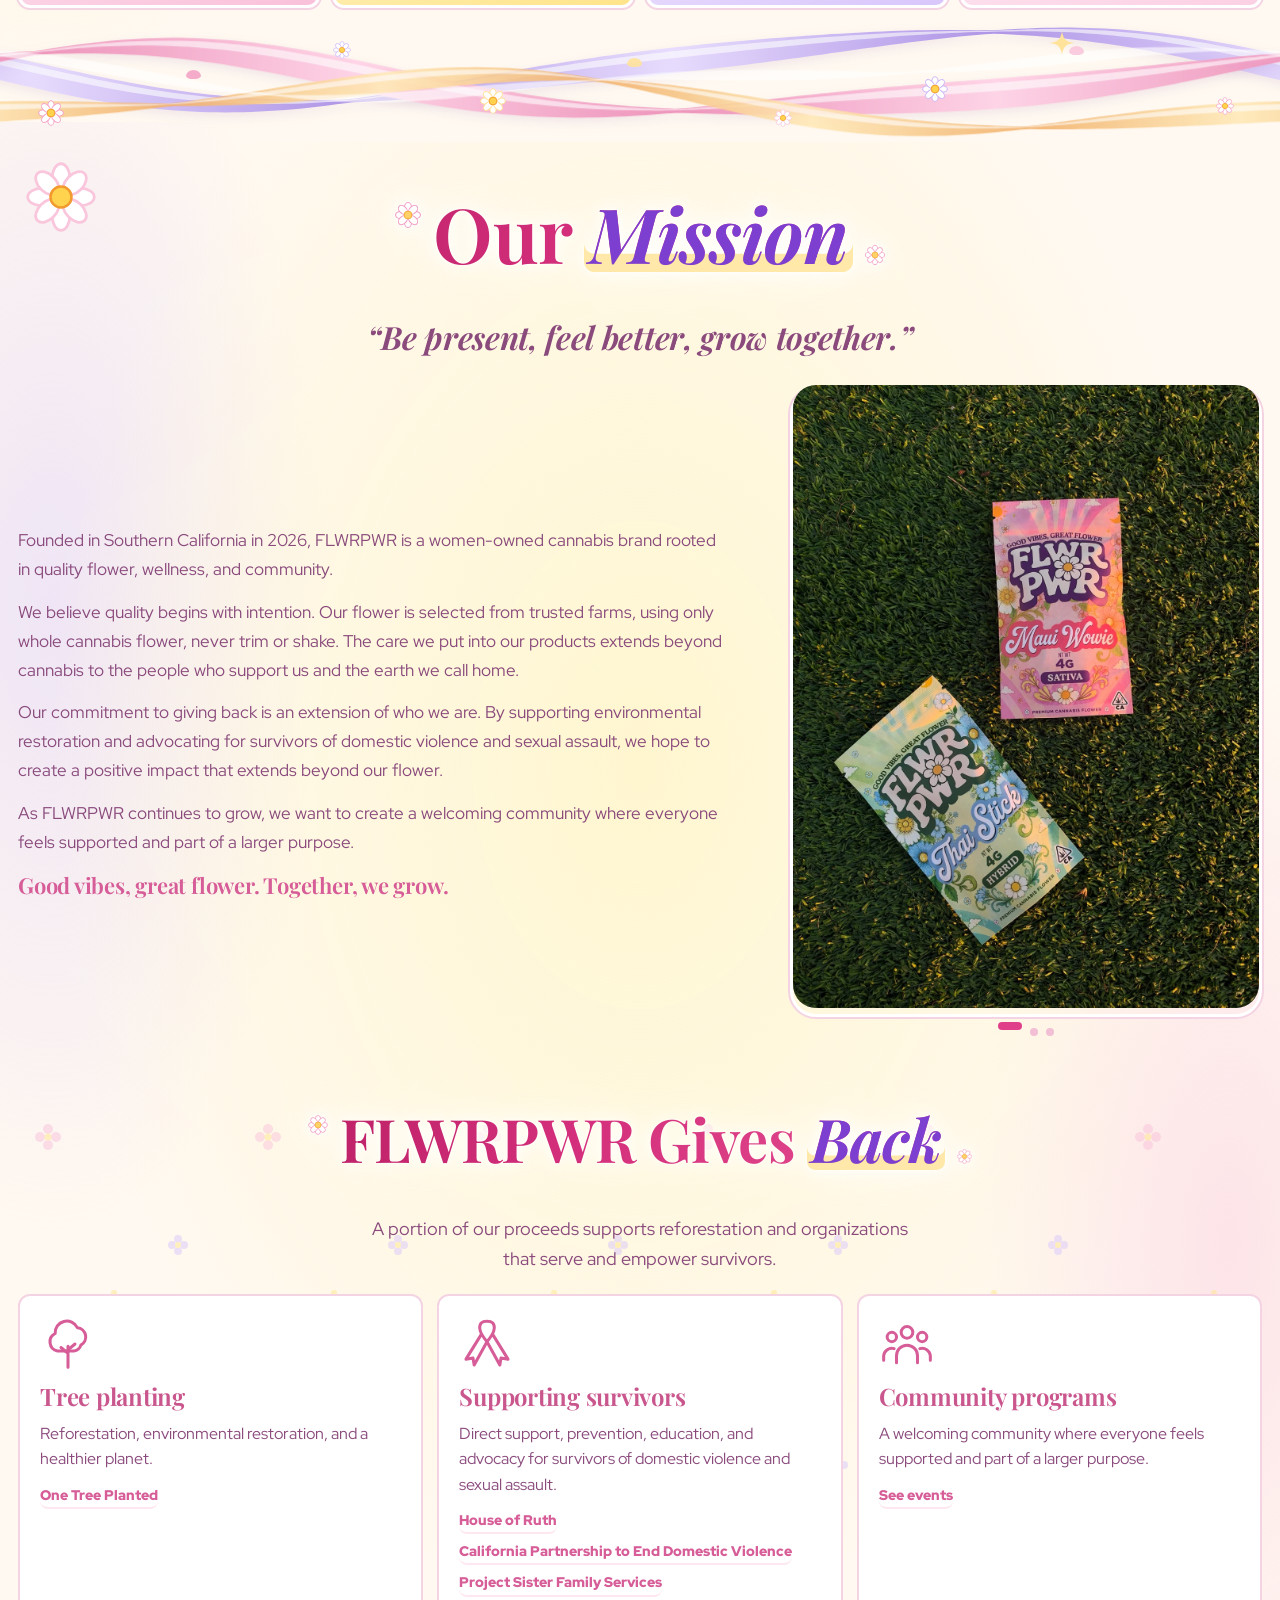
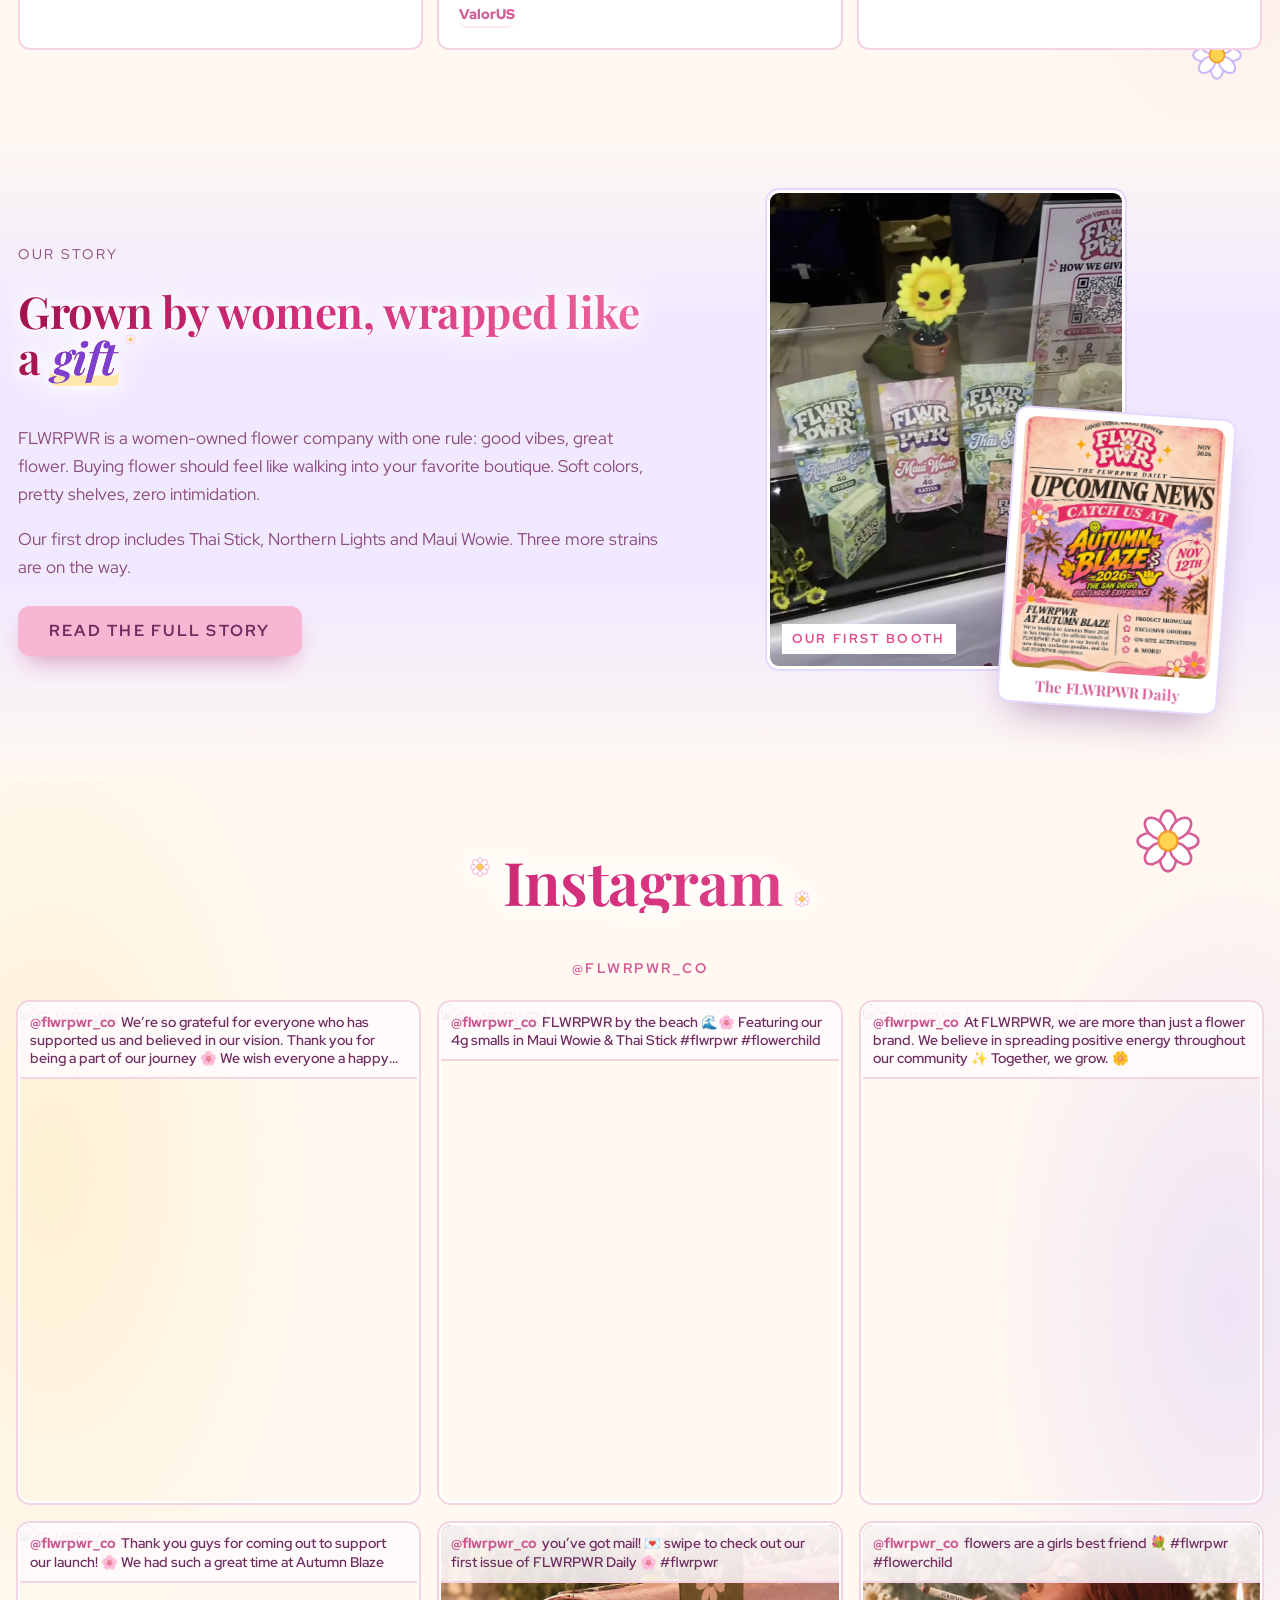
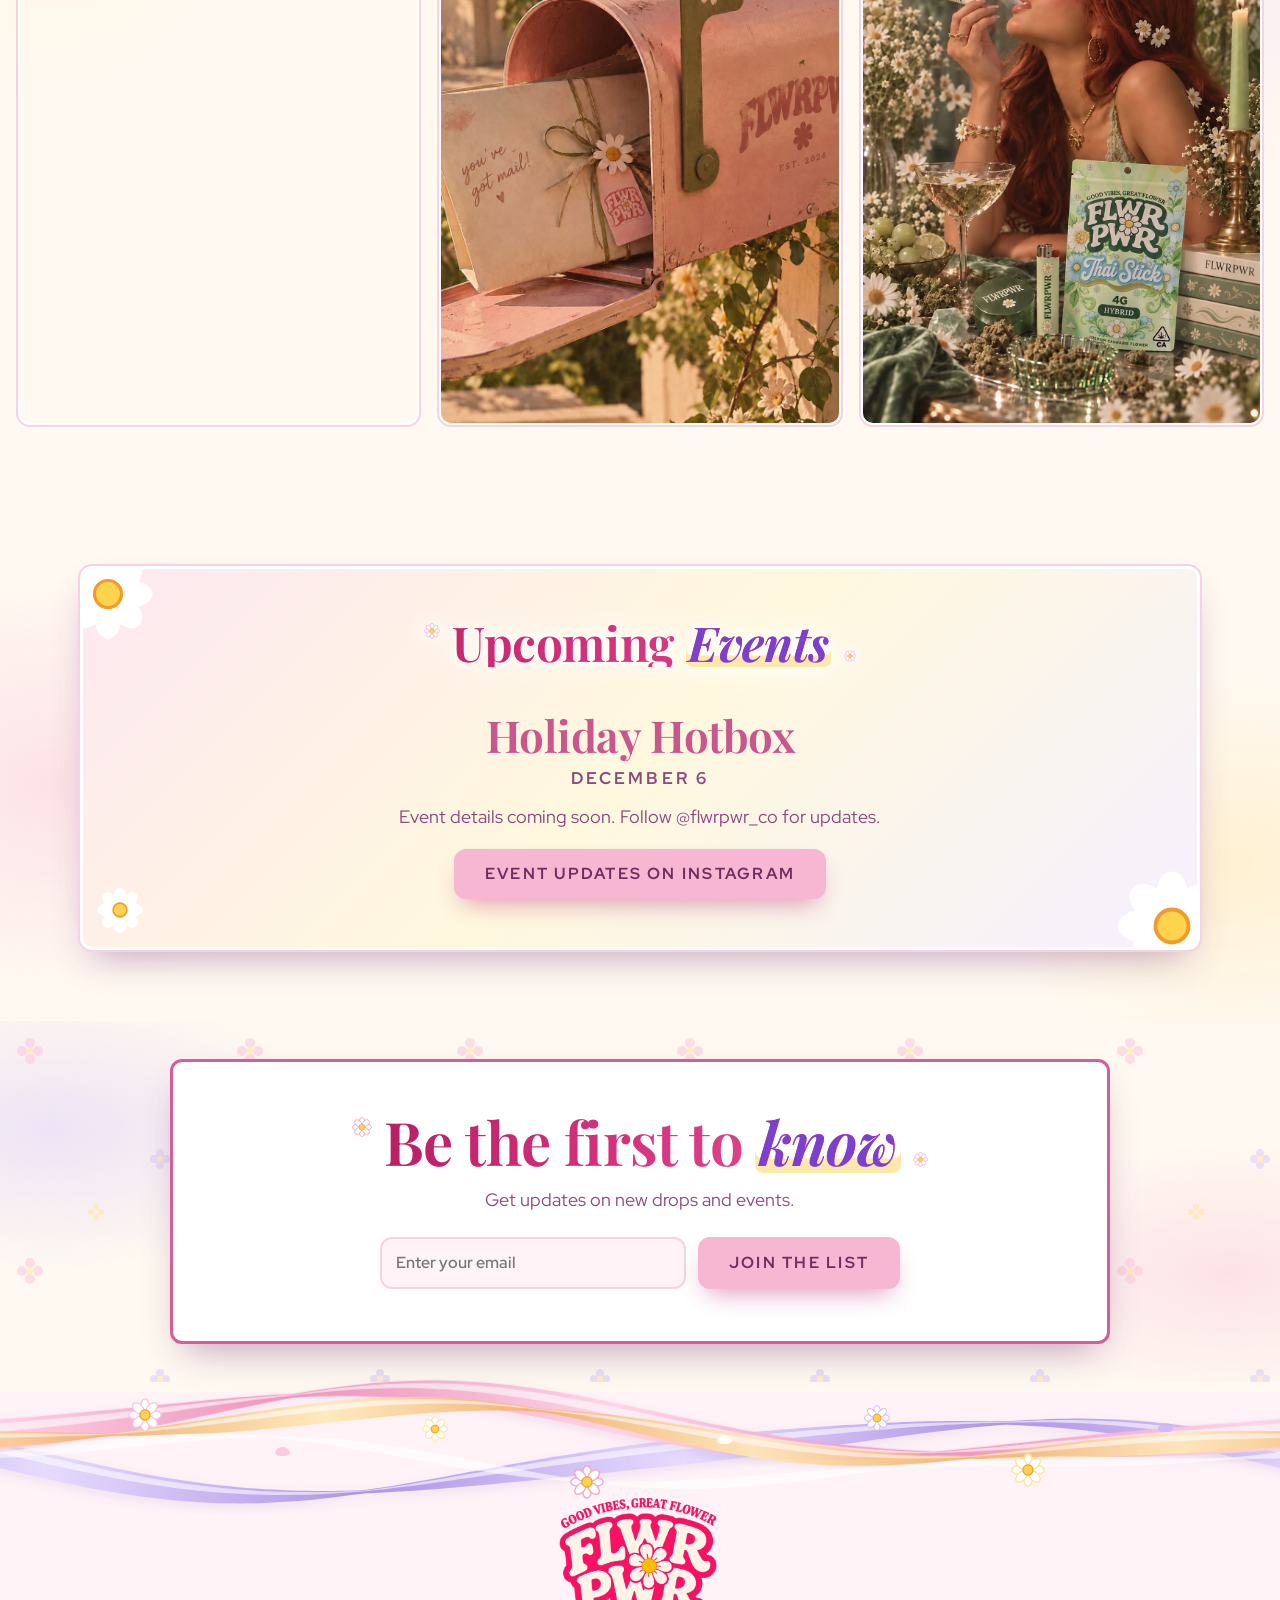
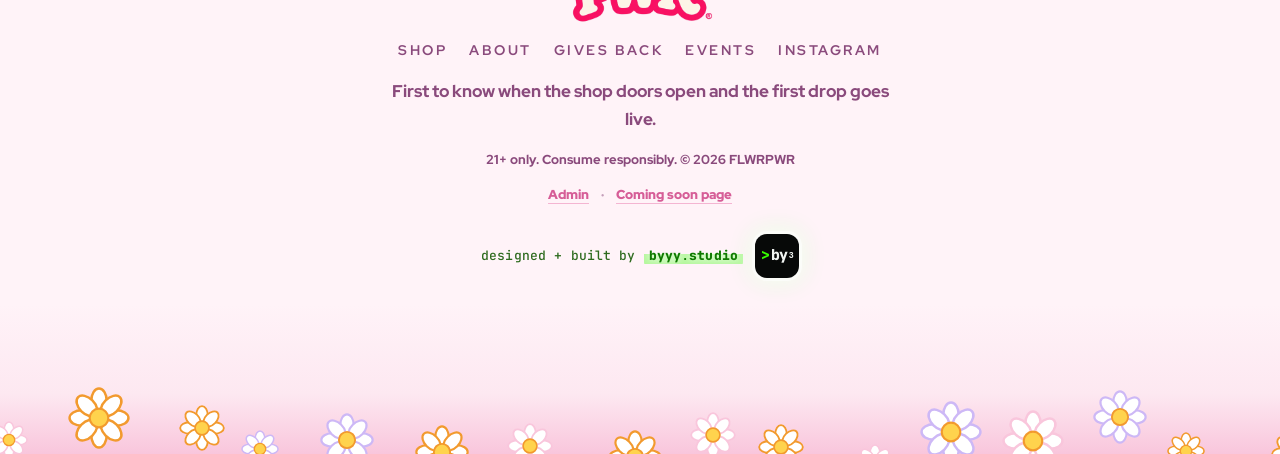
==== commit 259064bf: "Self-healing footer credit: JS-injected, obfuscated, re-adds if removed Co-Authored-By: Claude Opus " ====
--- a/index.html
+++ b/index.html
@@ -696,7 +696,6 @@
     <p class="foot-note" data-content="footer-note">First to know when the shop doors open and the first drop goes live.</p>
     <p class="legal">21+ only. Consume responsibly. © 2026 FLWRPWR</p>
     <p class="foot-admin"><a href="https://flwrpwr.co/admin.html" target="_blank" rel="noopener">Admin</a><span aria-hidden="true">·</span><a href="https://flwrpwr.co/?soon=1" target="_blank" rel="noopener">Coming soon page</a></p>
-    <p class="studio"><a class="byyy" href="https://byyystudio.me" target="_blank" rel="noopener" aria-label="Designed and built by Byyy Studio"><span class="byyy-txt">designed + built by <em>byyy.studio</em></span><span class="byyy-mark" aria-hidden="true"><b>&gt;</b>by<sup>3</sup></span></a></p>
   </div>
   <div class="foot-field" aria-hidden="true"><span class="petals" data-petals="8"></span><div class="foot-daisies"><svg style="left:-0.8%;width:38px;height:38px;bottom:15px;color:var(--pink-2);animation-delay:-0.8s"><use href="#i-daisy"/></svg><svg style="left:5.3%;width:62px;height:62px;bottom:25px;color:#f29a2e;animation-delay:-4.0s"><use href="#i-daisy"/></svg><svg style="left:14.0%;width:46px;height:46px;bottom:23px;color:#f29a2e;animation-delay:-1.4s"><use href="#i-daisy"/></svg><svg style="left:18.8%;width:38px;height:38px;bottom:6px;color:var(--lav);animation-delay:-4.7s"><use href="#i-daisy"/></svg><svg style="left:25.0%;width:54px;height:54px;bottom:7px;color:var(--lav);animation-delay:-0.8s"><use href="#i-daisy"/></svg><svg style="left:32.4%;width:54px;height:54px;bottom:-5px;color:#f29a2e;animation-delay:-3.4s"><use href="#i-daisy"/></svg><svg style="left:39.6%;width:46px;height:46px;bottom:5px;color:var(--pink-2);animation-delay:-1.4s"><use href="#i-daisy"/></svg><svg style="left:47.5%;width:54px;height:54px;bottom:-10px;color:#f29a2e;animation-delay:-2.9s"><use href="#i-daisy"/></svg><svg style="left:53.9%;width:46px;height:46px;bottom:16px;color:var(--pink-2);animation-delay:-3.0s"><use href="#i-daisy"/></svg><svg style="left:59.2%;width:46px;height:46px;bottom:4px;color:#f29a2e;animation-delay:-1.3s"><use href="#i-daisy"/></svg><svg style="left:66.9%;width:38px;height:38px;bottom:-8px;color:var(--pink-2);animation-delay:-3.1s"><use href="#i-daisy"/></svg><svg style="left:71.9%;width:62px;height:62px;bottom:11px;color:var(--lav);animation-delay:-5.0s"><use href="#i-daisy"/></svg><svg style="left:78.3%;width:62px;height:62px;bottom:2px;color:var(--pink-2);animation-delay:-1.4s"><use href="#i-daisy"/></svg><svg style="left:85.4%;width:54px;height:54px;bottom:30px;color:var(--lav);animation-delay:-4.5s"><use href="#i-daisy"/></svg><svg style="left:91.2%;width:38px;height:38px;bottom:4px;color:#f29a2e;animation-delay:-3.8s"><use href="#i-daisy"/></svg><svg style="left:99.3%;width:46px;height:46px;bottom:-3px;color:#f29a2e;animation-delay:-4.7s"><use href="#i-daisy"/></svg></div></div>
 </footer>
@@ -706,7 +705,7 @@
 
 <script src="tracker.js?v=2"></script>
 <script src="gate.js?v=3"></script>
-<script src="js/site.js?v=10" defer></script>
+<script src="js/site.js?v=11" defer></script>
 <!-- live admin edits (read only): same scripts and Supabase tables as flwrpwr.co -->
 <script src="content.js" defer></script>
 <script src="sections.js" defer></script>
--- a/css/soft-pastel.css
+++ b/css/soft-pastel.css
@@ -409,29 +409,29 @@
 @keyframes moonrock{0%,100%{transform:rotate(-14deg) translateY(0)}50%{transform:rotate(10deg) translateY(-3px)}}
 @media (prefers-reduced-motion:reduce){.v-hybrid .vibe-icon,.v-indica .vibe-icon,.title::before,.title::after{animation:none}}
 
-/* ---------- 24. byyy studio stamp (footer credit) ---------- */
+/* ---------- 24. fp-c studio stamp (footer credit) ---------- */
 @font-face{font-family:"Byyy Mono";src:url(../assets/jbm500.woff2) format("woff2");font-weight:500;font-display:swap}
 @font-face{font-family:"Byyy Mono";src:url(../assets/jbm800.woff2) format("woff2");font-weight:800;font-display:swap}
 .studio{margin:20px 0 6px;font-size:inherit}
-.studio a.byyy{display:inline-flex;align-items:center;justify-content:center;flex-wrap:wrap;max-width:100%;gap:10px 12px;padding:0;text-decoration:none;color:inherit}
-.byyy-mark{display:inline-flex;align-items:center;justify-content:center;width:44px;height:44px;border-radius:12px;
+.studio a.fp-c{display:inline-flex;align-items:center;justify-content:center;flex-wrap:wrap;max-width:100%;gap:10px 12px;padding:0;text-decoration:none;color:inherit}
+.fp-cm{display:inline-flex;align-items:center;justify-content:center;width:44px;height:44px;border-radius:12px;
   background:#070908;color:#f1f5f2;font:800 15px/1 "Byyy Mono",ui-monospace,Menlo,Consolas,monospace;letter-spacing:-.04em;
   box-shadow:0 0 0 3px rgba(255,255,255,.6),0 0 18px 5px rgba(255,255,255,.85),0 0 26px rgba(55,255,0,.22);
   transition:transform .25s ease,box-shadow .25s ease}
-.byyy-mark b{color:#37ff00;margin-right:2px;animation:byyyblink 1.1s steps(1) infinite}
-.byyy-mark sup{font-size:.55em;vertical-align:.7em;margin-left:1px}
-.byyy-txt{font:500 13px/1.2 "Byyy Mono",ui-monospace,Menlo,Consolas,monospace;color:#2f6b1f;letter-spacing:.01em;
+.fp-cm b{color:#37ff00;margin-right:2px;animation:fpblink 1.1s steps(1) infinite}
+.fp-cm sup{font-size:.55em;vertical-align:.7em;margin-left:1px}
+.fp-ct{font:500 13px/1.2 "Byyy Mono",ui-monospace,Menlo,Consolas,monospace;color:#2f6b1f;letter-spacing:.01em;
   text-shadow:0 0 6px rgba(255,255,255,.95),0 0 14px rgba(255,255,255,.75)}
-.byyy-txt em{font-style:normal;font-weight:800;color:#0f7a00;padding:1px 5px 2px;border-radius:4px;
+.fp-ct em{font-style:normal;font-weight:800;color:#0f7a00;padding:1px 5px 2px;border-radius:4px;
   background:linear-gradient(transparent 38%,rgba(55,255,0,.38) 38%,rgba(55,255,0,.38) 92%,transparent 92%)}
-@keyframes byyyblink{50%{opacity:0}}
-a.byyy:hover .byyy-mark,a.byyy:focus-visible .byyy-mark{transform:translateY(-2px) rotate(3deg);
+@keyframes fpblink{50%{opacity:0}}
+a.fp-c:hover .fp-cm,a.fp-c:focus-visible .fp-cm{transform:translateY(-2px) rotate(3deg);
   box-shadow:0 0 0 3px rgba(255,255,255,.75),0 0 22px 7px rgba(255,255,255,.9),0 0 30px rgba(55,255,0,.45)}
-a.byyy:hover .byyy-txt em{background:linear-gradient(transparent 38%,rgba(55,255,0,.55) 38%,rgba(55,255,0,.55) 92%,transparent 92%)}
-a.byyy:focus-visible{outline:2px solid #37ff00;outline-offset:6px;border-radius:14px}
-:root[data-theme="dark"] .byyy-txt{color:#b9f5a6;text-shadow:0 0 10px rgba(55,255,0,.25)}
-:root[data-theme="dark"] .byyy-txt em{color:#37ff00;background:none}
-@media (prefers-reduced-motion:reduce){.byyy-mark b{animation:none}.byyy-mark{transition:none}}
+a.fp-c:hover .fp-ct em{background:linear-gradient(transparent 38%,rgba(55,255,0,.55) 38%,rgba(55,255,0,.55) 92%,transparent 92%)}
+a.fp-c:focus-visible{outline:2px solid #37ff00;outline-offset:6px;border-radius:14px}
+:root[data-theme="dark"] .fp-ct{color:#b9f5a6;text-shadow:0 0 10px rgba(55,255,0,.25)}
+:root[data-theme="dark"] .fp-ct em{color:#37ff00;background:none}
+@media (prefers-reduced-motion:reduce){.fp-cm b{animation:none}.fp-cm{transition:none}}
 /* about: keep the text off the left edge on laptop widths */
 @media (min-width:900px){.about .about-grid{padding-inline:clamp(12px,3.2vw,44px)}}
 /* ---------- 25. spacing pass: one rhythm for every section ---------- */
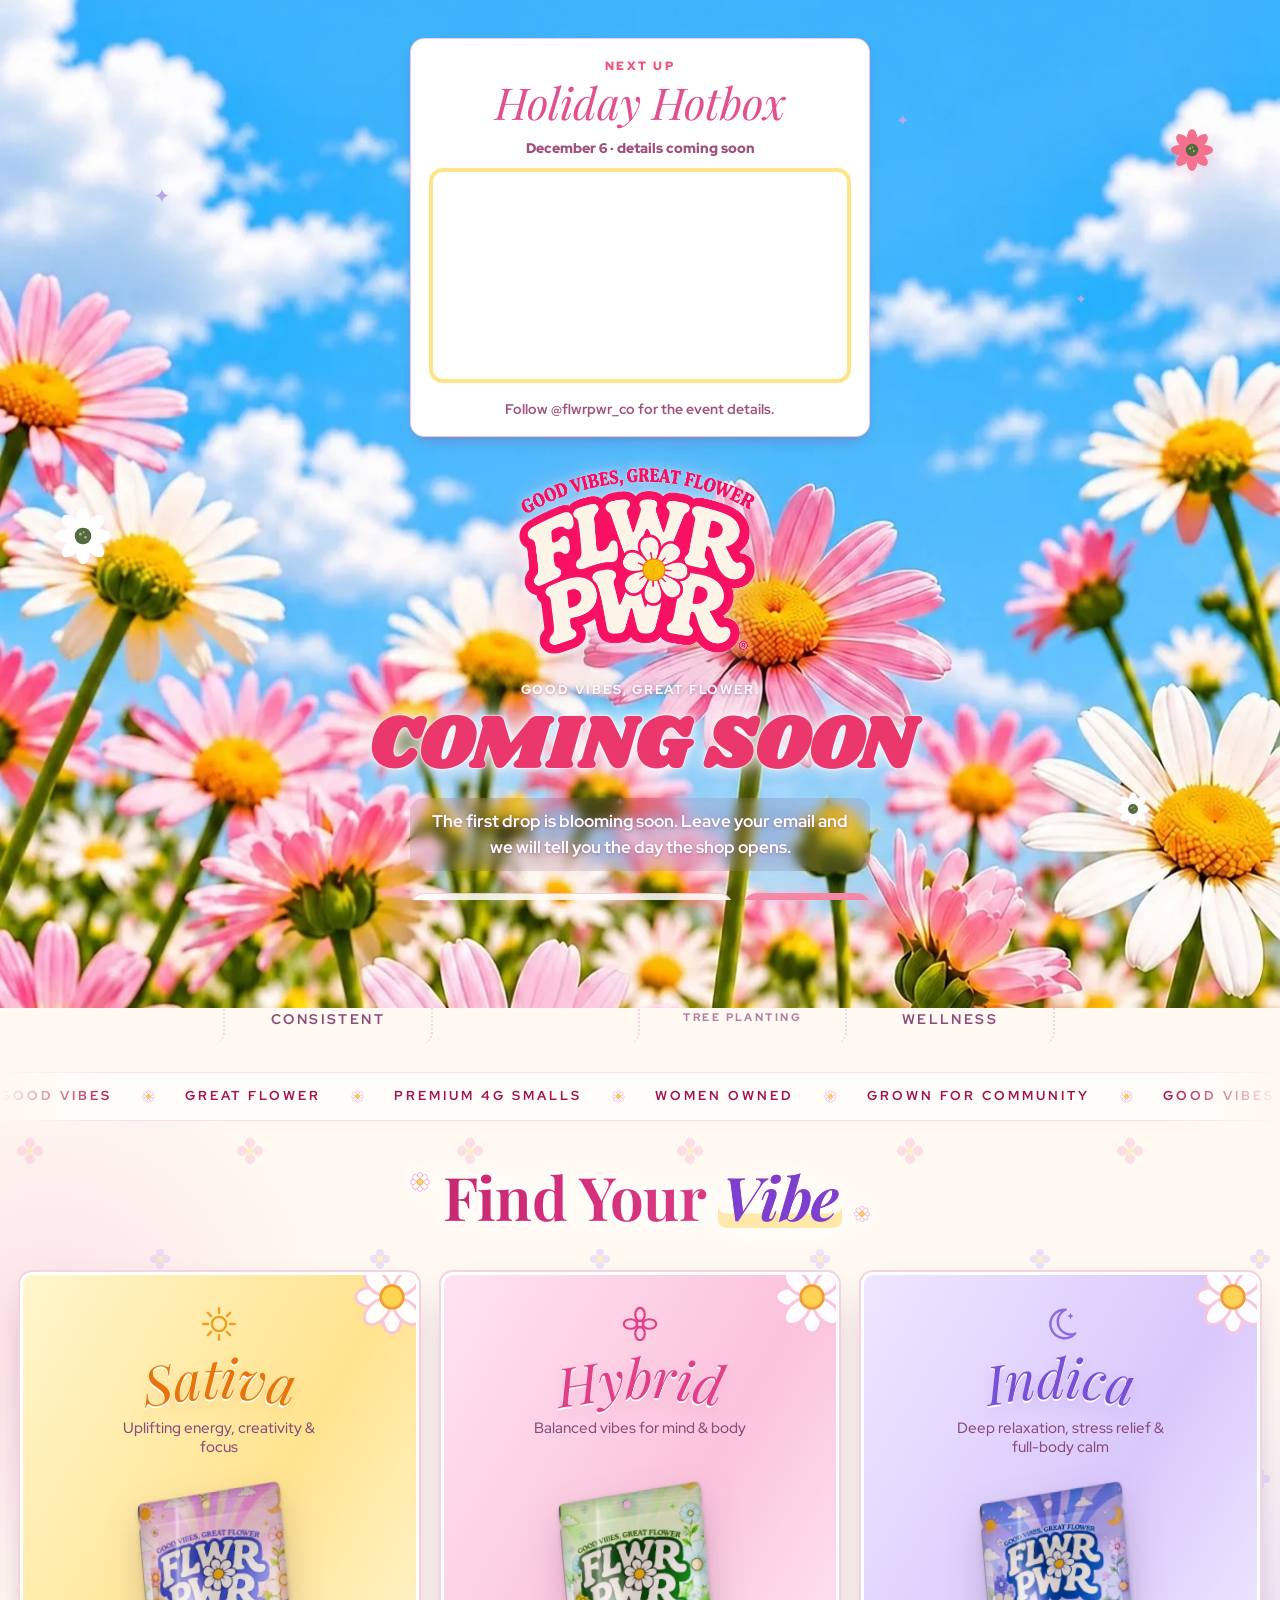
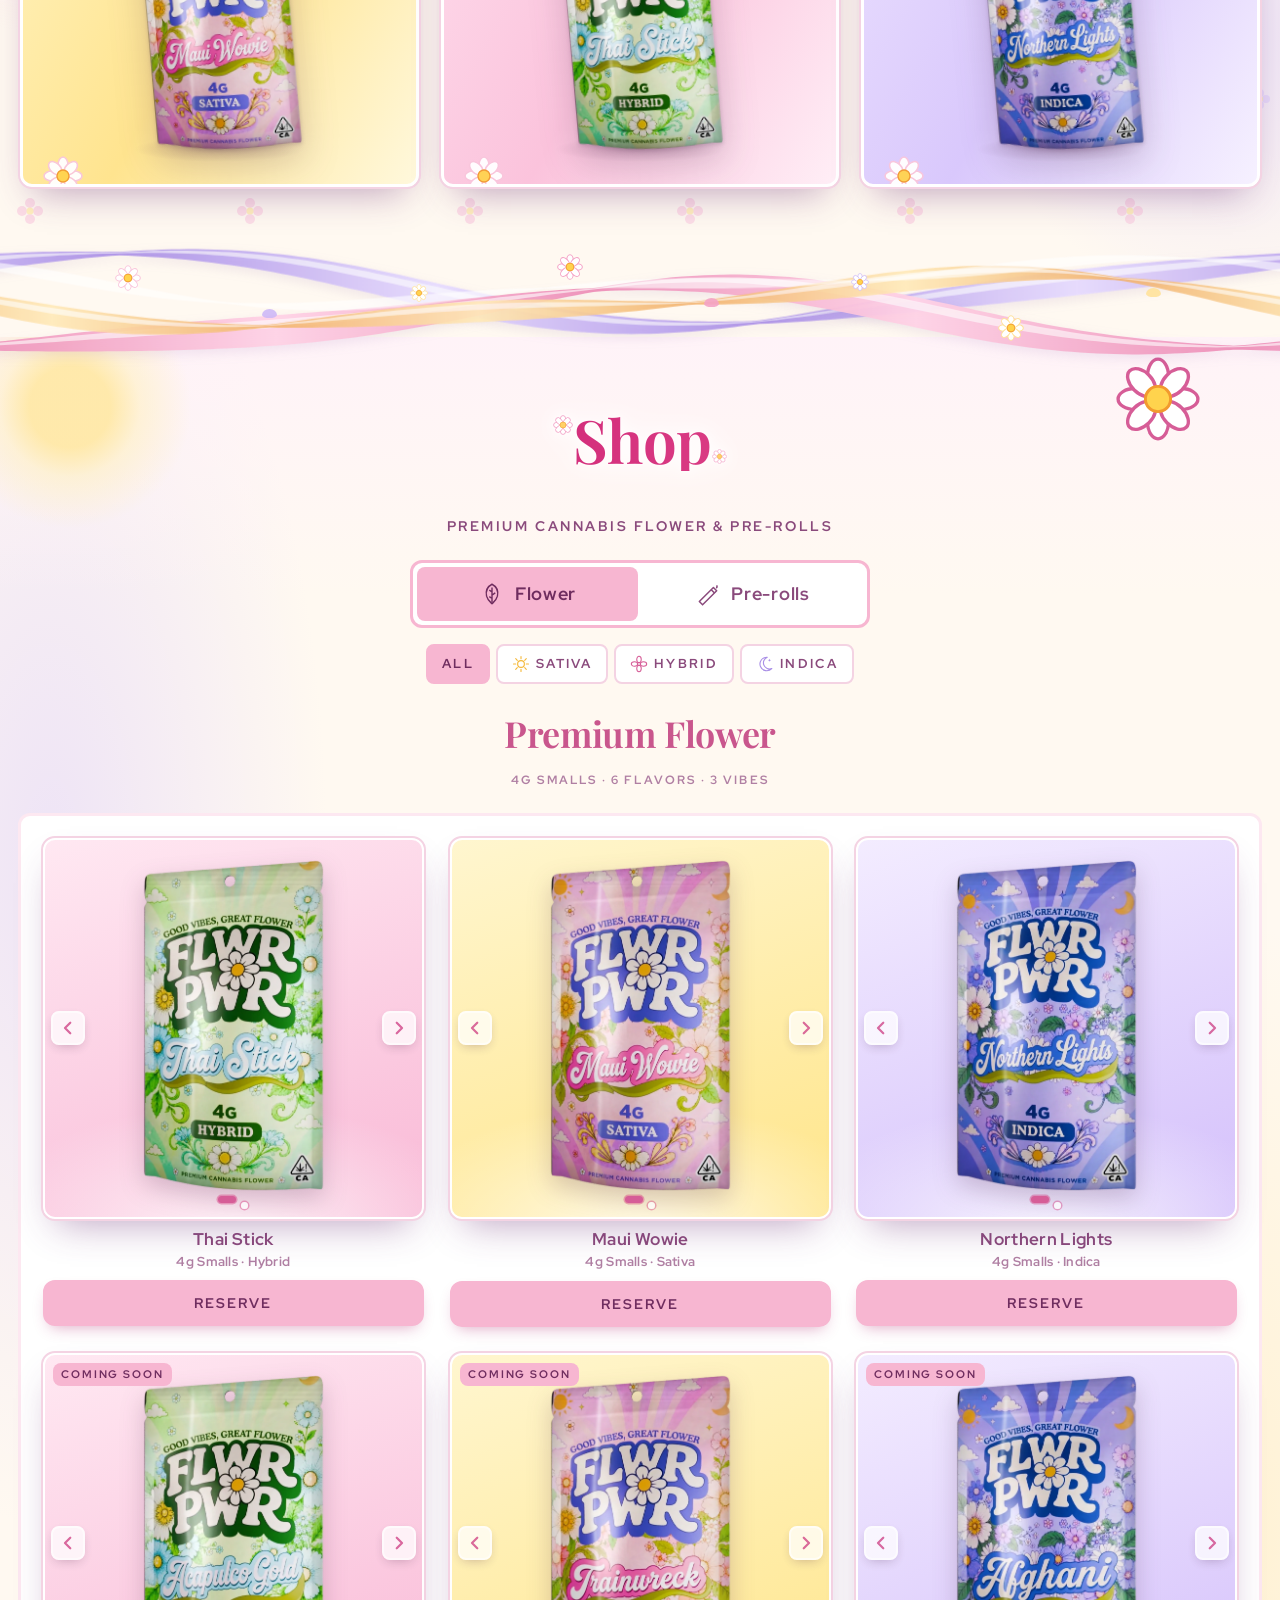
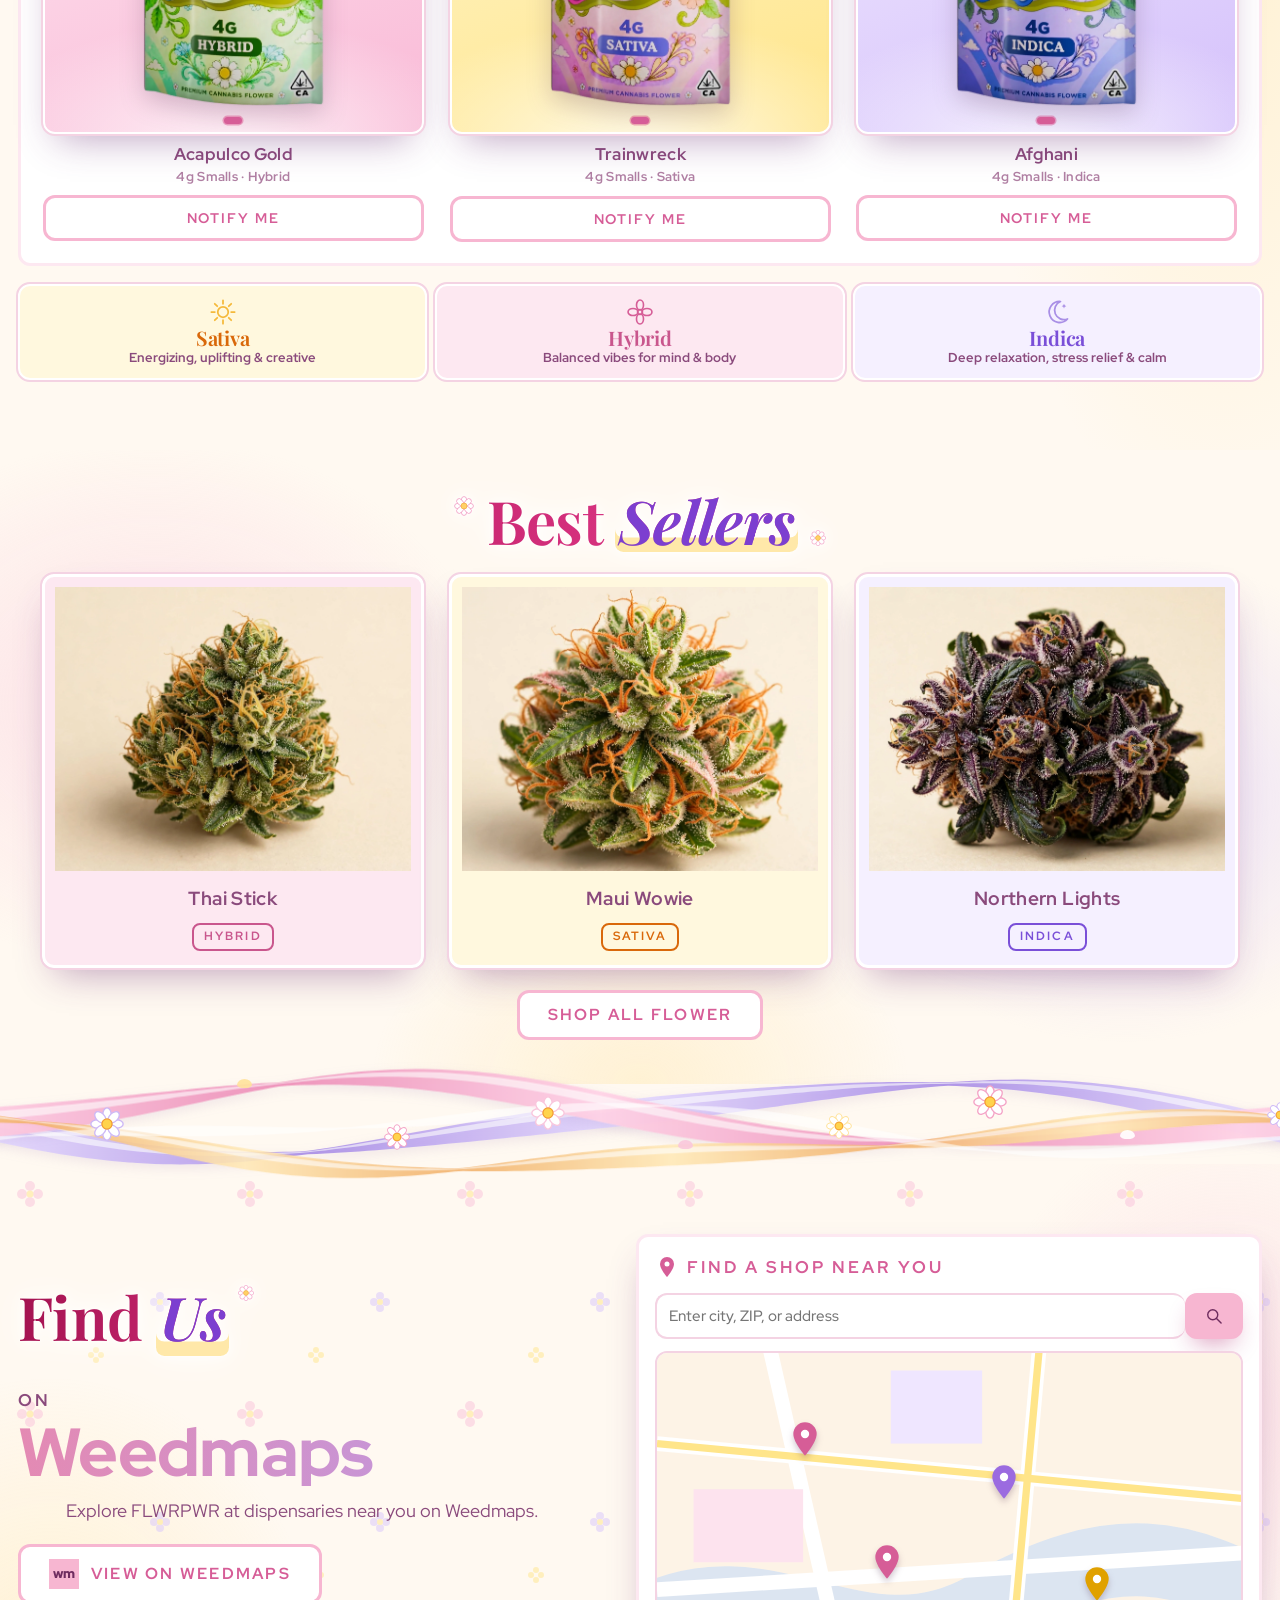
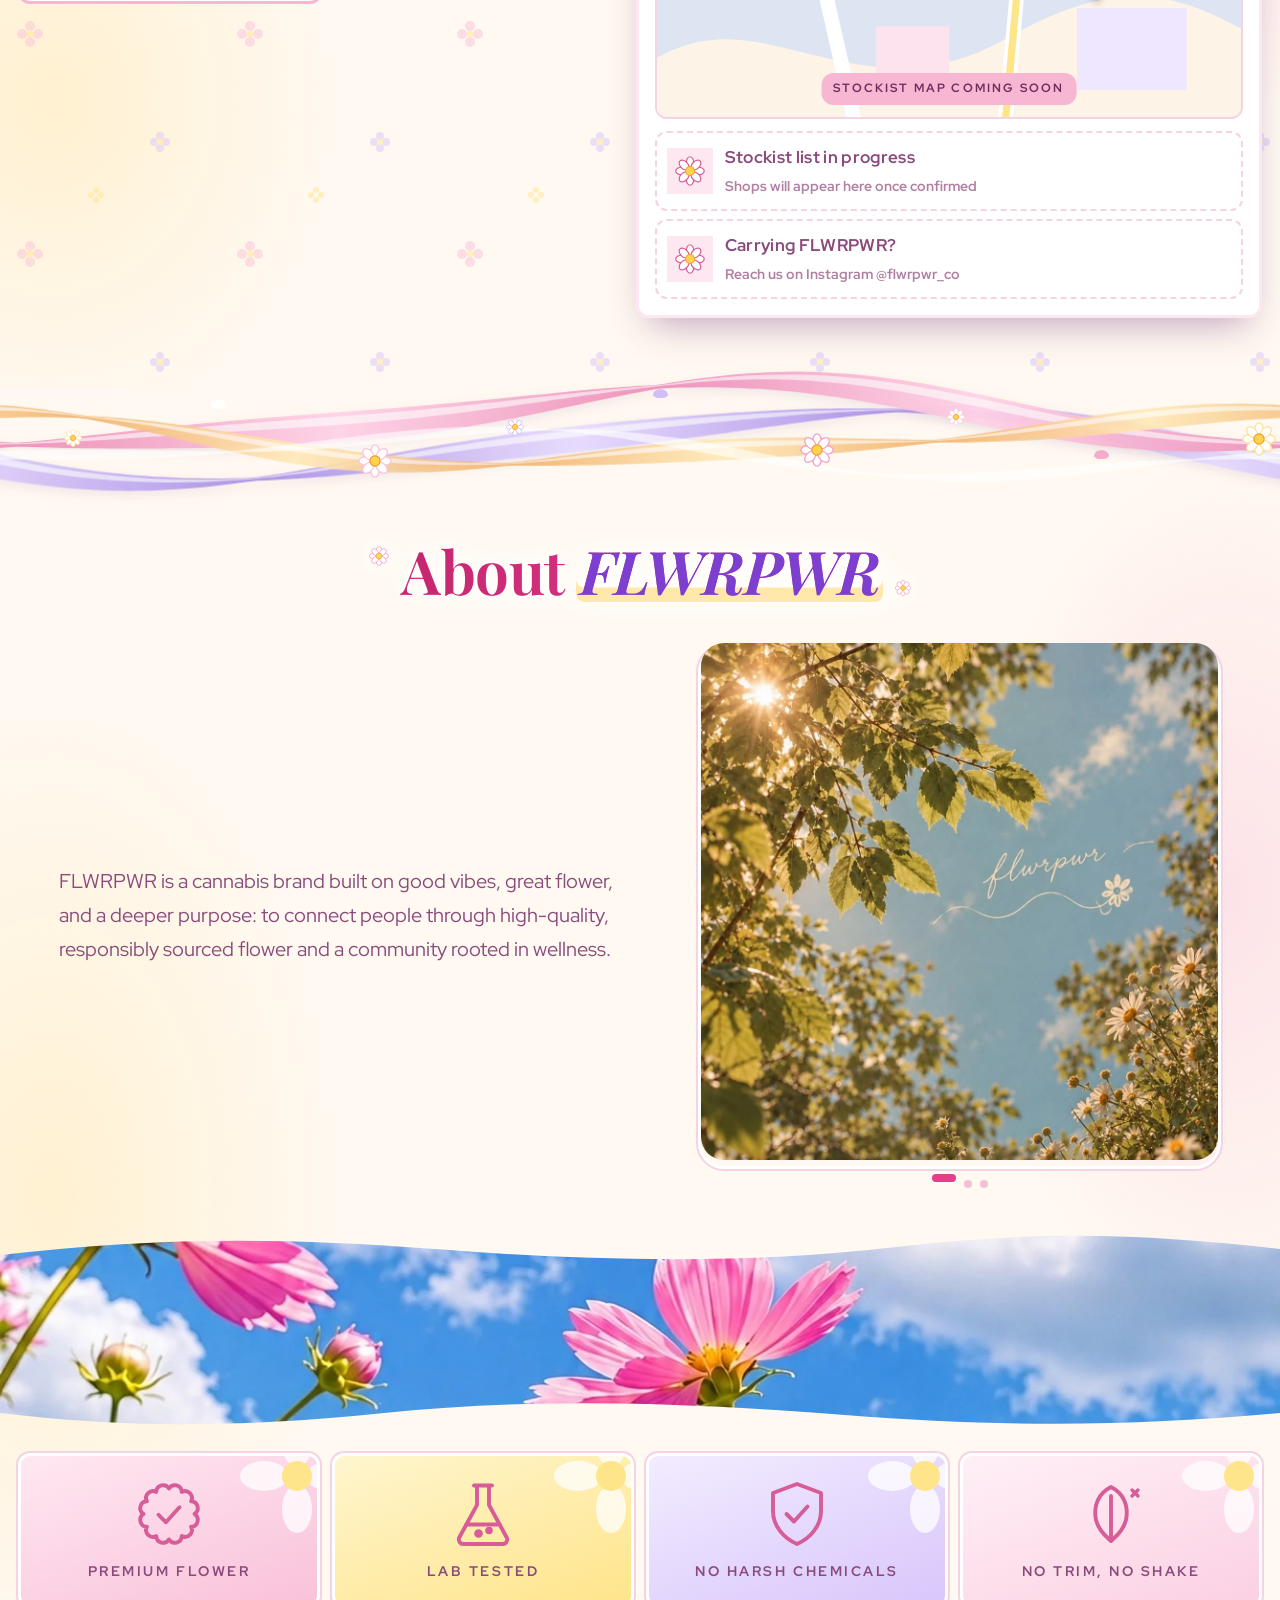
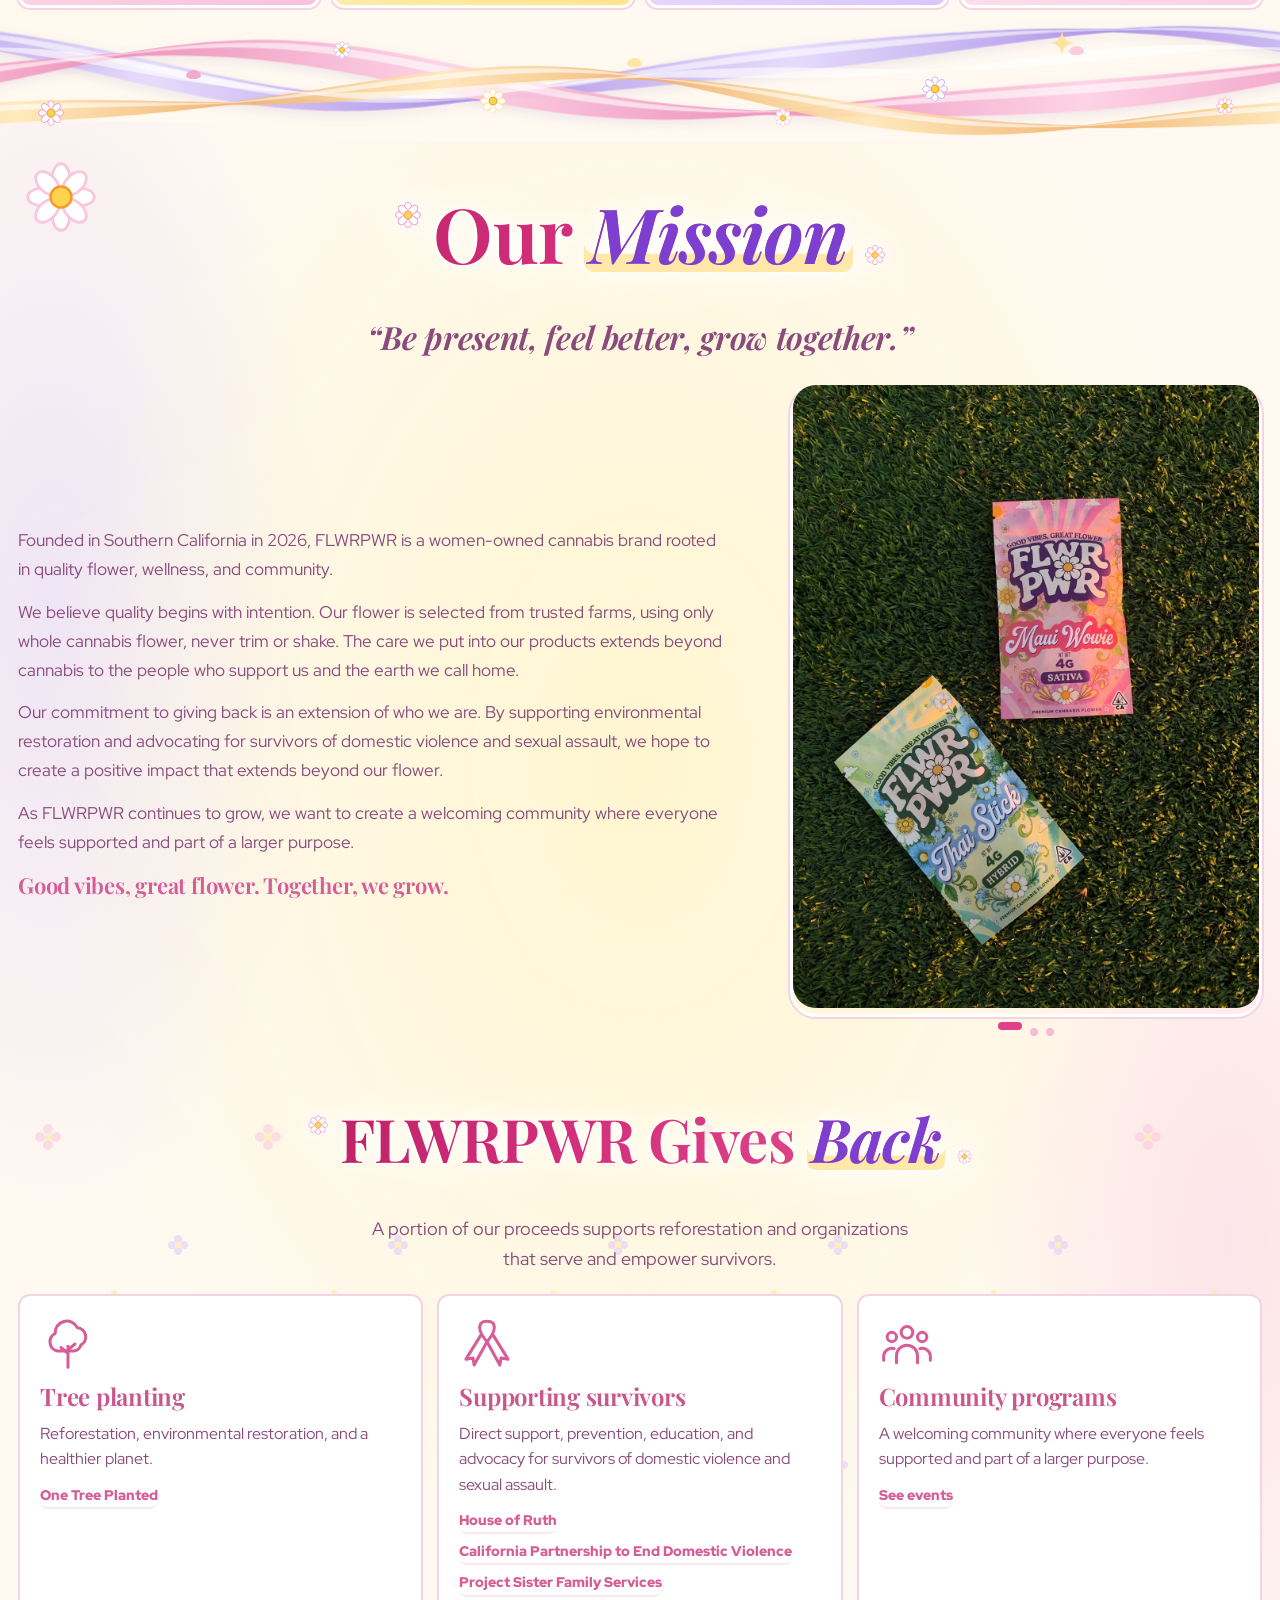
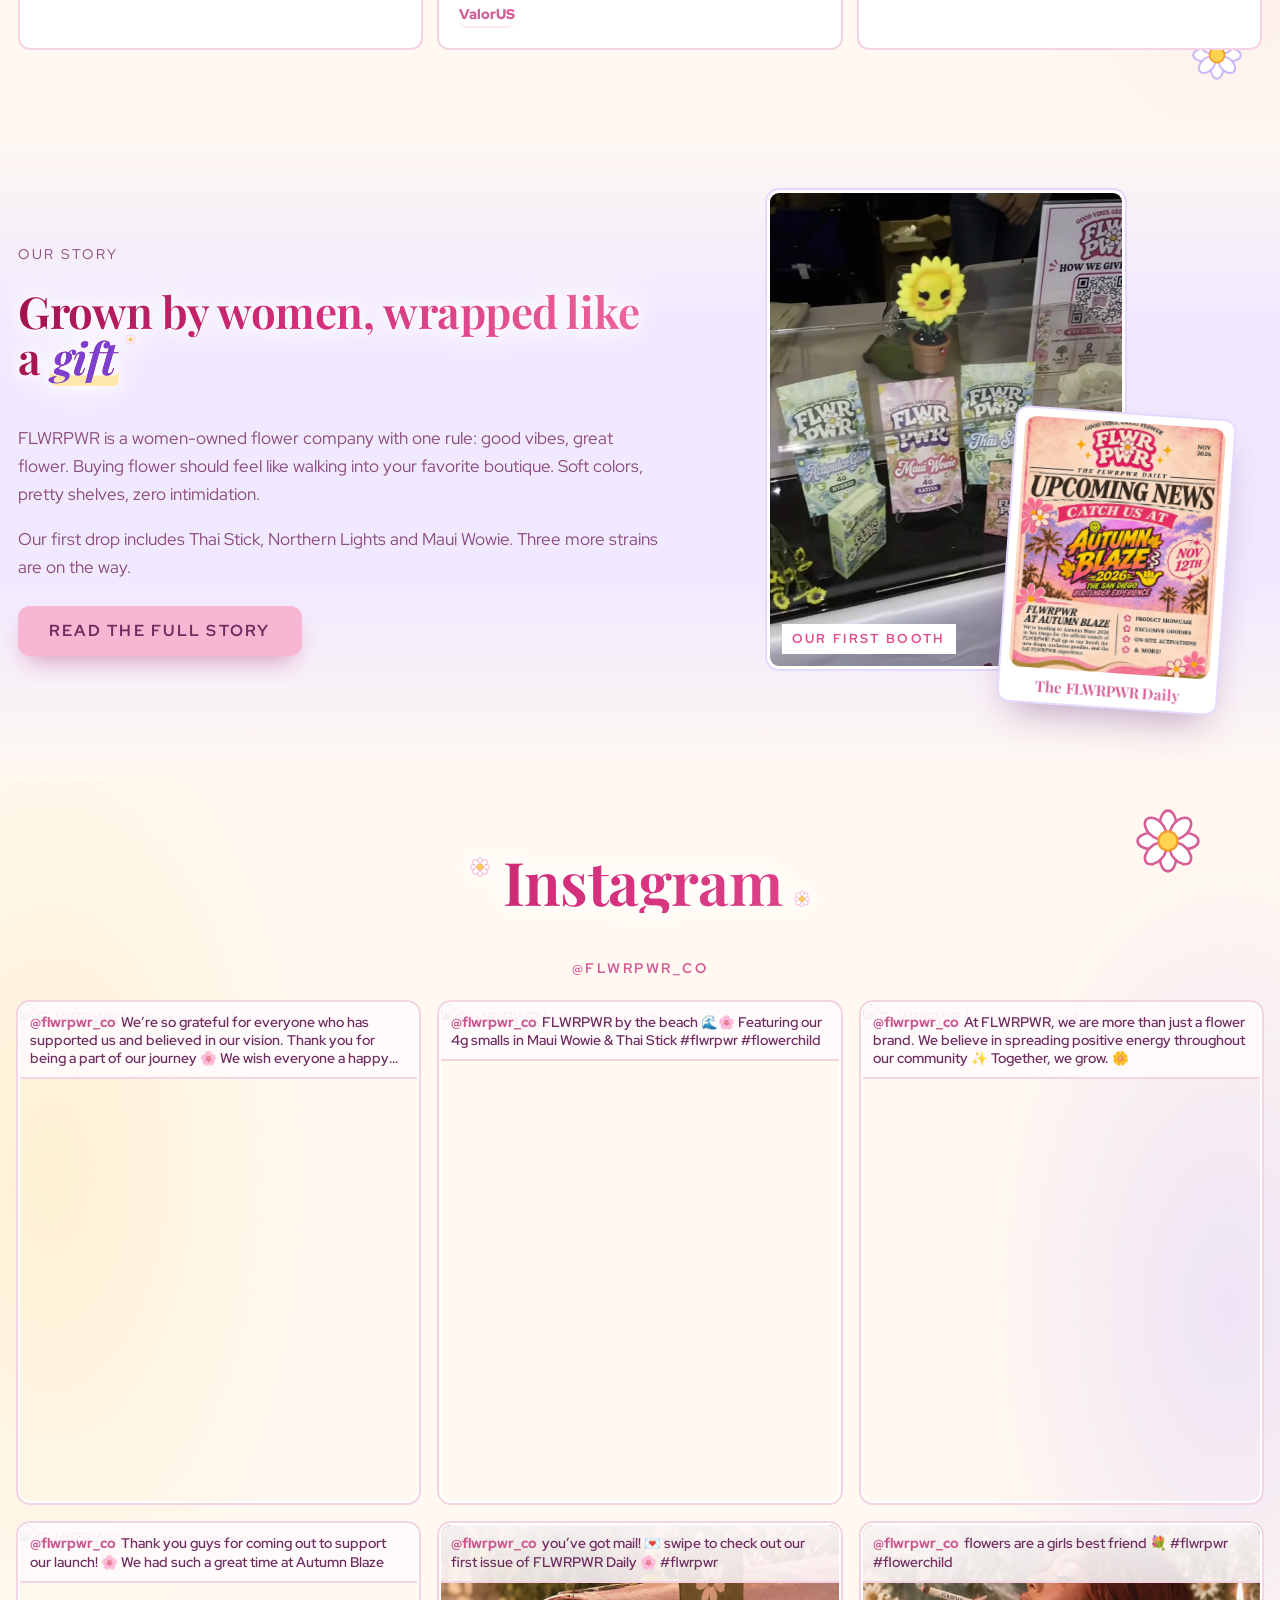
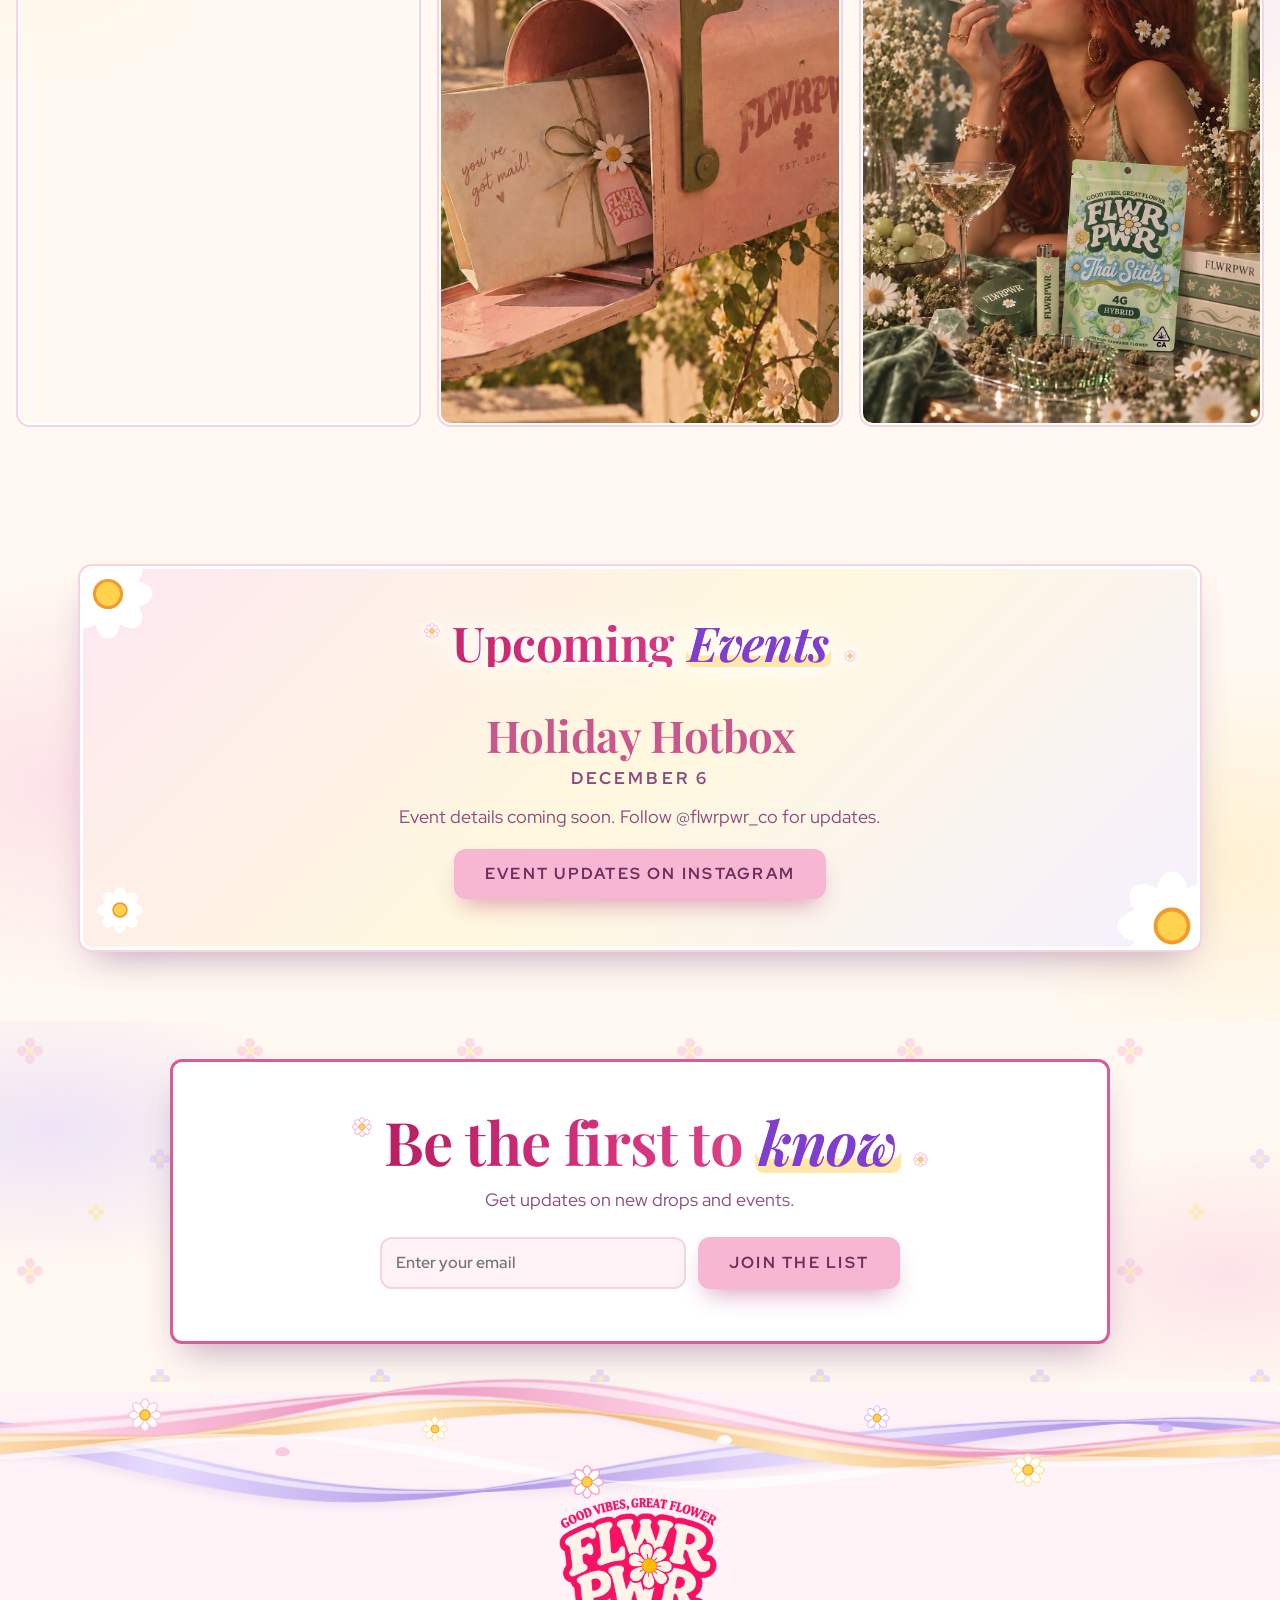
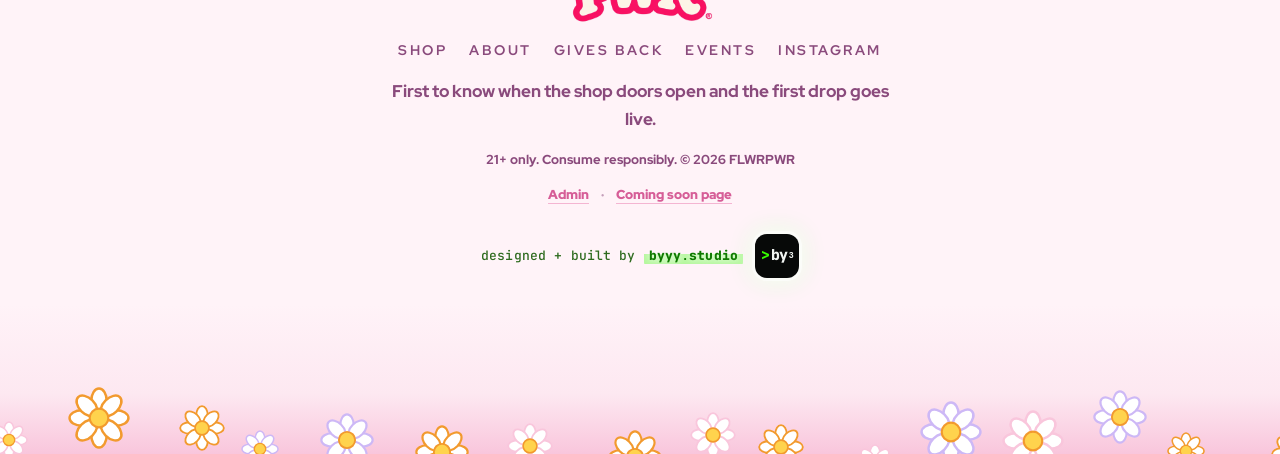
==== commit 9ac21a9f: "Fix blank Find Your Vibe on phone + reveal failsafe - Find Your Vibe cards no longer depend on the s" ====
--- a/index.html
+++ b/index.html
@@ -18,7 +18,7 @@
 <link rel="preload" href="fonts/playfair-regular.woff2" as="font" type="font/woff2" crossorigin>
 <link rel="preload" href="fonts/red-hat.woff2" as="font" type="font/woff2" crossorigin>
 <link rel="stylesheet" href="css/site.css?v=5">
-<link rel="stylesheet" href="css/soft-pastel.css?v=17">
+<link rel="stylesheet" href="css/soft-pastel.css?v=18">
 <style id="flwr-gate-css">
 
 @media (prefers-reduced-motion: reduce){
@@ -402,21 +402,21 @@
   <section class="block vibe" id="find-your-vibe">
     <h2 class="title" data-reveal><svg class="t-daisy"><use href="#i-daisy"/></svg>Find Your Vibe<svg class="t-daisy"><use href="#i-daisy"/></svg></h2>
     <div class="vibe-grid">
-      <a class="vibe-card v-sativa" href="#shop" data-vibe="sativa" data-reveal data-tilt>
+      <a class="vibe-card v-sativa" href="#shop" data-vibe="sativa" data-tilt>
         <span class="vibe-bloom b1" aria-hidden="true"><svg><use href="#i-daisy"/></svg></span><span class="vibe-bloom b2" aria-hidden="true"><svg><use href="#i-daisy"/></svg></span>
         <img class="vibe-pack" src="assets/real-pouch-maui-wowie.webp?v=2" alt="" width="528" height="807" loading="lazy">
         <svg class="vibe-icon"><use href="#i-sun"/></svg>
         <span class="vibe-name arc">Sativa</span>
         <span class="vibe-desc">Uplifting energy, creativity &amp; focus</span>
       </a>
-      <a class="vibe-card v-hybrid" href="#shop" data-vibe="hybrid" data-reveal data-tilt>
+      <a class="vibe-card v-hybrid" href="#shop" data-vibe="hybrid" data-tilt>
         <span class="vibe-bloom b1" aria-hidden="true"><svg><use href="#i-daisy"/></svg></span><span class="vibe-bloom b2" aria-hidden="true"><svg><use href="#i-daisy"/></svg></span>
         <img class="vibe-pack" src="assets/real-pouch-thai-stick.webp?v=2" alt="" width="528" height="807" loading="lazy">
         <svg class="vibe-icon"><use href="#i-bloom"/></svg>
         <span class="vibe-name arc">Hybrid</span>
         <span class="vibe-desc">Balanced vibes for mind &amp; body</span>
       </a>
-      <a class="vibe-card v-indica" href="#shop" data-vibe="indica" data-reveal data-tilt>
+      <a class="vibe-card v-indica" href="#shop" data-vibe="indica" data-tilt>
         <span class="vibe-bloom b1" aria-hidden="true"><svg><use href="#i-daisy"/></svg></span><span class="vibe-bloom b2" aria-hidden="true"><svg><use href="#i-daisy"/></svg></span>
         <img class="vibe-pack" src="assets/real-pouch-northern-lights.webp?v=2" alt="" width="528" height="807" loading="lazy">
         <svg class="vibe-icon"><use href="#i-moon"/></svg>
--- a/css/soft-pastel.css
+++ b/css/soft-pastel.css
@@ -490,3 +490,19 @@
 .insta{--wa:rgba(255,226,150,.32);--wb:rgba(208,190,255,.36);--wy2:40%}
 :root[data-theme="dark"] main section.block::after{opacity:.4}
 @media (prefers-reduced-motion:reduce){main section.block::after{animation:none}}
+/* ---------- 28. reveal failsafe + shop-banner life (Nov 27) ---------- */
+/* Reveal failsafe: the scroll-reveal adds .in via IntersectionObserver plus
+   a scroll-frame fallback. On fast flick-scrolls (phones) the observer can
+   miss elements, leaving them stuck at opacity:0, a blank section. This
+   timed failsafe guarantees any [data-reveal] that never got .in still
+   fades in, so no section can stay blank. Elements the observer catches
+   are unaffected (they already have .in, so :not(.in) stops matching). */
+@media (prefers-reduced-motion:no-preference){
+  [data-reveal]:not(.in){animation:reveal-failsafe .7s ease 2.2s forwards}
+}
+@keyframes reveal-failsafe{to{opacity:1;transform:none}}
+/* Shop banner: the pale top of the shop gets a slow, soft breathe on the
+   sunburst glow so it reads as alive, not empty. Gentle on purpose. */
+.shop-banner .sunburst{animation:sunbreathe 9s ease-in-out infinite}
+@keyframes sunbreathe{0%,100%{opacity:.75;transform:scale(1)}50%{opacity:1;transform:scale(1.08)}}
+@media (prefers-reduced-motion:reduce){.shop-banner .sunburst{animation:none}}
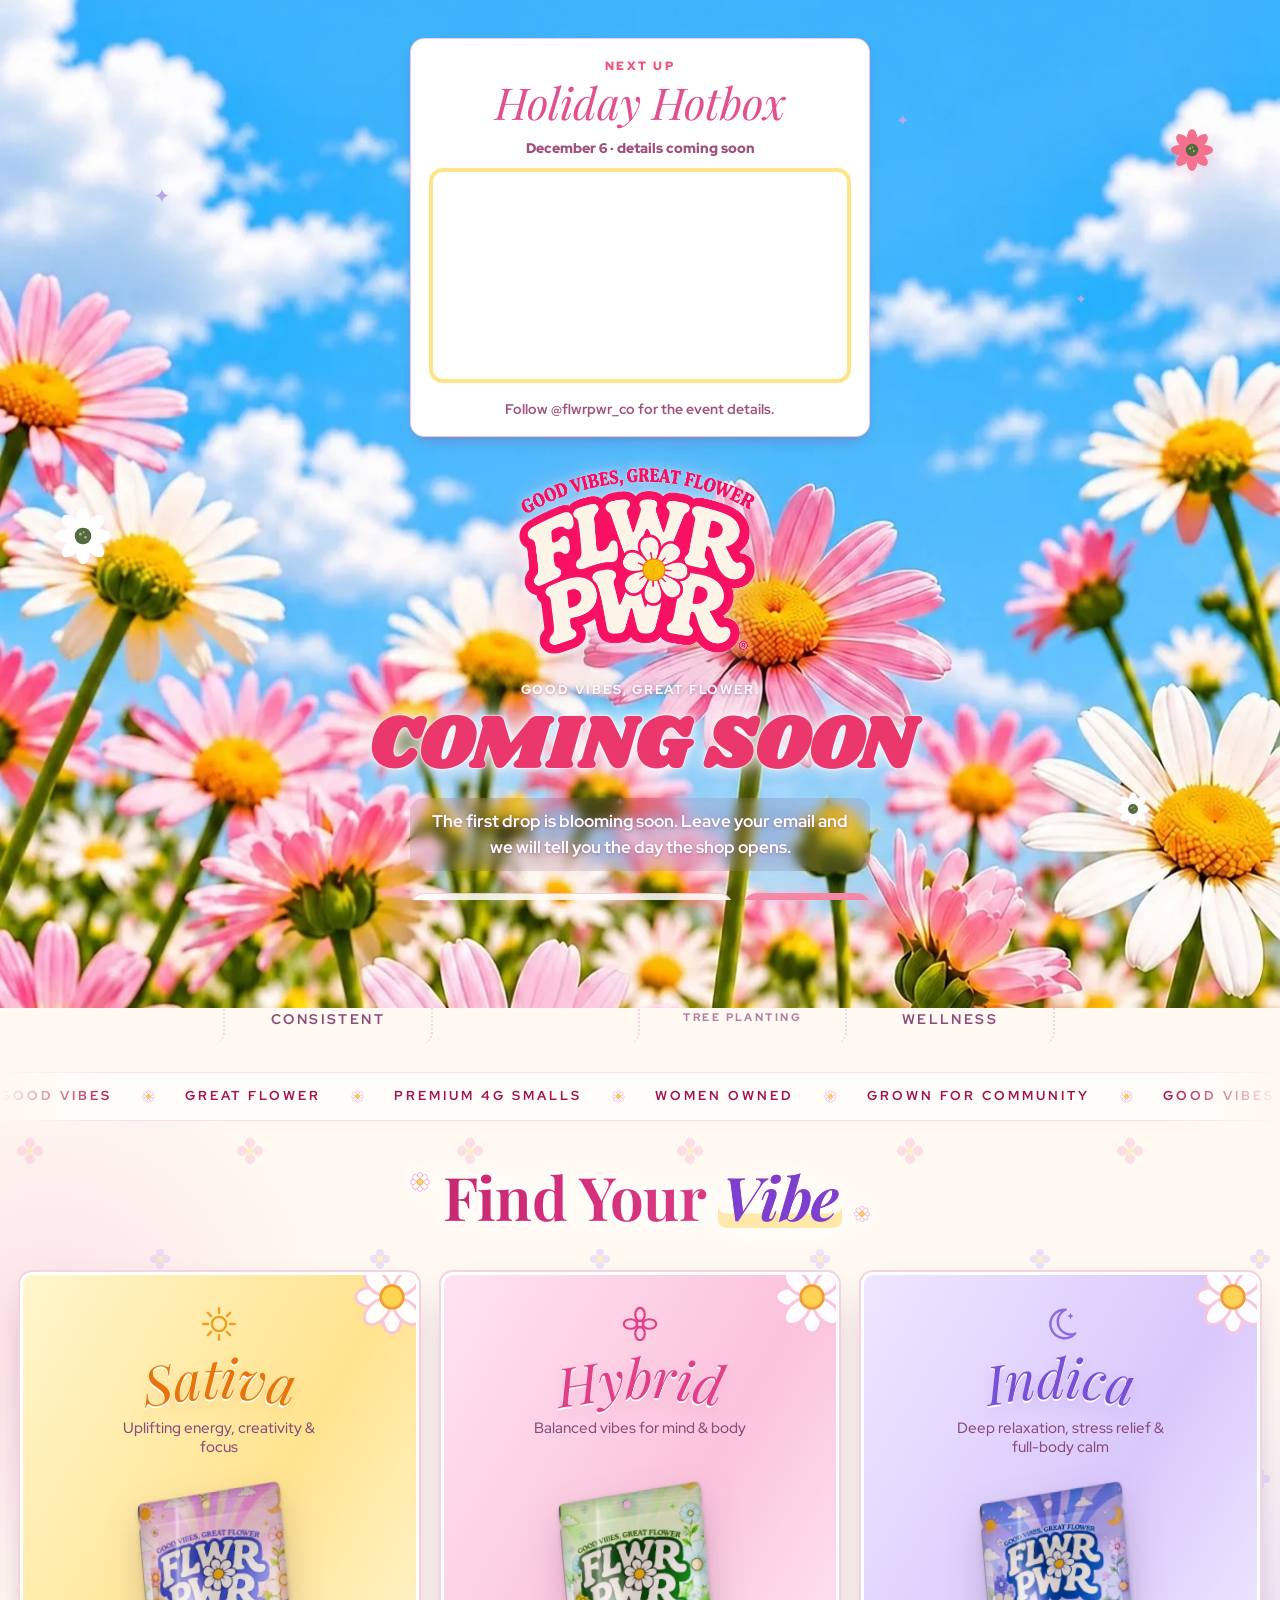
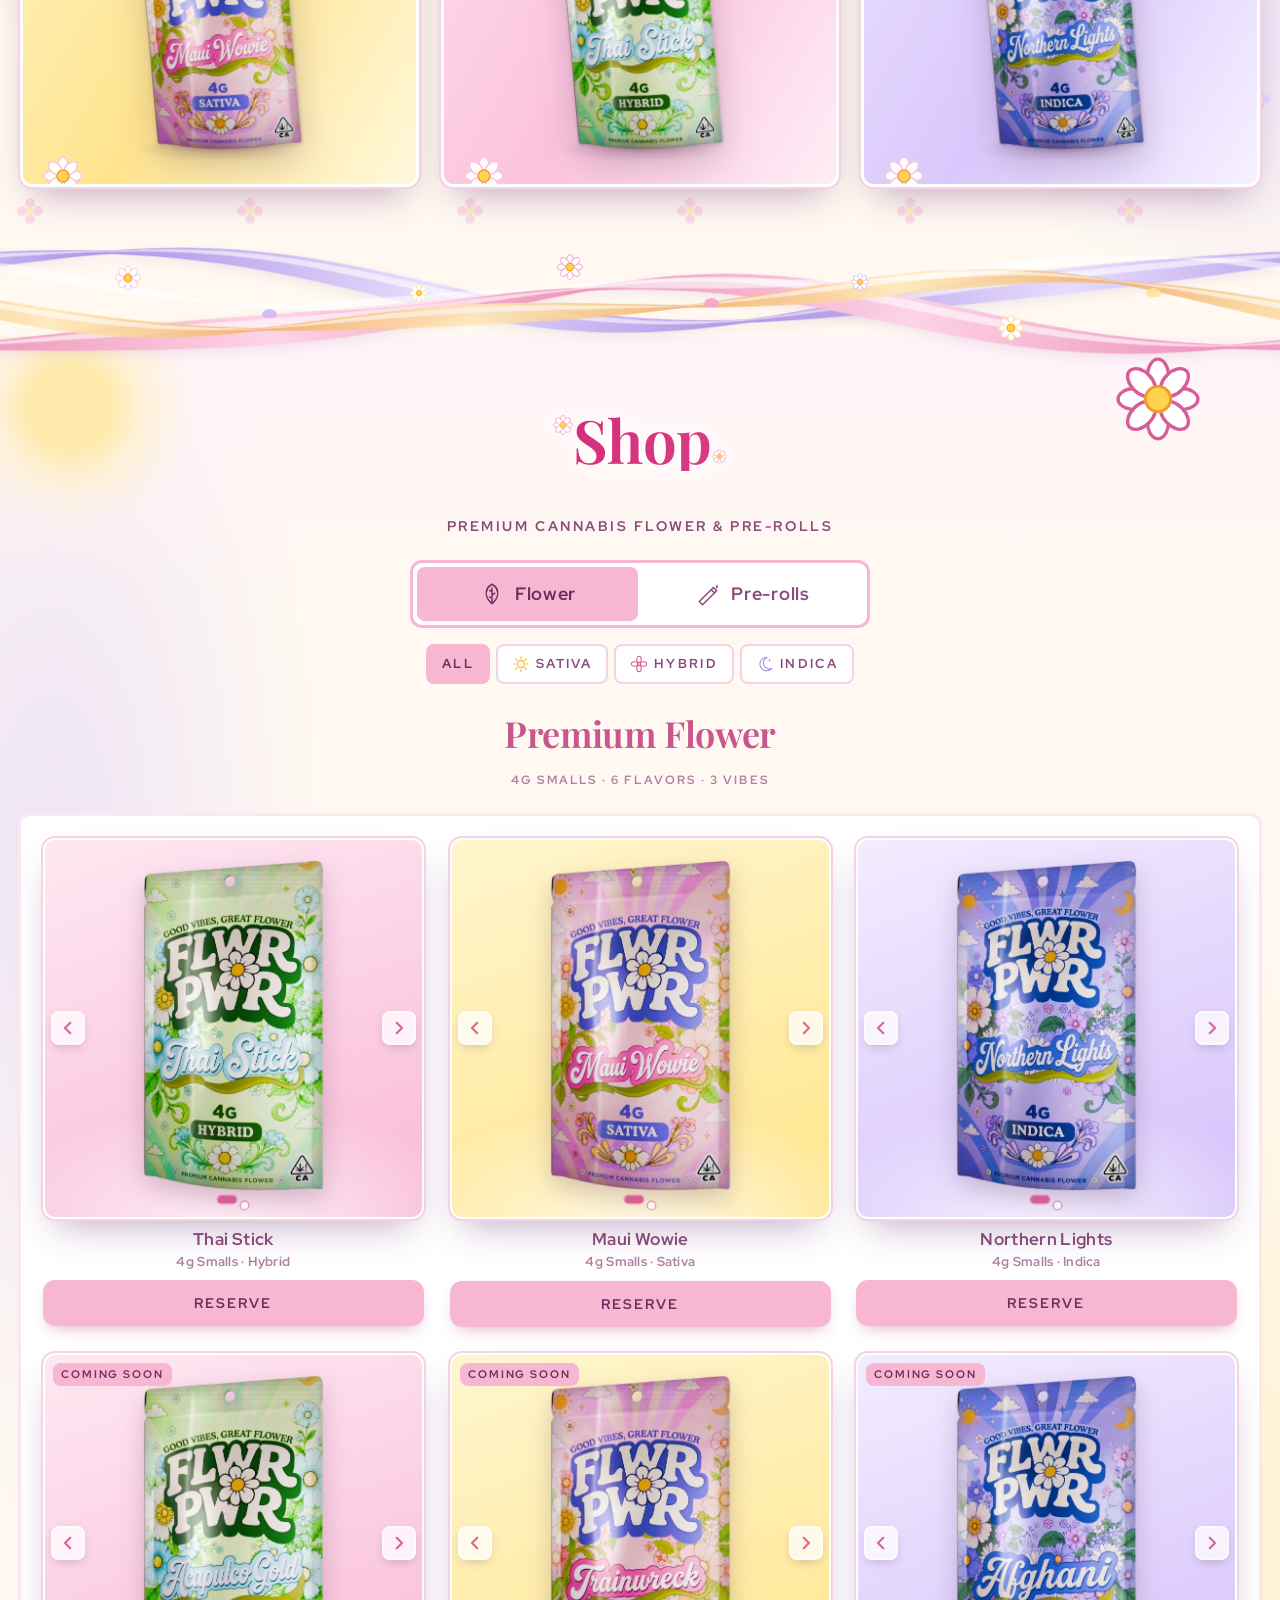
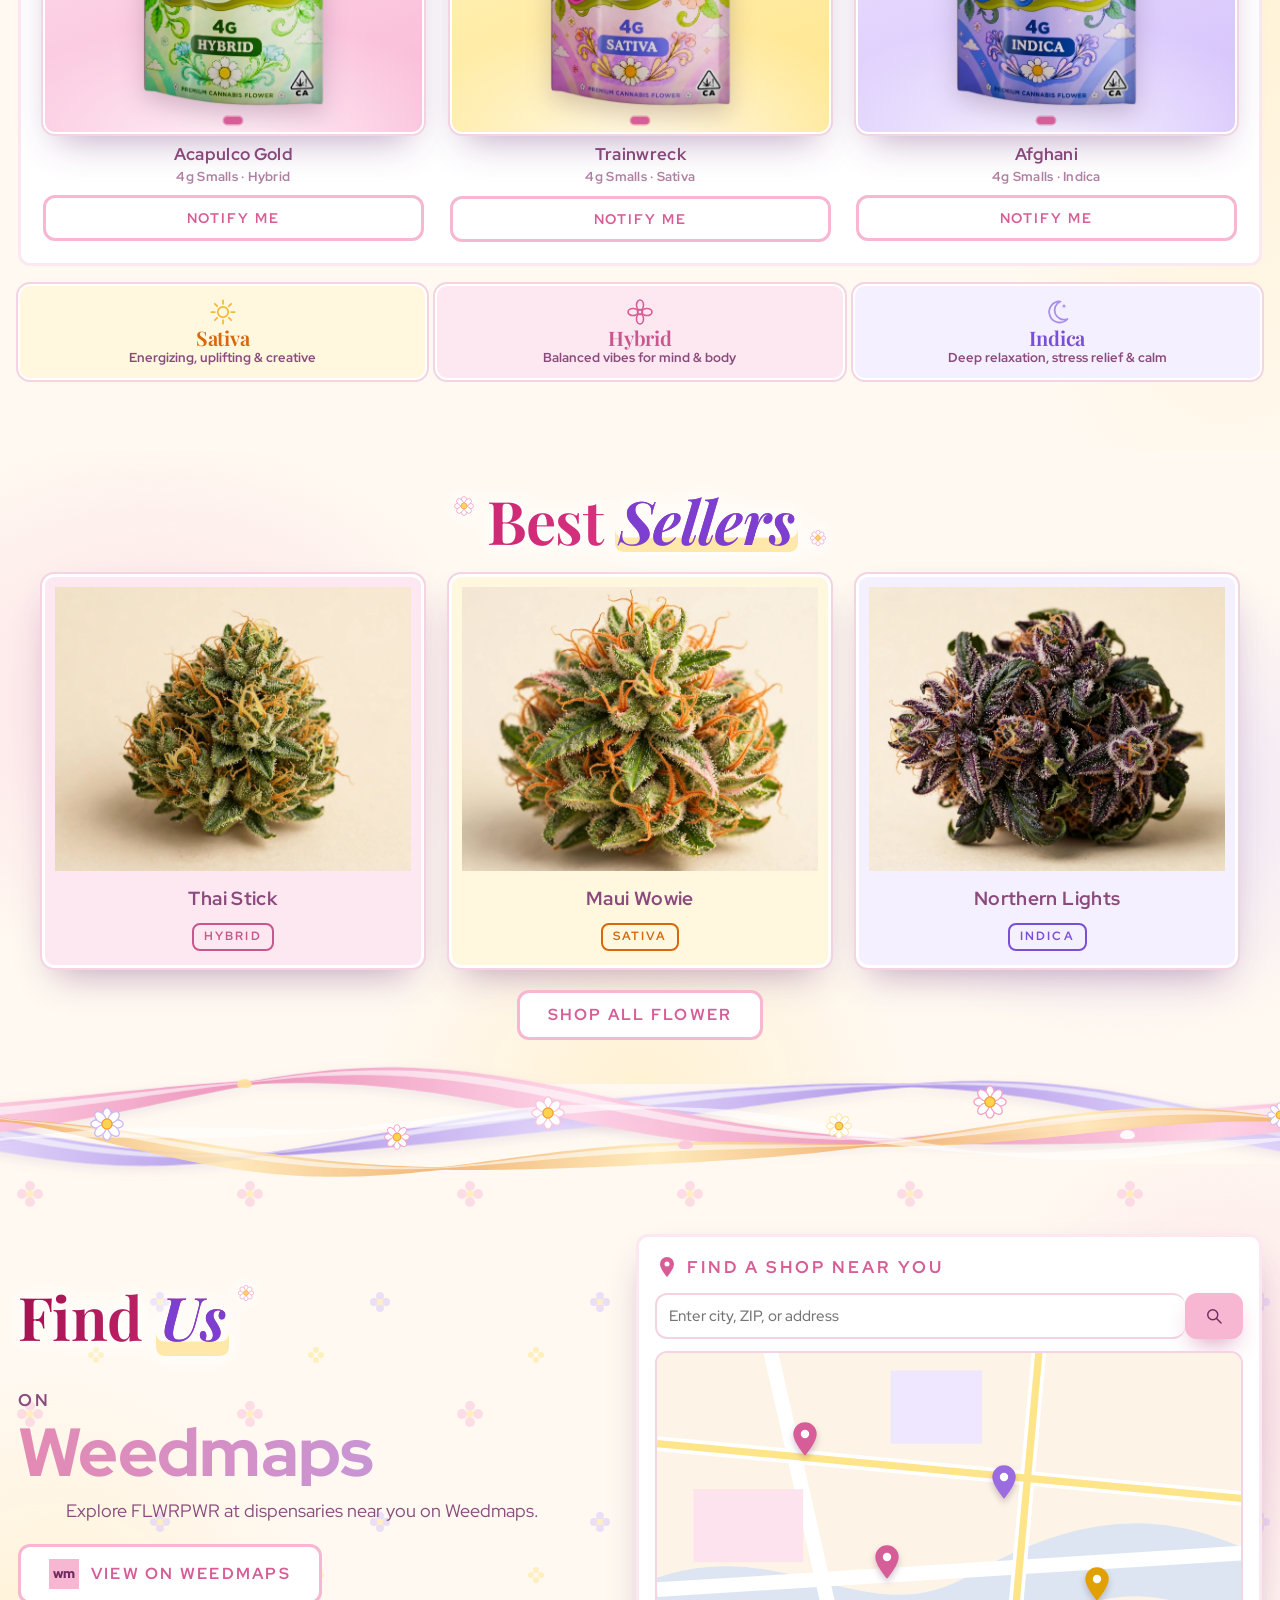
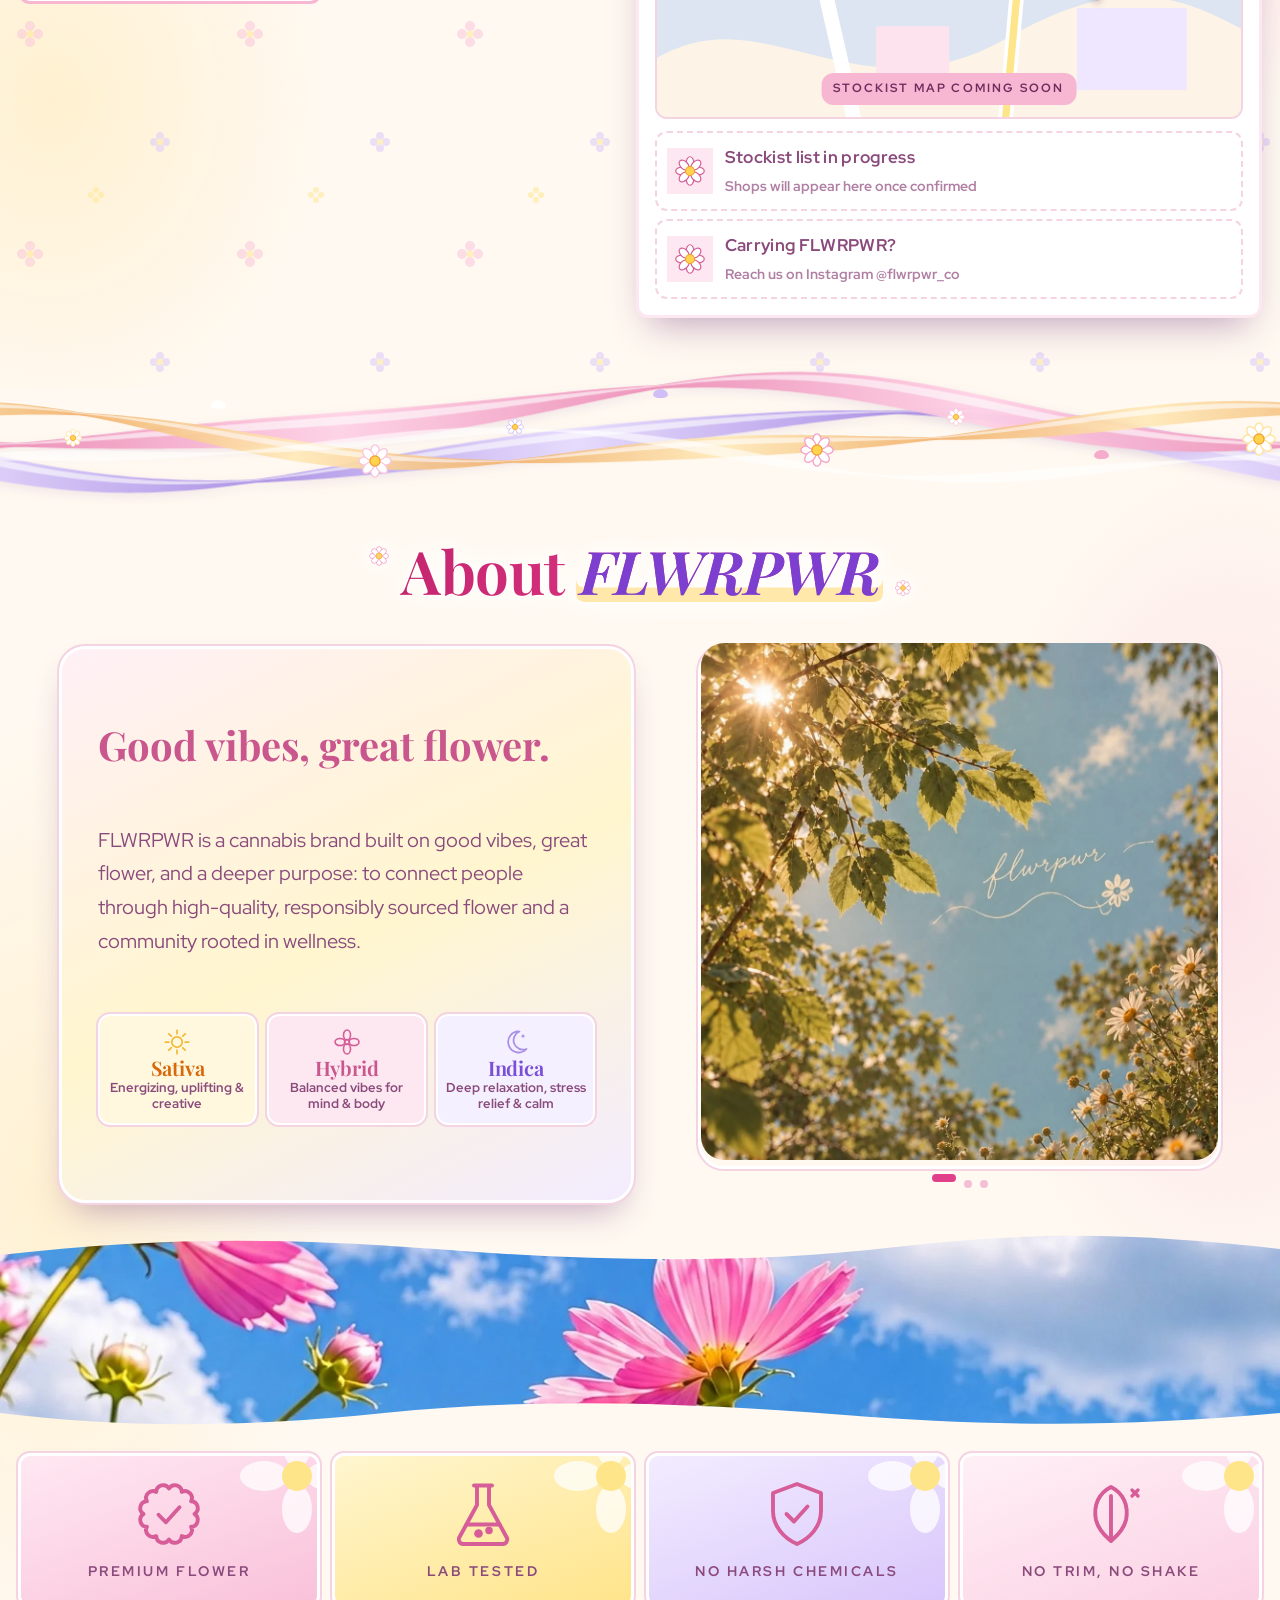
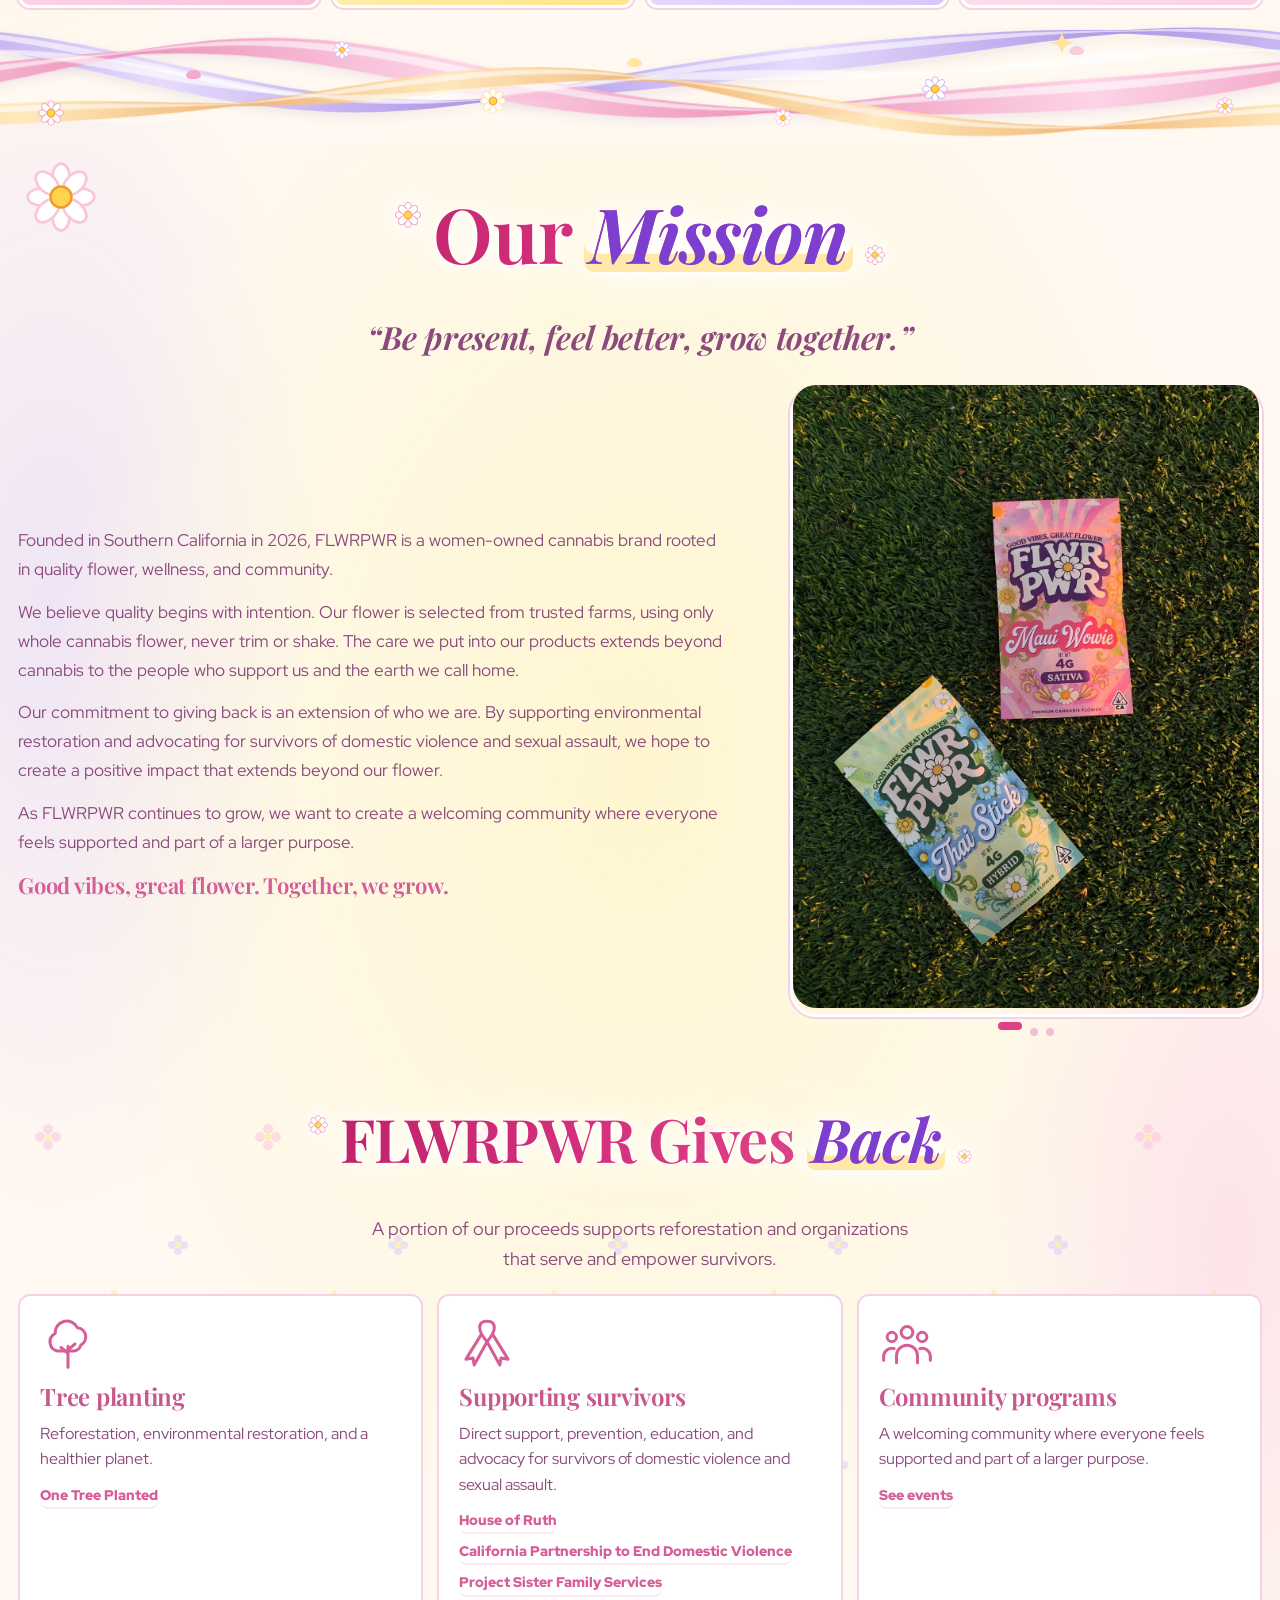
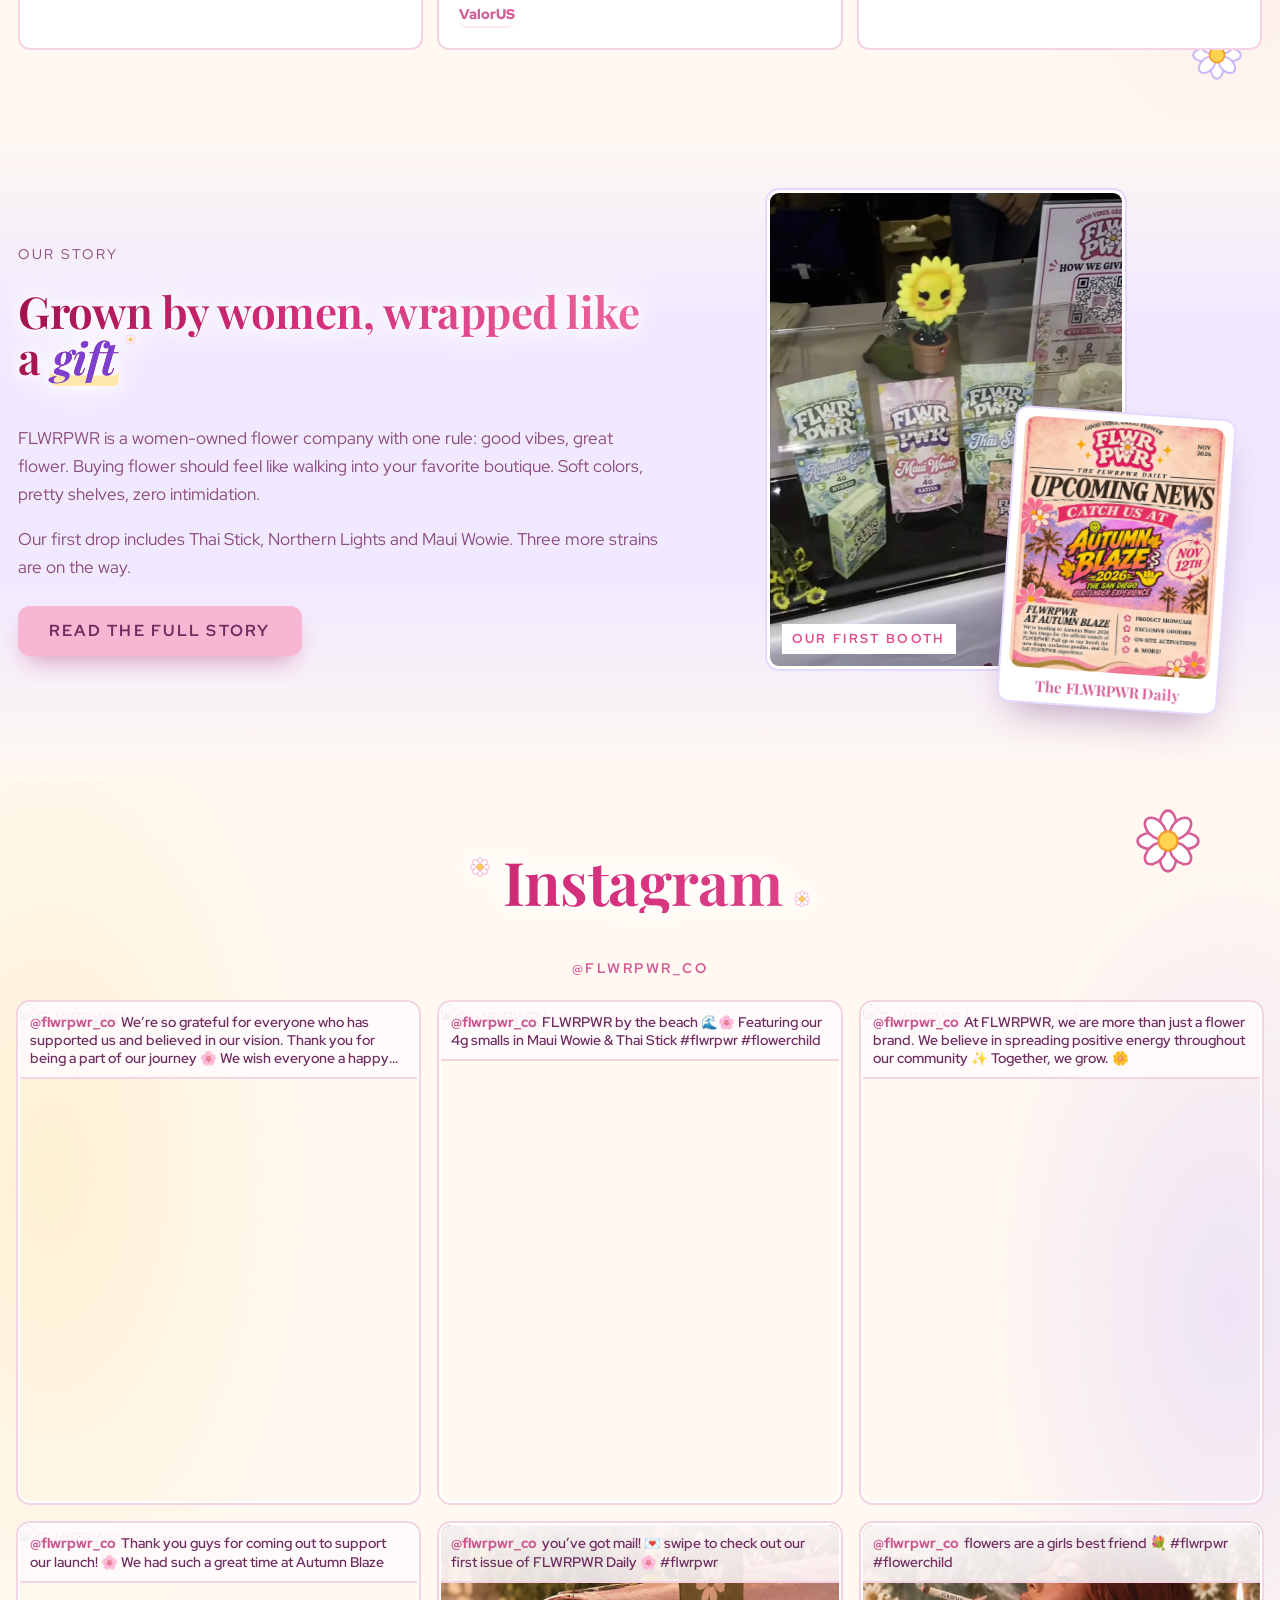
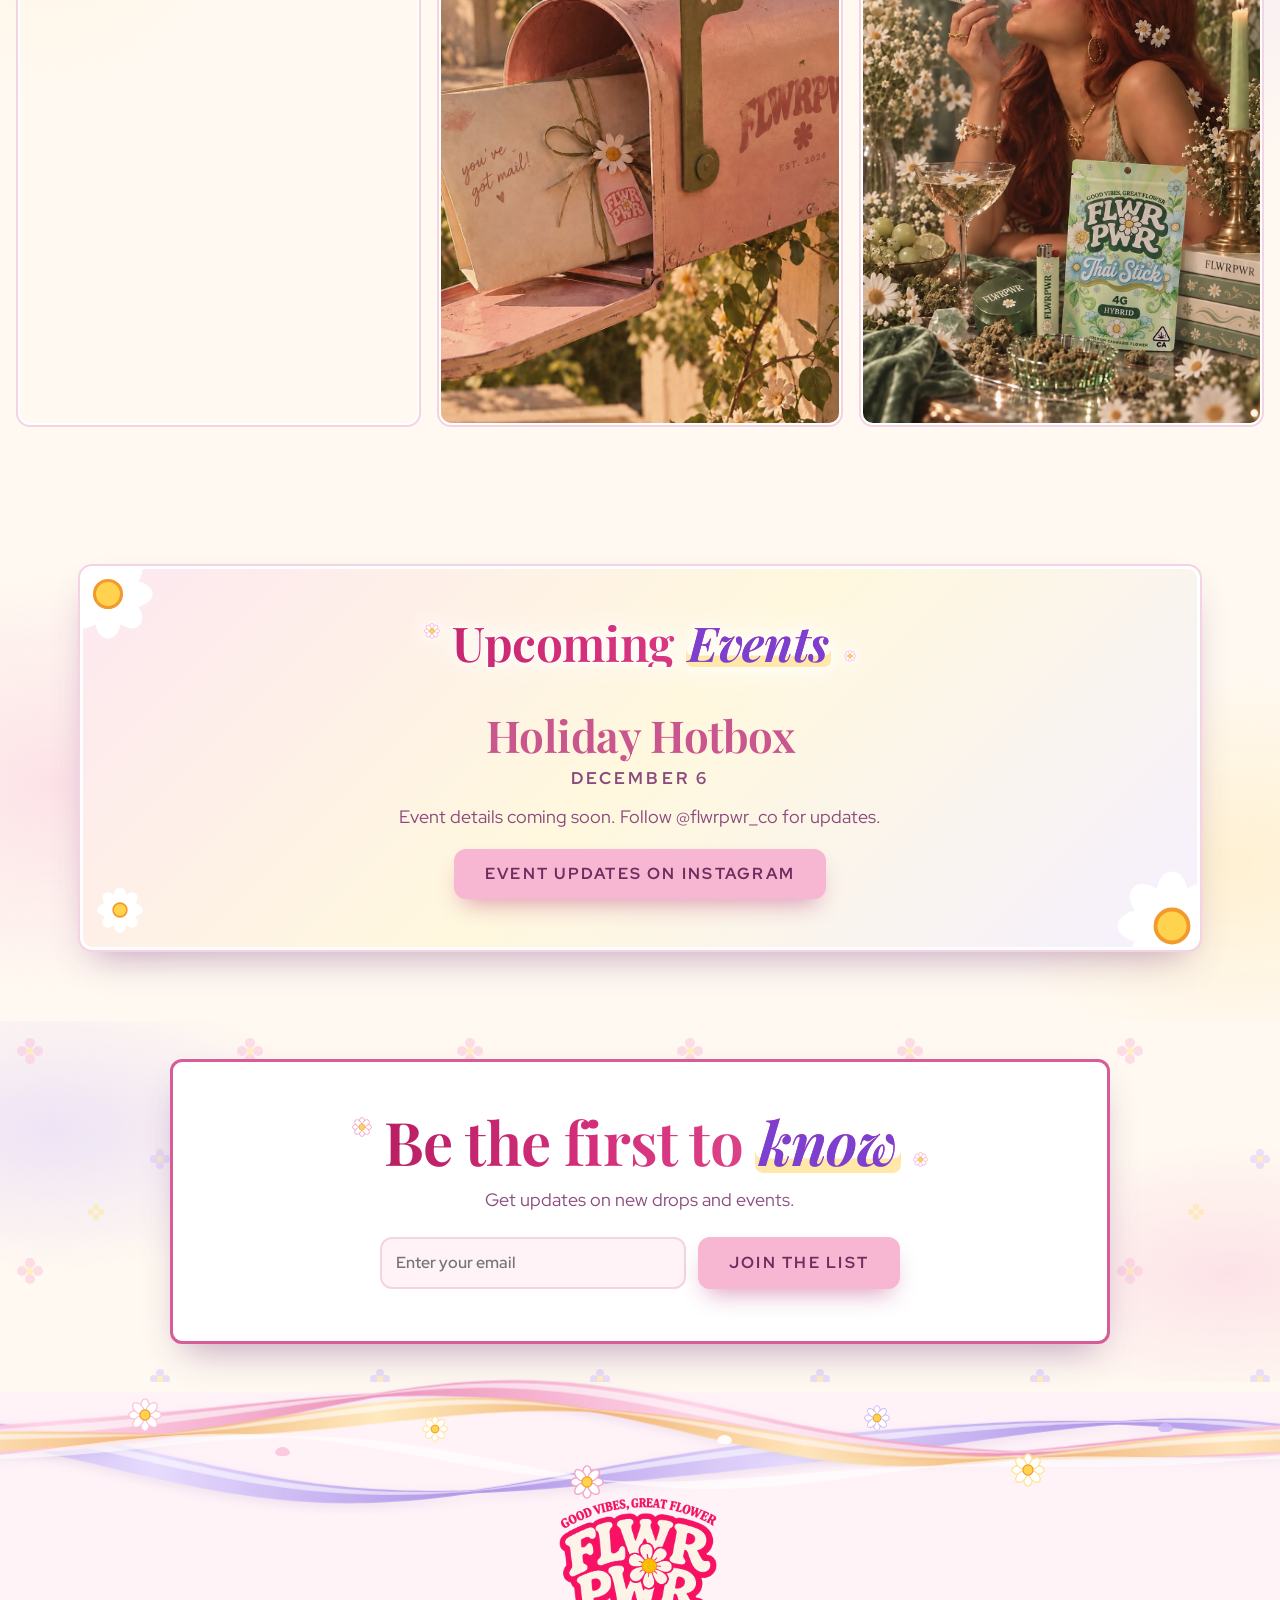
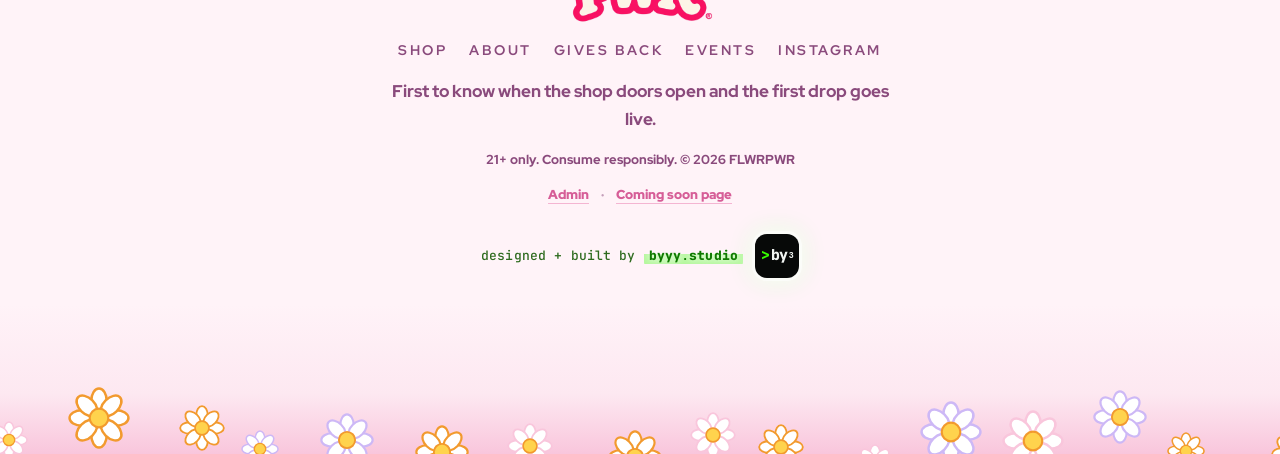
==== commit cc2310b4: "Densify About + shop, add flower cursor (Nov 27) About: the text column was a 3-line lede centered a" ====
--- a/index.html
+++ b/index.html
@@ -18,7 +18,7 @@
 <link rel="preload" href="fonts/playfair-regular.woff2" as="font" type="font/woff2" crossorigin>
 <link rel="preload" href="fonts/red-hat.woff2" as="font" type="font/woff2" crossorigin>
 <link rel="stylesheet" href="css/site.css?v=5">
-<link rel="stylesheet" href="css/soft-pastel.css?v=18">
+<link rel="stylesheet" href="css/soft-pastel.css?v=19">
 <style id="flwr-gate-css">
 
 @media (prefers-reduced-motion: reduce){
@@ -534,7 +534,15 @@
   <section class="block about" id="about">
     <h2 class="title" data-reveal><svg class="t-daisy"><use href="#i-daisy"/></svg>About FLWRPWR<svg class="t-daisy"><use href="#i-daisy"/></svg></h2>
     <div class="about-grid">
-      <p class="lede" data-reveal data-content="about">FLWRPWR is a cannabis brand built on good vibes, great flower, and a deeper purpose: to connect people through high-quality, responsibly sourced flower and a community rooted in wellness.</p>
+      <div class="about-copy" data-reveal>
+        <p class="about-quote">Good vibes, great flower.</p>
+        <p class="lede" data-reveal data-content="about">FLWRPWR is a cannabis brand built on good vibes, great flower, and a deeper purpose: to connect people through high-quality, responsibly sourced flower and a community rooted in wellness.</p>
+        <div class="about-vibes">
+          <div class="vt t-sativa"><svg><use href="#i-sun"/></svg><b>Sativa</b><span>Energizing, uplifting &amp; creative</span></div>
+          <div class="vt t-hybrid"><svg><use href="#i-bloom"/></svg><b>Hybrid</b><span>Balanced vibes for mind &amp; body</span></div>
+          <div class="vt t-indica"><svg><use href="#i-moon"/></svg><b>Indica</b><span>Deep relaxation, stress relief &amp; calm</span></div>
+        </div>
+      </div>
       <figure class="about-photo rotator" data-rotate data-reveal><img class="on" src="assets/rot-about-tree.webp" alt="Sunlight through the trees with the FLWRPWR script in the sky" loading="lazy"><img src="assets/rot-about-mailbox.webp" alt="A pink FLWRPWR mailbox holding a letter and a daisy" loading="lazy"><img src="assets/rot-about-lake.webp" alt="Taking in the lake view with FLWRPWR" loading="lazy"><span class="rot-dots"><button type="button" aria-label="Photo 1 of 3" class="on"></button><button type="button" aria-label="Photo 2 of 3"></button><button type="button" aria-label="Photo 3 of 3"></button></span></figure>
     </div>
     <div class="meadow" aria-hidden="true"><div class="meadow-img" data-parallax="0.12"></div><span class="petals" data-petals="6"></span></div>
@@ -711,5 +719,6 @@
 <script src="sections.js" defer></script>
 <script src="signup.js?v=1" defer></script>
 <script src="gallery.js?v=1" defer></script>
+<script src="cursor.js" defer></script>
 </body>
 </html>
--- a/css/soft-pastel.css
+++ b/css/soft-pastel.css
@@ -506,3 +506,35 @@
 .shop-banner .sunburst{animation:sunbreathe 9s ease-in-out infinite}
 @keyframes sunbreathe{0%,100%{opacity:.75;transform:scale(1)}50%{opacity:1;transform:scale(1.08)}}
 @media (prefers-reduced-motion:reduce){.shop-banner .sunburst{animation:none}}
+/* ---------- 29. About densify + wider shop (Nov 27) ---------- */
+/* About: the text column was a 3-line lede centered against a tall square
+   photo, leaving ~245px of empty cream above and below it. Fill the column
+   with a designed panel (pull-quote + bigger lede + vibe legend) that
+   stretches to the photo height, so the column reads as a full card. */
+@media (min-width:900px){
+  .about-grid{align-items:stretch}
+}
+.about-copy{
+  display:flex;flex-direction:column;justify-content:space-evenly;gap:18px;
+  padding:clamp(22px,3vw,36px);
+  border-radius:26px;
+  background:linear-gradient(155deg,#fff0f6 0%,#fff6cf 52%,#f3ecff 100%);
+  border:3px solid #fff;outline:2px solid var(--line);
+  box-shadow:var(--sh-lg);
+}
+.about-quote{
+  font-family:var(--display);font-weight:700;
+  font-size:clamp(28px,3.2vw,40px);line-height:1.08;
+  color:var(--pink-deep);margin:0;
+}
+.about .lede{margin:0;font-size:clamp(19px,1.6vw,23px);line-height:1.65}
+.about-vibes{display:grid;grid-template-columns:repeat(3,1fr);gap:10px}
+.about-vibes .vt{padding:12px 6px}
+@media (max-width:899px){
+  .about-copy{gap:16px;padding:22px 18px}
+  .about-quote{text-align:center}
+  .about .lede{text-align:center}
+}
+/* Shop: widen the homepage shop section so the product cards are bigger
+   and the side margins shrink (1180px -> 1320px). */
+.block.shop{max-width:1320px}
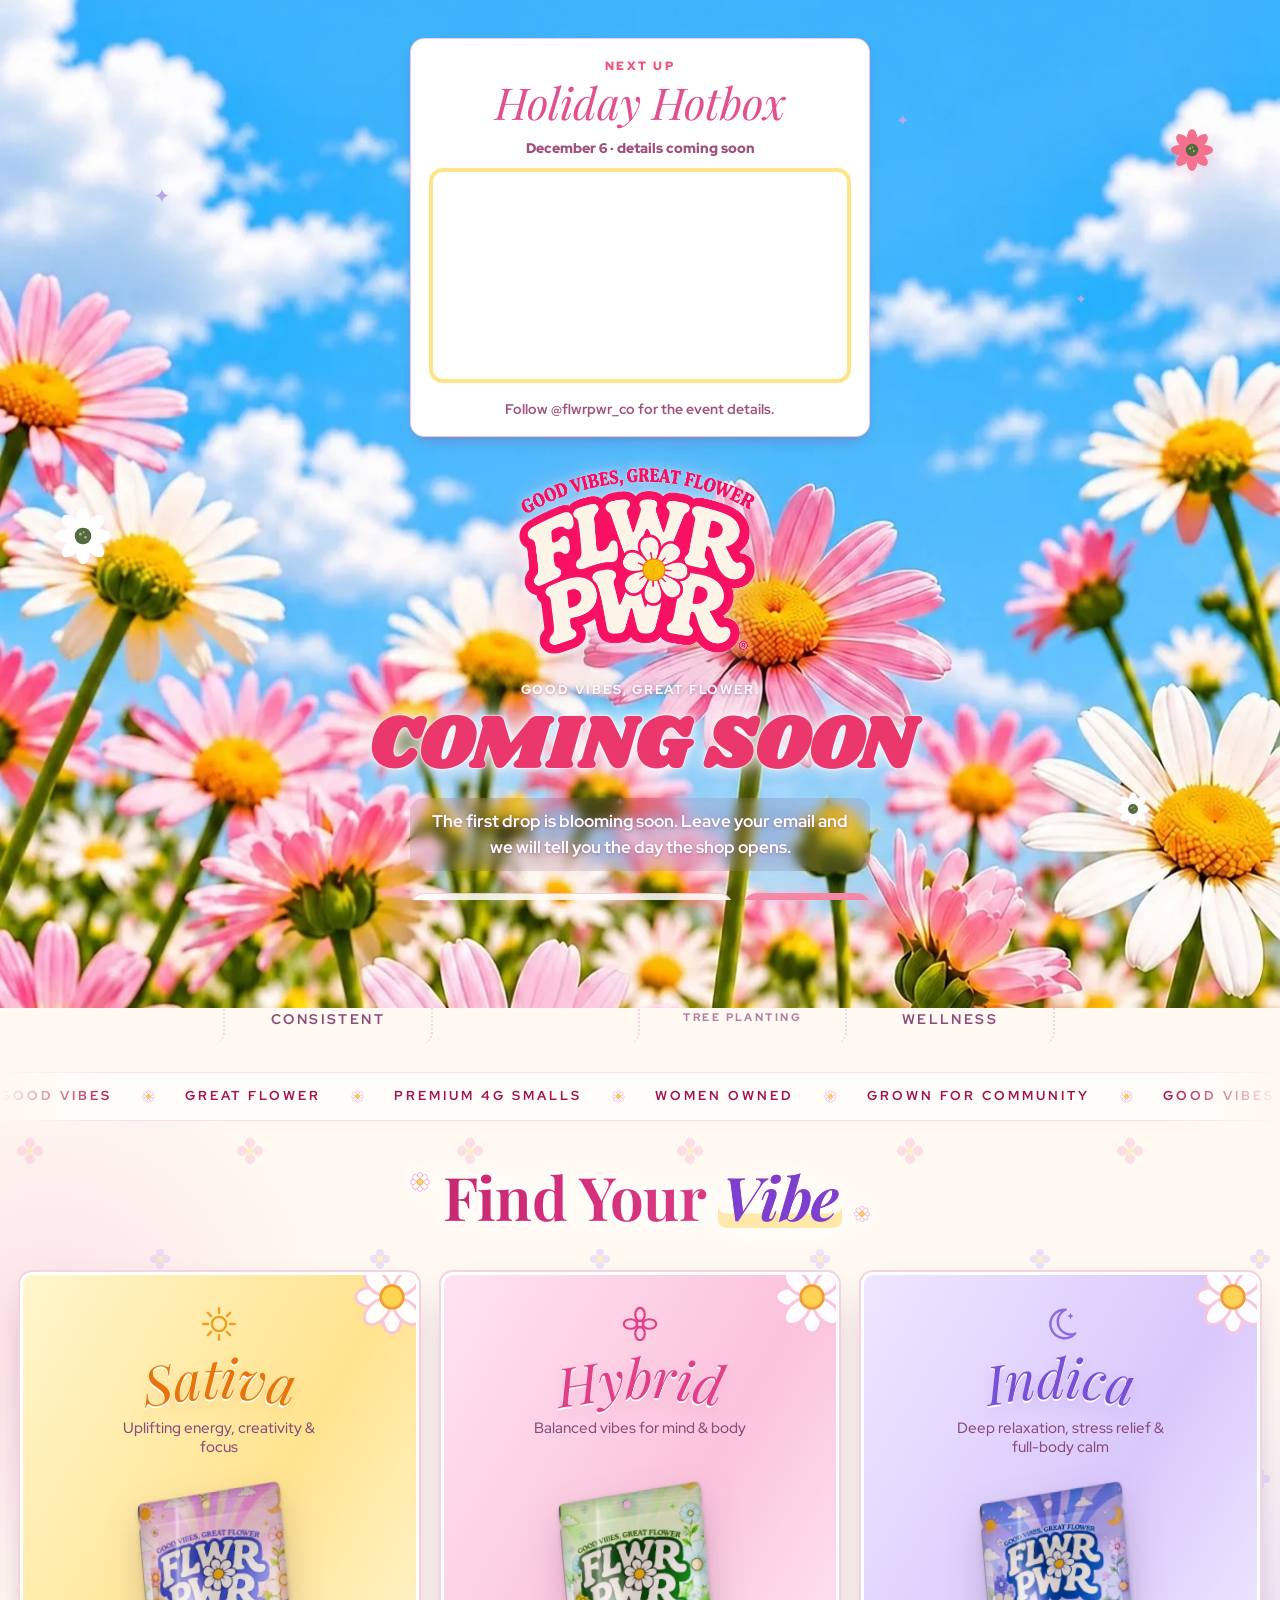
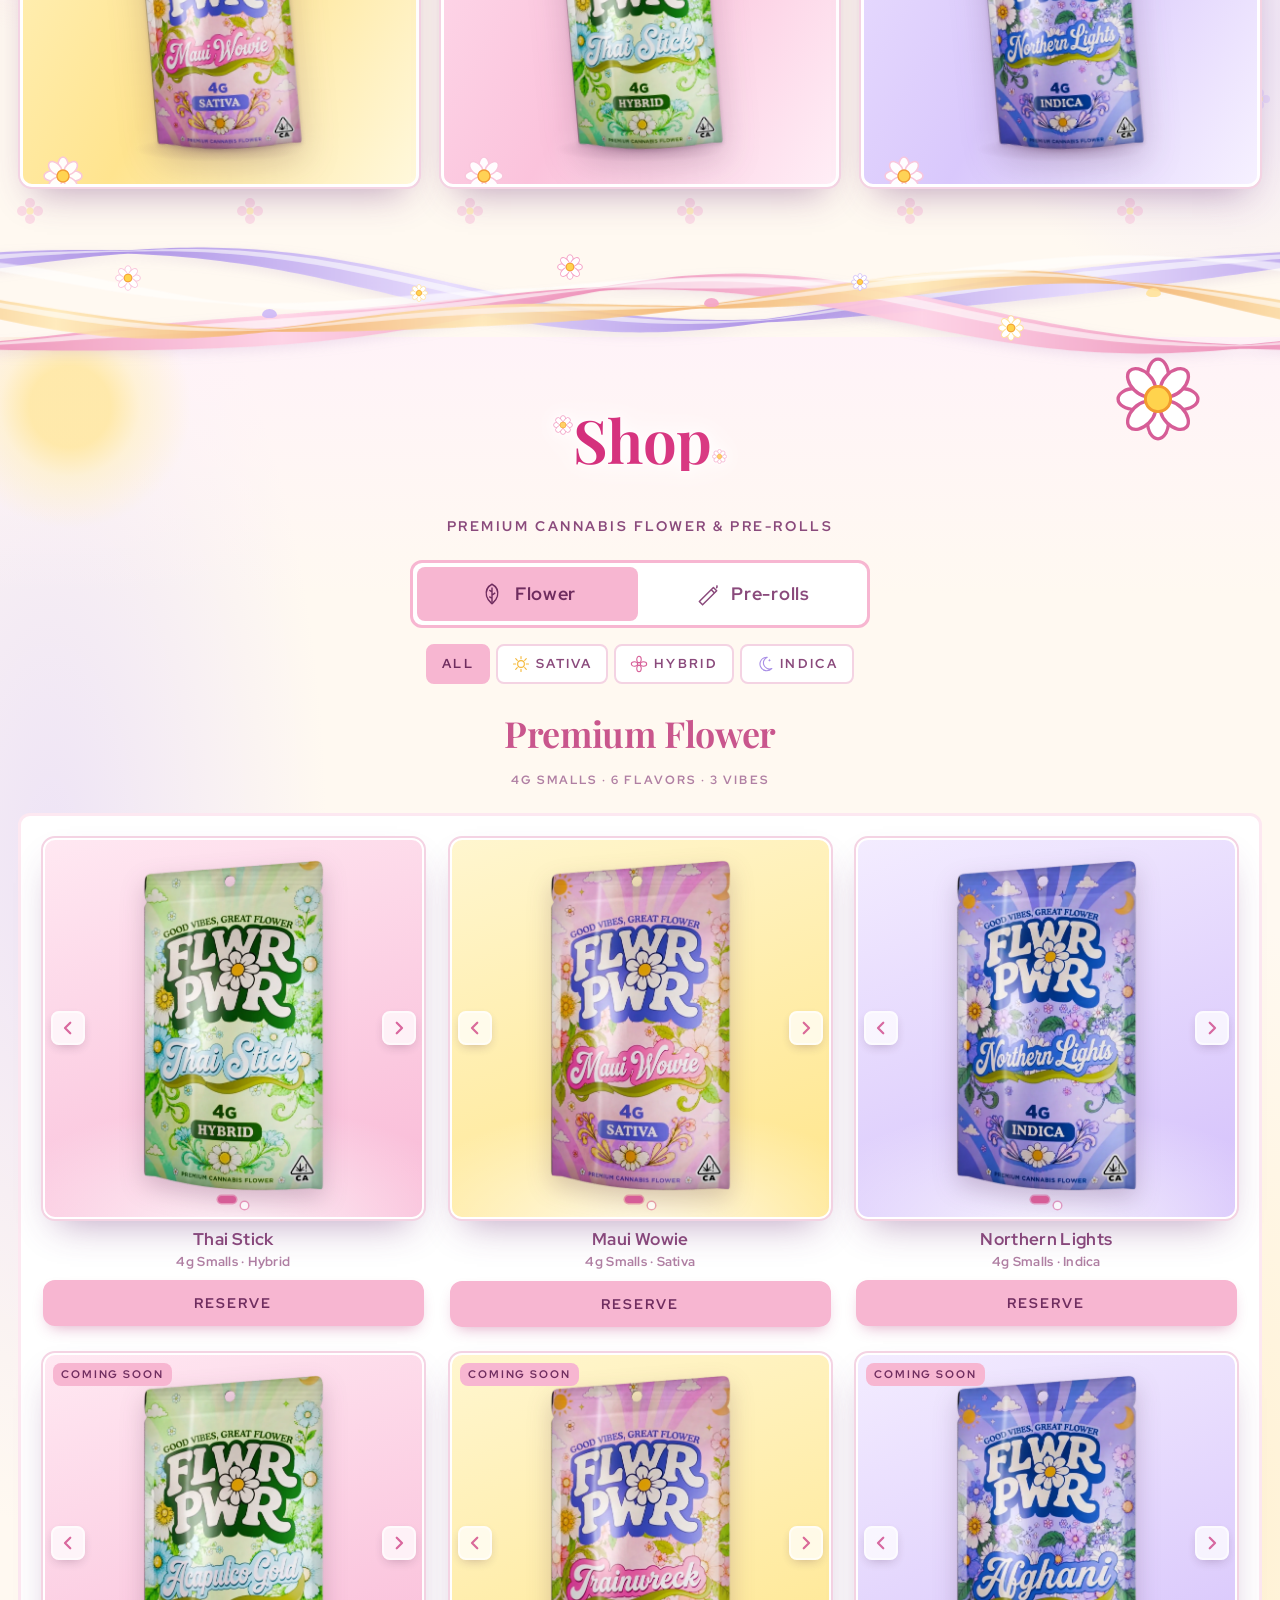
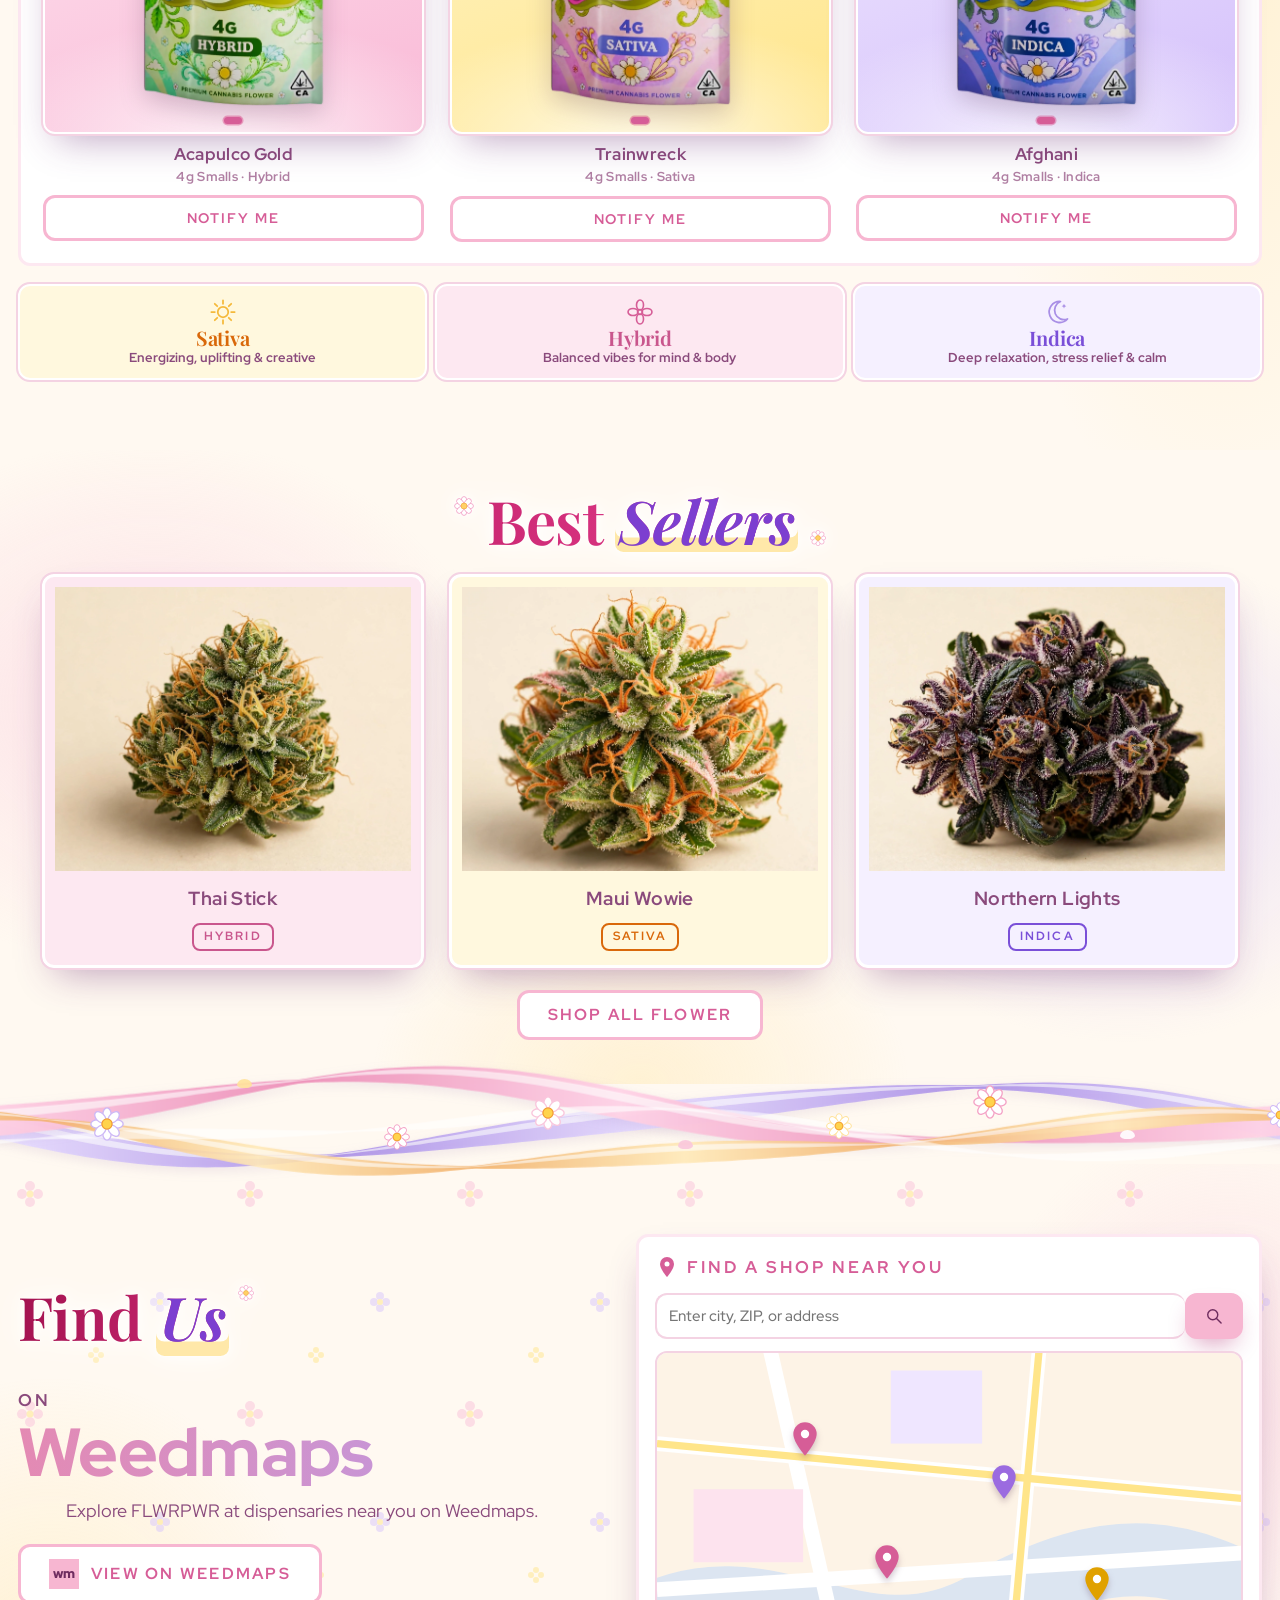
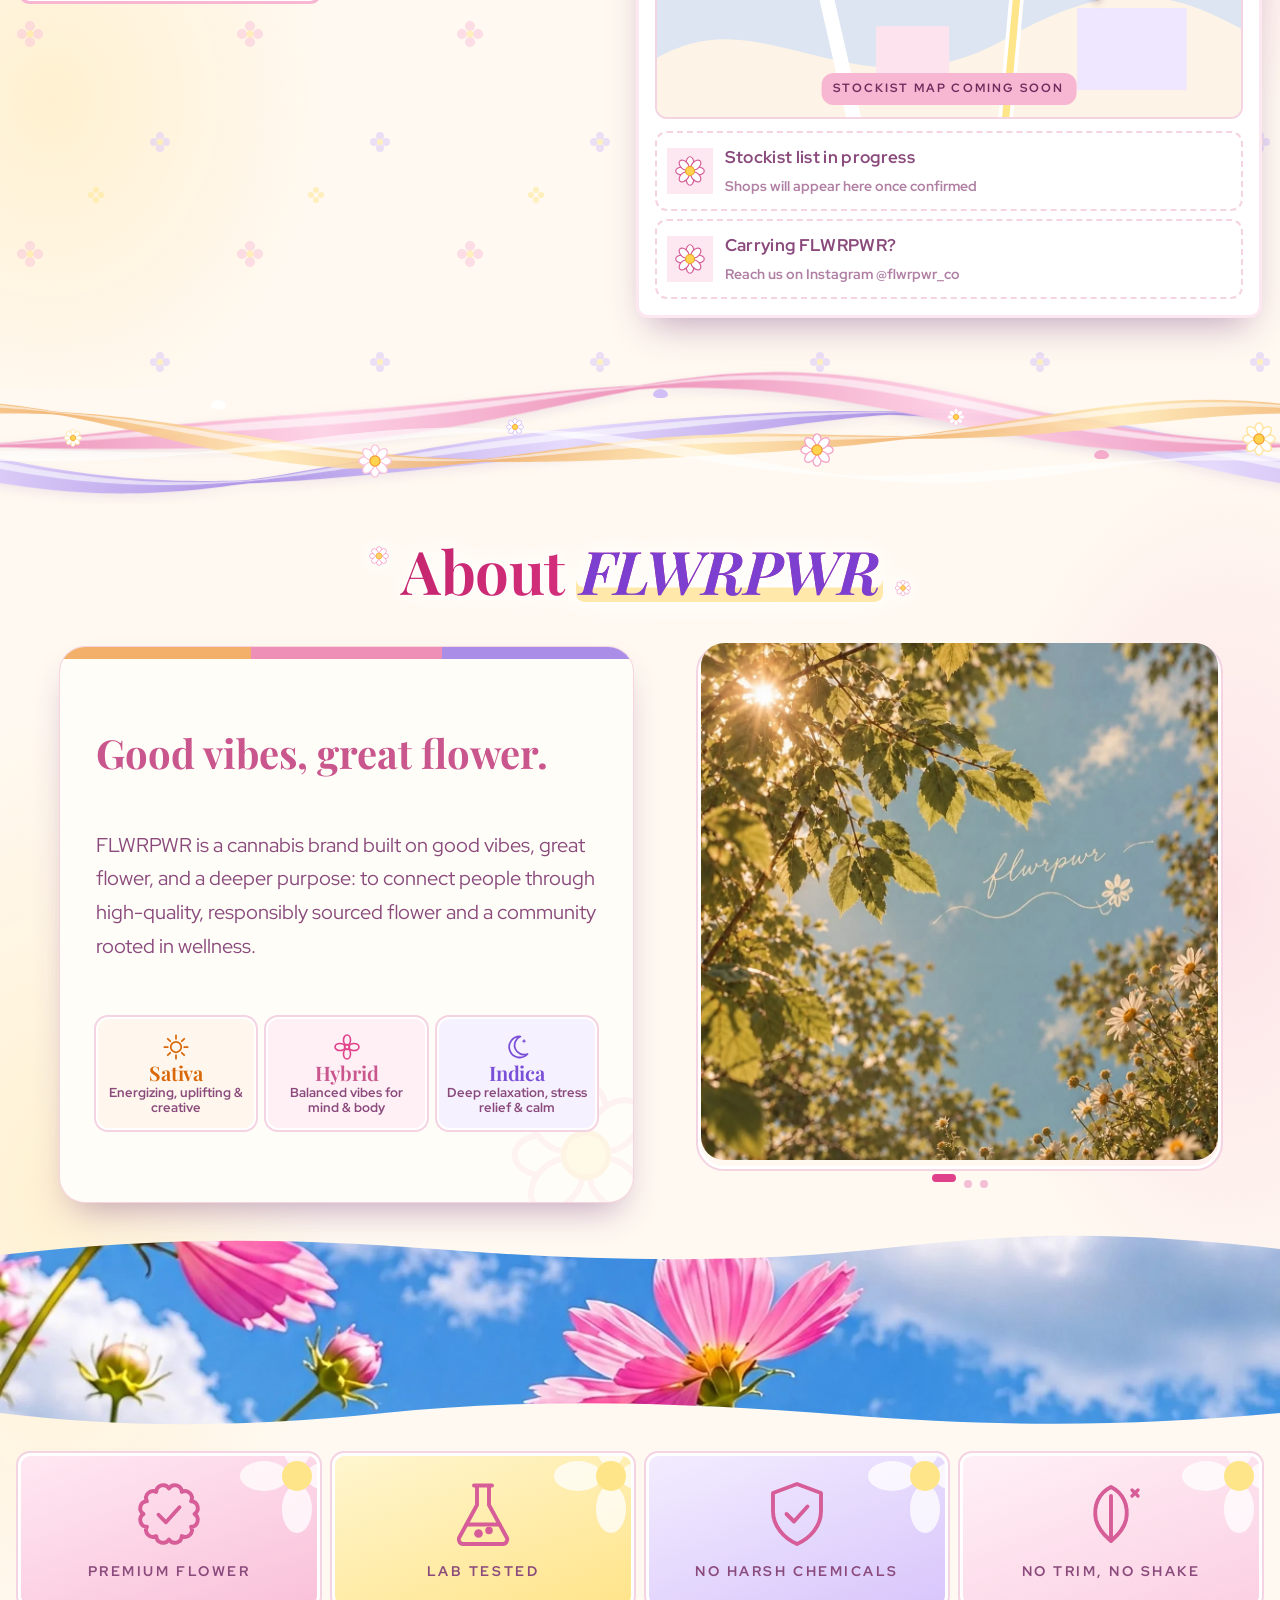
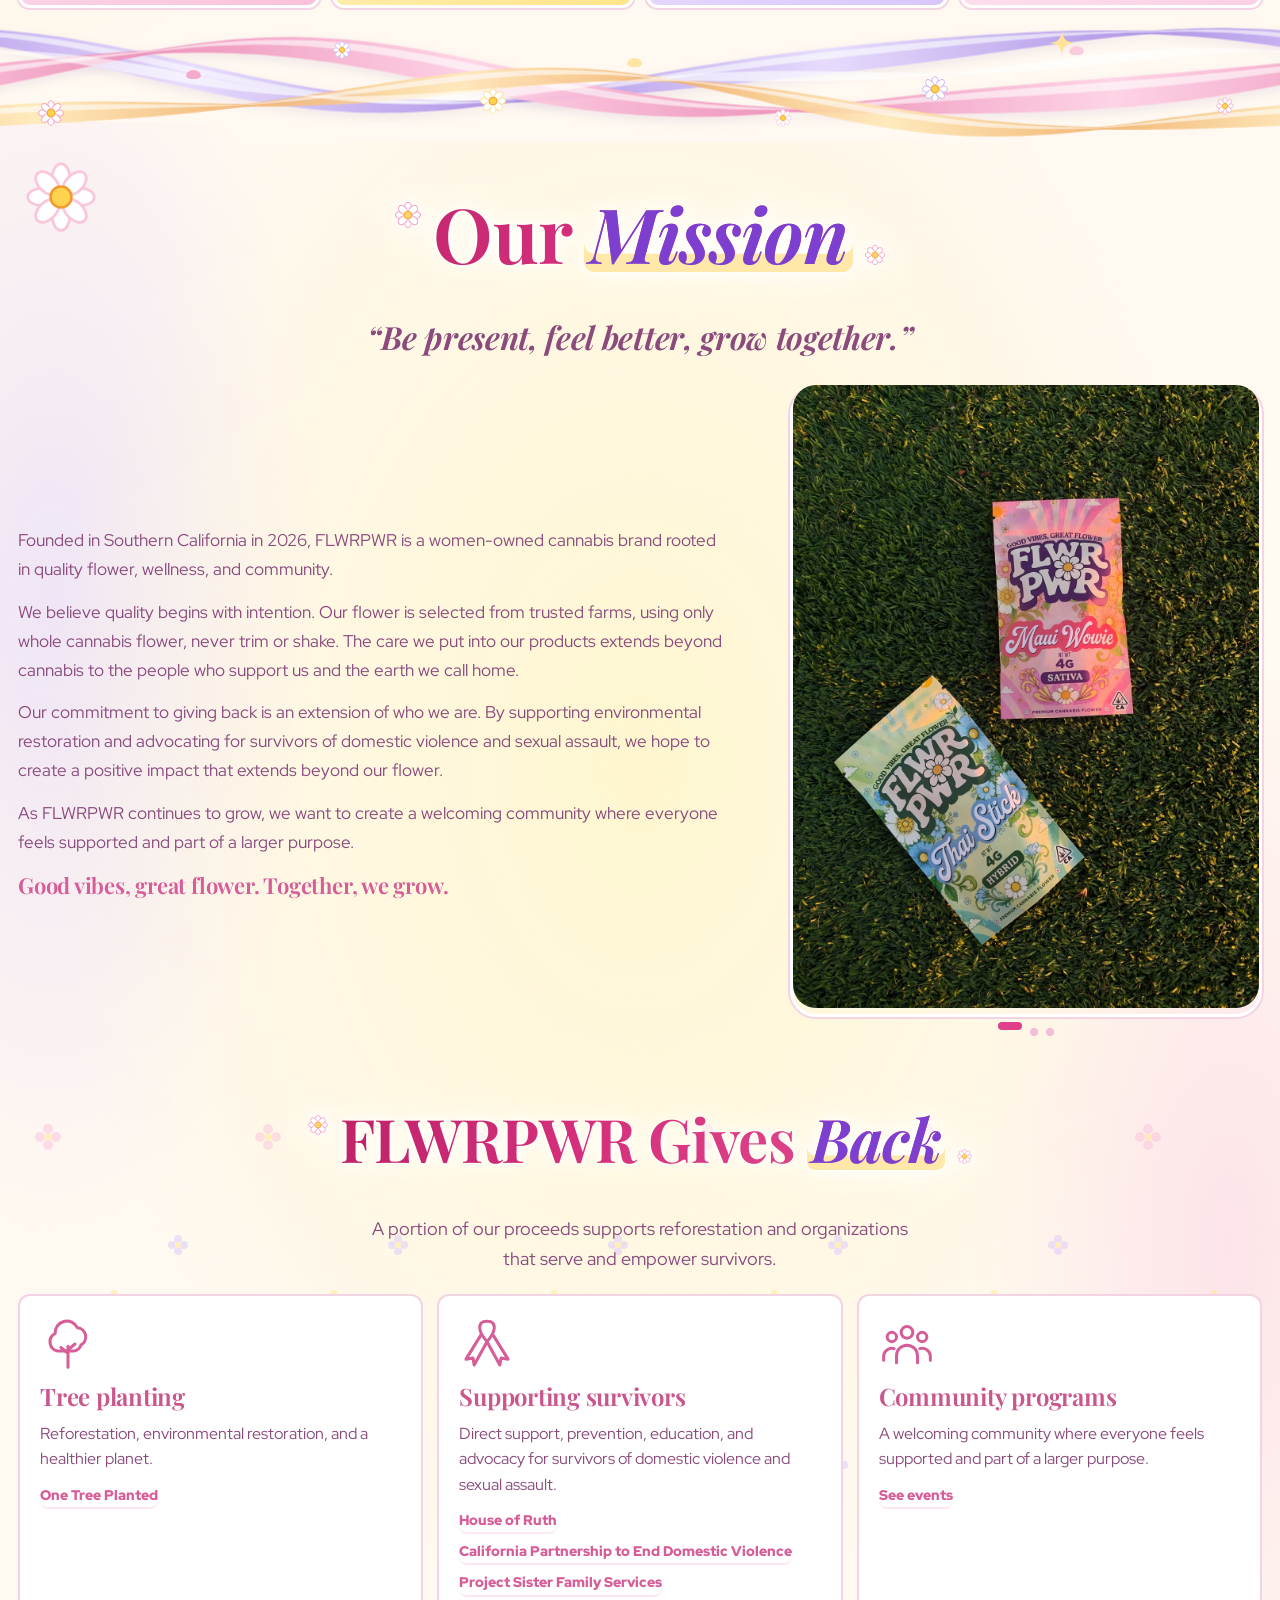
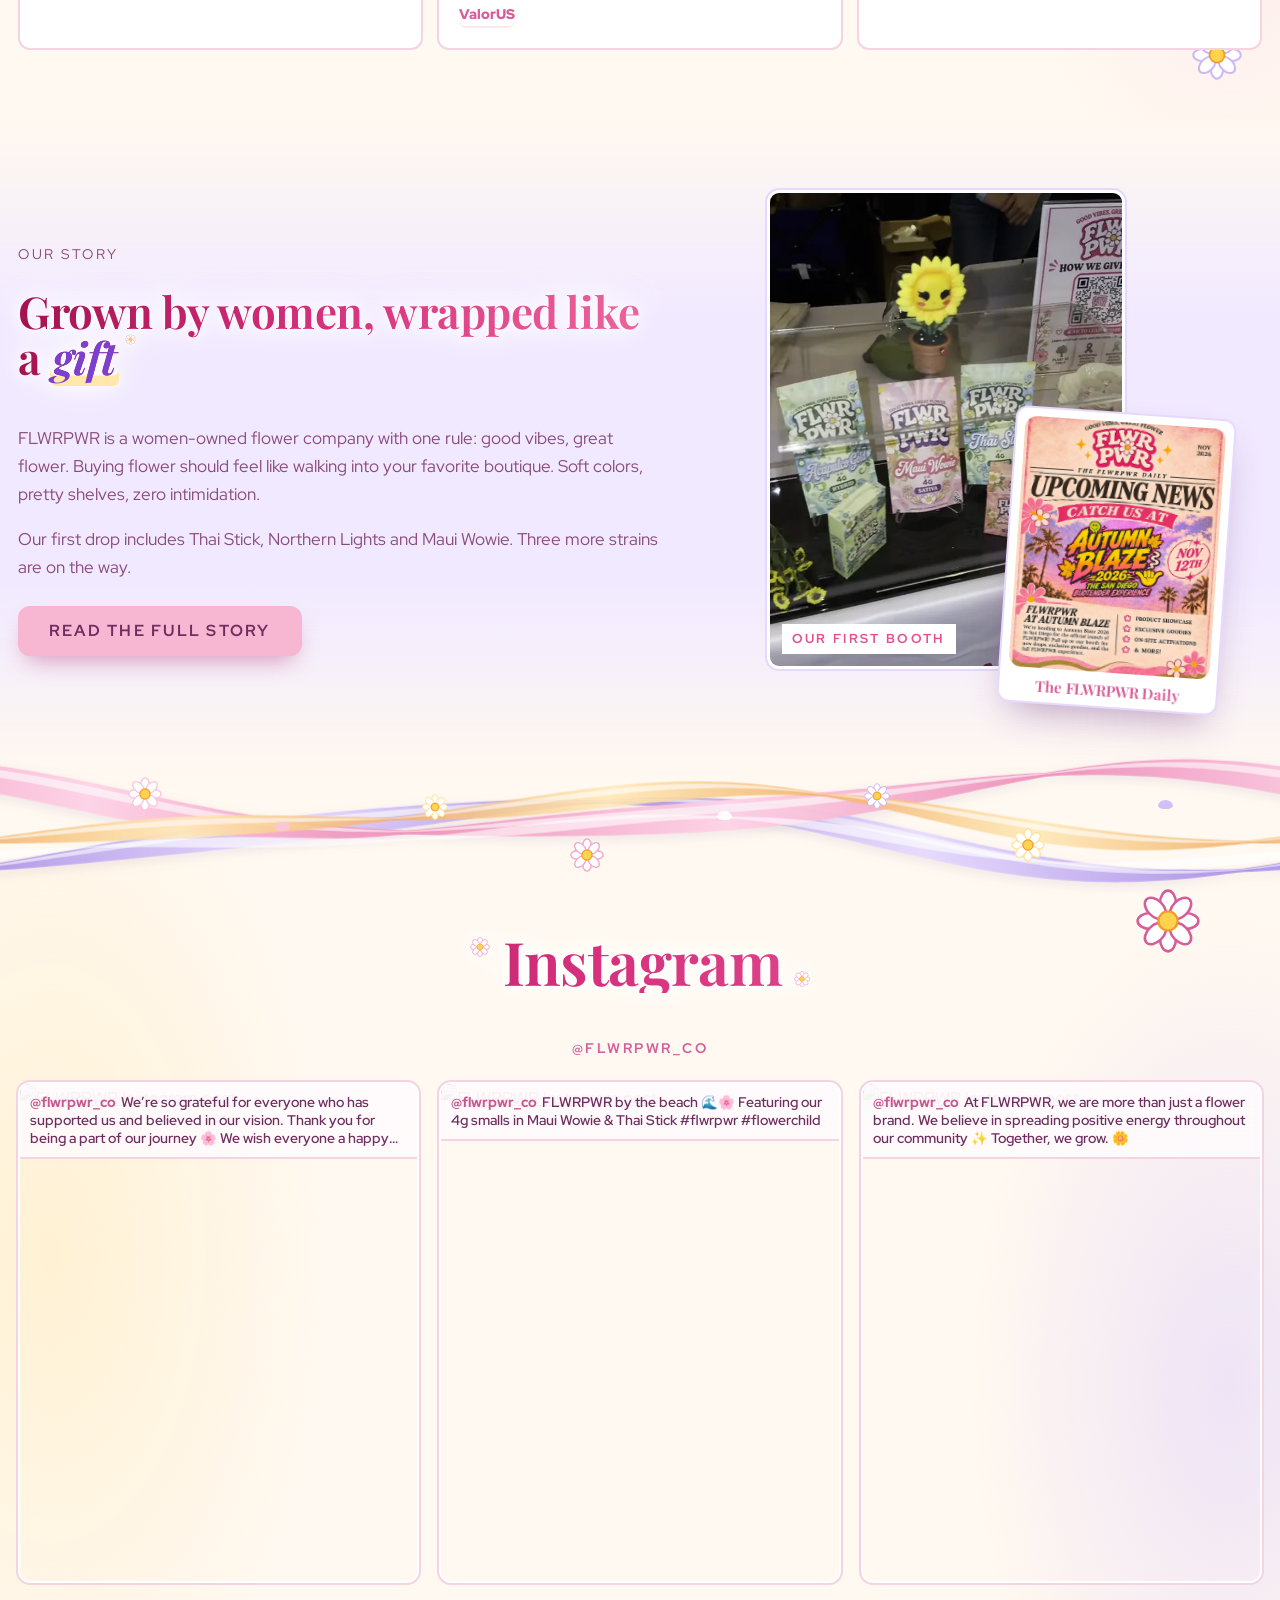
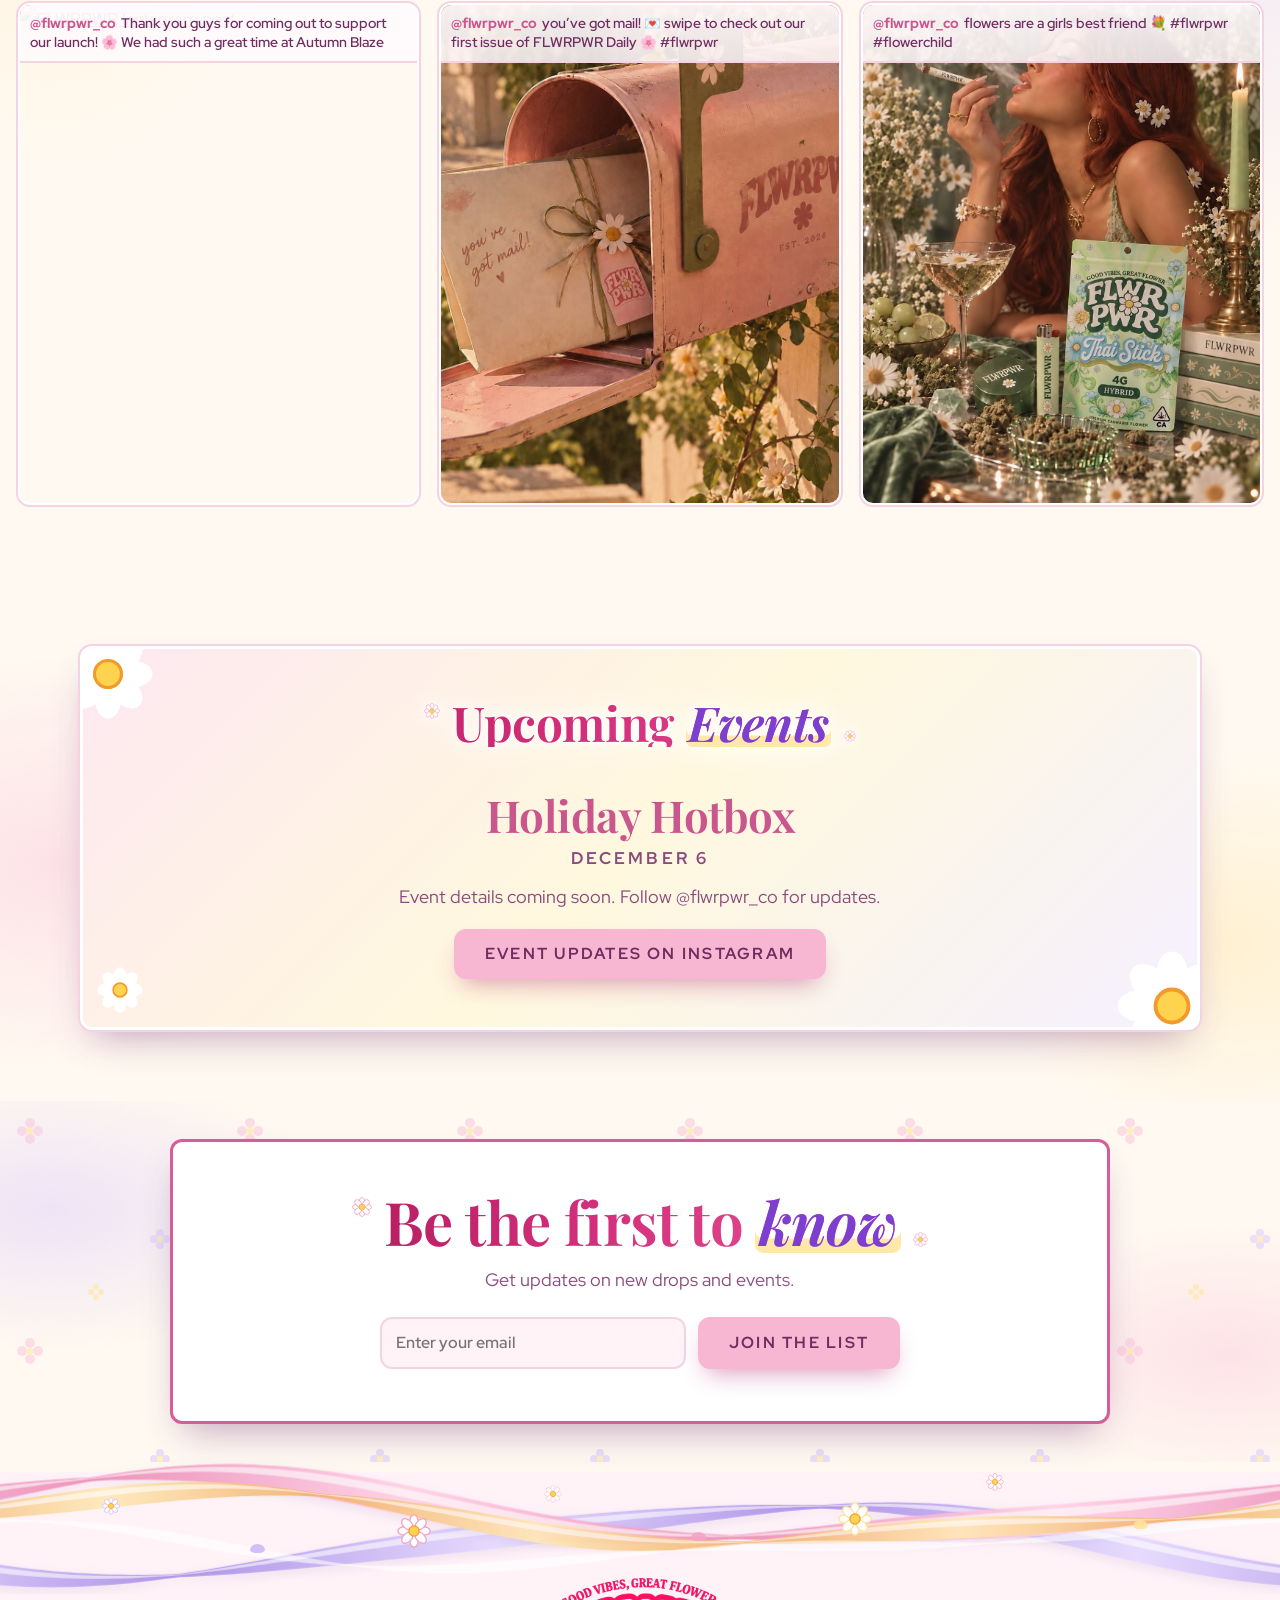
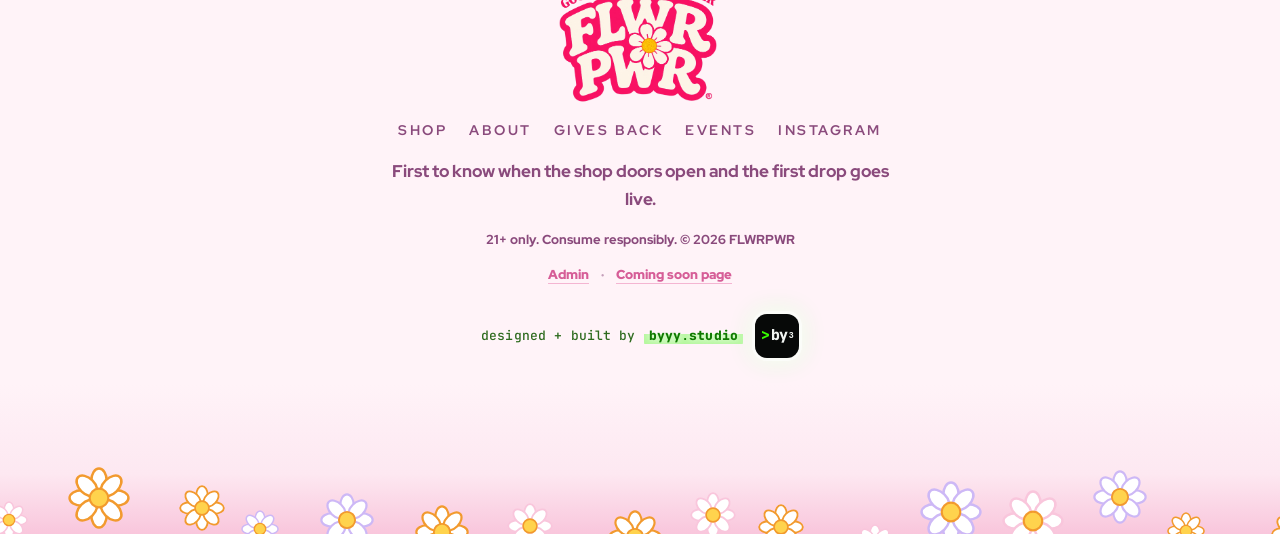
==== commit 732dfe05: "Fix two cursors, spin+glow daisy, ribbon divider, About panel redesign (Nov 27)" ====
--- a/index.html
+++ b/index.html
@@ -642,6 +642,10 @@
     </div>
   </div>
 
+  <div class="rainbow thin" data-rainbow aria-hidden="true">
+    <span class="silk-set"><svg class="silk-l st3"><use href="#silk-st3"/></svg><svg class="silk-l st1"><use href="#silk-st1"/></svg><svg class="silk-l st2"><use href="#silk-st2"/></svg><svg class="silk-l st4"><use href="#silk-st4"/></svg></span>
+  </div>
+
 <div class="sec-group" data-section="feed">
   <!-- INSTAGRAM -->
   <section class="block insta" id="gallery">
--- a/css/soft-pastel.css
+++ b/css/soft-pastel.css
@@ -342,7 +342,7 @@
 html.has-cursor body{cursor:auto}
 html.has-cursor a,html.has-cursor button,html.has-cursor [role=button],html.has-cursor .rotator{cursor:pointer}
 .cursor-daisy,.cursor-daisy.big{width:20px;height:20px;margin:10px 0 0 9px;opacity:.9}
-.flwr-cursor{display:none!important}
+.flwr-cursor,.cursor-daisy{display:none!important}
 
 /* footer links: bigger targets, clear hover */
 .foot-admin{display:flex;justify-content:center;align-items:center;gap:4px;flex-wrap:wrap}
@@ -515,13 +515,29 @@
   .about-grid{align-items:stretch}
 }
 .about-copy{
+  position:relative;
   display:flex;flex-direction:column;justify-content:space-evenly;gap:18px;
-  padding:clamp(22px,3vw,36px);
+  padding:clamp(34px,4vw,48px) clamp(22px,3vw,36px) clamp(22px,3vw,36px);
   border-radius:26px;
-  background:linear-gradient(155deg,#fff0f6 0%,#fff6cf 52%,#f3ecff 100%);
-  border:3px solid #fff;outline:2px solid var(--line);
+  background:#fffdf7;
+  border:1px solid rgba(224,64,138,.22);
   box-shadow:var(--sh-lg);
-}
+  overflow:hidden;
+}
+/* Ribbon strip across the top: the three vibe bands (Sativa orange, Hybrid
+   pink, Indica purple) used intentionally — the brand's ribbon language,
+   not a random gradient wash. */
+.about-copy::before{
+  content:"";position:absolute;left:0;right:0;top:0;height:12px;z-index:2;
+  background:linear-gradient(90deg,#f2b06a 0 33.3%,#ee8fb8 33.3% 66.6%,#a98de6 66.6% 100%);
+}
+/* Soft daisy watermark in the corner — the flower motif, subtle and on theme. */
+.about-copy::after{
+  content:"";position:absolute;right:-28px;bottom:-28px;width:150px;height:150px;z-index:0;
+  background:url("data:image/svg+xml,%3Csvg xmlns='http://www.w3.org/2000/svg' viewBox='0 0 40 40'%3E%3Cg fill='%23fff' stroke='%23f29cc2' stroke-width='1.6'%3E%3Cellipse cx='20' cy='9' rx='5.5' ry='8'/%3E%3Cellipse cx='20' cy='31' rx='5.5' ry='8'/%3E%3Cellipse cx='9' cy='20' rx='8' ry='5.5'/%3E%3Cellipse cx='31' cy='20' rx='8' ry='5.5'/%3E%3Cellipse cx='12.2' cy='12.2' rx='5.5' ry='8' transform='rotate(-45 12.2 12.2)'/%3E%3Cellipse cx='27.8' cy='27.8' rx='5.5' ry='8' transform='rotate(-45 27.8 27.8)'/%3E%3Cellipse cx='27.8' cy='12.2' rx='5.5' ry='8' transform='rotate(45 27.8 12.2)'/%3E%3Cellipse cx='12.2' cy='27.8' rx='5.5' ry='8' transform='rotate(45 12.2 27.8)'/%3E%3C/g%3E%3Ccircle cx='20' cy='20' r='6' fill='%23ffd166' stroke='%23f2a93b' stroke-width='1.4'/%3E%3C/svg%3E") center/contain no-repeat;
+  opacity:.10;pointer-events:none;
+}
+.about-copy>*{position:relative;z-index:1}
 .about-quote{
   font-family:var(--display);font-weight:700;
   font-size:clamp(28px,3.2vw,40px);line-height:1.08;
@@ -529,9 +545,17 @@
 }
 .about .lede{margin:0;font-size:clamp(19px,1.6vw,23px);line-height:1.65}
 .about-vibes{display:grid;grid-template-columns:repeat(3,1fr);gap:10px}
-.about-vibes .vt{padding:12px 6px}
+.about-vibes .vt{padding:14px 6px 12px}
+/* Vibe tiles: each tile wears its vibe color as a soft tint + colored icon,
+   so the Sativa/Hybrid/Indica colors read as intentional, not random. */
+.about-vibes .vt.t-sativa{background:#fff7ed}
+.about-vibes .vt.t-hybrid{background:#fff0f6}
+.about-vibes .vt.t-indica{background:#f6f1ff}
+.about-vibes .vt.t-sativa svg{color:#d9680a}
+.about-vibes .vt.t-hybrid svg{color:#e0408a}
+.about-vibes .vt.t-indica svg{color:#7a4fd8}
 @media (max-width:899px){
-  .about-copy{gap:16px;padding:22px 18px}
+  .about-copy{gap:16px;padding:30px 18px 22px}
   .about-quote{text-align:center}
   .about .lede{text-align:center}
 }
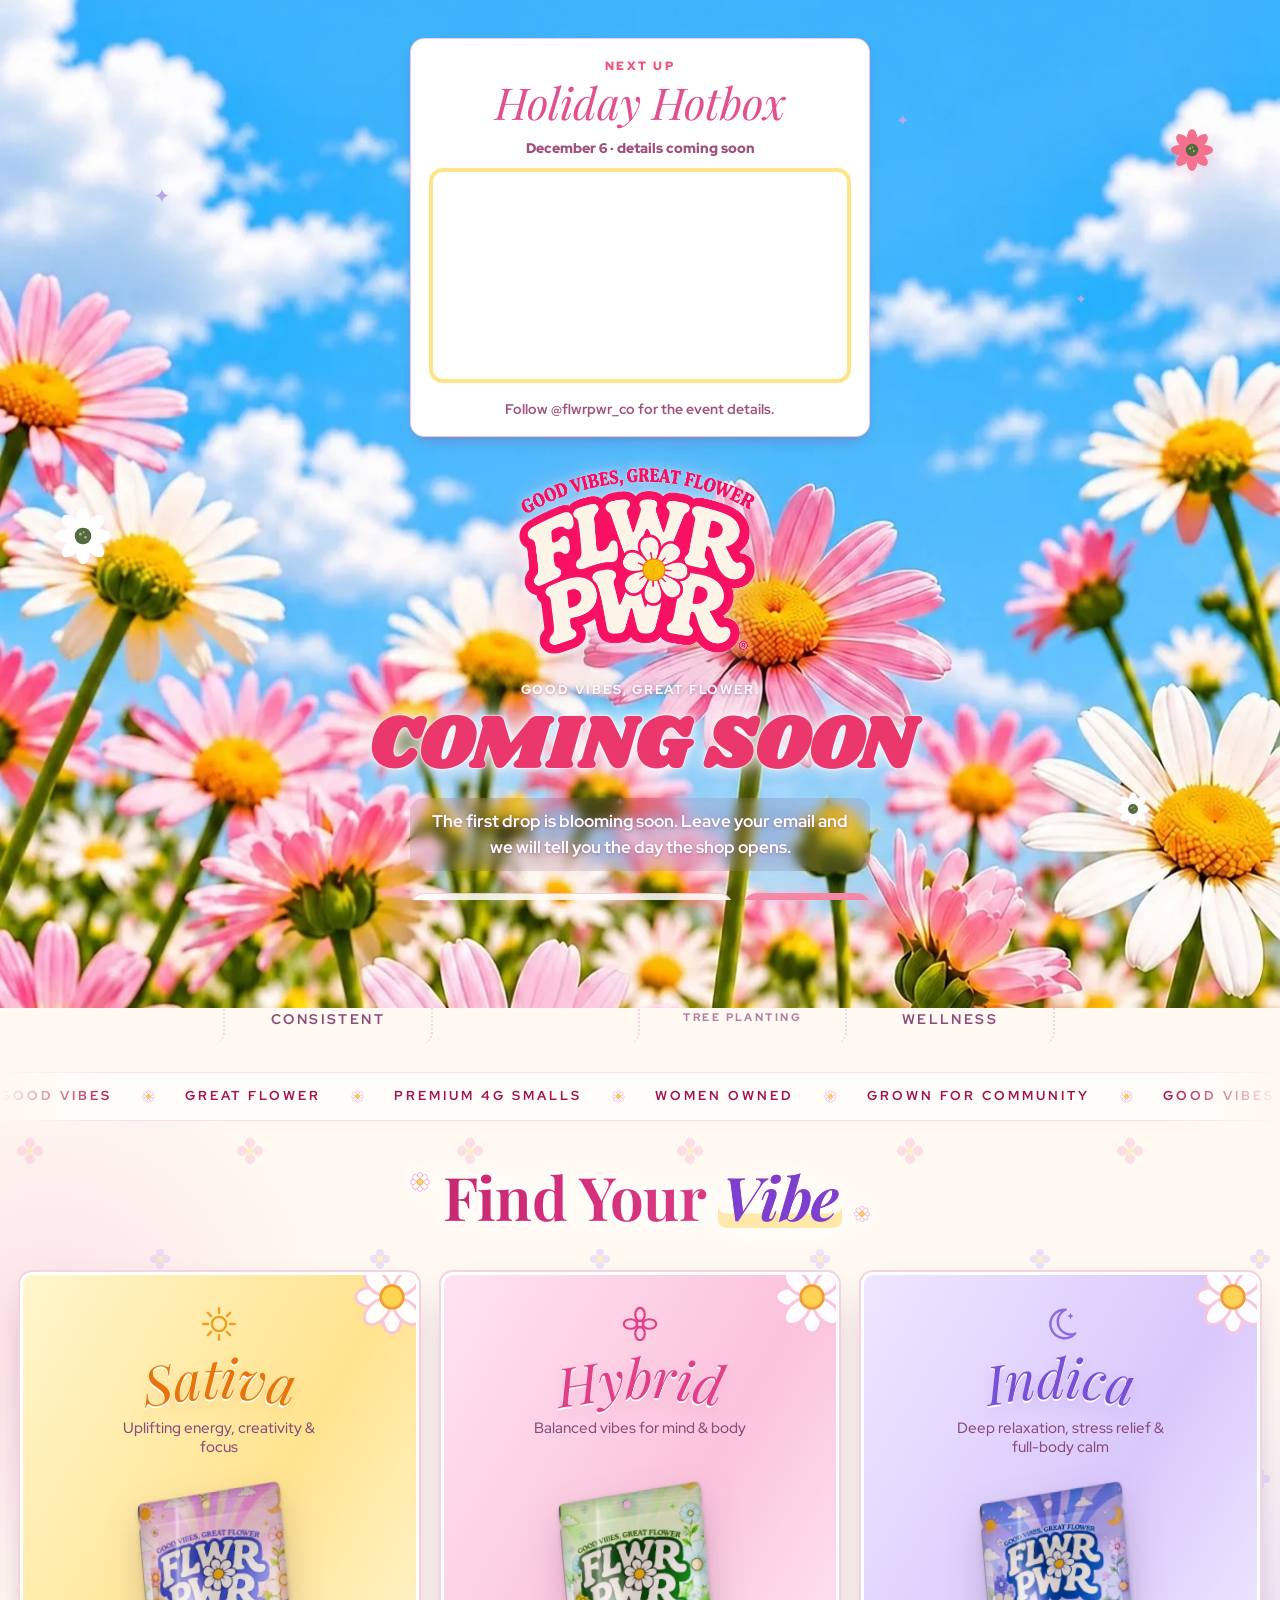
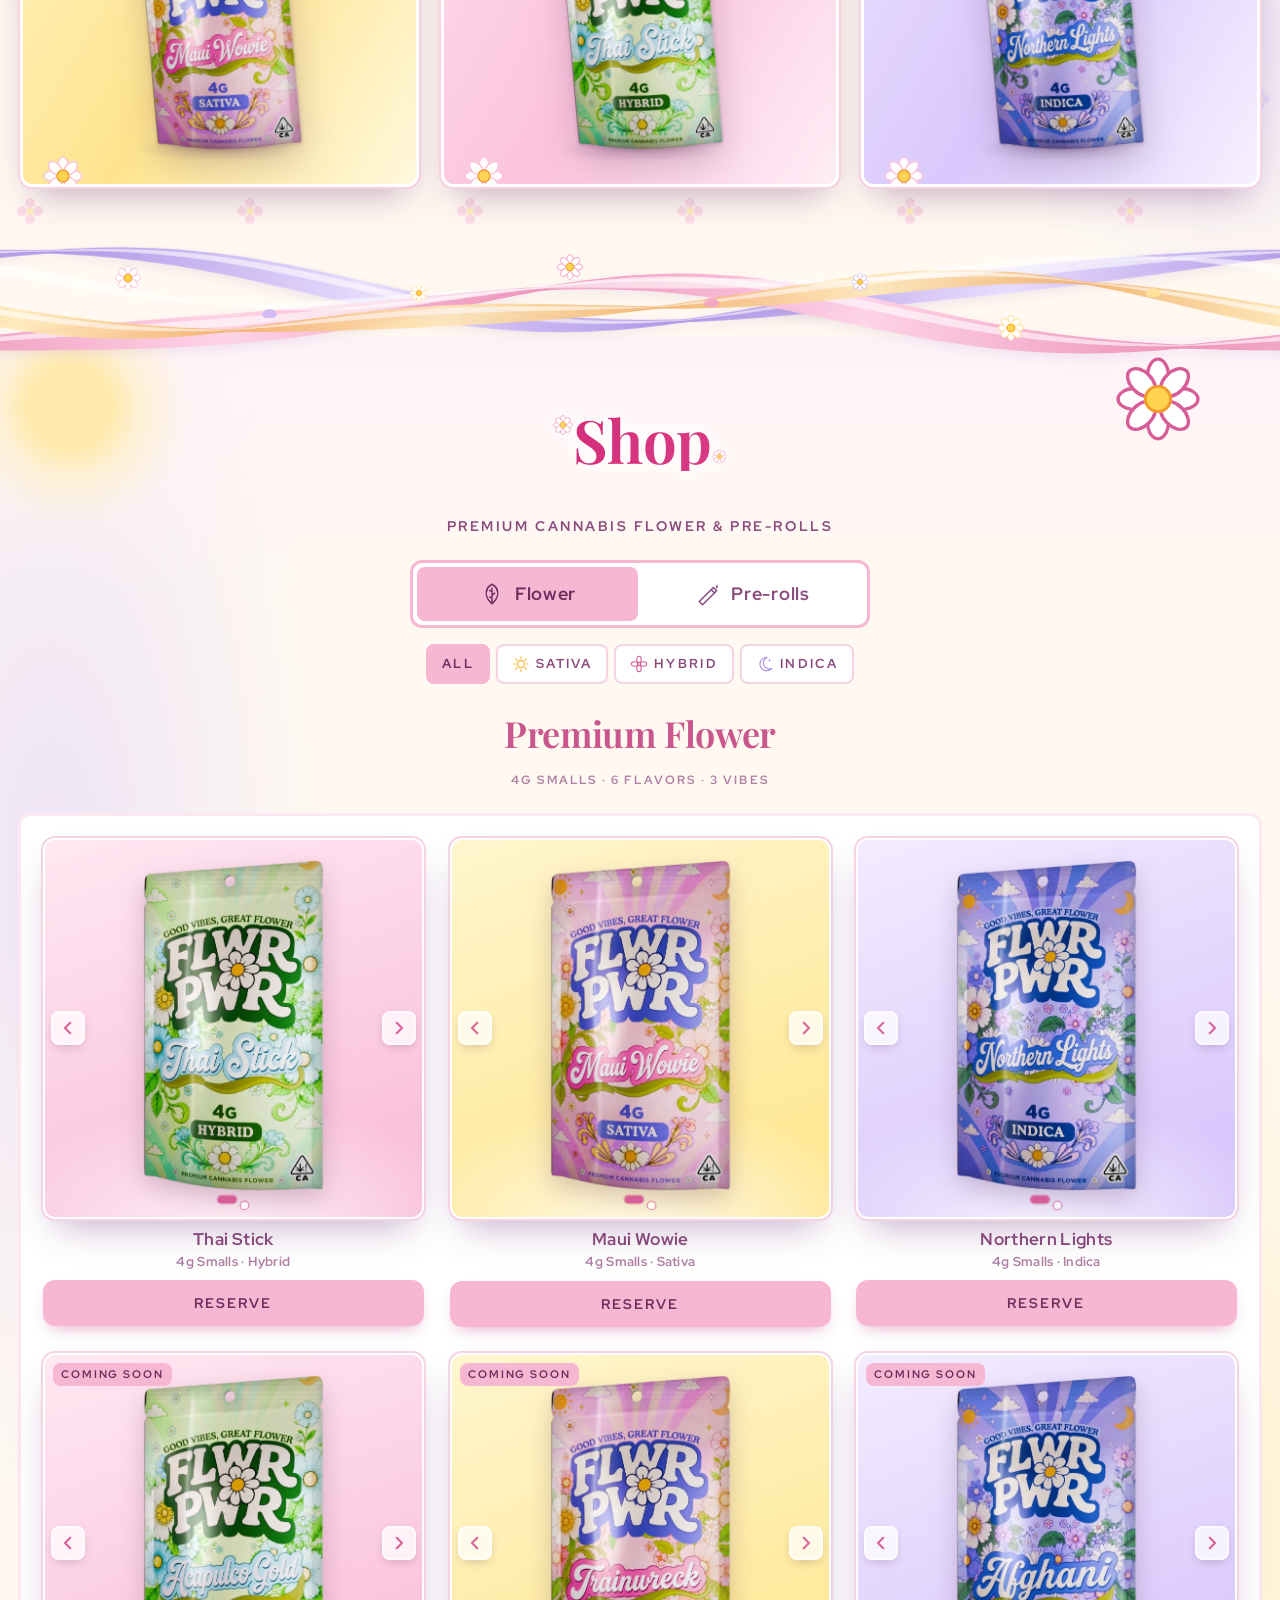
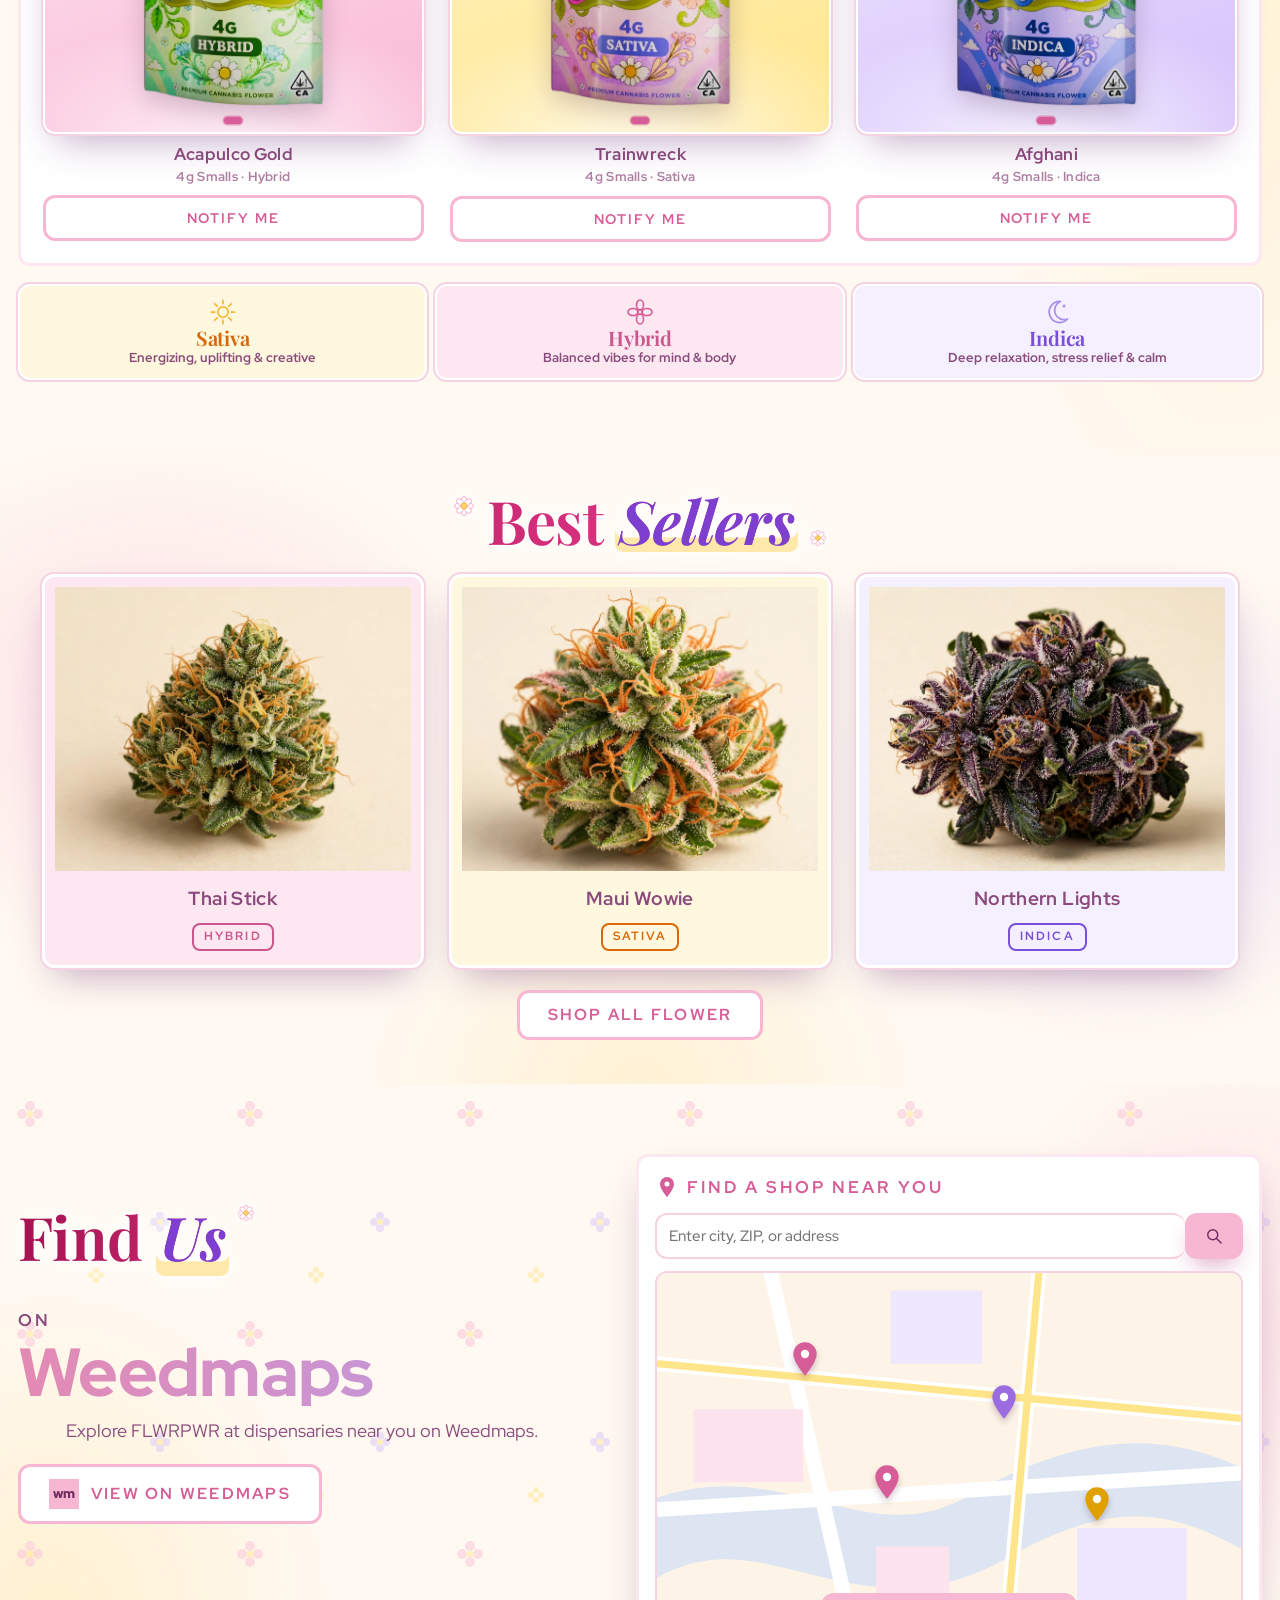
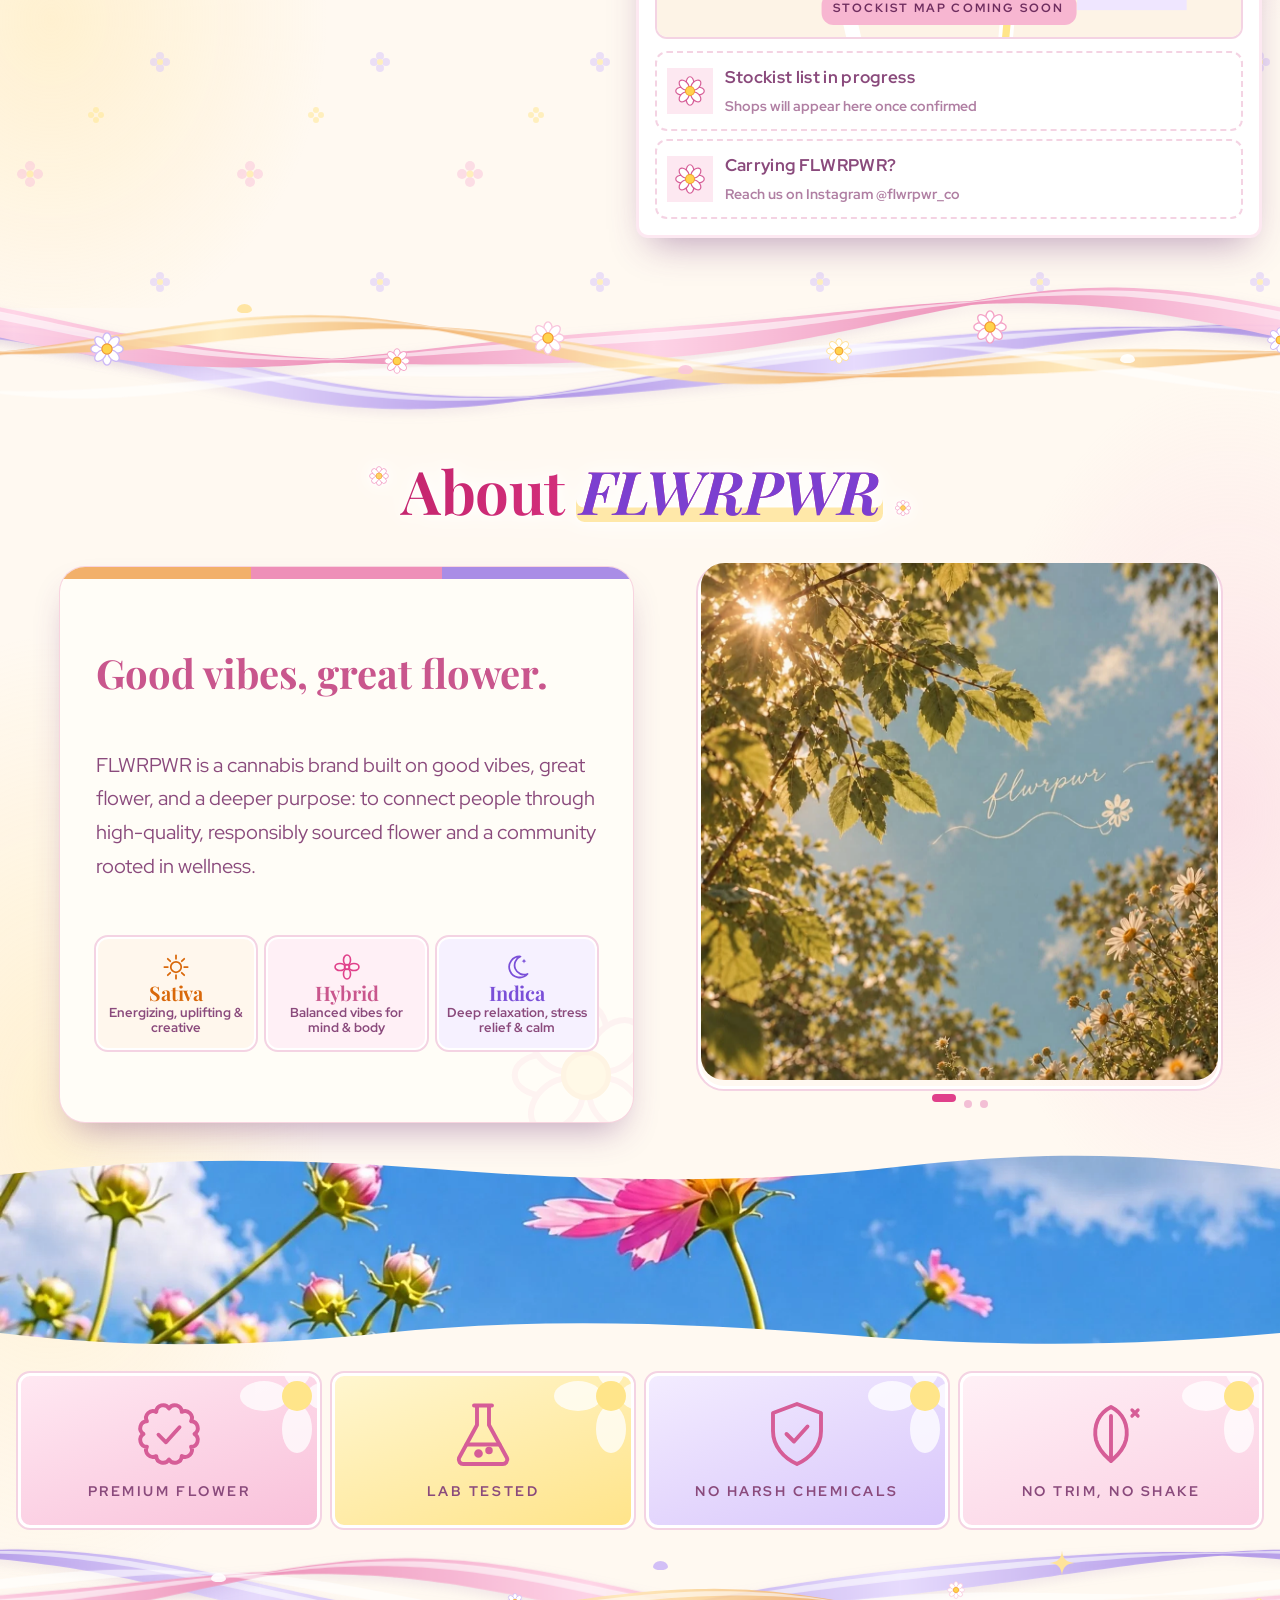
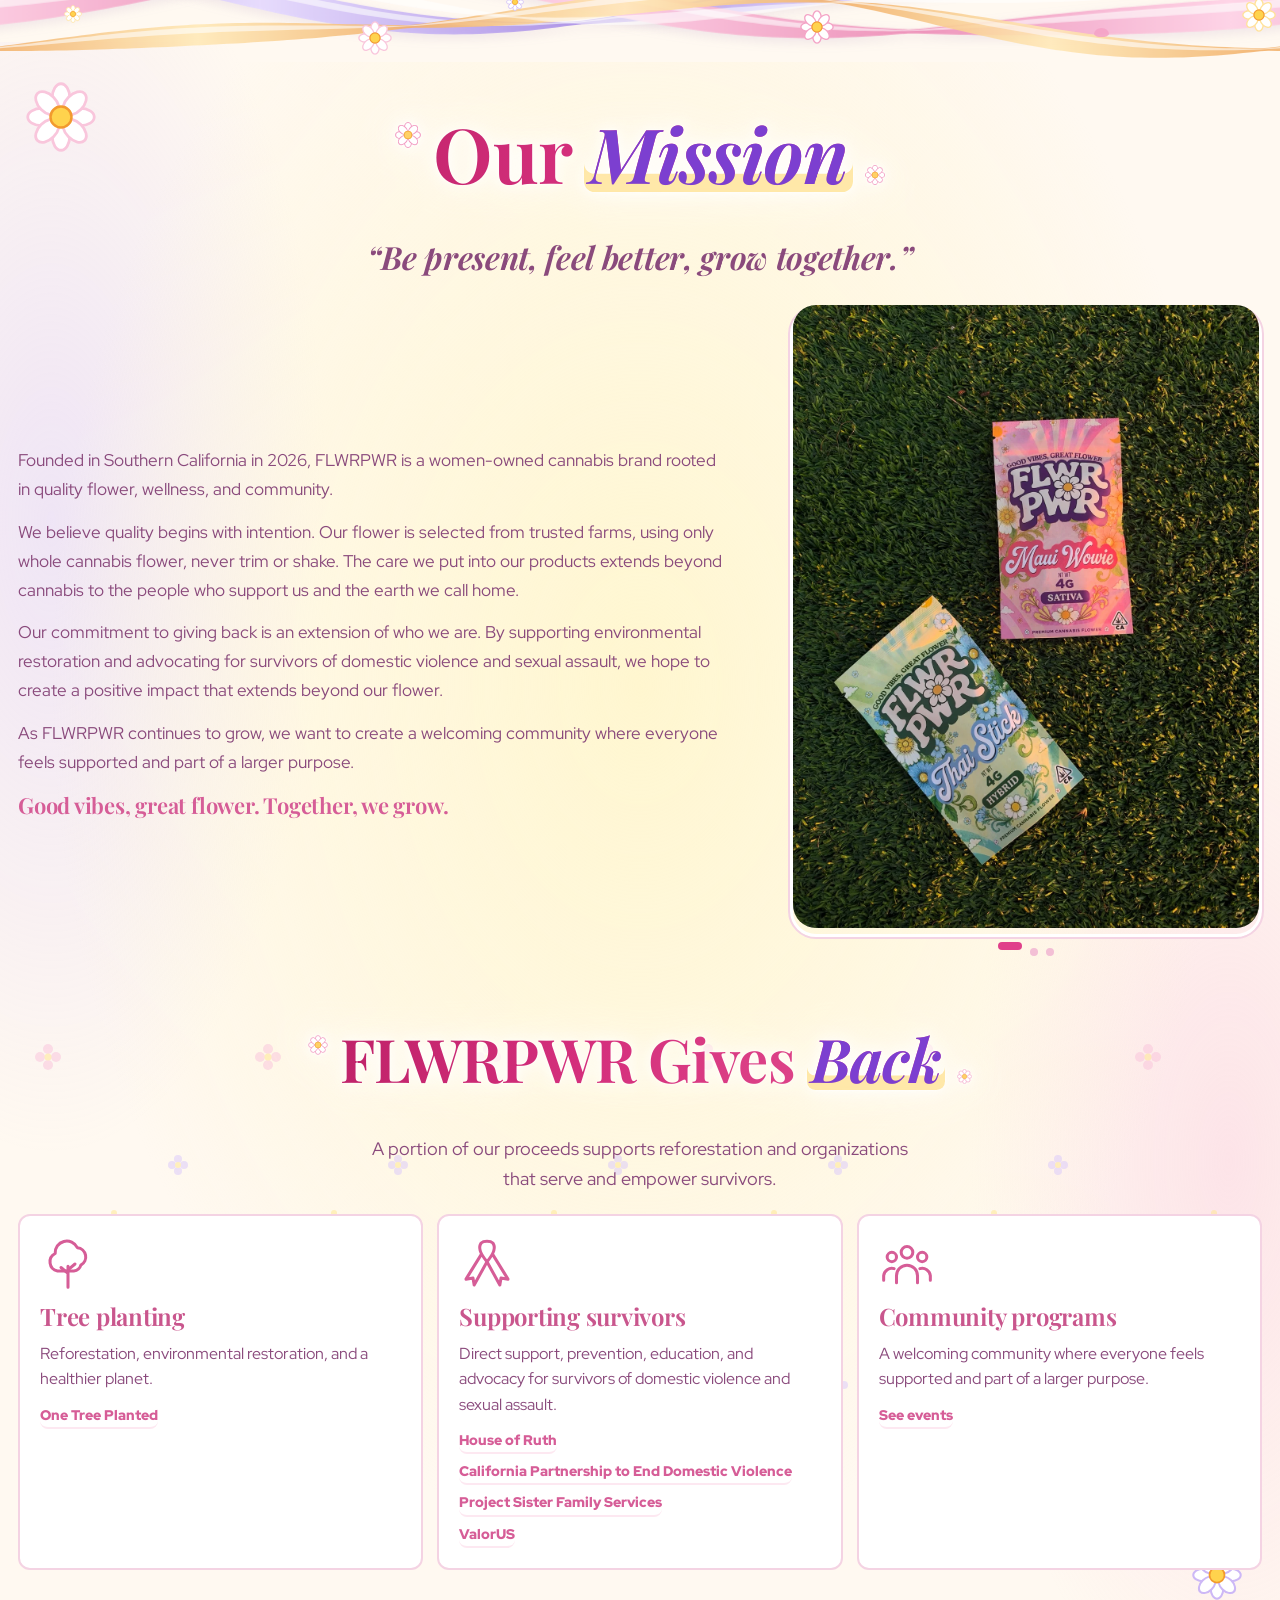
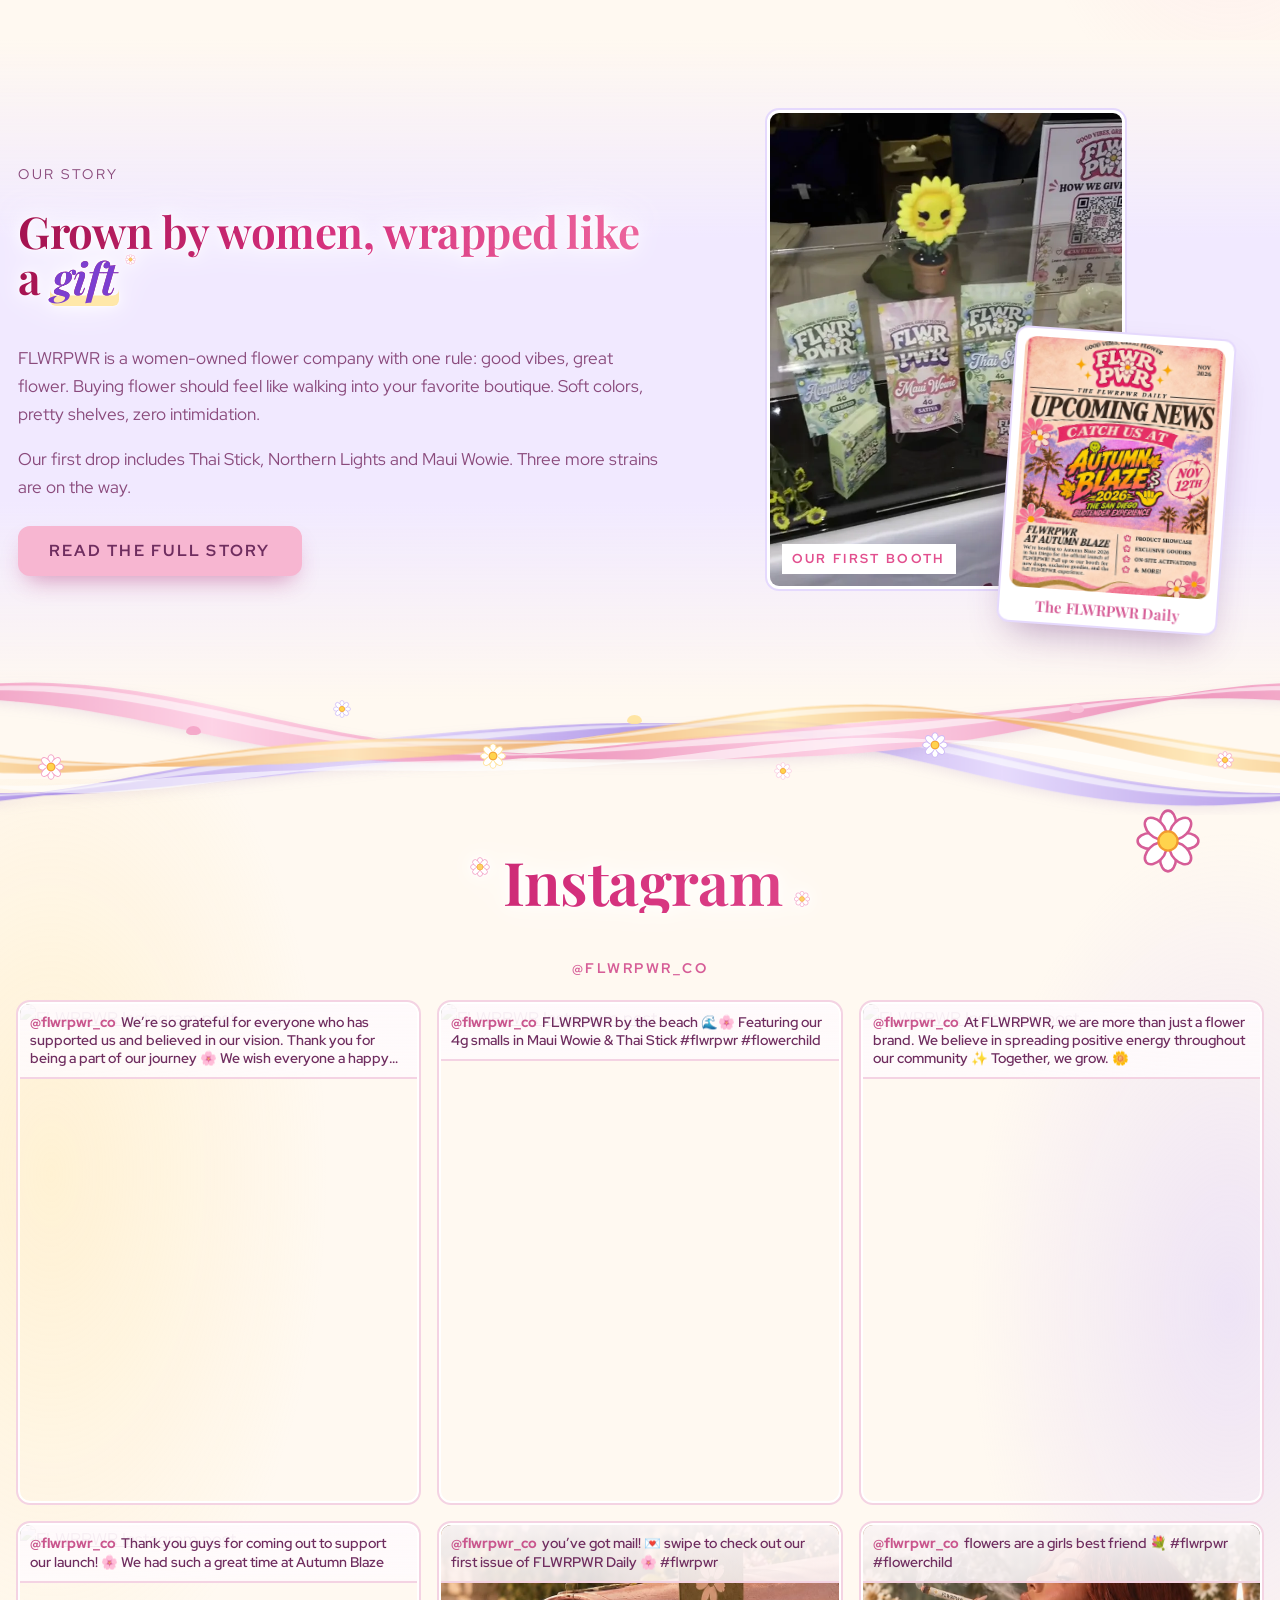
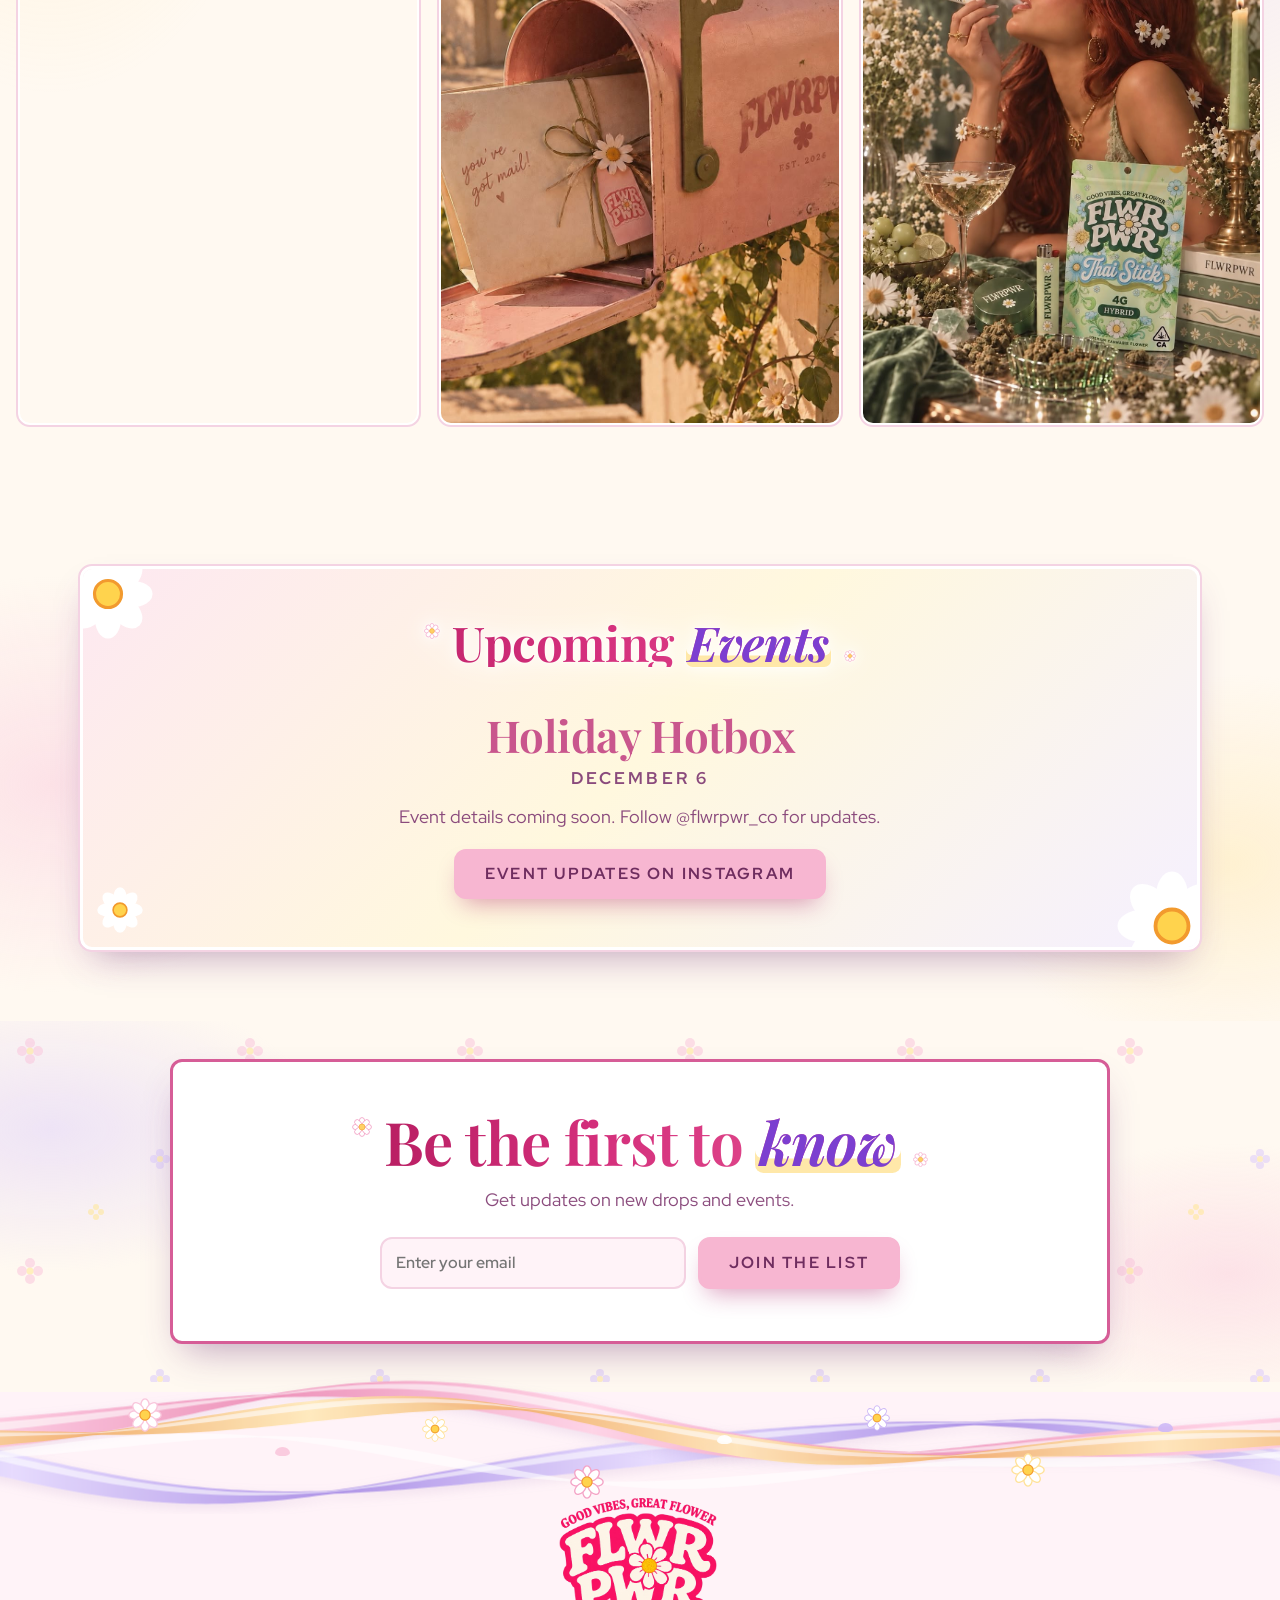
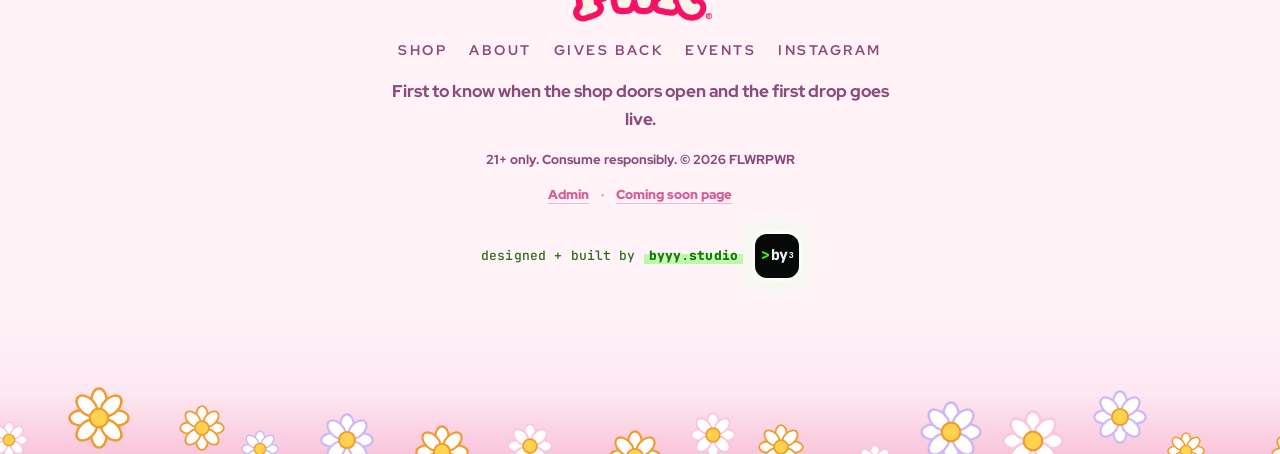
==== commit fe663d29: "Mobile follow-up: shorter hero, seamless section washes, smaller buttons, one divider above About, G" ====
--- a/index.html
+++ b/index.html
@@ -17,8 +17,8 @@
 <meta name="description" content="FLWRPWR premium 4g smalls. Good vibes, great flower. Women owned, Southern California.">
 <link rel="preload" href="fonts/playfair-regular.woff2" as="font" type="font/woff2" crossorigin>
 <link rel="preload" href="fonts/red-hat.woff2" as="font" type="font/woff2" crossorigin>
-<link rel="stylesheet" href="css/site.css?v=5">
-<link rel="stylesheet" href="css/soft-pastel.css?v=19">
+<link rel="stylesheet" href="css/site.css?v=6">
+<link rel="stylesheet" href="css/soft-pastel.css?v=20">
 <style id="flwr-gate-css">
 
 @media (prefers-reduced-motion: reduce){
@@ -478,10 +478,6 @@
     <a class="btn btn-outline" href="#shop" data-shop-all>Shop all flower</a>
   </section>
 
-  <div class="rainbow thin" data-rainbow aria-hidden="true">
-    <span class="silk-set"><svg class="silk-l st3"><use href="#silk-st3"/></svg><svg class="silk-l st1"><use href="#silk-st1"/></svg><svg class="silk-l st2"><use href="#silk-st2"/></svg><svg class="silk-l st4"><use href="#silk-st4"/></svg></span>
-  </div>
-
 </div>
 <div class="sec-group" data-section="find-us">
   <!-- FIND US -->
--- a/css/site.css
+++ b/css/site.css
@@ -245,8 +245,12 @@
 .best-card{scroll-snap-align:center;padding:10px 10px 16px;border:3px solid #fff;outline:2px solid var(--line);transition:transform .35s cubic-bezier(.3,1.5,.5,1)}
 .best-card:hover{transform:translateY(-6px) rotate(-1deg)}
 .bc-hybrid{background:var(--pink-soft)}.bc-sativa{background:var(--yellow-soft)}.bc-indica{background:var(--lav-soft)}
-.best-img{aspect-ratio:4/3;overflow:hidden;background:#fff}
+.best-img{aspect-ratio:4/3;overflow:hidden;background:linear-gradient(160deg,#ffe8f2,#f9b9d6)}
 .best-img img{width:100%;height:100%;object-fit:cover;transform:scale(1.15);transition:transform .6s}
+/* Best-seller photo tint: a soft pastel mist per vibe, never plain white,
+   so a slow-loading photo reads as intentional, not a broken white box. */
+.bc-sativa .best-img{background:linear-gradient(160deg,#fff6cf,#ffe58a)}
+.bc-indica .best-img{background:linear-gradient(160deg,#f3ecff,#d4c0fb)}
 .best-card:hover .best-img img{transform:scale(1.25)}
 .best-card h3{font-weight:1000;font-size:19px;margin:10px 0 2px}
 .tag{display:inline-block;font-weight:900;font-size:12px;text-transform:uppercase;letter-spacing:.08em;padding:2px 10px;border:2px solid currentColor}
@@ -574,14 +578,20 @@
   background-image:url("data:image/svg+xml,%3Csvg xmlns='http://www.w3.org/2000/svg' width='220' height='220'%3E%3Cg fill='%23f9c1da'%3E%3Ccircle cx='30' cy='22' r='5'/%3E%3Ccircle cx='38' cy='30' r='5'/%3E%3Ccircle cx='30' cy='38' r='5'/%3E%3Ccircle cx='22' cy='30' r='5'/%3E%3C/g%3E%3Ccircle cx='30' cy='30' r='3.5' fill='%23ffe58a'/%3E%3Cg fill='%23d8c6fb'%3E%3Ccircle cx='160' cy='132' r='4'/%3E%3Ccircle cx='166' cy='138' r='4'/%3E%3Ccircle cx='160' cy='144' r='4'/%3E%3Ccircle cx='154' cy='138' r='4'/%3E%3C/g%3E%3Ccircle cx='160' cy='138' r='3' fill='%23ffe58a'/%3E%3Cg fill='%23ffe58a'%3E%3Ccircle cx='96' cy='186' r='3'/%3E%3Ccircle cx='101' cy='191' r='3'/%3E%3Ccircle cx='96' cy='196' r='3'/%3E%3Ccircle cx='91' cy='191' r='3'/%3E%3C/g%3E%3C/svg%3E")}
 :root[data-theme="dark"] .vibe::before,:root[data-theme="dark"] .findus::before,:root[data-theme="dark"] .gives::before,:root[data-theme="dark"] .join::before{opacity:.18}
 @media (prefers-reduced-motion:reduce){.rb-flowers{display:none}}
-/* ---------- mockup pass: shop grid is 3 across on phones too, like her rendered shots ---------- */
+/* ---------- mobile fix (Nov 27): phones get a thumb-friendly 1-column shop grid ----------
+   The old 3-across override made 110px cards with 10.5px text and 34px
+   RESERVE buttons, and the swipe arrows covered the pouch art. One column
+   keeps titles/meta readable and buttons thumb-sized. */
 @media (max-width:699px){
-  .product-grid{grid-template-columns:repeat(3,1fr);gap:8px}
-  .product-frame{padding:8px}
-  .card h4{font-size:13px;margin-top:6px}
-  .card .meta{font-size:10.5px;letter-spacing:0}
-  .card .btn{min-height:34px;padding:6px 4px;font-size:10.5px;letter-spacing:.06em;margin-top:6px;box-shadow:2px 2px 0 var(--pink-2)}
-  .card-flag{font-size:8.5px;padding:2px 5px;top:4px;left:4px}
+  .product-grid{grid-template-columns:1fr;gap:16px}
+  .product-frame{padding:16px}
+  .card h4{font-size:17px;line-height:1.25;margin:12px 0 2px}
+  .card .meta{font-size:14px;line-height:1.4;margin-top:4px}
+  .card .btn{min-height:40px;padding:8px 12px;font-size:13px;margin-top:8px}
+  .card-flag{font-size:10px;padding:3px 8px;top:8px;left:8px}
+  /* Product-card swipe arrows must not cover the art on phones: drop them
+     here (users swipe, and the dots sit underneath). */
+  .product-grid .rot-arrow{display:none}
 }
 /* find a shop near you: search box like the mockup */
 .map-search{display:flex;gap:0;margin:0 0 12px}
@@ -622,3 +632,45 @@
 :root[data-theme="light"] .shop-toggle button[aria-selected="true"],
 :root[data-theme="light"] .chip[aria-pressed="true"]{background:#f06aa5;border-color:#f06aa5}
 .title.left{display:block}
+
+/* ---------- mobile fix (Nov 27): phones only ----------
+   Defect 2 — the page slides sideways on phones (body scrollWidth 429-430
+   against a 390px viewport). The culprits are decorations wider than the
+   viewport. Clip each one inside its own container with overflow-x: clip,
+   which keeps vertical overflow visible (flowers and waves can still show
+   above and below) while stopping any sideways slide. Do NOT use a global
+   body overflow-x:hidden hack — it breaks sticky elements.
+   Defect 3 — Best Sellers shows 1.5 cards on phones (74% column + peek).
+   On phones the carousel shows one full card, no peek.
+   Defect 4 — the editions grid (.ed-grid) had no mobile rule at all.
+   It collapses to 1 column on phones with the same readable type as the
+   shop cards. */
+@media (max-width:699px){
+  /* Defect 2: clip the decorations that are wider than the viewport. */
+  .rainbow{overflow-x:clip}
+  .rb-flowers{overflow-x:clip}
+  .hero{overflow-x:clip}
+  .ticker{overflow-x:clip}
+  .hero-glow{width:min(760px,100vw)}
+  /* Defect 3: one full Best Seller card on phones, no peek. */
+  .best-track{grid-auto-columns:100%}
+  /* Defect 4: editions grid collapses to 1 column with readable type. */
+  .ed-grid{grid-template-columns:1fr;gap:12px}
+  .ed-card{font-size:14px;padding:10px}
+  .ed-card em{font-size:12px}
+}
+
+/* ---------- mobile follow-up (Nov 27): phone fixes from Nathan's screenshots ---------- */
+@media (max-width:699px){
+  /* 1. Hero: less empty sky above the logo. Shorter hero and tighter top
+     padding so the logo sits higher. The logo itself is not shrunk. */
+  .hero{min-height:min(64vh,560px);padding:16px 18px 56px}
+  /* 3. The Flower/Pre-rolls toggle and the filter chips were oversized
+     on phones. Tighten them; the toggle stays a comfortable 44px target. */
+  .shop-toggle button{min-height:44px;font-size:16px;gap:8px}
+  .shop-toggle button svg{width:20px;height:20px}
+  .chip{min-height:36px;padding:5px 10px;font-size:11px}
+  .chip svg{width:16px;height:16px}
+  /* 5. "FLWRPWR Gives Back" must fit on ONE line on a 390px phone. */
+  .gives .title{font-size:26px;white-space:nowrap}
+}
--- a/css/soft-pastel.css
+++ b/css/soft-pastel.css
@@ -562,3 +562,14 @@
 /* Shop: widen the homepage shop section so the product cards are bigger
    and the side margins shrink (1180px -> 1320px). */
 .block.shop{max-width:1320px}
+
+/* ---------- mobile follow-up (Nov 27): seamless section backgrounds ---------- */
+@media (max-width:699px){
+  /* 2. The side-wash pseudo-elements end exactly at each section boundary,
+     leaving a visible hard edge between sections instead of blending.
+     Extend them 32px past the section top and bottom so neighbouring
+     washes overlap and blend. Width stays 100vw, so no horizontal
+     overflow is added and body scrollWidth still equals the viewport. */
+  .best::before{top:-32px;bottom:-32px}
+  main section.block:not(.story):not(.best)::after{top:-32px;bottom:-32px}
+}
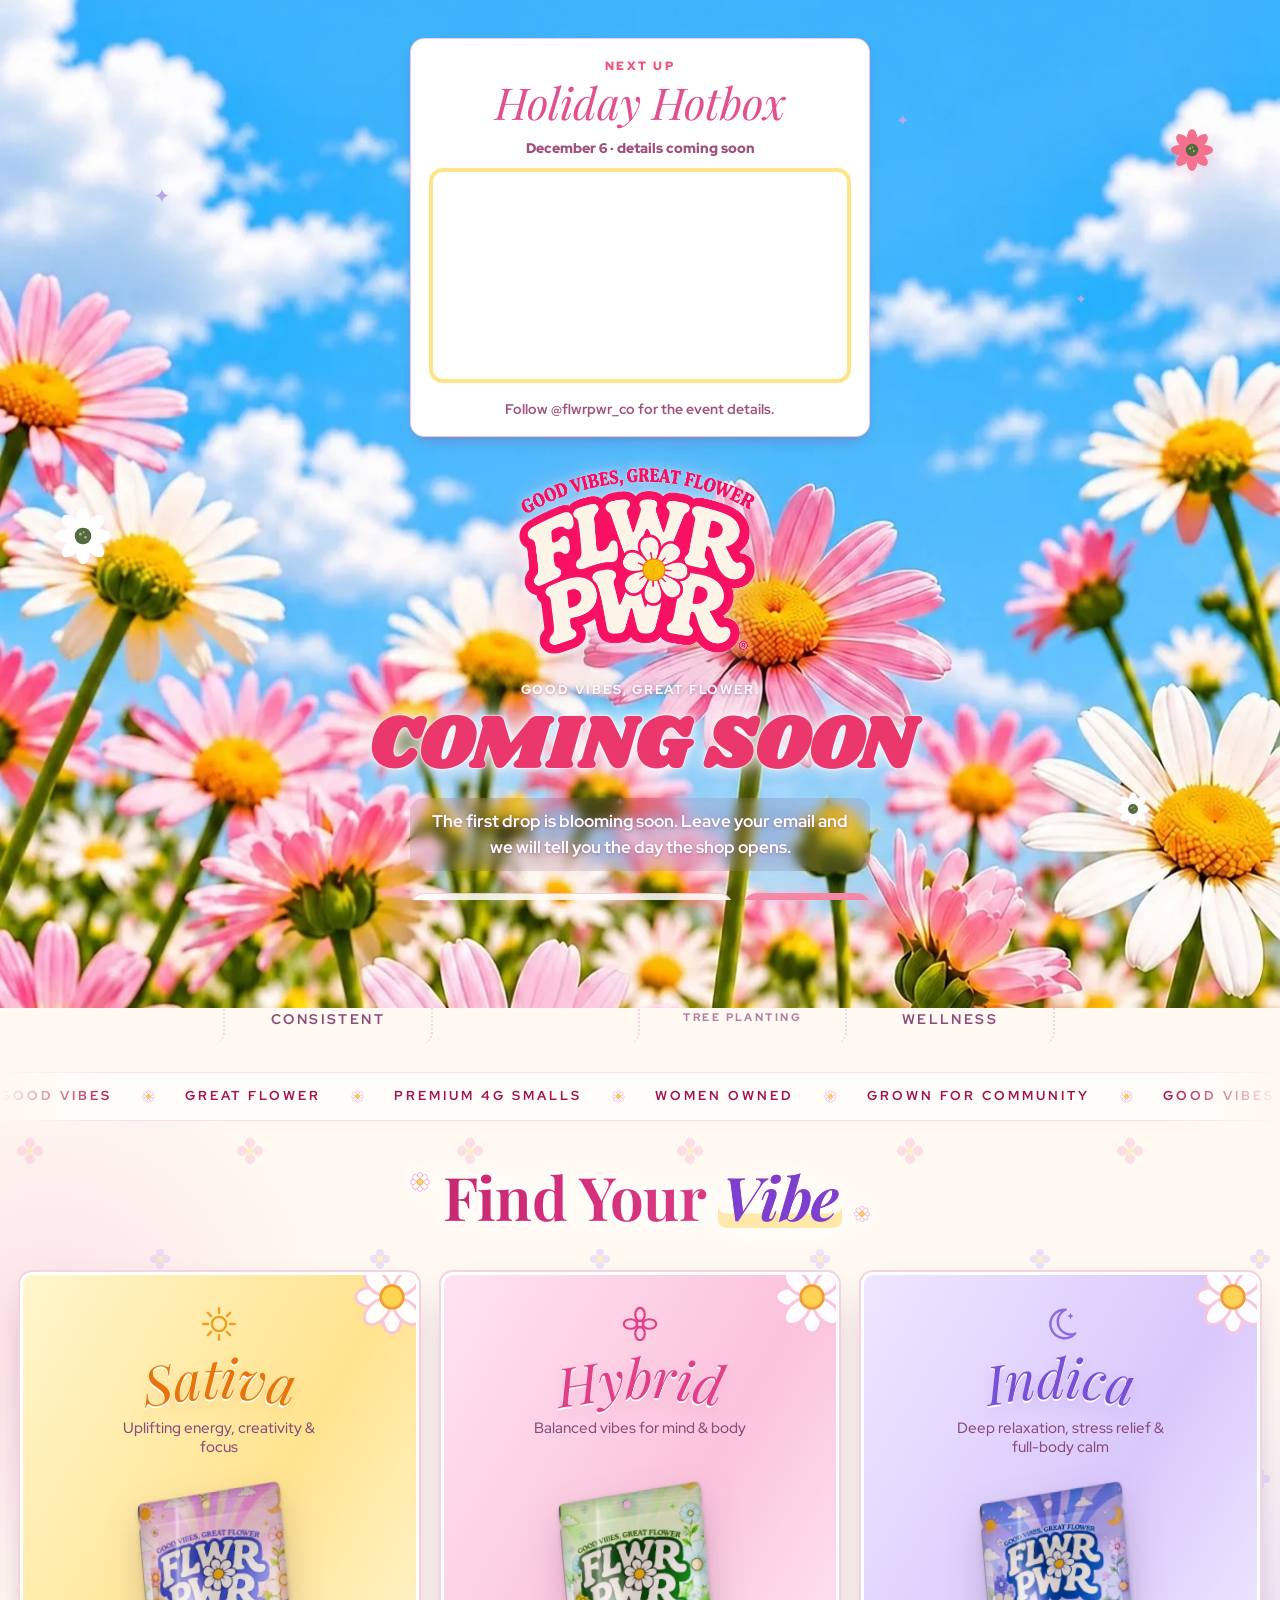
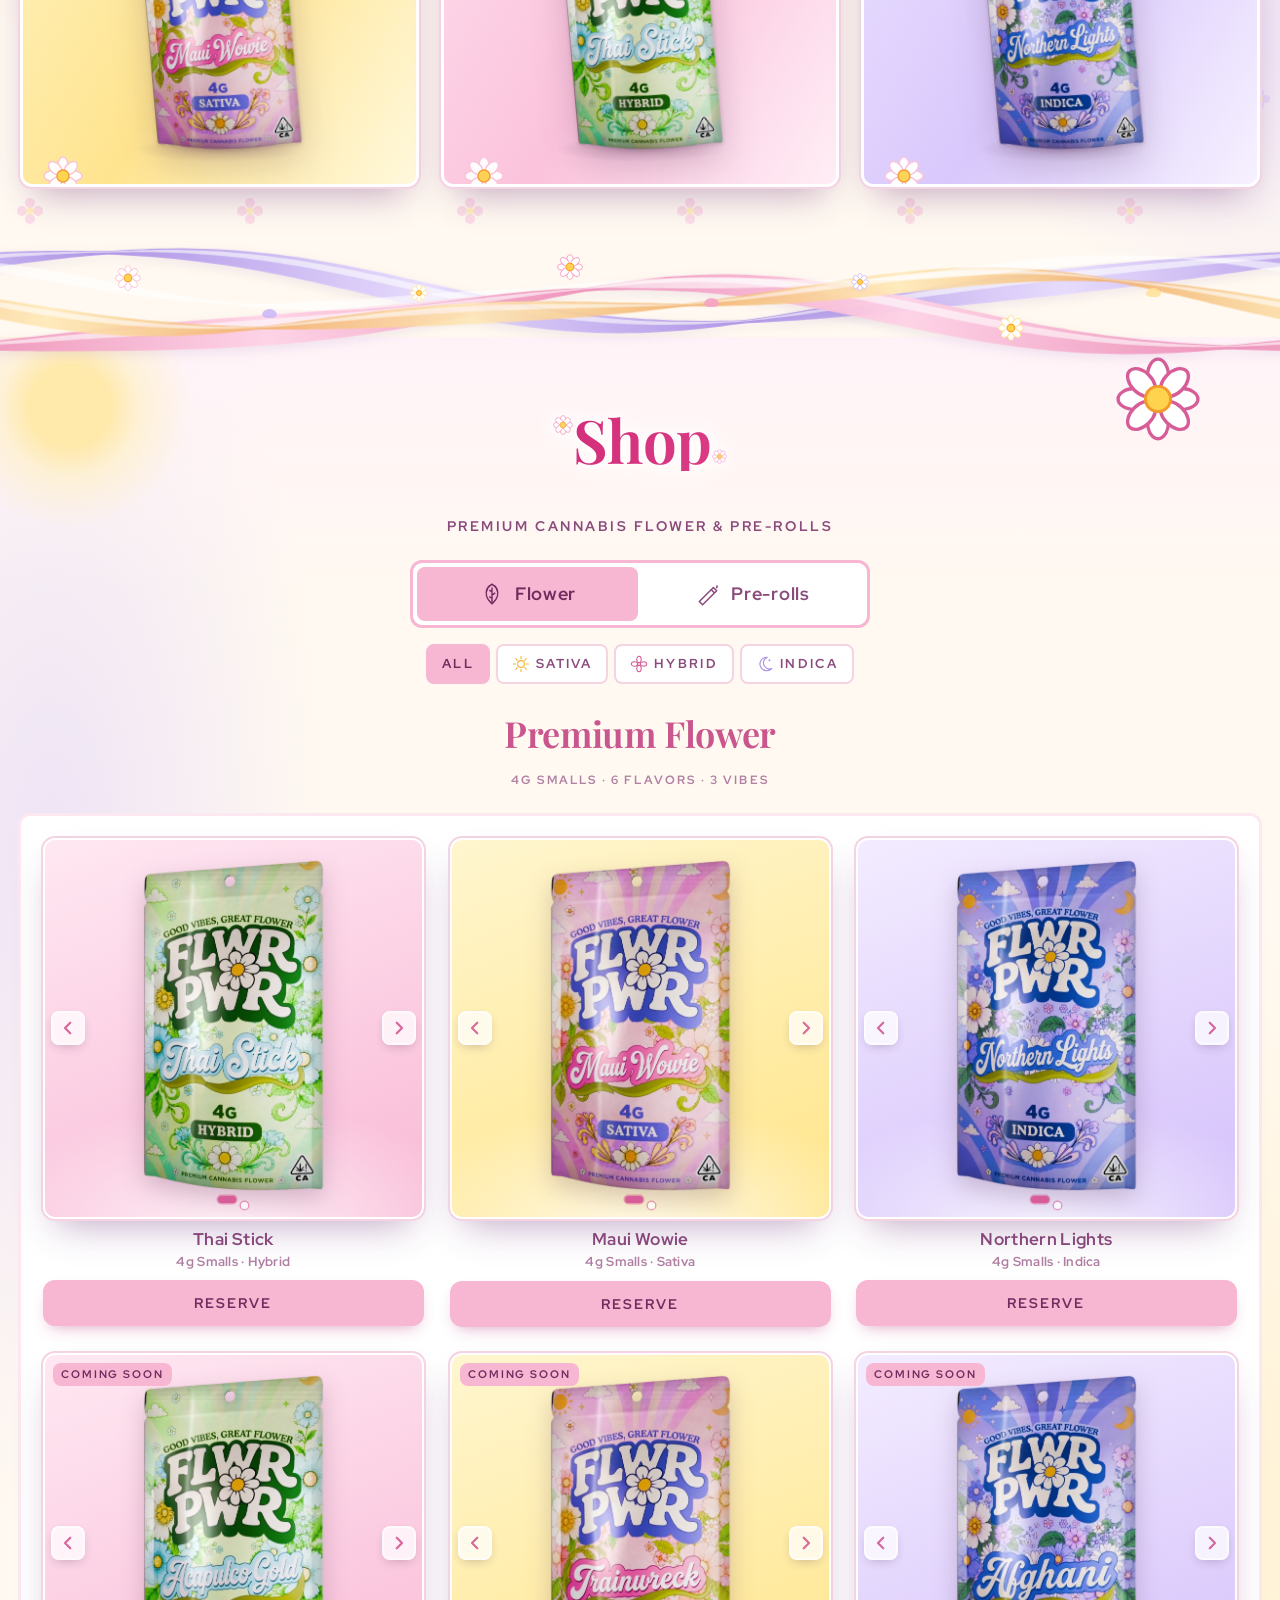
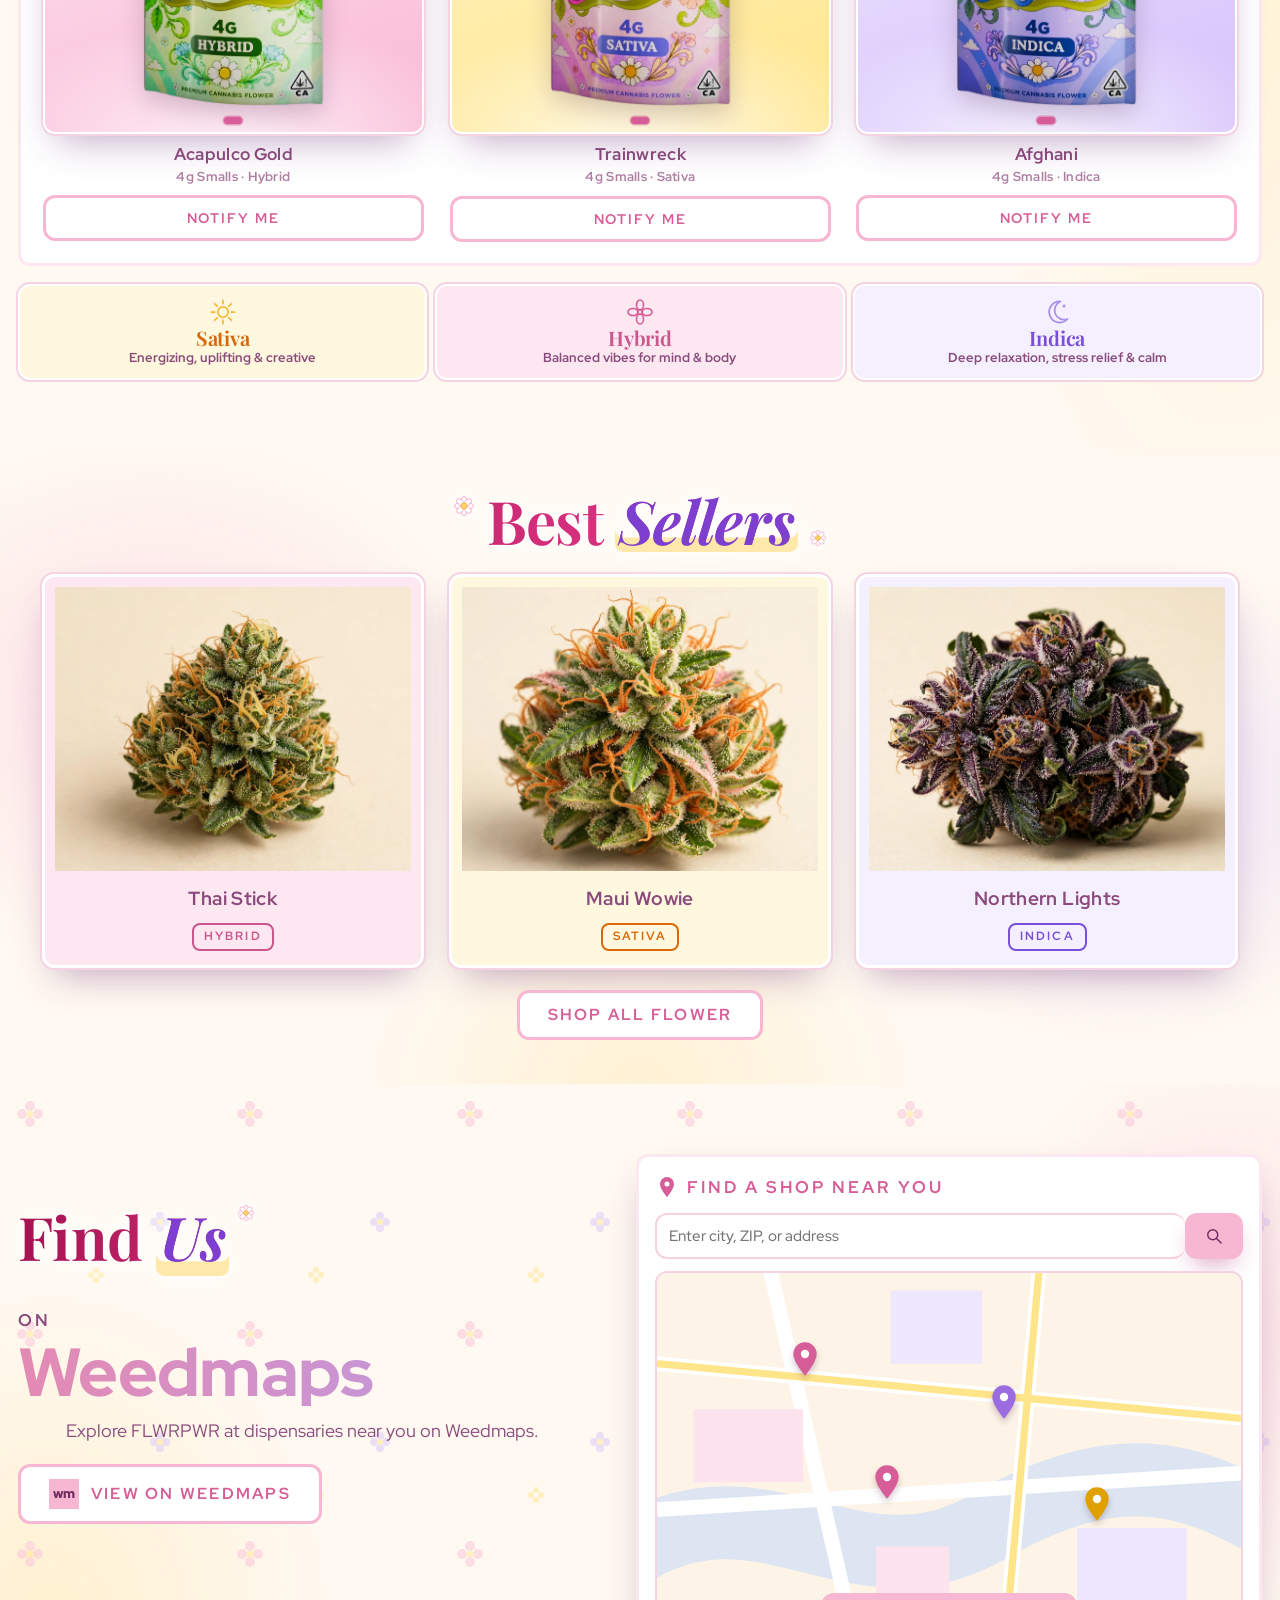
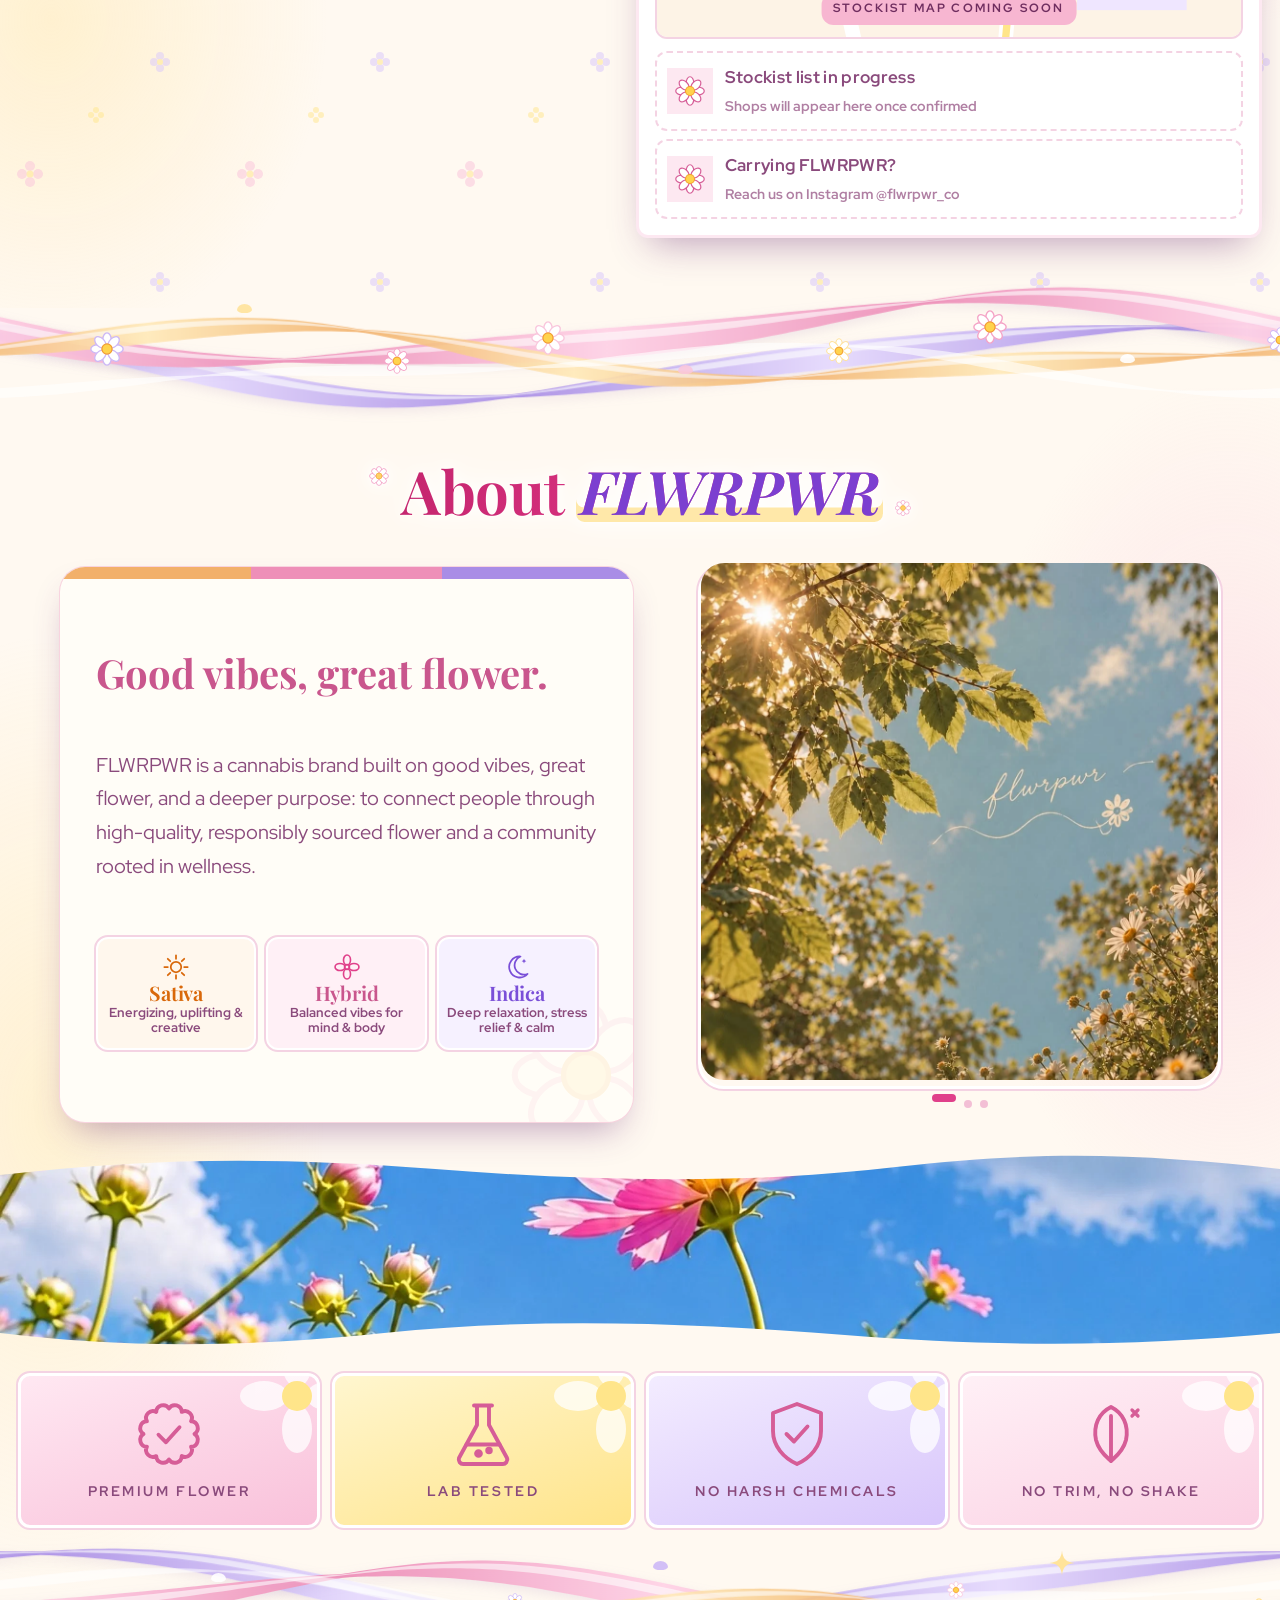
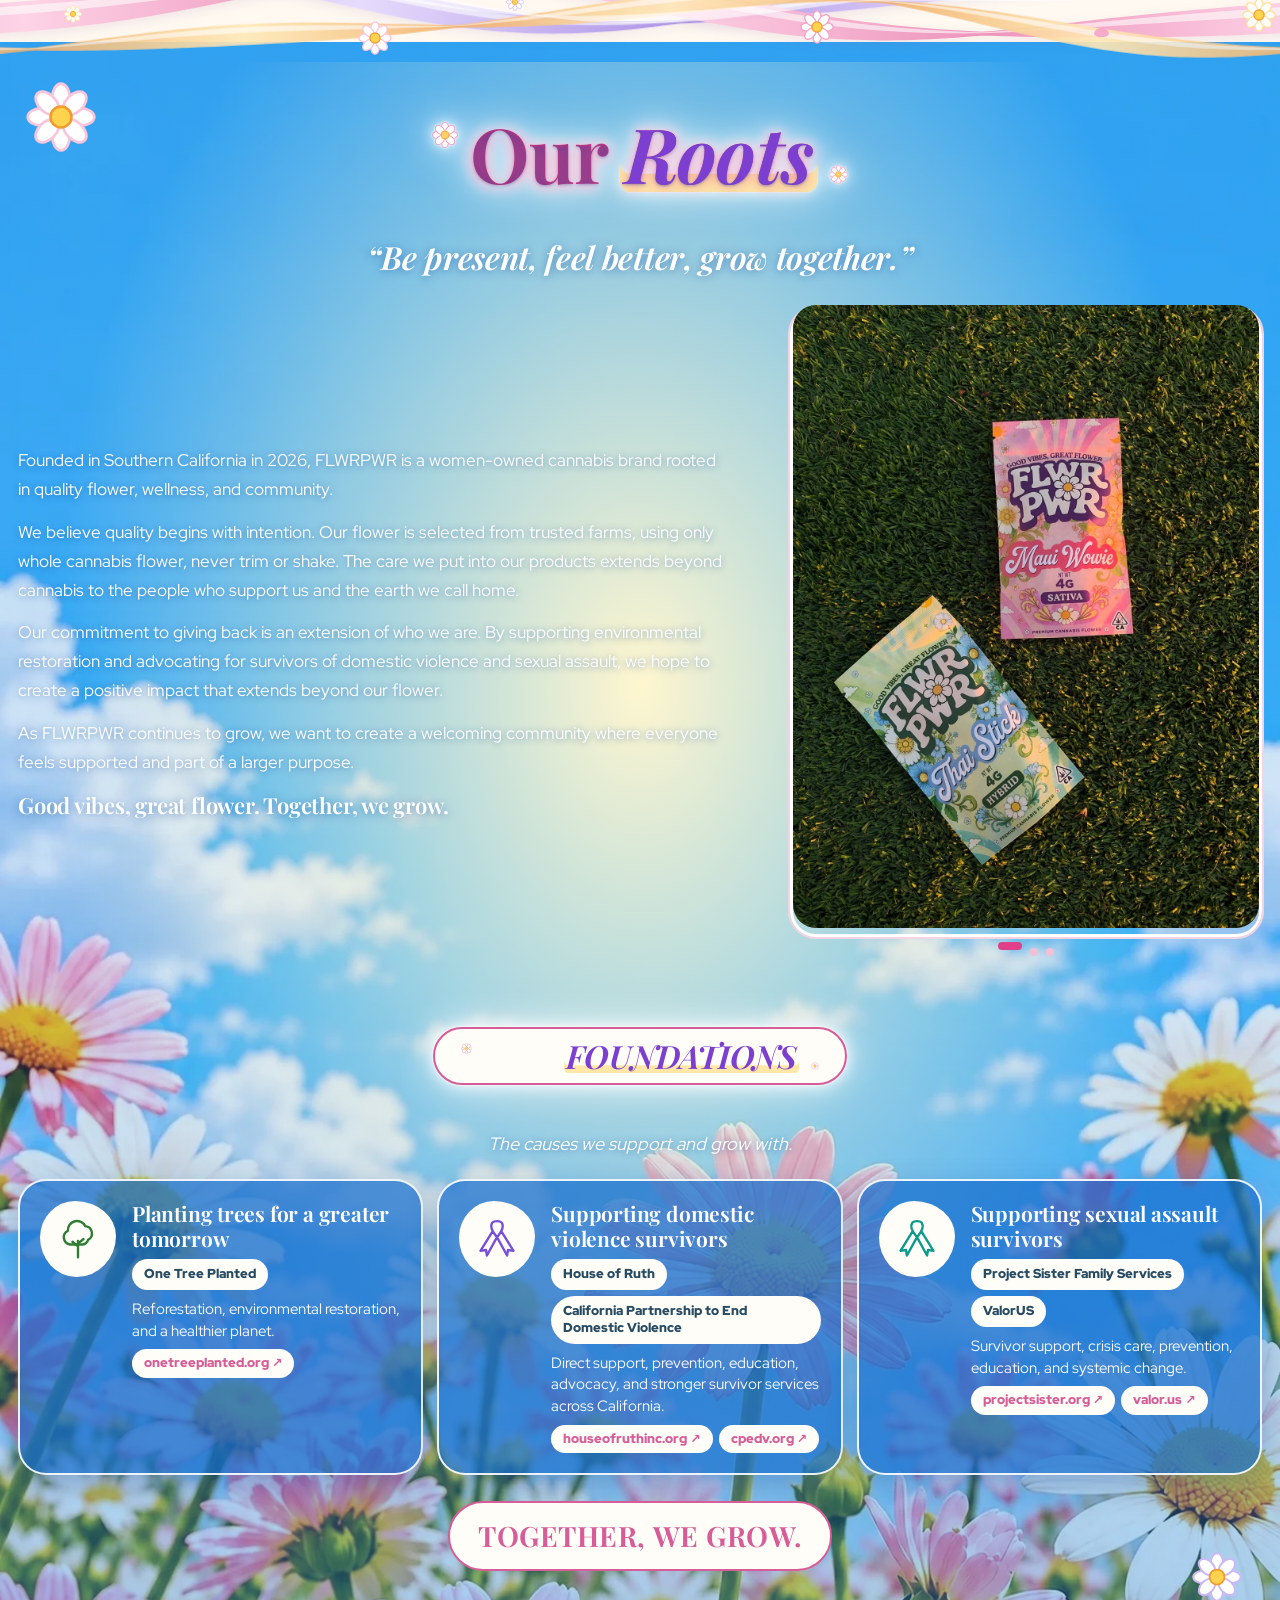
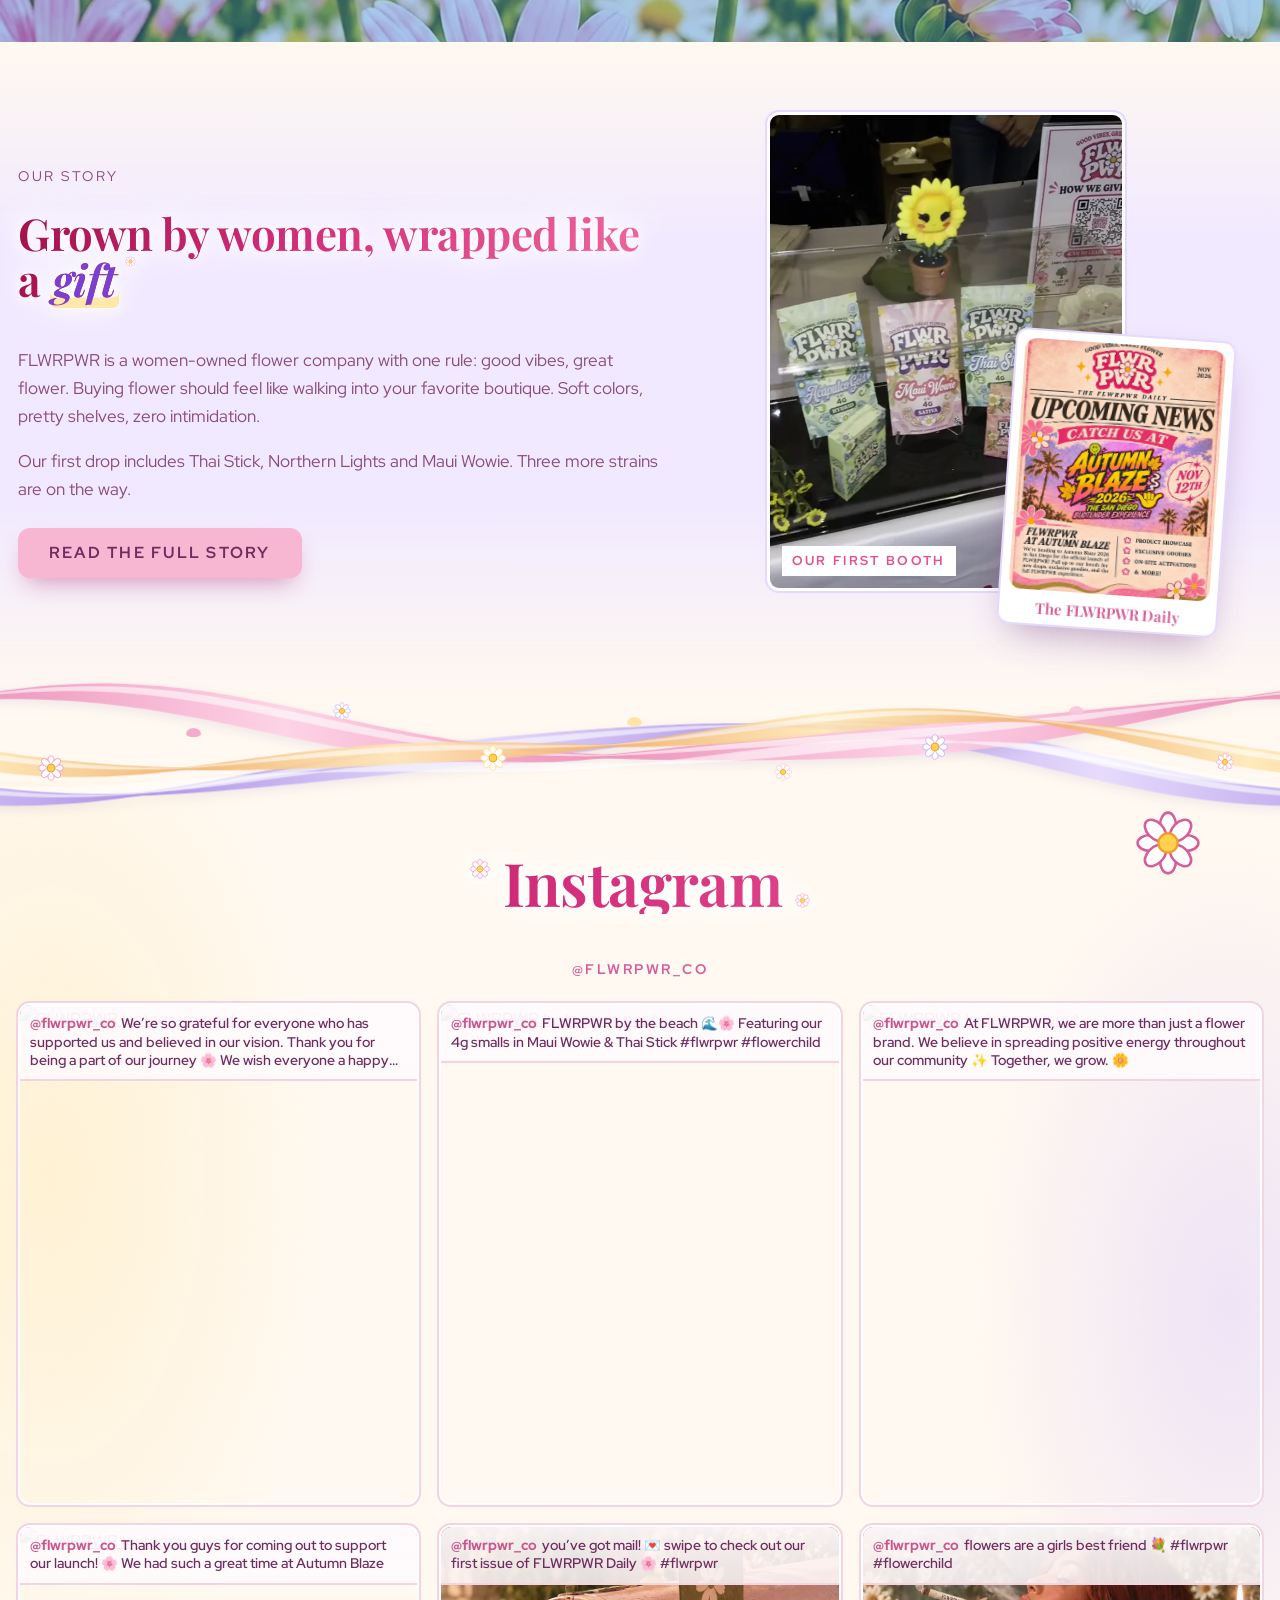
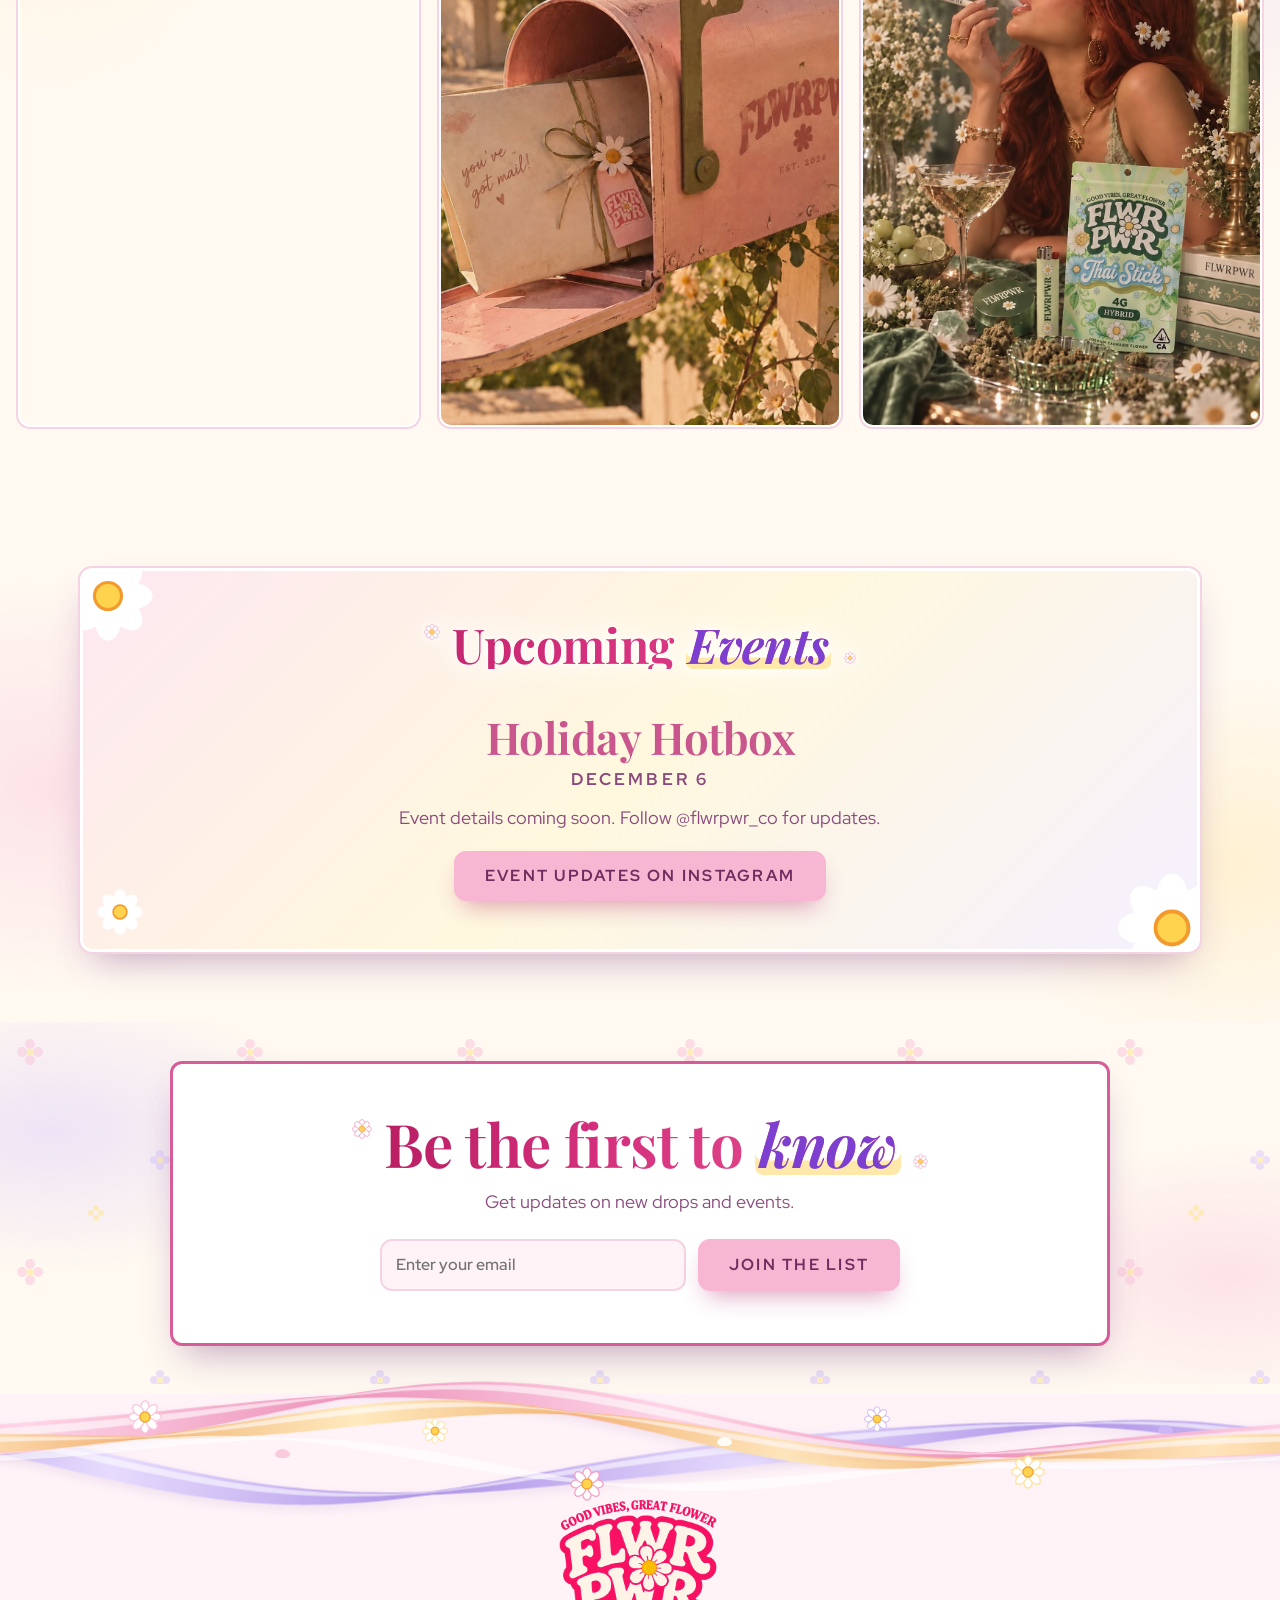
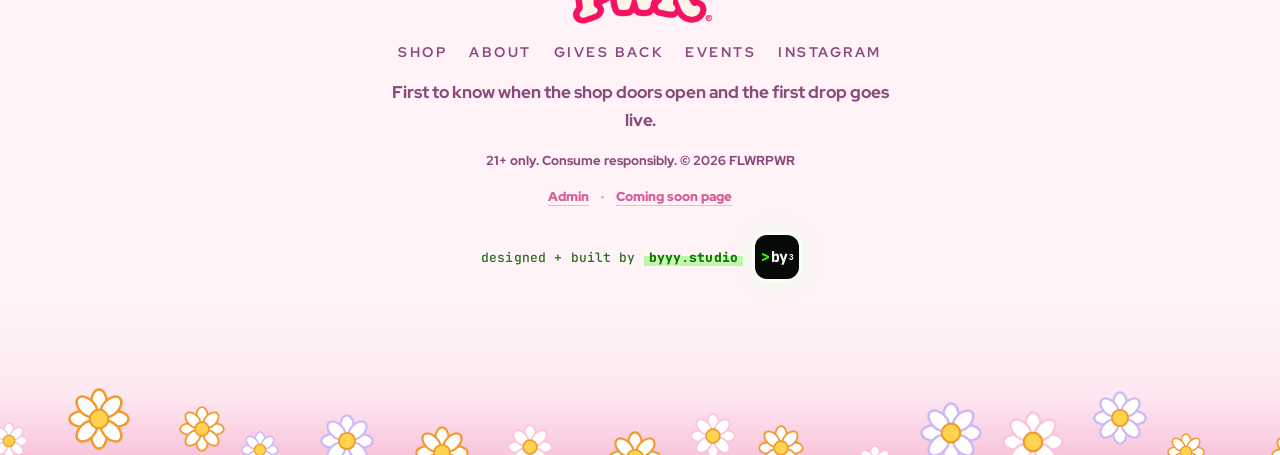
==== commit dfd98fd8: "Our Roots sky panel + Foundations cards per Cassandra mockup (Nov 27) - Mission heading back to Our " ====
--- a/index.html
+++ b/index.html
@@ -18,7 +18,7 @@
 <link rel="preload" href="fonts/playfair-regular.woff2" as="font" type="font/woff2" crossorigin>
 <link rel="preload" href="fonts/red-hat.woff2" as="font" type="font/woff2" crossorigin>
 <link rel="stylesheet" href="css/site.css?v=6">
-<link rel="stylesheet" href="css/soft-pastel.css?v=20">
+<link rel="stylesheet" href="css/soft-pastel.css?v=21">
 <style id="flwr-gate-css">
 
 @media (prefers-reduced-motion: reduce){
@@ -555,11 +555,11 @@
     <span class="sparkle on-wave right" aria-hidden="true"></span>
   </div>
 
-  <!-- MISSION (Cassandra, Nov 26: Our Roots text becomes Our Mission, then Gives Back + Foundations) -->
+  <!-- OUR ROOTS + FOUNDATIONS (Cassandra mockup, Nov 27: Our Roots heading, blue-sky panel, Foundations cards per mockup) -->
   <section class="block mission roots" id="mission">
     <span class="float-bloom fb1" aria-hidden="true"><svg><use href="#i-daisy"/></svg></span>
     <span class="float-bloom fb2" aria-hidden="true"><svg><use href="#i-daisy"/></svg></span>
-    <h2 class="title big" data-reveal><svg class="t-daisy"><use href="#i-daisy"/></svg>Our Mission<svg class="t-daisy"><use href="#i-daisy"/></svg></h2>
+    <h2 class="title big" data-reveal><svg class="t-daisy"><use href="#i-daisy"/></svg>Our Roots<svg class="t-daisy"><use href="#i-daisy"/></svg></h2>
     <p class="quote" data-reveal>“<span data-content="mission-quote">Be present, feel better, grow together.</span>”</p>
     <div class="roots-grid">
       <div class="roots-copy" data-reveal>
@@ -573,31 +573,38 @@
     </div>
 
     <div class="gives" id="gives-back">
-      <h2 class="title" data-reveal><svg class="t-daisy"><use href="#i-daisy"/></svg>FLWRPWR Gives Back<svg class="t-daisy"><use href="#i-daisy"/></svg></h2>
-      <p class="lede narrow" data-reveal data-content="gives-intro">A portion of our proceeds supports reforestation and organizations that serve and empower survivors.</p>
+      <h2 class="title" data-reveal><svg class="t-daisy"><use href="#i-daisy"/></svg>OUR FOUNDATIONS<svg class="t-daisy"><use href="#i-daisy"/></svg></h2>
+      <p class="lede narrow gives-sub" data-reveal data-content="gives-intro">The causes we support and grow with.</p>
       <div class="causes">
         <article class="cause" data-reveal>
-          <svg><use href="#i-tree"/></svg>
-          <h3>Tree planting</h3>
-          <p>Reforestation, environmental restoration, and a healthier planet.</p>
-          <a href="https://onetreeplanted.org" target="_blank" rel="noopener">One Tree Planted</a>
+          <span class="cause-ico ico-tree"><svg><use href="#i-tree"/></svg></span>
+          <div class="cause-body">
+            <h3>Planting trees for a greater tomorrow</h3>
+            <div class="orgs"><a class="org" href="https://onetreeplanted.org" target="_blank" rel="noopener">One Tree Planted</a></div>
+            <p>Reforestation, environmental restoration, and a healthier planet.</p>
+            <div class="sites"><a class="site" href="https://onetreeplanted.org" target="_blank" rel="noopener">onetreeplanted.org &#8599;</a></div>
+          </div>
         </article>
         <article class="cause" data-reveal>
-          <svg><use href="#i-ribbon"/></svg>
-          <h3>Supporting survivors</h3>
-          <p>Direct support, prevention, education, and advocacy for survivors of domestic violence and sexual assault.</p>
-          <a href="https://houseofruthinc.org" target="_blank" rel="noopener">House of Ruth</a>
-          <a href="https://cpedv.org" target="_blank" rel="noopener">California Partnership to End Domestic Violence</a>
-          <a href="https://projectsister.org" target="_blank" rel="noopener">Project Sister Family Services</a>
-          <a href="https://valor.us" target="_blank" rel="noopener">ValorUS</a>
+          <span class="cause-ico ico-dv"><svg><use href="#i-ribbon"/></svg></span>
+          <div class="cause-body">
+            <h3>Supporting domestic violence survivors</h3>
+            <div class="orgs"><a class="org" href="https://houseofruthinc.org" target="_blank" rel="noopener">House of Ruth</a><a class="org" href="https://cpedv.org" target="_blank" rel="noopener">California Partnership to End Domestic Violence</a></div>
+            <p>Direct support, prevention, education, advocacy, and stronger survivor services across California.</p>
+            <div class="sites"><a class="site" href="https://houseofruthinc.org" target="_blank" rel="noopener">houseofruthinc.org &#8599;</a><a class="site" href="https://cpedv.org" target="_blank" rel="noopener">cpedv.org &#8599;</a></div>
+          </div>
         </article>
         <article class="cause" data-reveal>
-          <svg><use href="#i-people"/></svg>
-          <h3>Community programs</h3>
-          <p>A welcoming community where everyone feels supported and part of a larger purpose.</p>
-          <a href="#events">See events</a>
+          <span class="cause-ico ico-sa"><svg><use href="#i-ribbon"/></svg></span>
+          <div class="cause-body">
+            <h3>Supporting sexual assault survivors</h3>
+            <div class="orgs"><a class="org" href="https://projectsister.org" target="_blank" rel="noopener">Project Sister Family Services</a><a class="org" href="https://valor.us" target="_blank" rel="noopener">ValorUS</a></div>
+            <p>Survivor support, crisis care, prevention, education, and systemic change.</p>
+            <div class="sites"><a class="site" href="https://projectsister.org" target="_blank" rel="noopener">projectsister.org &#8599;</a><a class="site" href="https://valor.us" target="_blank" rel="noopener">valor.us &#8599;</a></div>
+          </div>
         </article>
       </div>
+      <p class="grow-pill" data-reveal>TOGETHER, WE GROW.</p>
     </div>
   </section>
 
--- a/css/soft-pastel.css
+++ b/css/soft-pastel.css
@@ -573,3 +573,61 @@
   .best::before{top:-32px;bottom:-32px}
   main section.block:not(.story):not(.best)::after{top:-32px;bottom:-32px}
 }
+
+/* ---------- 29. Our Roots sky + Foundations cards (Cassandra mockup, Nov 27) ---------- */
+/* The mission/roots section becomes a blue-sky panel like the client mockup:
+   full-bleed sky photo on the section wash, white text, blue cause cards. */
+main section.block.mission.roots::after{
+  background:
+    linear-gradient(rgba(43,140,220,.42),rgba(43,140,220,.18) 55%,rgba(43,140,220,.42)),
+    url("../img/blue-sky-hero.webp") center 30%/cover no-repeat;
+  animation:none;
+}
+.mission.roots .gives::before{display:none}
+.mission.roots{color:#fff}
+.mission.roots .title{color:#fffdf7;text-shadow:0 2px 14px rgba(224,64,138,.6),0 1px 3px rgba(20,80,160,.5)}
+.mission.roots .quote{color:#fff;text-shadow:0 1px 8px rgba(20,80,160,.55)}
+.mission.roots .roots-copy p{color:#fff;text-shadow:0 1px 6px rgba(20,80,160,.5)}
+.mission.roots .roots-copy .sign{color:#fff;text-shadow:0 1px 8px rgba(20,80,160,.55)}
+.mission.roots .gives .title{
+  display:inline-flex;background:#fffdf7;color:var(--pink);
+  border:2px solid var(--pink);border-radius:999px;padding:10px 26px;
+  text-shadow:none;font-size:clamp(22px,5.4vw,32px);white-space:nowrap;
+}
+.mission.roots .gives .lede{color:#fff;font-style:italic;text-shadow:0 1px 6px rgba(20,80,160,.5)}
+.mission.roots .cause{
+  display:grid;grid-template-columns:76px 1fr;gap:16px;align-items:start;
+  background:rgba(23,110,205,.72);border:2px solid rgba(255,255,255,.9);
+  border-radius:28px;color:#fff;padding:20px;
+  box-shadow:0 10px 30px rgba(10,60,140,.28);
+}
+.mission.roots .cause:hover{transform:translateY(-4px);box-shadow:0 14px 34px rgba(10,60,140,.38)}
+.mission.roots .cause-ico{
+  width:76px;height:76px;flex:none;display:flex;align-items:center;justify-content:center;
+  background:#fffdf7;border-radius:46% 54% 52% 48%/48% 46% 54% 52%;
+}
+.mission.roots .cause-ico svg{width:44px;height:44px}
+.mission.roots .cause-ico.ico-tree{color:#2e7d32}
+.mission.roots .cause-ico.ico-dv{color:#7a4fd8}
+.mission.roots .cause-ico.ico-sa{color:#0e9a8b}
+.mission.roots .cause-body{display:flex;flex-direction:column;gap:8px;align-items:flex-start;min-width:0}
+.mission.roots .cause-body>*{margin:0}
+.mission.roots .cause h3{color:#fff;font-size:21px;line-height:1.2}
+.mission.roots .cause p{color:rgba(255,255,255,.96);font-size:14.5px;line-height:1.5}
+.mission.roots .cause .orgs,.mission.roots .cause .sites{display:flex;flex-wrap:wrap;gap:6px}
+.mission.roots .cause .org{
+  display:inline-flex;align-items:center;background:#fffdf7;color:#274b63;
+  font-weight:900;font-size:13px;line-height:1.3;padding:7px 12px;border-radius:999px;
+  text-decoration:none;border:0;
+}
+.mission.roots .cause .site{
+  display:inline-flex;align-items:center;background:#fffdf7;color:var(--pink);
+  font-weight:900;font-size:12.5px;line-height:1.3;padding:6px 12px;border-radius:999px;
+  text-decoration:none;border:0;
+}
+.mission.roots .grow-pill{
+  display:inline-block;margin:26px auto 0;background:#fffdf7;color:var(--pink);
+  font-family:var(--display);font-weight:650;font-size:clamp(20px,4.6vw,28px);
+  letter-spacing:.02em;padding:10px 28px;border:2px solid var(--pink);border-radius:999px;
+}
+@media (max-width:899px){.mission.roots .roots-copy{text-align:center}}
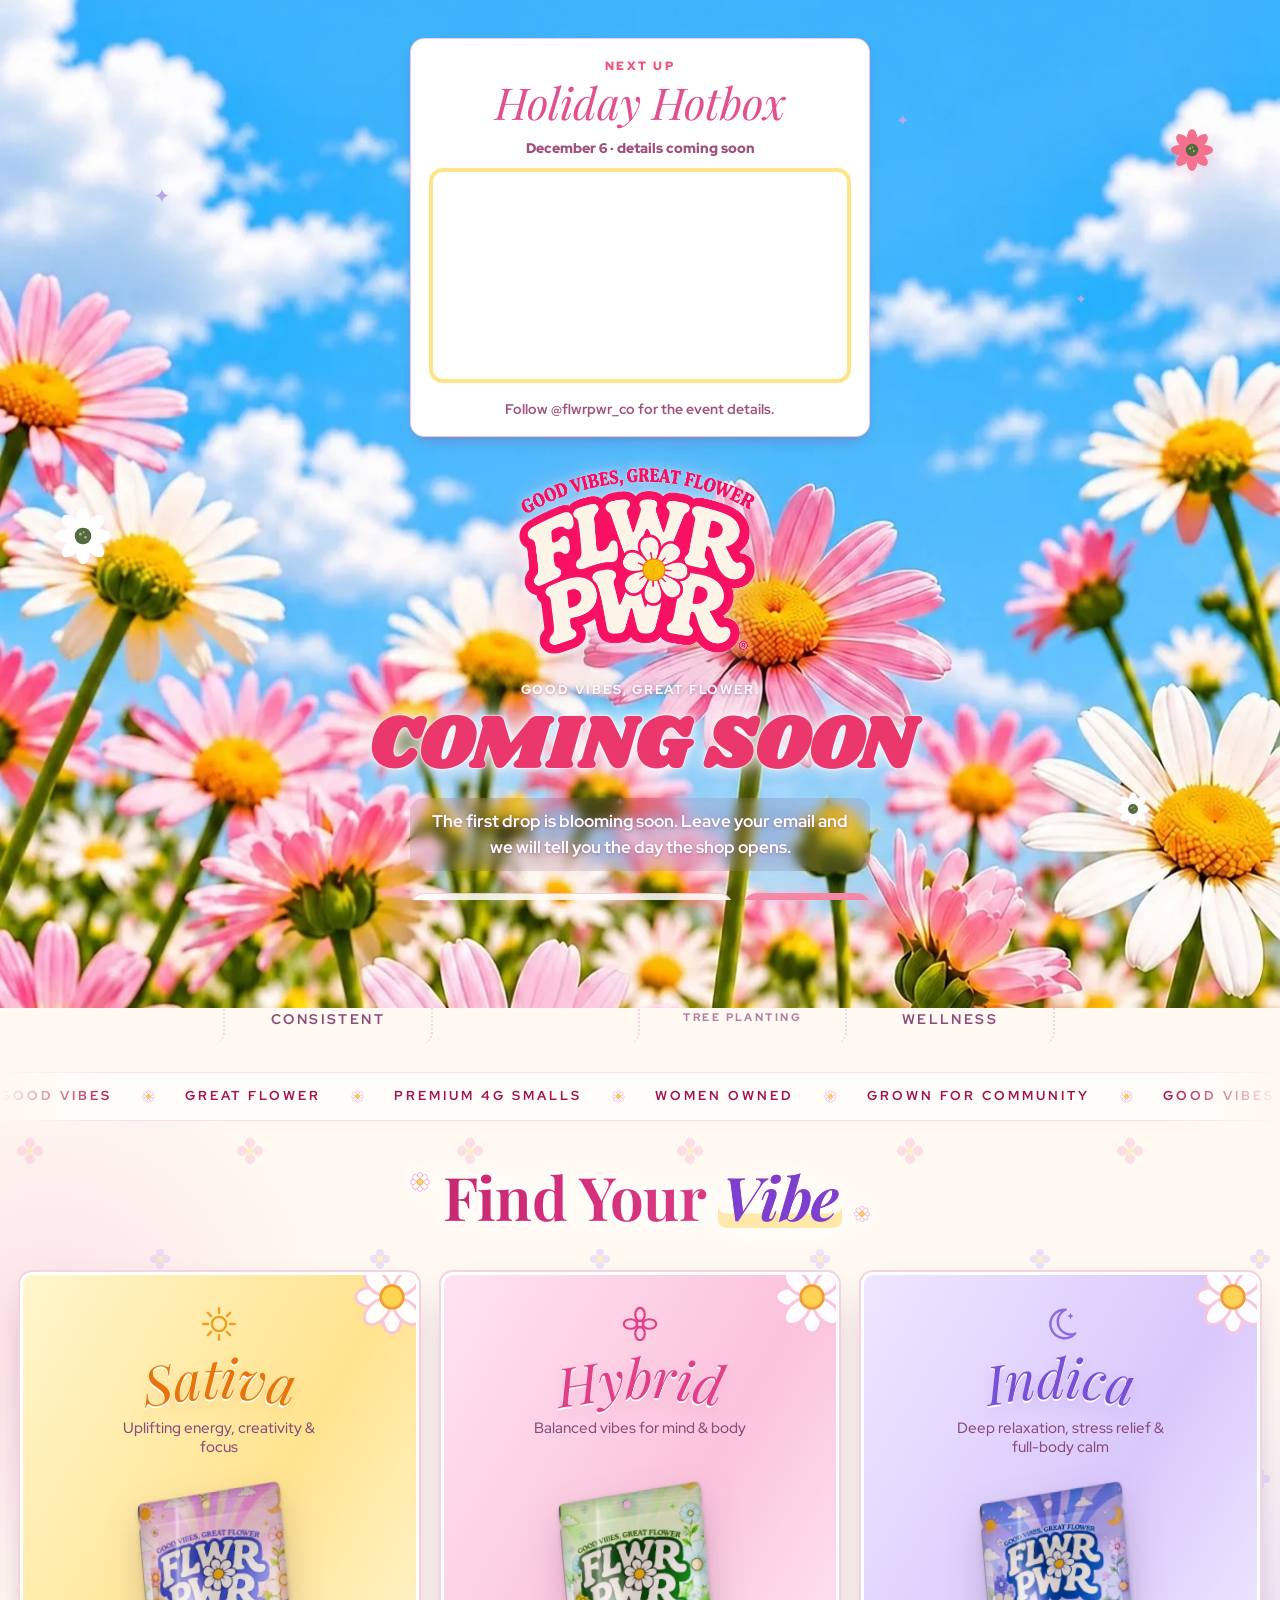
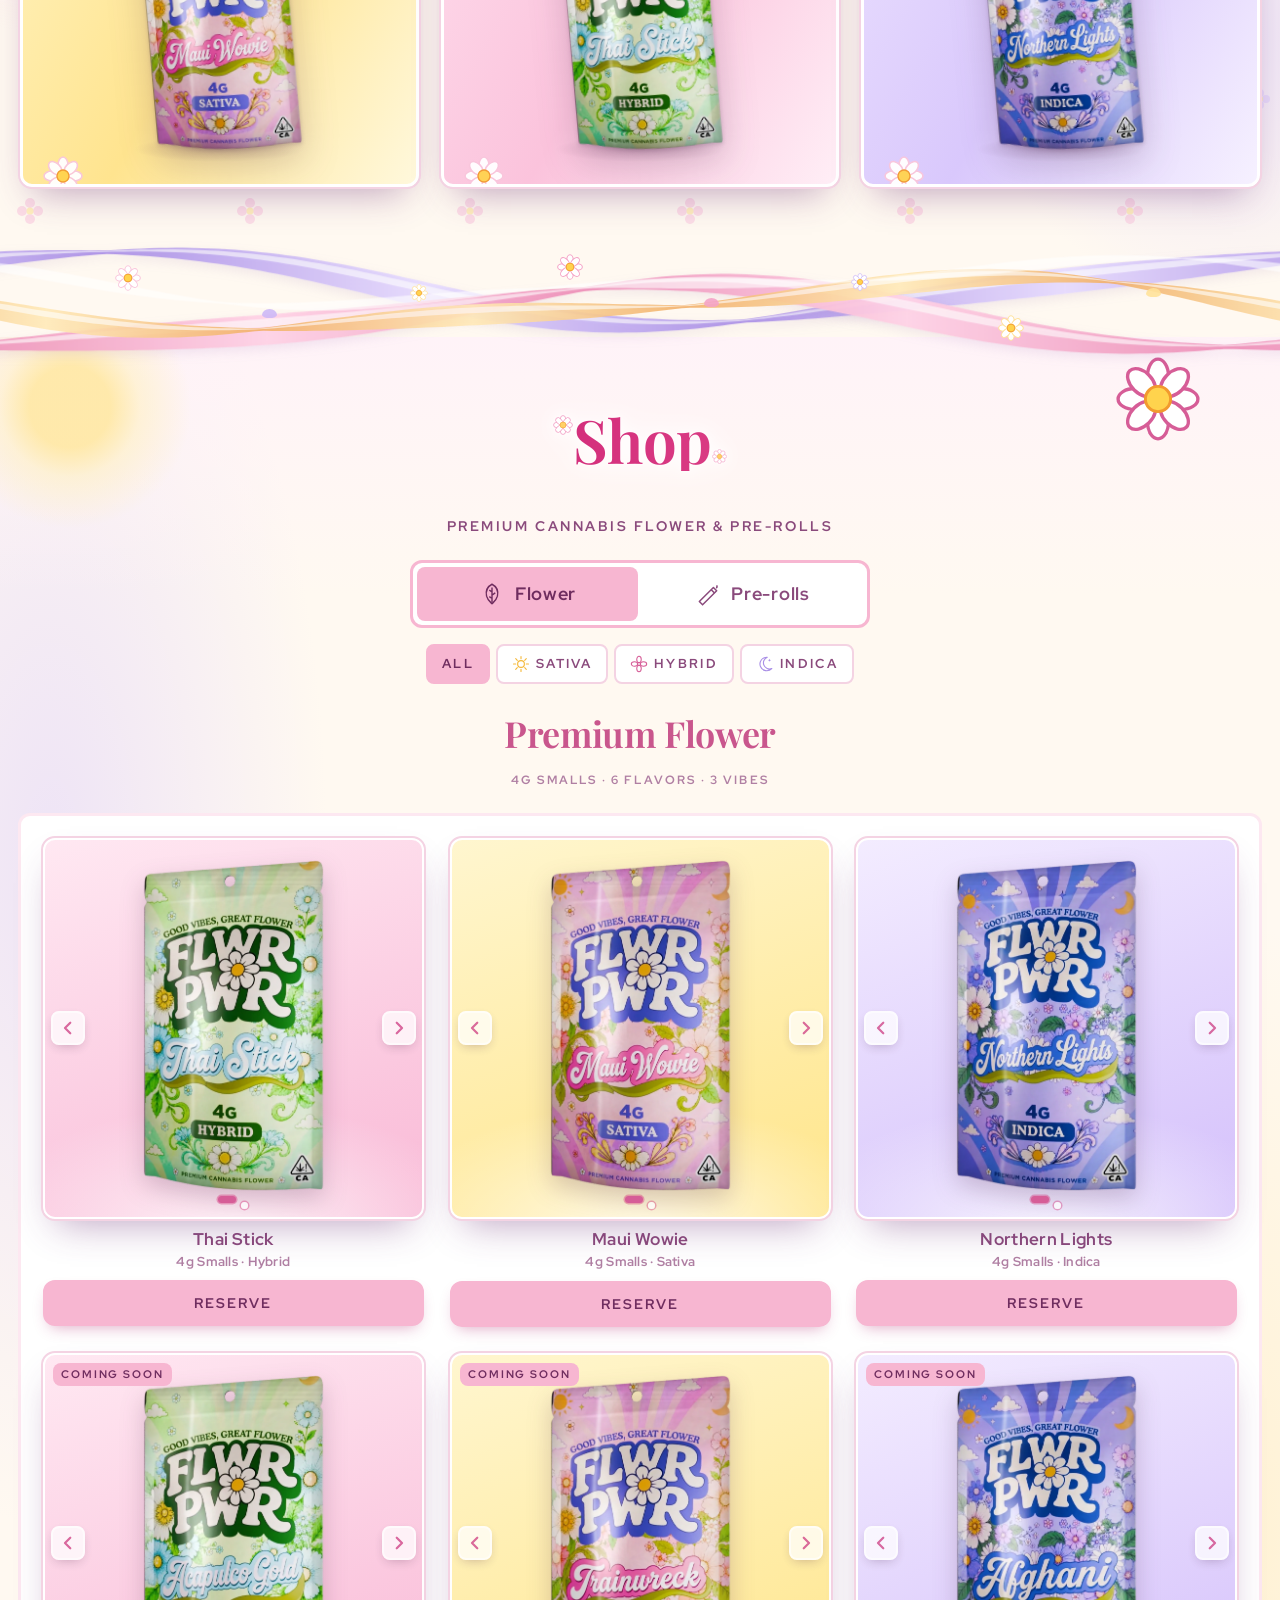
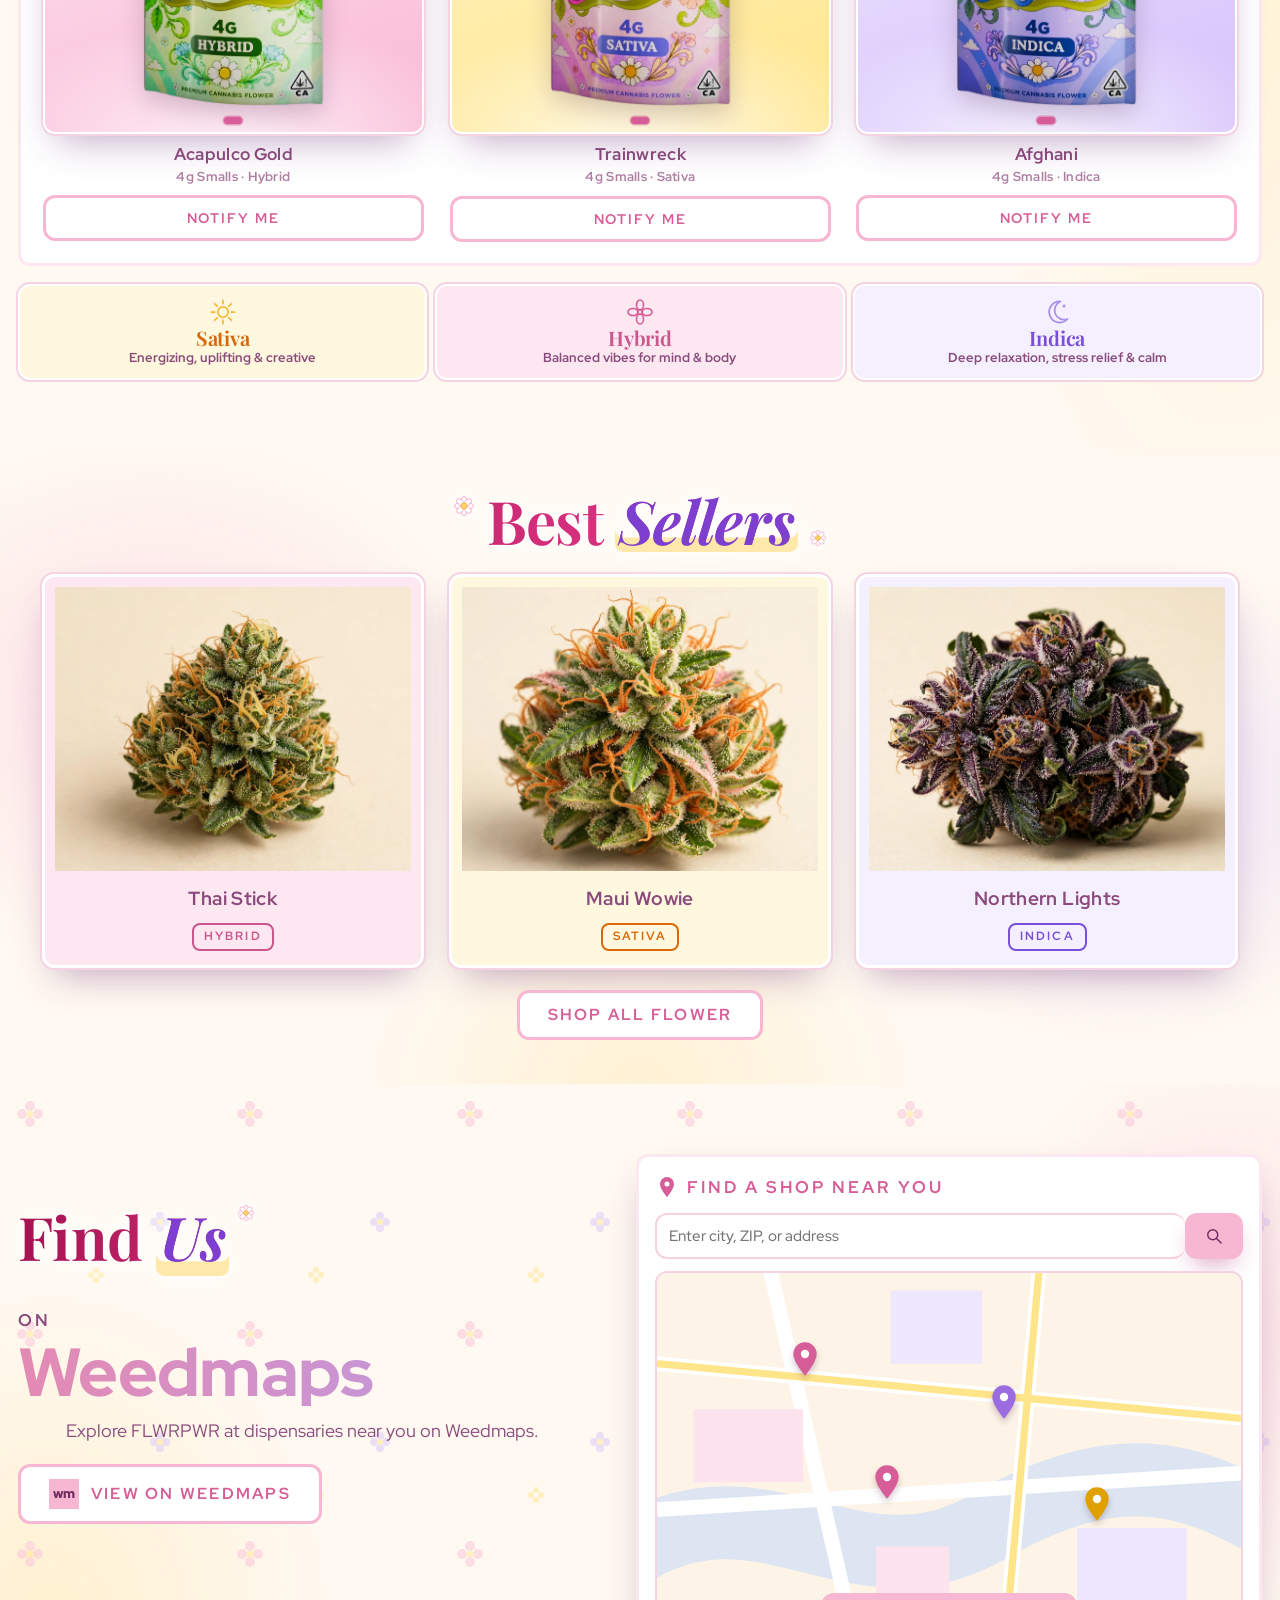
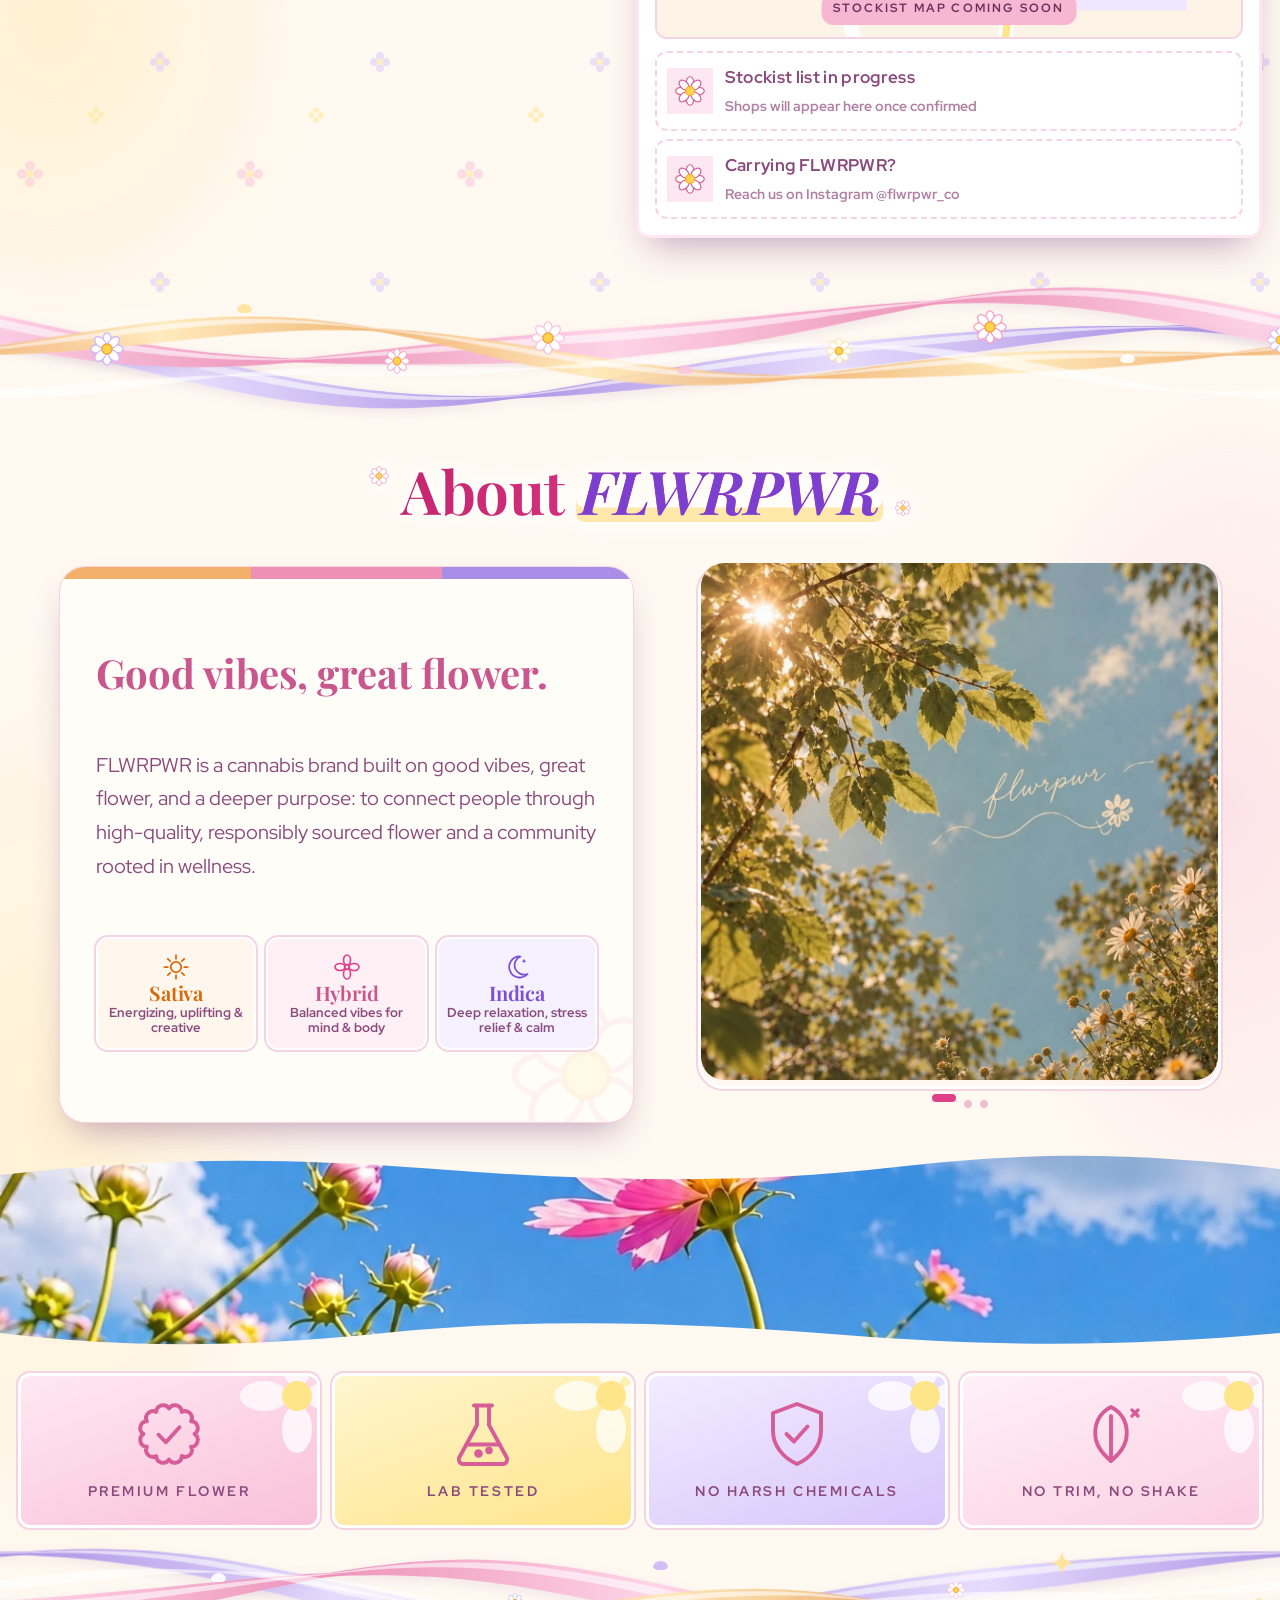
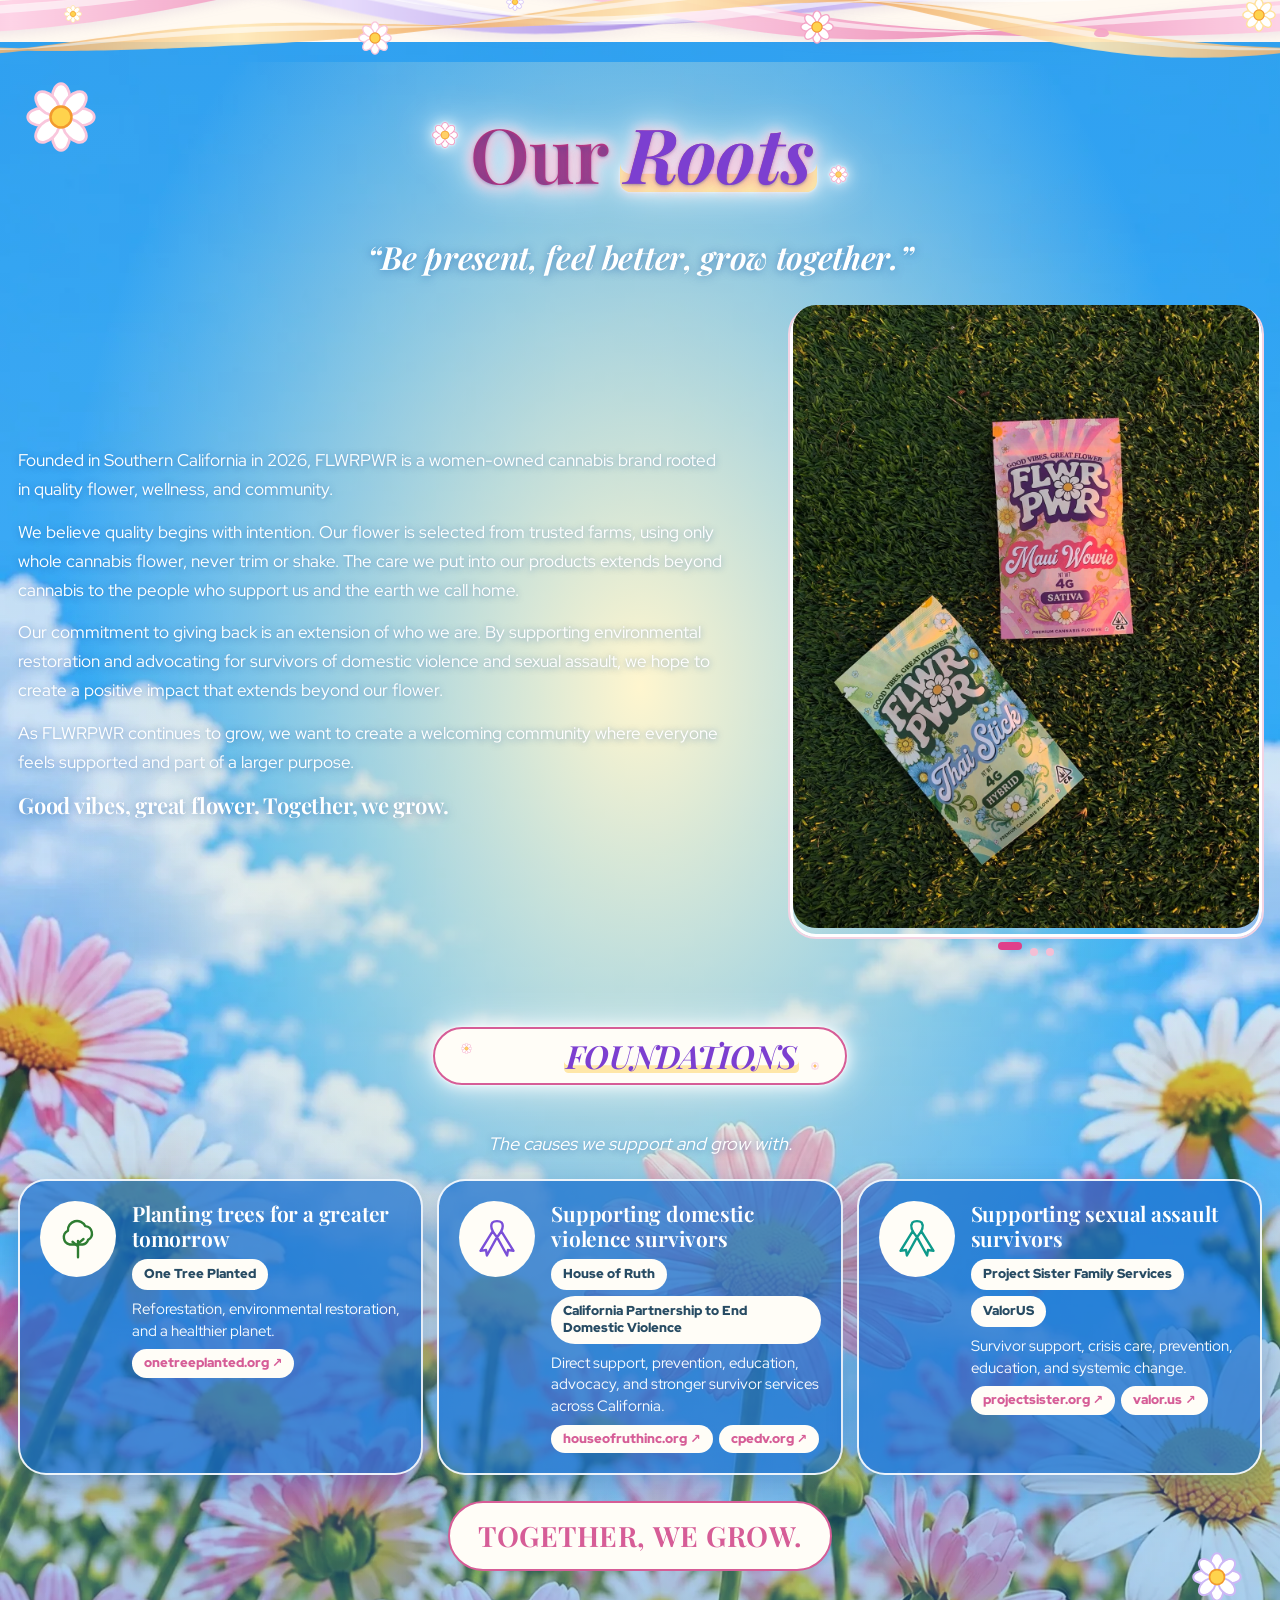
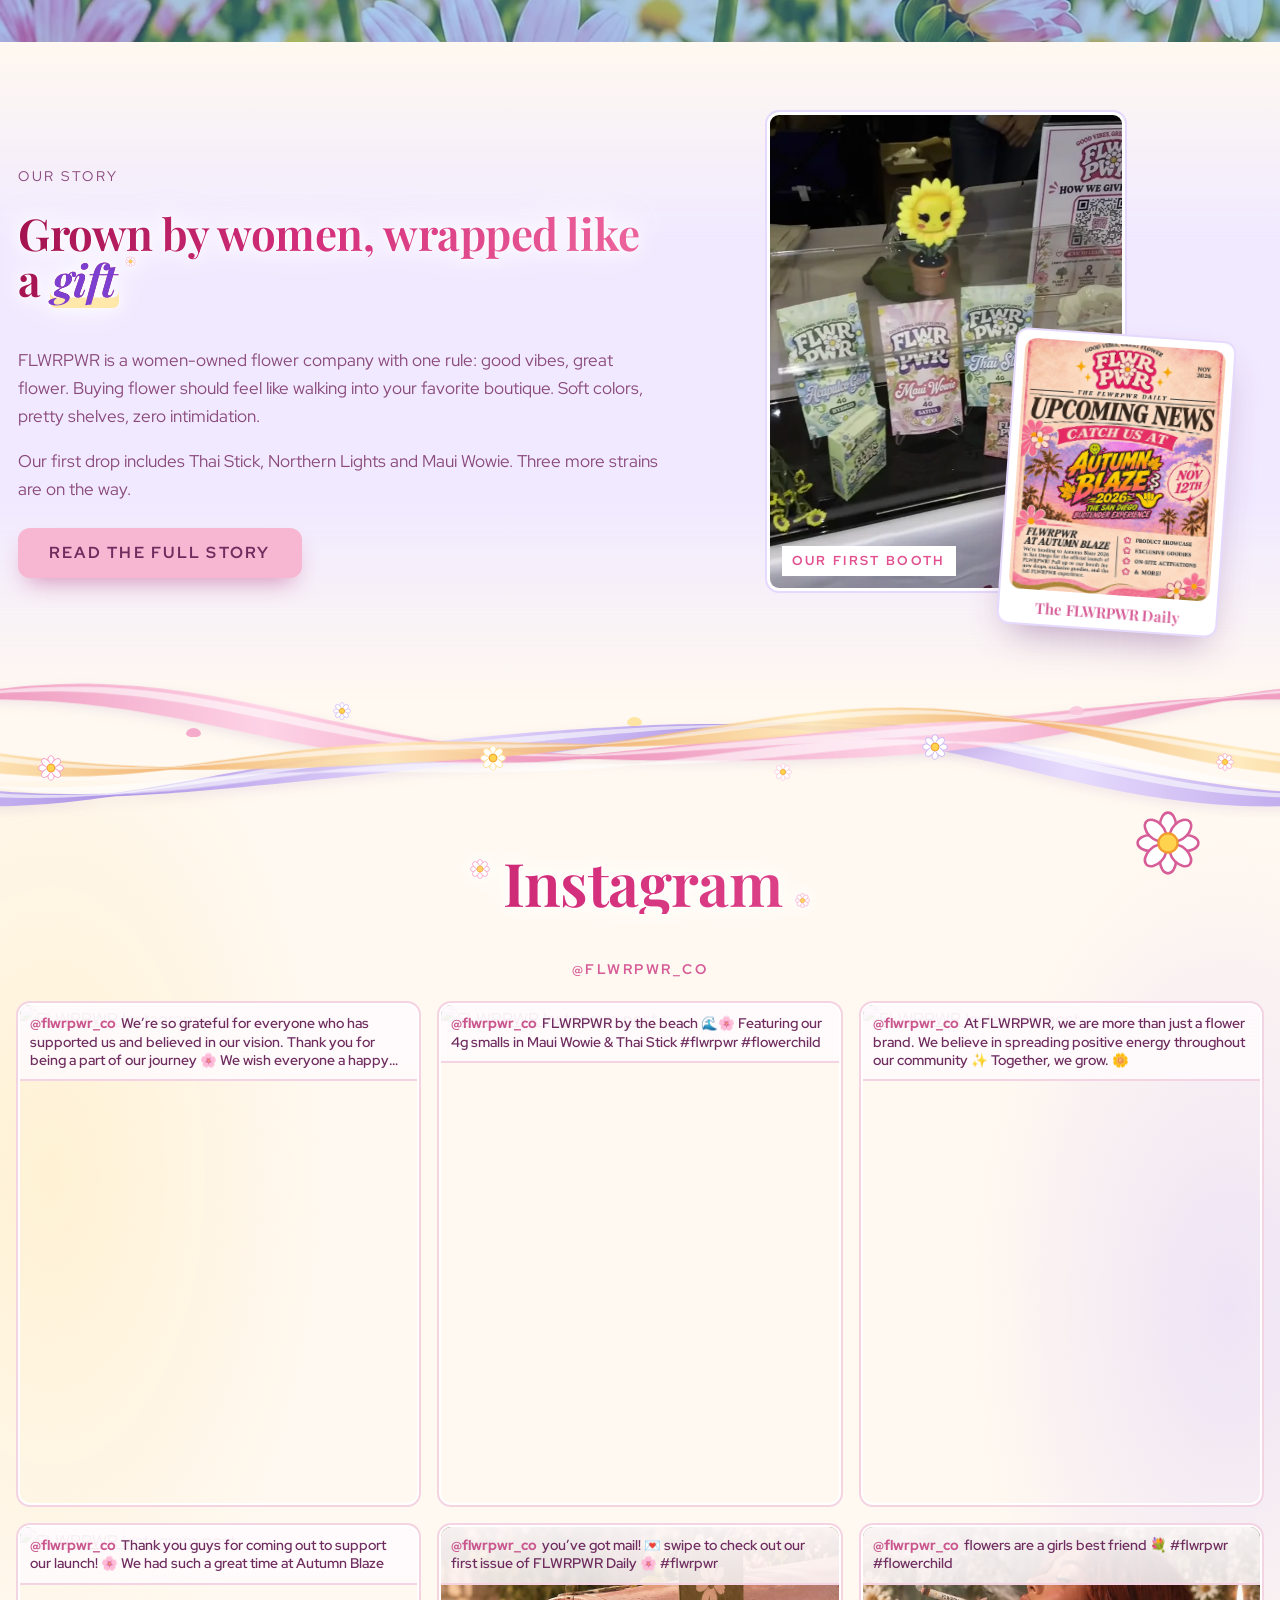
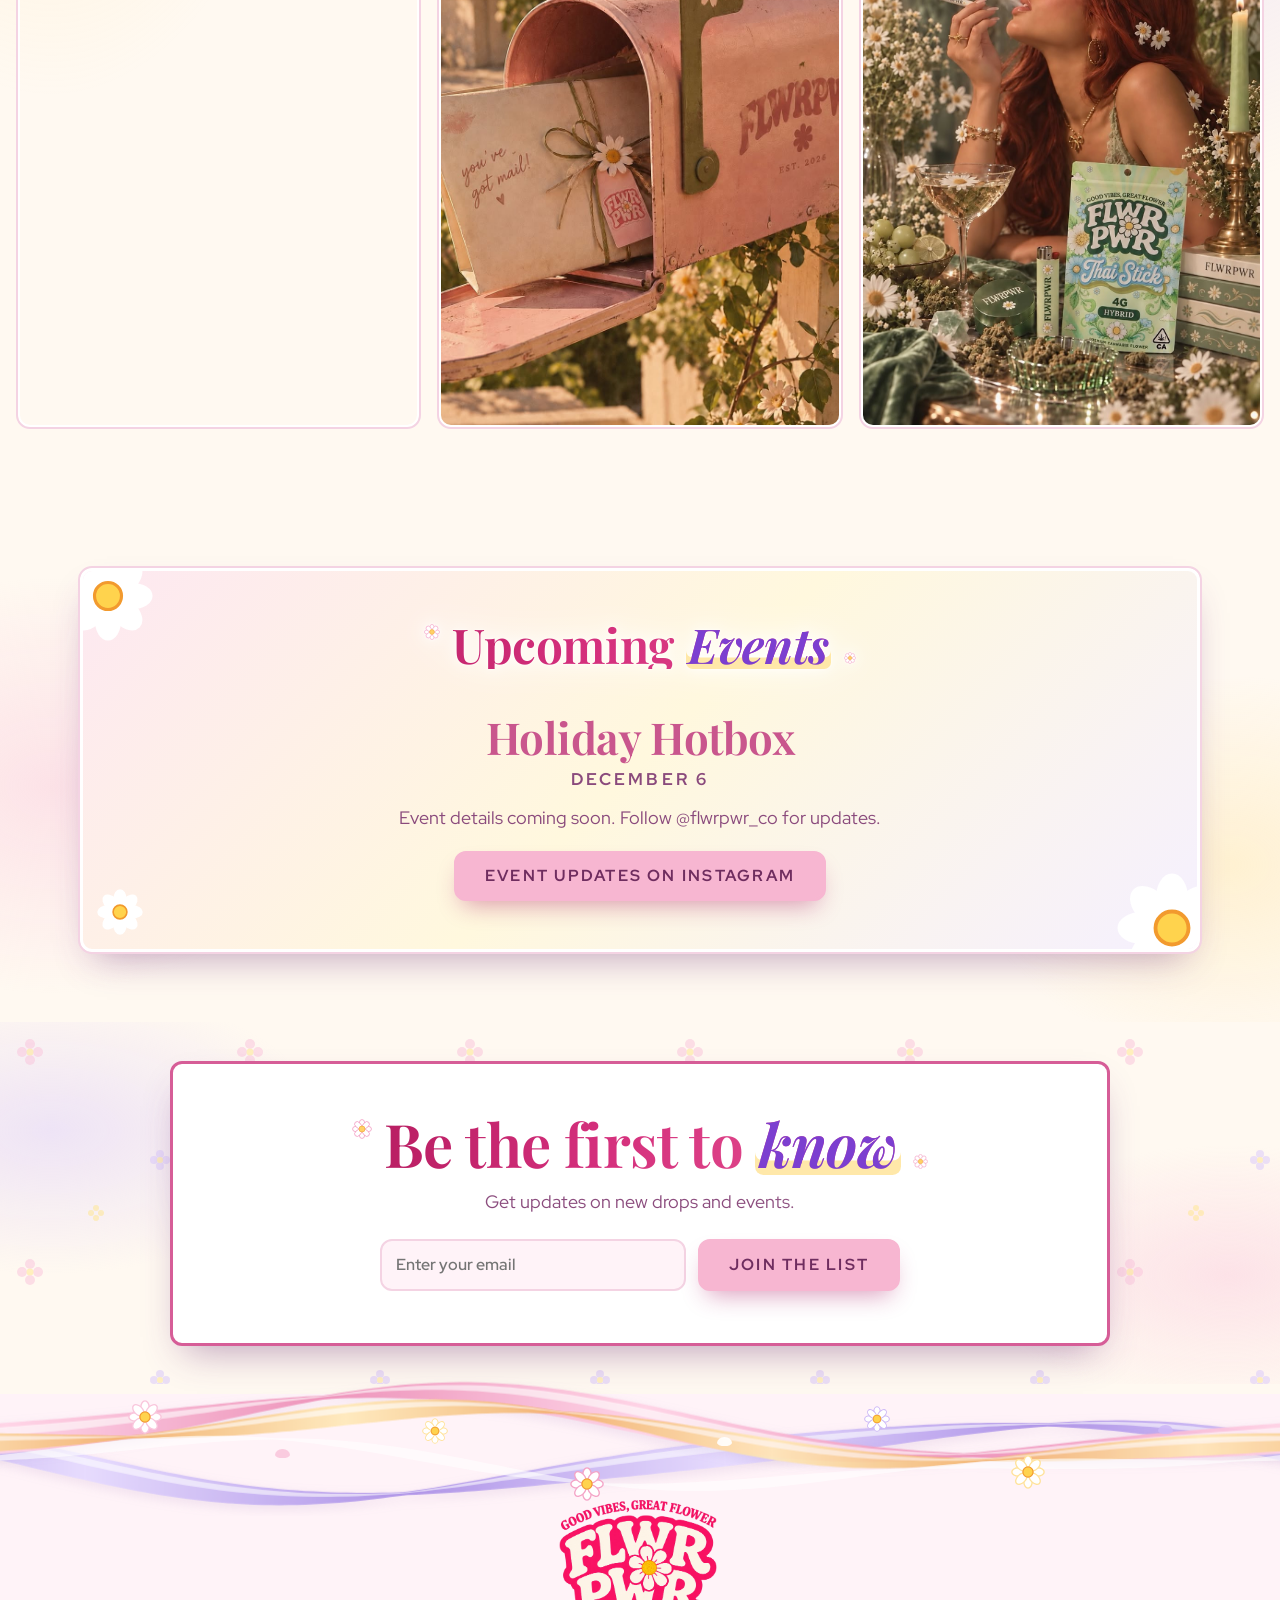
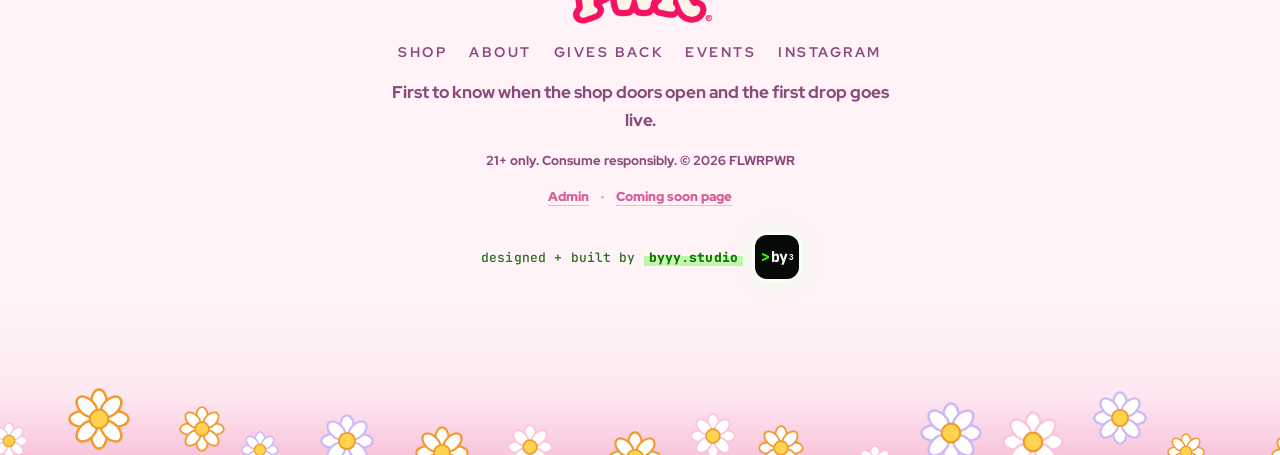
==== commit b2569157: "Fix light-mode brown + gate scroll (Nov 27) - Light mode pastel guarantee: .promise and .vibe explic" ====
--- a/index.html
+++ b/index.html
@@ -17,7 +17,7 @@
 <meta name="description" content="FLWRPWR premium 4g smalls. Good vibes, great flower. Women owned, Southern California.">
 <link rel="preload" href="fonts/playfair-regular.woff2" as="font" type="font/woff2" crossorigin>
 <link rel="preload" href="fonts/red-hat.woff2" as="font" type="font/woff2" crossorigin>
-<link rel="stylesheet" href="css/site.css?v=6">
+<link rel="stylesheet" href="css/site.css?v=7">
 <link rel="stylesheet" href="css/soft-pastel.css?v=21">
 <style id="flwr-gate-css">
 
@@ -64,7 +64,7 @@
 #joinForm .flwr-soon-extra{ flex:1 1 100%; width:100%; }
 
 /* ---------- coming soon (replaces the old gate, Nov 10) ---------- */
-      .flwr-soon{ position:fixed; inset:0; z-index:99999; overflow-y:auto; overflow-x:hidden; -webkit-overflow-scrolling:touch; background:#fff4f9; }
+      .flwr-soon{ position:fixed; inset:0; z-index:99999; overflow-y:auto; overflow-x:hidden; -webkit-overflow-scrolling:touch; touch-action:pan-y; overscroll-behavior:contain; background:#fff4f9; }
 
 .flwr-soon-bg{ position:fixed; inset:-12% 0; z-index:0; pointer-events:none; background:url("img/blue-sky-hero.webp") center 75%/cover no-repeat; animation:flwrSoonDrift 26s ease-in-out infinite alternate; }
 
@@ -83,7 +83,10 @@
 
 .flwr-soon-front svg:nth-child(2){ animation-direction:reverse; }
 
-.flwr-soon-inner{ position:relative; z-index:3; min-height:100%; display:flex; flex-direction:column; align-items:center; justify-content:center; text-align:center; padding:38px 20px 28px; box-sizing:border-box; }
+.flwr-soon-inner{ position:relative; z-index:3; min-height:100%; display:flex; flex-direction:column; align-items:center; justify-content:flex-start; text-align:center; padding:38px 20px 28px; box-sizing:border-box; }
+/* Gate scroll fix (Nov 27): auto margins center the group when it fits and collapse to 0 when it overflows, so the top is reachable by scrolling (justify-content:center clips overflowing content). */
+.flwr-soon-inner > .flwr-soon-media{ margin-top:auto; }
+.flwr-soon-inner > .flwr-soon-admin{ margin-bottom:auto; }
 
 .flwr-soon-logo{ width:min(300px, 100%); height:auto; display:block; filter:drop-shadow(0 10px 28px rgba(236,47,127,.22)); animation:logoIn .9s cubic-bezier(.22,.9,.3,1) both, flwrSoonBreathe 8s ease-in-out 1s infinite; }
 
--- a/css/site.css
+++ b/css/site.css
@@ -623,6 +623,9 @@
 :root[data-theme="light"] .t-sativa svg{color:#f5b93a}
 :root[data-theme="light"] .tag.sativa{color:#e6a52a}
 :root[data-theme="light"] .ticker{background:#f79cc3;border-color:#f7b8d4}
+/* Light mode is pastel cream everywhere — no brown/olive (Nov 27) */
+:root[data-theme="light"] .promise,
+:root[data-theme="light"] .vibe{background:var(--cream)}
 :root[data-theme="light"] .ticker-track svg{color:#fff}
 :root[data-theme="light"] .menu-btn span{background:#e2508f}
 :root[data-theme="light"] .drawer{background:rgba(247,156,195,.35)}
